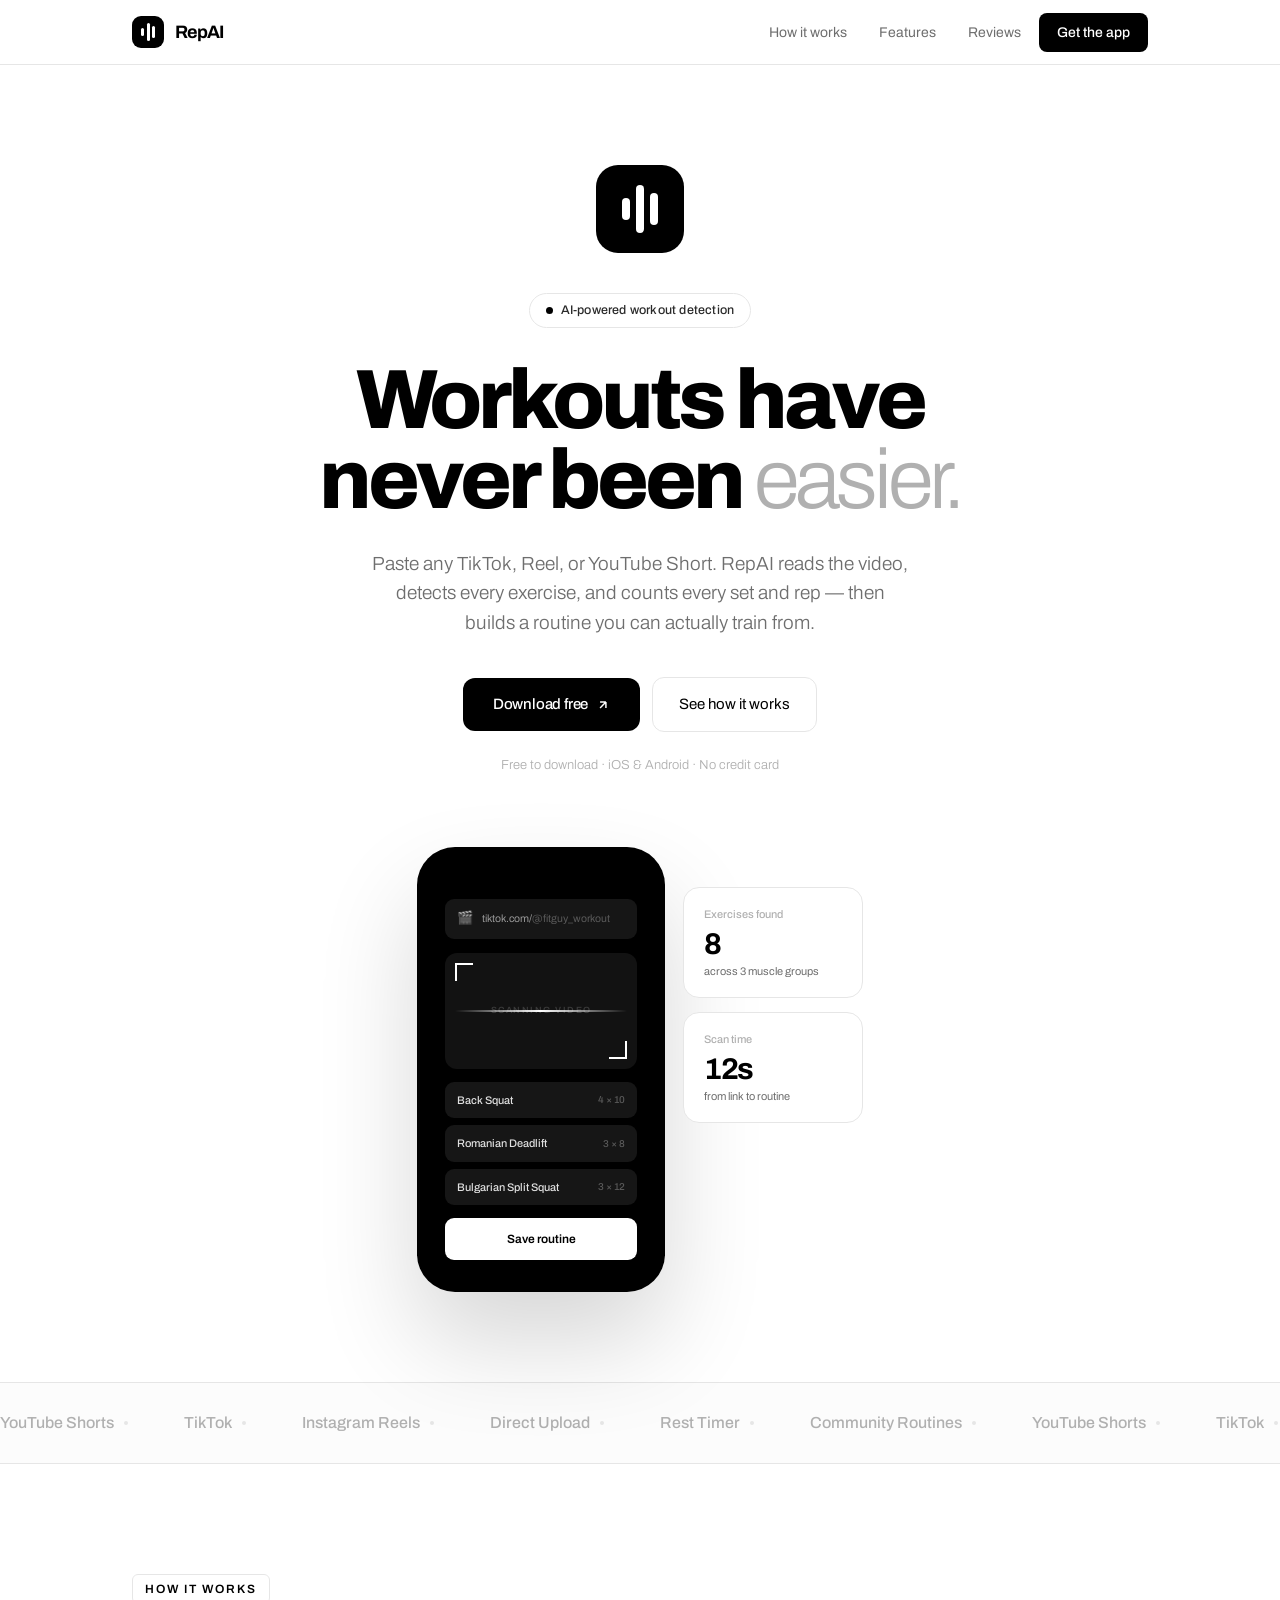
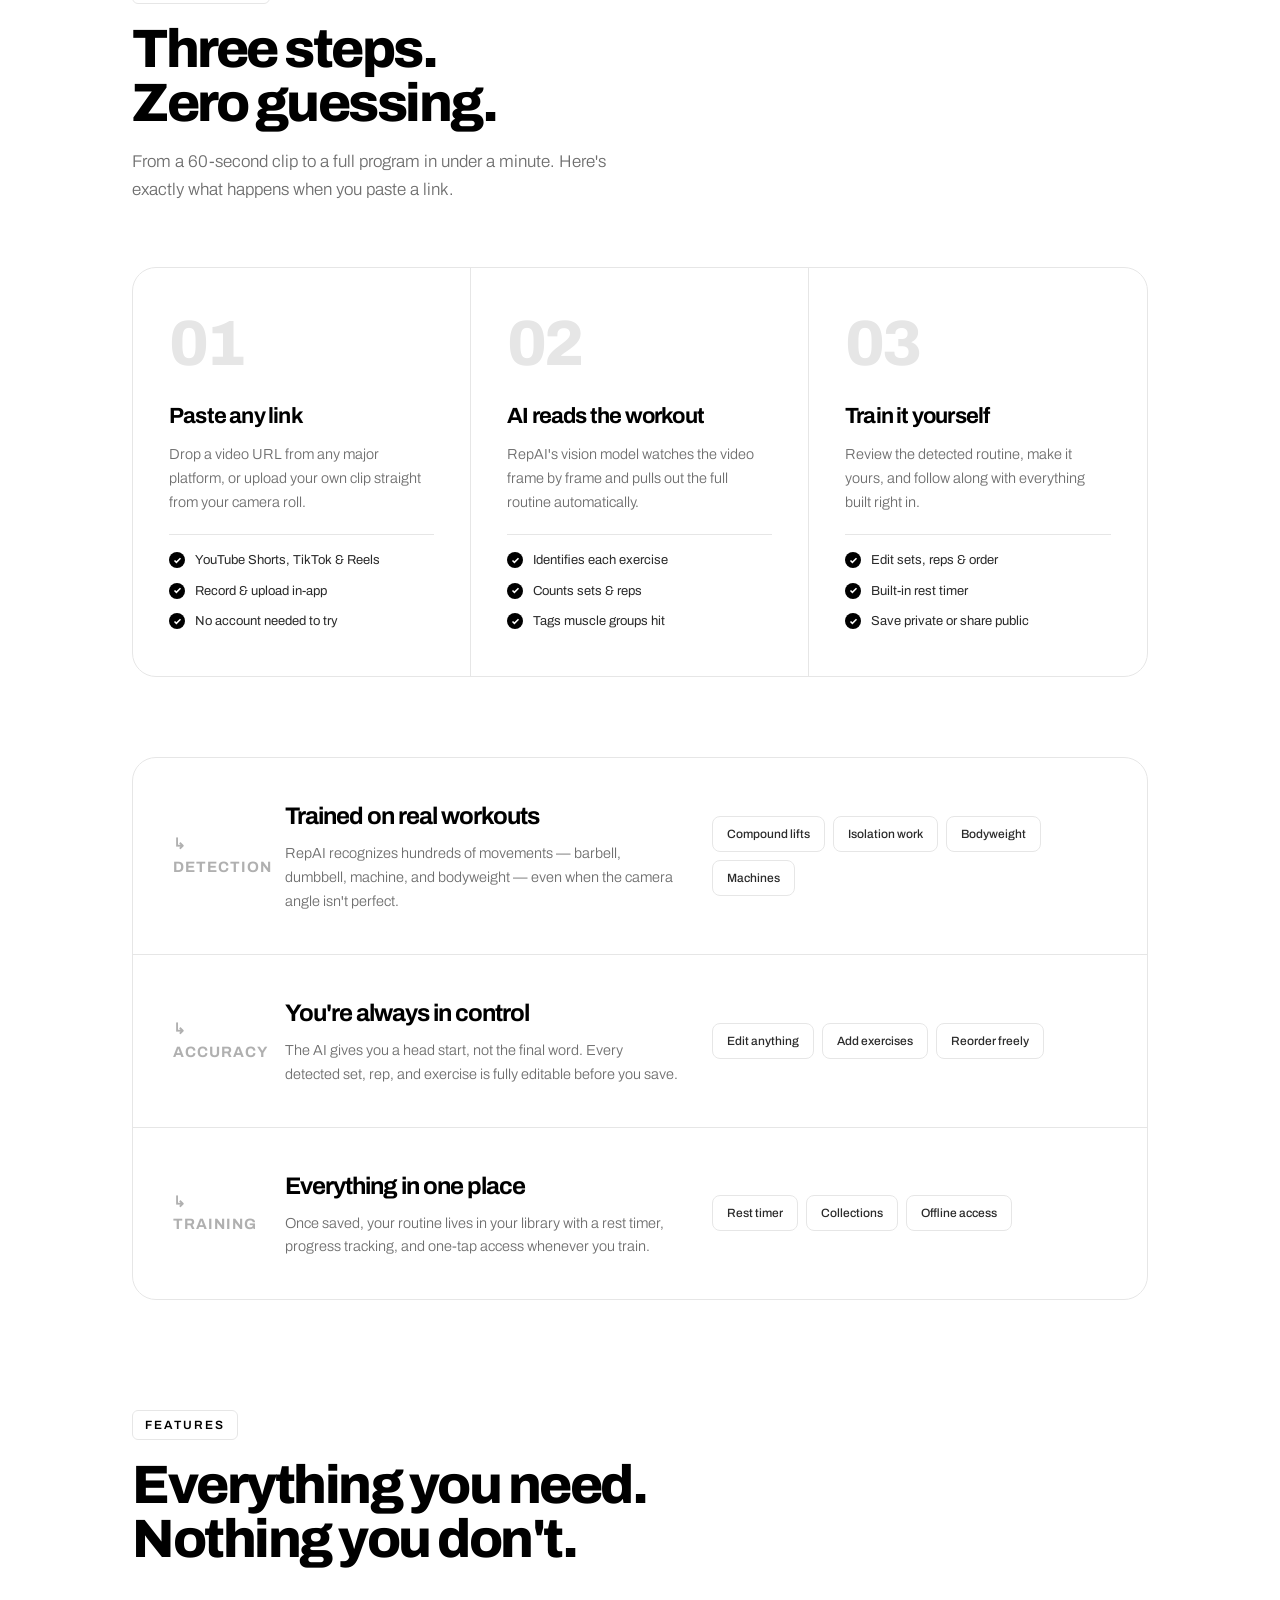
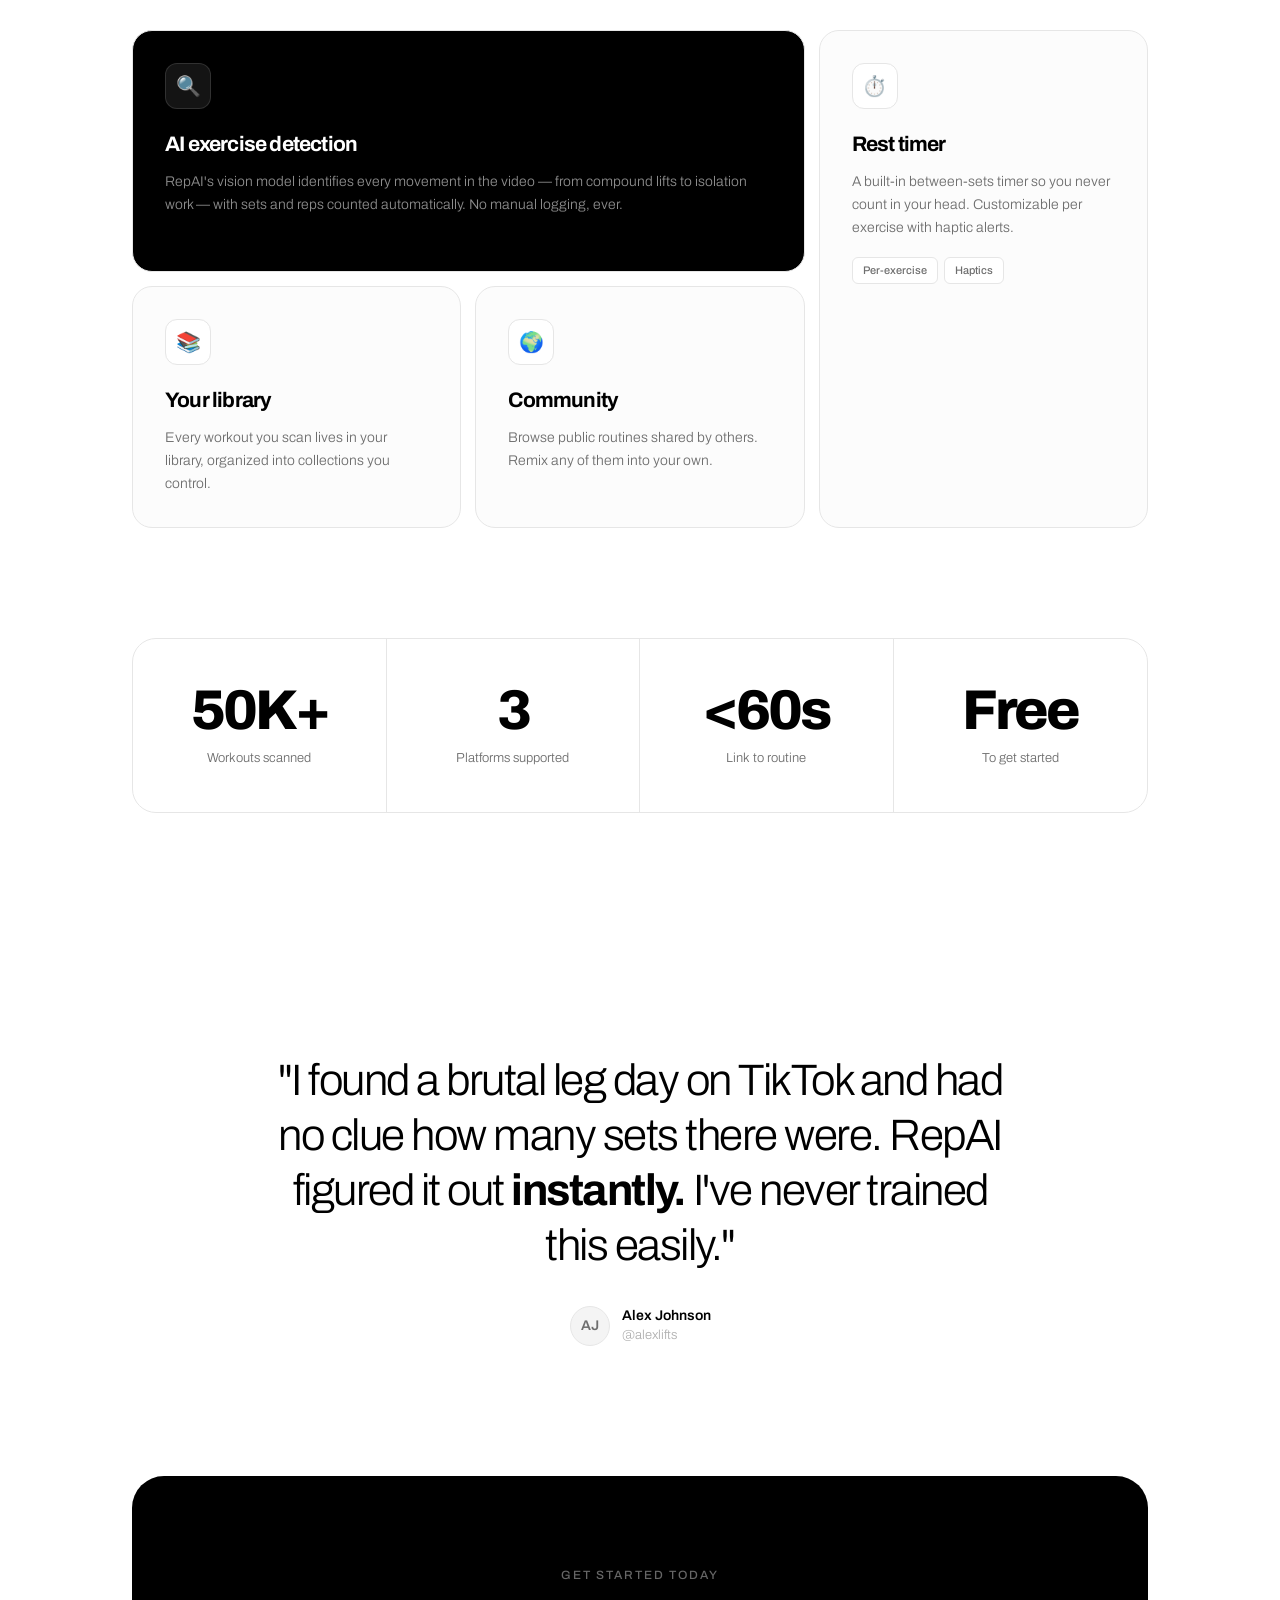
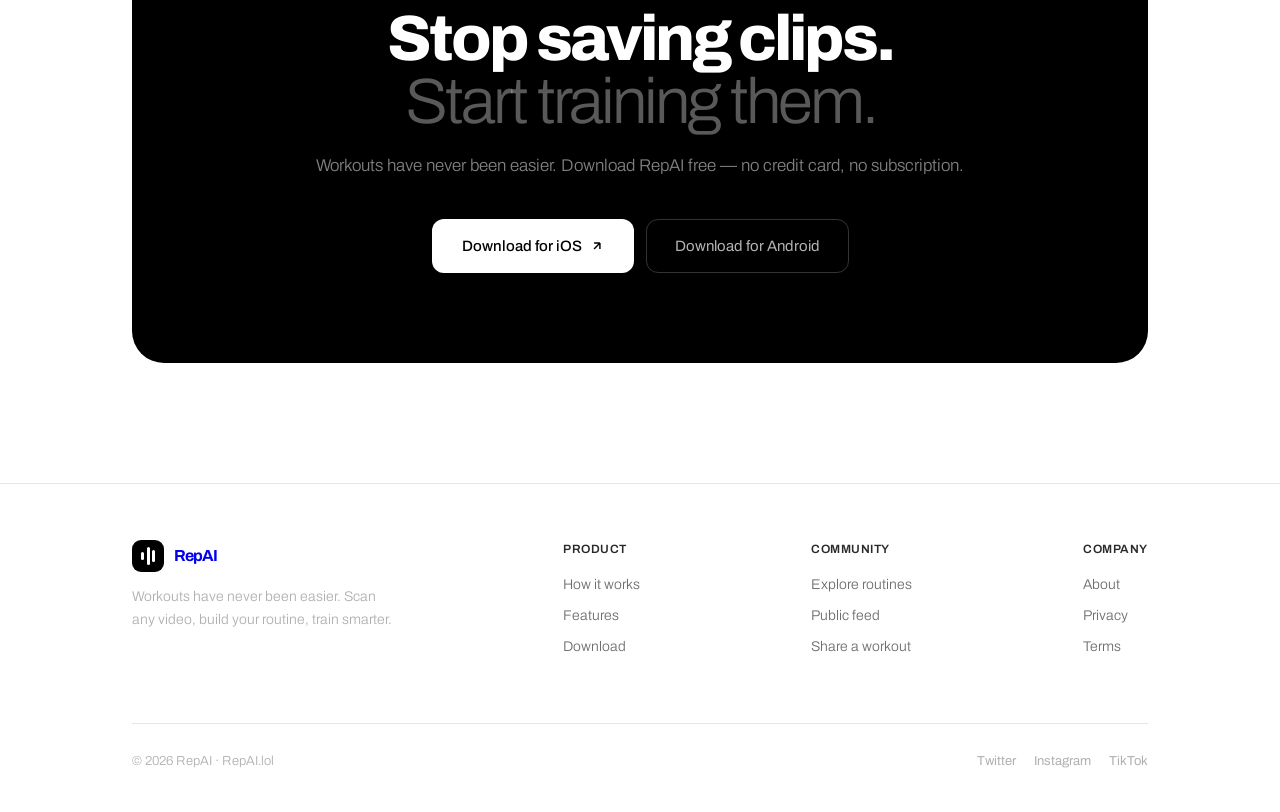
==== index.html @ c8b71e37 "Update index.html" ====
<!DOCTYPE html>
<html lang="en">
<head>
<meta charset="UTF-8" />
<meta name="viewport" content="width=device-width, initial-scale=1.0" />
<title>RepAI — Workouts have never been easier</title>
<meta name="description" content="Paste any TikTok, Reel, or YouTube Short. RepAI's AI detects every exercise, set, and rep — then builds a routine you can train from. Workouts have never been easier." />
<link rel="preconnect" href="https://fonts.googleapis.com" />
<link rel="preconnect" href="https://fonts.gstatic.com" crossorigin />
<link href="https://fonts.googleapis.com/css2?family=Archivo:wght@300;400;500;600;700;800;900&display=swap" rel="stylesheet" />
<style>
  *, *::before, *::after { box-sizing: border-box; margin: 0; padding: 0; }

  :root {
    --black: #000000;
    --white: #ffffff;
    --g1: #fcfcfc; --g2: #f4f4f4; --g3: #e6e6e6;
    --g4: #b0b0b0; --g5: #6e6e6e; --g6: #2a2a2a;
    --ease: cubic-bezier(0.22, 1, 0.36, 1);
    --ease-spring: cubic-bezier(0.34, 1.56, 0.64, 1);
  }

  html { scroll-behavior: smooth; }
  body { font-family: 'Archivo', sans-serif; background: var(--white); color: var(--black); -webkit-font-smoothing: antialiased; line-height: 1.5; overflow-x: hidden; }
  .container { max-width: 1080px; margin: 0 auto; padding: 0 32px; }
  .sr-only { position: absolute; width: 1px; height: 1px; clip: rect(0,0,0,0); overflow: hidden; }

  /* ─── KEYFRAMES ─── */
  @keyframes fadeUp { from { opacity: 0; transform: translateY(28px); } to { opacity: 1; transform: translateY(0); } }
  @keyframes fadeIn { from { opacity: 0; } to { opacity: 1; } }
  @keyframes scaleIn { from { opacity: 0; transform: scale(0.92); } to { opacity: 1; transform: scale(1); } }
  @keyframes float { 0%,100% { transform: translateY(0); } 50% { transform: translateY(-8px); } }
  @keyframes scanLine { 0% { top: 8px; opacity: 1; } 100% { top: calc(100% - 8px); opacity: 0.15; } }
  @keyframes blink { 0%,100% { opacity: 1; } 50% { opacity: 0.25; } }
  @keyframes marquee { from { transform: translateX(0); } to { transform: translateX(-50%); } }
  @keyframes drawLine { from { stroke-dashoffset: 1000; } to { stroke-dashoffset: 0; } }

  /* logo animation */
  @keyframes logoBar1 { 0%,100% { height: 8px; } 50% { height: 18px; } }
  @keyframes logoBar2 { 0%,100% { height: 18px; } 50% { height: 10px; } }
  @keyframes logoBar3 { 0%,100% { height: 12px; } 50% { height: 20px; } }
  @keyframes logoPulse { 0%,100% { transform: scale(1); } 50% { transform: scale(1.06); } }
  @keyframes rotateRing { from { transform: rotate(0deg); } to { transform: rotate(360deg); } }

  .reveal { opacity: 0; }
  .reveal.in { animation: fadeUp 0.8s var(--ease) forwards; }
  .reveal-scale { opacity: 0; }
  .reveal-scale.in { animation: scaleIn 0.7s var(--ease) forwards; }
  .d1 { animation-delay: 0.08s; } .d2 { animation-delay: 0.18s; }
  .d3 { animation-delay: 0.28s; } .d4 { animation-delay: 0.38s; }
  .d5 { animation-delay: 0.48s; } .d6 { animation-delay: 0.58s; }

  /* ─── ANIMATED LOGO ─── */
  .logo-anim { width: 32px; height: 32px; background: var(--black); border-radius: 9px; display: inline-flex; align-items: center; justify-content: center; gap: 2.5px; position: relative; overflow: hidden; }
  .logo-anim:hover { animation: logoPulse 0.6s var(--ease-spring); }
  .logo-anim .lbar { width: 3px; background: var(--white); border-radius: 2px; }
  .logo-anim .lbar1 { height: 8px;  animation: logoBar1 1.4s ease-in-out infinite; }
  .logo-anim .lbar2 { height: 18px; animation: logoBar2 1.4s ease-in-out infinite 0.15s; }
  .logo-anim .lbar3 { height: 12px; animation: logoBar3 1.4s ease-in-out infinite 0.3s; }

  .logo-anim-lg { width: 88px; height: 88px; border-radius: 22px; gap: 6px; }
  .logo-anim-lg .lbar { width: 8px; border-radius: 4px; }
  .logo-anim-lg .lbar1 { height: 22px; } .logo-anim-lg .lbar2 { height: 48px; } .logo-anim-lg .lbar3 { height: 32px; }
  .logo-ring { position: absolute; inset: -3px; border: 2px solid var(--black); border-top-color: transparent; border-radius: 24px; animation: rotateRing 3s linear infinite; opacity: 0; }
  .logo-anim-lg:hover .logo-ring { opacity: 0.15; }

  /* ─── NAV ─── */
  nav { position: sticky; top: 0; z-index: 100; background: rgba(255,255,255,0.82); backdrop-filter: blur(24px); border-bottom: 1px solid var(--g3); transition: padding 0.3s var(--ease); }
  nav.scrolled { border-bottom-color: var(--g4); }
  .nav-inner { max-width: 1080px; margin: 0 auto; padding: 0 32px; height: 64px; display: flex; align-items: center; justify-content: space-between; }
  .logo { display: flex; align-items: center; gap: 11px; text-decoration: none; }
  .logo-text { font-size: 18px; font-weight: 700; color: var(--black); letter-spacing: -1px; }
  .nav-links { display: flex; align-items: center; gap: 4px; }
  .nav-links a { font-size: 14px; color: var(--g5); text-decoration: none; padding: 7px 14px; border-radius: 8px; font-weight: 400; position: relative; transition: color 0.2s var(--ease); }
  .nav-links a:not(.nav-cta)::after { content: ''; position: absolute; left: 14px; right: 14px; bottom: 3px; height: 1px; background: var(--black); transform: scaleX(0); transform-origin: left; transition: transform 0.3s var(--ease); }
  .nav-links a:not(.nav-cta):hover { color: var(--black); }
  .nav-links a:not(.nav-cta):hover::after { transform: scaleX(1); }
  .nav-cta { background: var(--black) !important; color: var(--white) !important; font-weight: 500 !important; padding: 9px 18px !important; transition: transform 0.2s var(--ease-spring), opacity 0.2s !important; }
  .nav-cta:hover { opacity: 0.88 !important; color: var(--white) !important; transform: translateY(-1px); }

  /* ─── HERO ─── */
  .hero { padding: 100px 0 90px; text-align: center; position: relative; }
  .hero-logo { margin-bottom: 40px; }
  .eyebrow { display: inline-flex; align-items: center; gap: 8px; border: 1px solid var(--g3); border-radius: 100px; padding: 7px 16px; margin-bottom: 32px; transition: border-color 0.3s var(--ease), transform 0.3s var(--ease); }
  .eyebrow:hover { border-color: var(--g4); transform: translateY(-1px); }
  .eyebrow-dot { width: 7px; height: 7px; border-radius: 50%; background: var(--black); animation: blink 2.4s ease-in-out infinite; }
  .eyebrow-text { font-size: 12.5px; font-weight: 500; color: var(--g6); letter-spacing: 0.2px; }
  .hero h1 { font-size: 84px; font-weight: 800; line-height: 0.96; letter-spacing: -4px; margin-bottom: 28px; }
  .hero h1 .light { color: var(--g4); font-weight: 300; display: inline-block; }
  .hero-sub { font-size: 19px; line-height: 1.55; color: var(--g5); max-width: 540px; margin: 0 auto 40px; font-weight: 300; }
  .hero-btns { display: flex; gap: 12px; justify-content: center; align-items: center; margin-bottom: 24px; }
  .btn-p { background: var(--black); color: var(--white); padding: 15px 30px; border-radius: 12px; font-size: 15px; font-weight: 500; text-decoration: none; border: none; cursor: pointer; letter-spacing: -0.2px; transition: transform 0.25s var(--ease-spring), box-shadow 0.25s var(--ease); display: inline-flex; align-items: center; gap: 8px; }
  .btn-p svg { transition: transform 0.25s var(--ease); }
  .btn-p:hover { transform: translateY(-2px); box-shadow: 0 12px 30px rgba(0,0,0,0.18); }
  .btn-p:hover svg { transform: translate(2px, -2px); }
  .btn-s { background: var(--white); color: var(--black); padding: 15px 26px; border-radius: 12px; font-size: 15px; font-weight: 400; text-decoration: none; border: 1px solid var(--g3); cursor: pointer; transition: transform 0.25s var(--ease-spring), border-color 0.25s; }
  .btn-s:hover { transform: translateY(-2px); border-color: var(--black); }
  .hero-note { font-size: 13px; color: var(--g4); font-weight: 300; }

  .hero-visual { margin-top: 72px; display: flex; justify-content: center; gap: 18px; align-items: flex-start; }
  .hero-float { animation: float 6s ease-in-out infinite; }
  .phone { width: 248px; background: var(--black); border-radius: 38px; padding: 12px; box-shadow: 0 50px 100px rgba(0,0,0,0.16); }
  .screen { background: var(--black); border-radius: 28px; overflow: hidden; }
  .notch { width: 90px; height: 26px; background: var(--black); border-radius: 0 0 16px 16px; margin: 0 auto; }
  .pcontent { padding: 14px 16px 20px; }
  .urlbar { background: #161616; border-radius: 9px; padding: 10px 12px; margin-bottom: 14px; display: flex; align-items: center; gap: 9px; }
  .urlbar-i { font-size: 13px; }
  .urlbar-t { font-size: 10.5px; color: #5a5a5a; }
  .urlbar-t span { color: #999; }
  .scan { background: #121212; border-radius: 12px; height: 116px; margin-bottom: 13px; position: relative; overflow: hidden; display: flex; align-items: center; justify-content: center; }
  .scan::before, .scan::after { content: ''; position: absolute; width: 18px; height: 18px; border: 2px solid #fff; }
  .scan::before { top: 10px; left: 10px; border-width: 2px 0 0 2px; }
  .scan::after { bottom: 10px; right: 10px; border-width: 0 2px 2px 0; }
  .scan-label { font-size: 9px; color: #3a3a3a; font-weight: 600; letter-spacing: 1.5px; text-transform: uppercase; }
  .scanline { position: absolute; left: 10px; right: 10px; height: 2px; background: linear-gradient(90deg, transparent, #fff, transparent); animation: scanLine 2.2s ease-in-out infinite; }
  .exs { display: flex; flex-direction: column; gap: 7px; }
  .ex { background: #161616; border-radius: 9px; padding: 10px 12px; display: flex; align-items: center; justify-content: space-between; opacity: 0; animation: fadeUp 0.5s var(--ease) forwards; }
  .ex:nth-child(1) { animation-delay: 0.9s; } .ex:nth-child(2) { animation-delay: 1.1s; } .ex:nth-child(3) { animation-delay: 1.3s; }
  .ex-n { font-size: 11px; color: #e0e0e0; font-weight: 500; }
  .ex-s { font-size: 10px; color: #5a5a5a; font-weight: 500; }
  .pfoot { margin-top: 13px; background: var(--white); border-radius: 9px; padding: 12px; text-align: center; font-size: 12px; color: var(--black); font-weight: 600; }
  .side-cards { display: flex; flex-direction: column; gap: 14px; margin-top: 40px; }
  .side-card { background: var(--white); border: 1px solid var(--g3); border-radius: 16px; padding: 18px 20px; width: 180px; text-align: left; transition: transform 0.3s var(--ease), border-color 0.3s; }
  .side-card:hover { transform: translateY(-3px); border-color: var(--black); }
  .side-card-l { font-size: 11px; color: var(--g4); font-weight: 500; margin-bottom: 6px; }
  .side-card-v { font-size: 30px; font-weight: 700; letter-spacing: -1.5px; line-height: 1; margin-bottom: 4px; }
  .side-card-s { font-size: 11px; color: var(--g5); font-weight: 400; }

  /* ─── MARQUEE ─── */
  .marquee-wrap { border-top: 1px solid var(--g3); border-bottom: 1px solid var(--g3); padding: 28px 0; overflow: hidden; background: var(--g1); }
  .marquee { display: flex; gap: 56px; width: max-content; animation: marquee 24s linear infinite; }
  .marquee-item { display: flex; align-items: center; gap: 10px; font-size: 16px; font-weight: 500; color: var(--g4); white-space: nowrap; }
  .marquee-item-dot { width: 4px; height: 4px; border-radius: 50%; background: var(--g3); }

  /* ─── SECTIONS ─── */
  .section { padding: 110px 0; }
  .label { display: inline-block; font-size: 12px; font-weight: 600; color: var(--black); letter-spacing: 2px; text-transform: uppercase; margin-bottom: 18px; padding: 5px 12px; border: 1px solid var(--g3); border-radius: 6px; }
  .h2 { font-size: 54px; font-weight: 800; letter-spacing: -2.5px; line-height: 1.0; margin-bottom: 18px; }
  .sec-sub { font-size: 17px; color: var(--g5); line-height: 1.6; font-weight: 300; max-width: 480px; }

  /* ─── HOW IT WORKS (expanded) ─── */
  .steps { display: grid; grid-template-columns: repeat(3, 1fr); margin-top: 64px; border: 1px solid var(--g3); border-radius: 24px; overflow: hidden; }
  .step { padding: 44px 36px; border-right: 1px solid var(--g3); position: relative; transition: background 0.3s var(--ease); }
  .step:last-child { border-right: none; }
  .step:hover { background: var(--g1); }
  .step-num { font-size: 64px; font-weight: 800; color: var(--g3); letter-spacing: -3px; line-height: 1; margin-bottom: 24px; transition: color 0.3s var(--ease); }
  .step:hover .step-num { color: var(--black); }
  .step-t { font-size: 22px; font-weight: 700; letter-spacing: -0.8px; margin-bottom: 10px; }
  .step-d { font-size: 14.5px; color: var(--g5); line-height: 1.65; font-weight: 300; margin-bottom: 20px; }
  .step-detail { border-top: 1px solid var(--g3); padding-top: 16px; }
  .step-detail-item { display: flex; align-items: flex-start; gap: 10px; margin-bottom: 11px; font-size: 13px; color: var(--g6); font-weight: 400; line-height: 1.5; }
  .step-detail-item:last-child { margin-bottom: 0; }
  .step-check { flex-shrink: 0; width: 16px; height: 16px; border-radius: 50%; background: var(--black); display: flex; align-items: center; justify-content: center; margin-top: 1px; }
  .step-check svg { width: 9px; height: 9px; }

  /* deep dive rows under steps */
  .deepdive { margin-top: 80px; display: flex; flex-direction: column; gap: 0; border: 1px solid var(--g3); border-radius: 24px; overflow: hidden; }
  .dd-row { display: grid; grid-template-columns: 80px 1fr 1fr; gap: 32px; padding: 40px; border-bottom: 1px solid var(--g3); align-items: center; transition: background 0.3s var(--ease); }
  .dd-row:last-child { border-bottom: none; }
  .dd-row:hover { background: var(--g1); }
  .dd-num { font-size: 15px; font-weight: 700; color: var(--g4); letter-spacing: 1px; }
  .dd-content h3 { font-size: 24px; font-weight: 700; letter-spacing: -1px; margin-bottom: 8px; }
  .dd-content p { font-size: 14.5px; color: var(--g5); line-height: 1.65; font-weight: 300; }
  .dd-visual { display: flex; gap: 8px; flex-wrap: wrap; }
  .dd-chip { font-size: 12px; font-weight: 500; color: var(--g6); background: var(--white); border: 1px solid var(--g3); border-radius: 8px; padding: 8px 14px; transition: transform 0.2s var(--ease-spring), border-color 0.2s; }
  .dd-row:hover .dd-chip { border-color: var(--g4); }
  .dd-chip:hover { transform: translateY(-2px); border-color: var(--black) !important; }

  /* ─── BENTO ─── */
  .bento { display: grid; grid-template-columns: repeat(3, 1fr); grid-auto-rows: 1fr; gap: 14px; margin-top: 64px; }
  .cell { background: var(--g1); border: 1px solid var(--g3); border-radius: 20px; padding: 32px; transition: transform 0.35s var(--ease), border-color 0.35s, box-shadow 0.35s; }
  .cell:hover { transform: translateY(-4px); border-color: var(--black); box-shadow: 0 16px 40px rgba(0,0,0,0.06); }
  .cell.big { grid-column: span 2; background: var(--black); color: var(--white); }
  .cell.big:hover { box-shadow: 0 16px 40px rgba(0,0,0,0.25); }
  .cell.tall { grid-row: span 2; }
  .cell-ico { width: 46px; height: 46px; border-radius: 12px; background: var(--white); border: 1px solid var(--g3); display: flex; align-items: center; justify-content: center; font-size: 20px; margin-bottom: 20px; transition: transform 0.35s var(--ease-spring); }
  .cell:hover .cell-ico { transform: scale(1.1) rotate(-5deg); }
  .cell.big .cell-ico { background: rgba(255,255,255,0.08); border-color: rgba(255,255,255,0.12); }
  .cell-t { font-size: 21px; font-weight: 700; letter-spacing: -0.8px; margin-bottom: 9px; }
  .cell-d { font-size: 14px; color: var(--g5); line-height: 1.65; font-weight: 300; }
  .cell.big .cell-d { color: rgba(255,255,255,0.55); }
  .cell-tags { display: flex; gap: 6px; flex-wrap: wrap; margin-top: 18px; }
  .cell-tag { font-size: 11px; font-weight: 500; color: var(--g5); background: var(--white); border: 1px solid var(--g3); border-radius: 6px; padding: 4px 10px; }

  /* ─── STATS ─── */
  .stats { display: grid; grid-template-columns: repeat(4, 1fr); border: 1px solid var(--g3); border-radius: 24px; overflow: hidden; }
  .stat { padding: 44px 32px; border-right: 1px solid var(--g3); text-align: center; transition: background 0.3s var(--ease); }
  .stat:last-child { border-right: none; }
  .stat:hover { background: var(--g1); }
  .stat-n { font-size: 56px; font-weight: 800; letter-spacing: -3px; line-height: 1; margin-bottom: 10px; }
  .stat-l { font-size: 13px; color: var(--g5); font-weight: 300; line-height: 1.5; }

  /* ─── QUOTE ─── */
  .quote-section { padding: 130px 0; text-align: center; }
  .quote { font-size: 44px; font-weight: 300; letter-spacing: -1.5px; line-height: 1.25; max-width: 760px; margin: 0 auto 32px; }
  .quote b { font-weight: 700; }
  .quote-author { display: inline-flex; align-items: center; gap: 12px; }
  .quote-av { width: 40px; height: 40px; border-radius: 50%; background: var(--g2); border: 1px solid var(--g3); display: flex; align-items: center; justify-content: center; font-size: 14px; font-weight: 600; color: var(--g5); }
  .quote-meta { text-align: left; }
  .quote-name { font-size: 14px; font-weight: 600; }
  .quote-handle { font-size: 13px; color: var(--g4); font-weight: 300; }

  /* ─── CTA ─── */
  .cta { padding: 0 0 120px; }
  .cta-box { background: var(--black); border-radius: 32px; padding: 90px 40px; text-align: center; color: var(--white); position: relative; overflow: hidden; }
  .cta-eyebrow { font-size: 12px; font-weight: 500; color: rgba(255,255,255,0.4); letter-spacing: 2px; text-transform: uppercase; margin-bottom: 24px; }
  .cta-h { font-size: 64px; font-weight: 800; letter-spacing: -3px; line-height: 0.98; margin-bottom: 20px; }
  .cta-h .dim { color: rgba(255,255,255,0.35); font-weight: 300; }
  .cta-sub { font-size: 17px; color: rgba(255,255,255,0.5); margin-bottom: 40px; font-weight: 300; }
  .cta-btns { display: flex; gap: 12px; justify-content: center; }
  .btn-w { background: var(--white); color: var(--black); padding: 15px 30px; border-radius: 12px; font-size: 15px; font-weight: 500; text-decoration: none; border: none; cursor: pointer; transition: transform 0.25s var(--ease-spring); display: inline-flex; align-items: center; gap: 8px; }
  .btn-w:hover { transform: translateY(-2px); }
  .btn-w svg { transition: transform 0.25s var(--ease); }
  .btn-w:hover svg { transform: translate(2px,-2px); }
  .btn-g { background: transparent; color: rgba(255,255,255,0.7); padding: 15px 28px; border-radius: 12px; font-size: 15px; text-decoration: none; border: 1px solid rgba(255,255,255,0.2); cursor: pointer; transition: border-color 0.25s, transform 0.25s var(--ease-spring); }
  .btn-g:hover { border-color: rgba(255,255,255,0.5); transform: translateY(-2px); }

  /* ─── FOOTER ─── */
  footer { border-top: 1px solid var(--g3); padding: 56px 0 40px; }
  .footer-inner { display: flex; justify-content: space-between; gap: 40px; flex-wrap: wrap; }
  .footer-brand { max-width: 260px; }
  .footer-logo { display: flex; align-items: center; gap: 10px; margin-bottom: 14px; text-decoration: none; }
  .footer-logo-text { font-size: 16px; font-weight: 700; letter-spacing: -1px; }
  .footer-tag { font-size: 14px; color: var(--g4); line-height: 1.6; font-weight: 300; }
  .footer-col h4 { font-size: 12px; font-weight: 600; letter-spacing: 0.5px; text-transform: uppercase; margin-bottom: 16px; color: var(--g6); }
  .footer-col a { display: block; font-size: 14px; color: var(--g5); text-decoration: none; margin-bottom: 10px; font-weight: 300; transition: color 0.2s, padding-left 0.2s var(--ease); }
  .footer-col a:hover { color: var(--black); padding-left: 4px; }
  .footer-bottom { margin-top: 56px; padding-top: 28px; border-top: 1px solid var(--g3); display: flex; justify-content: space-between; align-items: center; flex-wrap: wrap; gap: 12px; }
  .footer-copy { font-size: 13px; color: var(--g4); font-weight: 300; }
  .footer-social { display: flex; gap: 18px; }
  .footer-social a { font-size: 13px; color: var(--g4); text-decoration: none; transition: color 0.2s; }
  .footer-social a:hover { color: var(--black); }

  @media (max-width: 880px) {
    .hero h1 { font-size: 52px; letter-spacing: -2.5px; }
    .hero-visual { flex-direction: column; align-items: center; }
    .side-cards { flex-direction: row; margin-top: 0; }
    .steps { grid-template-columns: 1fr; }
    .step { border-right: none; border-bottom: 1px solid var(--g3); }
    .step:last-child { border-bottom: none; }
    .dd-row { grid-template-columns: 1fr; gap: 16px; }
    .bento { grid-template-columns: 1fr; }
    .cell.big, .cell.tall { grid-column: span 1; grid-row: span 1; }
    .stats { grid-template-columns: repeat(2, 1fr); }
    .stat:nth-child(2) { border-right: none; }
    .stat:nth-child(1), .stat:nth-child(2) { border-bottom: 1px solid var(--g3); }
    .h2, .cta-h { font-size: 38px; letter-spacing: -2px; }
    .quote { font-size: 28px; }
    .container { padding: 0 20px; }
    .nav-inner { padding: 0 20px; }
    .nav-links a:not(.nav-cta) { display: none; }
  }
  @media (prefers-reduced-motion: reduce) {
    *, *::before, *::after { animation-duration: 0.01ms !important; animation-iteration-count: 1 !important; transition-duration: 0.01ms !important; }
    .reveal, .reveal-scale { opacity: 1 !important; }
  }
</style>
</head>
<body>

<nav id="nav">
  <div class="nav-inner">
    <a href="/" class="logo">
      <span class="logo-anim"><span class="lbar lbar1"></span><span class="lbar lbar2"></span><span class="lbar lbar3"></span></span>
      <span class="logo-text">RepAI</span>
    </a>
    <div class="nav-links">
      <a href="#how">How it works</a>
      <a href="#features">Features</a>
      <a href="#reviews">Reviews</a>
      <a href="#download" class="nav-cta">Get the app</a>
    </div>
  </div>
</nav>

<section class="hero">
  <div class="container">
    <div class="hero-logo reveal-scale in">
      <span class="logo-anim logo-anim-lg">
        <span class="logo-ring"></span>
        <span class="lbar lbar1"></span><span class="lbar lbar2"></span><span class="lbar lbar3"></span>
      </span>
    </div>
    <div class="eyebrow reveal in d1"><div class="eyebrow-dot"></div><span class="eyebrow-text">AI-powered workout detection</span></div>
    <h1 class="reveal in d2">Workouts have<br>never been <span class="light">easier.</span></h1>
    <p class="hero-sub reveal in d3">Paste any TikTok, Reel, or YouTube Short. RepAI reads the video, detects every exercise, and counts every set and rep — then builds a routine you can actually train from.</p>
    <div class="hero-btns reveal in d4">
      <a href="#download" class="btn-p">Download free <svg width="14" height="14" viewBox="0 0 24 24" fill="none" stroke="currentColor" stroke-width="2.5"><path d="M7 17L17 7M17 7H7M17 7v10"/></svg></a>
      <a href="#how" class="btn-s">See how it works</a>
    </div>
    <p class="hero-note reveal in d5">Free to download · iOS &amp; Android · No credit card</p>

    <div class="hero-visual reveal-scale in d4">
      <div class="hero-float">
        <div class="phone">
          <div class="screen">
            <div class="notch"></div>
            <div class="pcontent">
              <div class="urlbar"><span class="urlbar-i">🎬</span><span class="urlbar-t"><span>tiktok.com/</span>@fitguy_workout</span></div>
              <div class="scan"><div class="scanline"></div><span class="scan-label">Scanning video</span></div>
              <div class="exs">
                <div class="ex"><span class="ex-n">Back Squat</span><span class="ex-s">4 × 10</span></div>
                <div class="ex"><span class="ex-n">Romanian Deadlift</span><span class="ex-s">3 × 8</span></div>
                <div class="ex"><span class="ex-n">Bulgarian Split Squat</span><span class="ex-s">3 × 12</span></div>
              </div>
              <div class="pfoot">Save routine</div>
            </div>
          </div>
        </div>
      </div>
      <div class="side-cards">
        <div class="side-card"><div class="side-card-l">Exercises found</div><div class="side-card-v">8</div><div class="side-card-s">across 3 muscle groups</div></div>
        <div class="side-card"><div class="side-card-l">Scan time</div><div class="side-card-v">12s</div><div class="side-card-s">from link to routine</div></div>
      </div>
    </div>
  </div>
</section>

<div class="marquee-wrap">
  <div class="marquee">
    <span class="marquee-item">YouTube Shorts<span class="marquee-item-dot"></span></span>
    <span class="marquee-item">TikTok<span class="marquee-item-dot"></span></span>
    <span class="marquee-item">Instagram Reels<span class="marquee-item-dot"></span></span>
    <span class="marquee-item">Direct Upload<span class="marquee-item-dot"></span></span>
    <span class="marquee-item">Rest Timer<span class="marquee-item-dot"></span></span>
    <span class="marquee-item">Community Routines<span class="marquee-item-dot"></span></span>
    <span class="marquee-item">YouTube Shorts<span class="marquee-item-dot"></span></span>
    <span class="marquee-item">TikTok<span class="marquee-item-dot"></span></span>
    <span class="marquee-item">Instagram Reels<span class="marquee-item-dot"></span></span>
    <span class="marquee-item">Direct Upload<span class="marquee-item-dot"></span></span>
    <span class="marquee-item">Rest Timer<span class="marquee-item-dot"></span></span>
    <span class="marquee-item">Community Routines<span class="marquee-item-dot"></span></span>
  </div>
</div>

<section class="section" id="how">
  <div class="container">
    <div class="reveal">
      <span class="label">How it works</span>
      <h2 class="h2">Three steps.<br>Zero guessing.</h2>
      <p class="sec-sub">From a 60-second clip to a full program in under a minute. Here's exactly what happens when you paste a link.</p>
    </div>

    <div class="steps reveal d1">
      <div class="step">
        <div class="step-num">01</div>
        <div class="step-t">Paste any link</div>
        <p class="step-d">Drop a video URL from any major platform, or upload your own clip straight from your camera roll.</p>
        <div class="step-detail">
          <div class="step-detail-item"><span class="step-check"><svg viewBox="0 0 24 24" fill="none" stroke="white" stroke-width="4"><path d="M20 6L9 17l-5-5"/></svg></span>YouTube Shorts, TikTok &amp; Reels</div>
          <div class="step-detail-item"><span class="step-check"><svg viewBox="0 0 24 24" fill="none" stroke="white" stroke-width="4"><path d="M20 6L9 17l-5-5"/></svg></span>Record &amp; upload in-app</div>
          <div class="step-detail-item"><span class="step-check"><svg viewBox="0 0 24 24" fill="none" stroke="white" stroke-width="4"><path d="M20 6L9 17l-5-5"/></svg></span>No account needed to try</div>
        </div>
      </div>
      <div class="step">
        <div class="step-num">02</div>
        <div class="step-t">AI reads the workout</div>
        <p class="step-d">RepAI's vision model watches the video frame by frame and pulls out the full routine automatically.</p>
        <div class="step-detail">
          <div class="step-detail-item"><span class="step-check"><svg viewBox="0 0 24 24" fill="none" stroke="white" stroke-width="4"><path d="M20 6L9 17l-5-5"/></svg></span>Identifies each exercise</div>
          <div class="step-detail-item"><span class="step-check"><svg viewBox="0 0 24 24" fill="none" stroke="white" stroke-width="4"><path d="M20 6L9 17l-5-5"/></svg></span>Counts sets &amp; reps</div>
          <div class="step-detail-item"><span class="step-check"><svg viewBox="0 0 24 24" fill="none" stroke="white" stroke-width="4"><path d="M20 6L9 17l-5-5"/></svg></span>Tags muscle groups hit</div>
        </div>
      </div>
      <div class="step">
        <div class="step-num">03</div>
        <div class="step-t">Train it yourself</div>
        <p class="step-d">Review the detected routine, make it yours, and follow along with everything built right in.</p>
        <div class="step-detail">
          <div class="step-detail-item"><span class="step-check"><svg viewBox="0 0 24 24" fill="none" stroke="white" stroke-width="4"><path d="M20 6L9 17l-5-5"/></svg></span>Edit sets, reps &amp; order</div>
          <div class="step-detail-item"><span class="step-check"><svg viewBox="0 0 24 24" fill="none" stroke="white" stroke-width="4"><path d="M20 6L9 17l-5-5"/></svg></span>Built-in rest timer</div>
          <div class="step-detail-item"><span class="step-check"><svg viewBox="0 0 24 24" fill="none" stroke="white" stroke-width="4"><path d="M20 6L9 17l-5-5"/></svg></span>Save private or share public</div>
        </div>
      </div>
    </div>

    <div class="deepdive reveal d2">
      <div class="dd-row">
        <div class="dd-num">↳ DETECTION</div>
        <div class="dd-content">
          <h3>Trained on real workouts</h3>
          <p>RepAI recognizes hundreds of movements — barbell, dumbbell, machine, and bodyweight — even when the camera angle isn't perfect.</p>
        </div>
        <div class="dd-visual">
          <span class="dd-chip">Compound lifts</span>
          <span class="dd-chip">Isolation work</span>
          <span class="dd-chip">Bodyweight</span>
          <span class="dd-chip">Machines</span>
        </div>
      </div>
      <div class="dd-row">
        <div class="dd-num">↳ ACCURACY</div>
        <div class="dd-content">
          <h3>You're always in control</h3>
          <p>The AI gives you a head start, not the final word. Every detected set, rep, and exercise is fully editable before you save.</p>
        </div>
        <div class="dd-visual">
          <span class="dd-chip">Edit anything</span>
          <span class="dd-chip">Add exercises</span>
          <span class="dd-chip">Reorder freely</span>
        </div>
      </div>
      <div class="dd-row">
        <div class="dd-num">↳ TRAINING</div>
        <div class="dd-content">
          <h3>Everything in one place</h3>
          <p>Once saved, your routine lives in your library with a rest timer, progress tracking, and one-tap access whenever you train.</p>
        </div>
        <div class="dd-visual">
          <span class="dd-chip">Rest timer</span>
          <span class="dd-chip">Collections</span>
          <span class="dd-chip">Offline access</span>
        </div>
      </div>
    </div>
  </div>
</section>

<section class="section" id="features" style="padding-top:0;">
  <div class="container">
    <div class="reveal">
      <span class="label">Features</span>
      <h2 class="h2">Everything you need.<br>Nothing you don't.</h2>
    </div>
    <div class="bento reveal d1">
      <div class="cell big">
        <div class="cell-ico">🔍</div>
        <div class="cell-t">AI exercise detection</div>
        <p class="cell-d">RepAI's vision model identifies every movement in the video — from compound lifts to isolation work — with sets and reps counted automatically. No manual logging, ever.</p>
      </div>
      <div class="cell tall">
        <div class="cell-ico">⏱️</div>
        <div class="cell-t">Rest timer</div>
        <p class="cell-d">A built-in between-sets timer so you never count in your head. Customizable per exercise with haptic alerts.</p>
        <div class="cell-tags"><span class="cell-tag">Per-exercise</span><span class="cell-tag">Haptics</span></div>
      </div>
      <div class="cell">
        <div class="cell-ico">📚</div>
        <div class="cell-t">Your library</div>
        <p class="cell-d">Every workout you scan lives in your library, organized into collections you control.</p>
      </div>
      <div class="cell">
        <div class="cell-ico">🌍</div>
        <div class="cell-t">Community</div>
        <p class="cell-d">Browse public routines shared by others. Remix any of them into your own.</p>
      </div>
    </div>
  </div>
</section>

<section class="section" style="padding-top:0;">
  <div class="container">
    <div class="stats reveal">
      <div class="stat"><div class="stat-n" data-count="50">0</div><div class="stat-l">Workouts scanned</div></div>
      <div class="stat"><div class="stat-n">3</div><div class="stat-l">Platforms supported</div></div>
      <div class="stat"><div class="stat-n">&lt;60s</div><div class="stat-l">Link to routine</div></div>
      <div class="stat"><div class="stat-n">Free</div><div class="stat-l">To get started</div></div>
    </div>
  </div>
</section>

<section class="quote-section" id="reviews">
  <div class="container">
    <p class="quote reveal">"I found a brutal leg day on TikTok and had no clue how many sets there were. RepAI figured it out <b>instantly.</b> I've never trained this easily."</p>
    <div class="quote-author reveal d1">
      <div class="quote-av">AJ</div>
      <div class="quote-meta"><div class="quote-name">Alex Johnson</div><div class="quote-handle">@alexlifts</div></div>
    </div>
  </div>
</section>

<section class="cta" id="download">
  <div class="container">
    <div class="cta-box reveal-scale">
      <p class="cta-eyebrow">Get started today</p>
      <h2 class="cta-h">Stop saving clips.<br><span class="dim">Start training them.</span></h2>
      <p class="cta-sub">Workouts have never been easier. Download RepAI free — no credit card, no subscription.</p>
      <div class="cta-btns">
        <a href="#" class="btn-w">Download for iOS <svg width="14" height="14" viewBox="0 0 24 24" fill="none" stroke="currentColor" stroke-width="2.5"><path d="M7 17L17 7M17 7H7M17 7v10"/></svg></a>
        <a href="#" class="btn-g">Download for Android</a>
      </div>
    </div>
  </div>
</section>

<footer>
  <div class="container">
    <div class="footer-inner">
      <div class="footer-brand">
        <a href="/" class="footer-logo">
          <span class="logo-anim"><span class="lbar lbar1"></span><span class="lbar lbar2"></span><span class="lbar lbar3"></span></span>
          <span class="footer-logo-text">RepAI</span>
        </a>
        <p class="footer-tag">Workouts have never been easier. Scan any video, build your routine, train smarter.</p>
      </div>
      <div class="footer-col"><h4>Product</h4><a href="#how">How it works</a><a href="#features">Features</a><a href="#download">Download</a></div>
      <div class="footer-col"><h4>Community</h4><a href="#">Explore routines</a><a href="#">Public feed</a><a href="#">Share a workout</a></div>
      <div class="footer-col"><h4>Company</h4><a href="#">About</a><a href="#">Privacy</a><a href="#">Terms</a></div>
    </div>
    <div class="footer-bottom">
      <p class="footer-copy">© 2026 RepAI · RepAI.lol</p>
      <div class="footer-social"><a href="#">Twitter</a><a href="#">Instagram</a><a href="#">TikTok</a></div>
    </div>
  </div>
</footer>

<script>
  // Scroll reveal
  const obs = new IntersectionObserver((entries) => {
    entries.forEach(e => { if (e.isIntersecting) { e.target.classList.add('in'); obs.unobserve(e.target); } });
  }, { threshold: 0.12 });
  document.querySelectorAll('.reveal, .reveal-scale').forEach(el => {
    if (!el.classList.contains('in')) obs.observe(el);
  });

  // Nav shadow on scroll
  const nav = document.getElementById('nav');
  window.addEventListener('scroll', () => {
    nav.classList.toggle('scrolled', window.scrollY > 10);
  });

  // Count-up animation for stat
  const counter = document.querySelector('[data-count]');
  if (counter) {
    const target = parseInt(counter.dataset.count);
    const countObs = new IntersectionObserver((entries) => {
      entries.forEach(e => {
        if (e.isIntersecting) {
          let cur = 0;
          const step = target / 40;
          const tick = () => {
            cur += step;
            if (cur < target) { counter.textContent = Math.round(cur); requestAnimationFrame(tick); }
            else { counter.textContent = target + 'K+'; }
          };
          tick();
          countObs.unobserve(e.target);
        }
      });
    }, { threshold: 0.5 });
    countObs.observe(counter);
  }
</script>
</body>
</html>
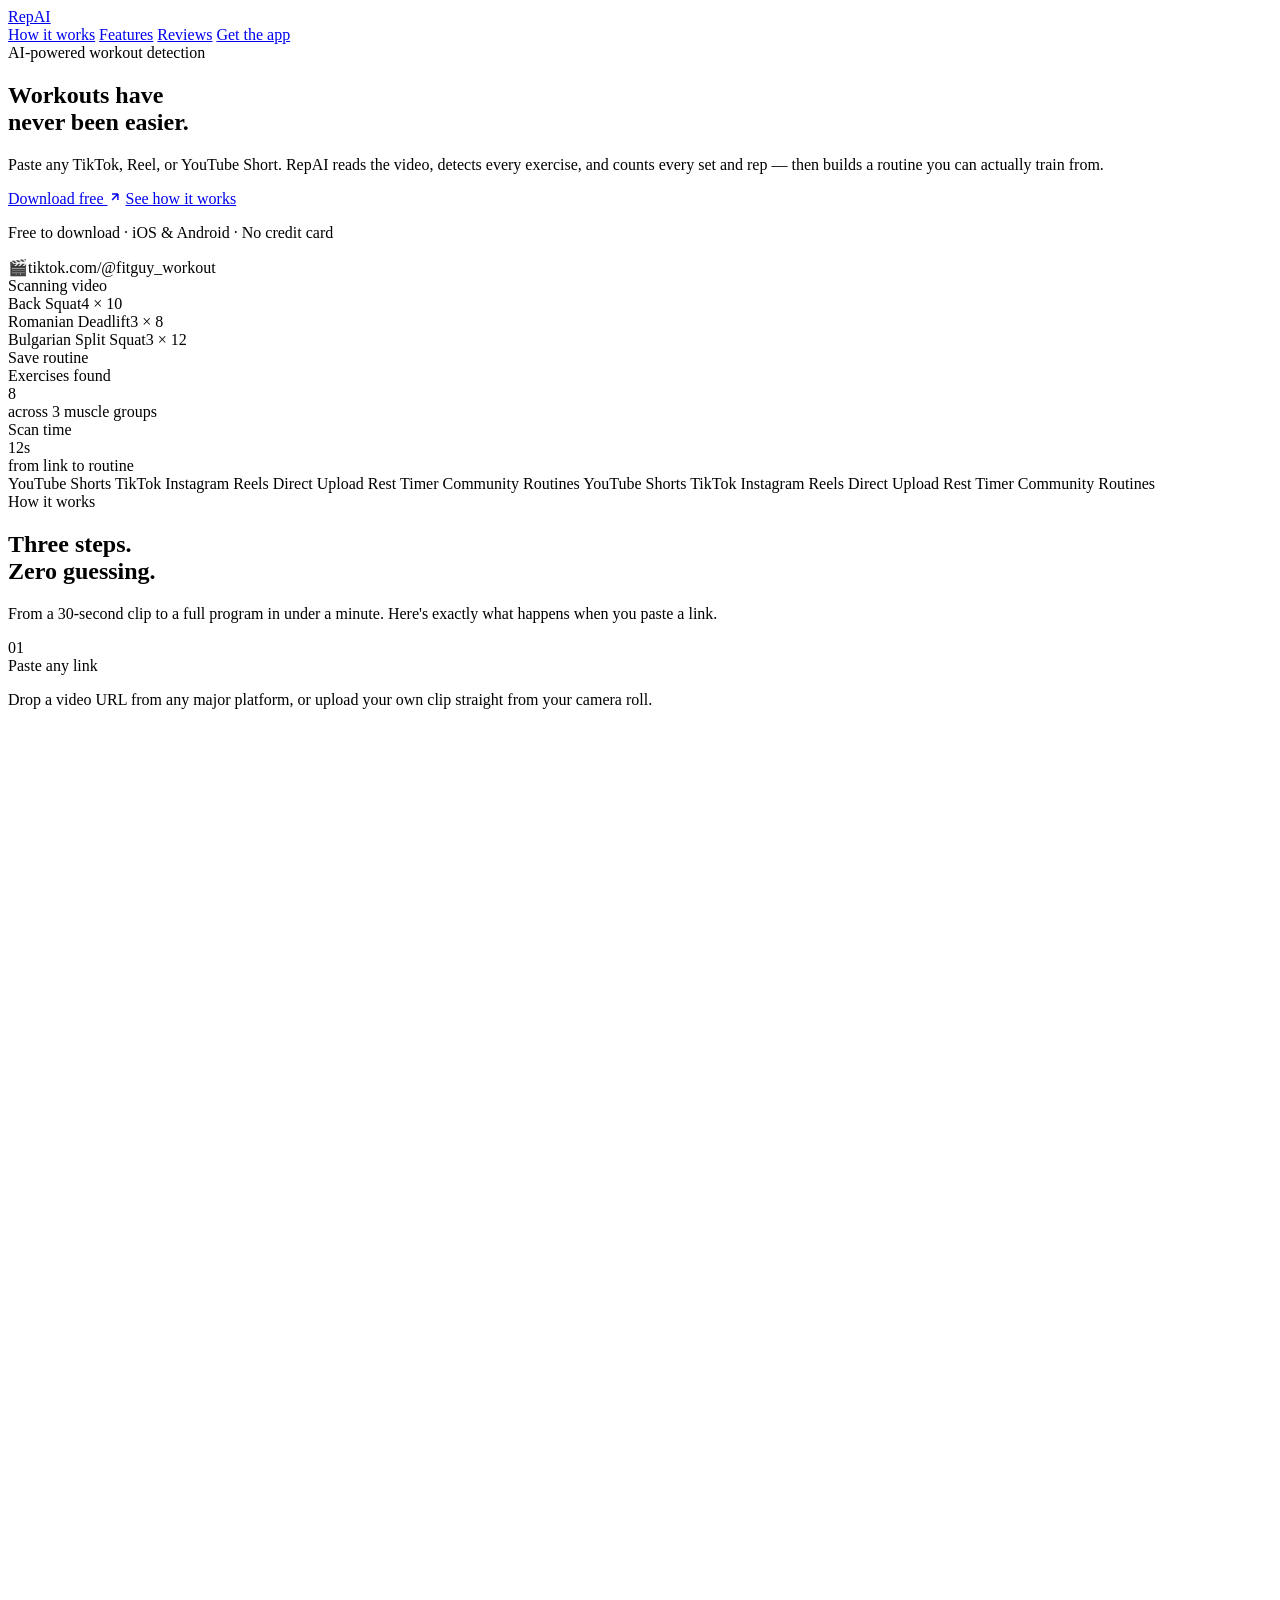
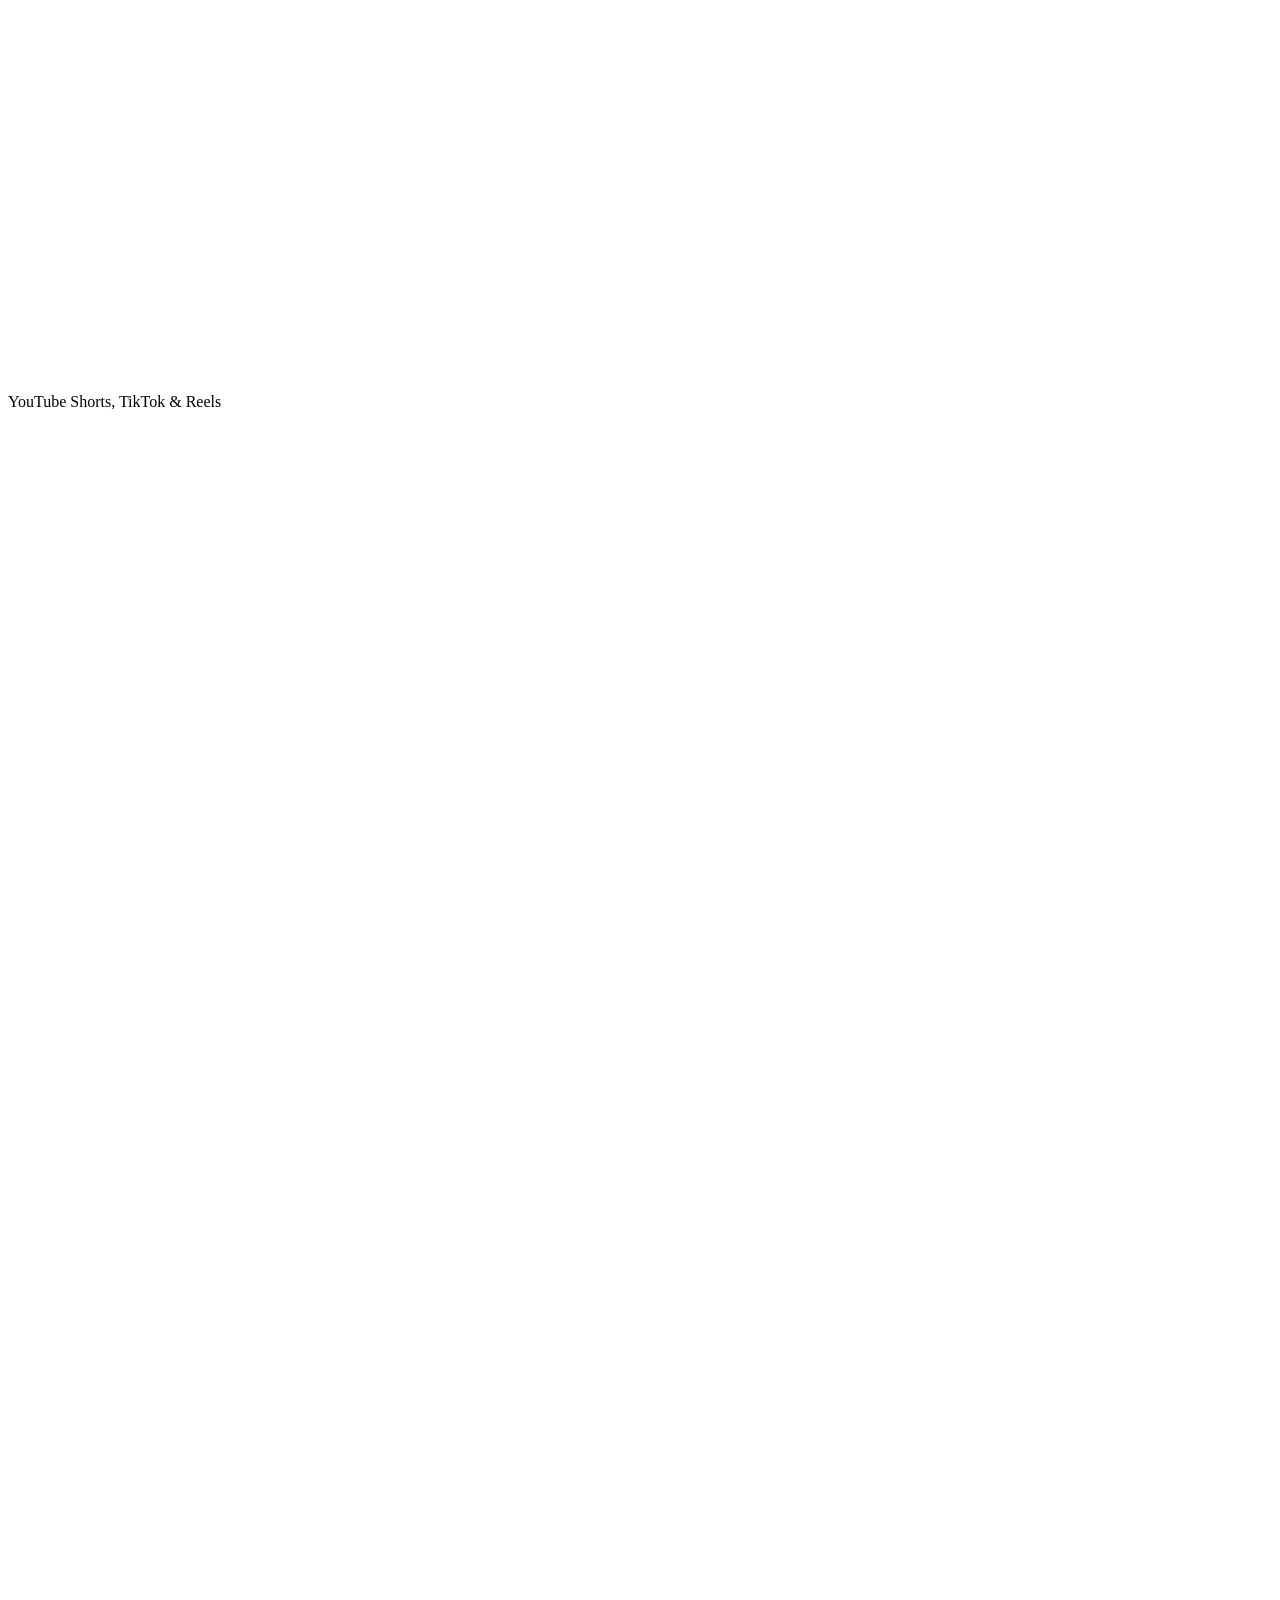
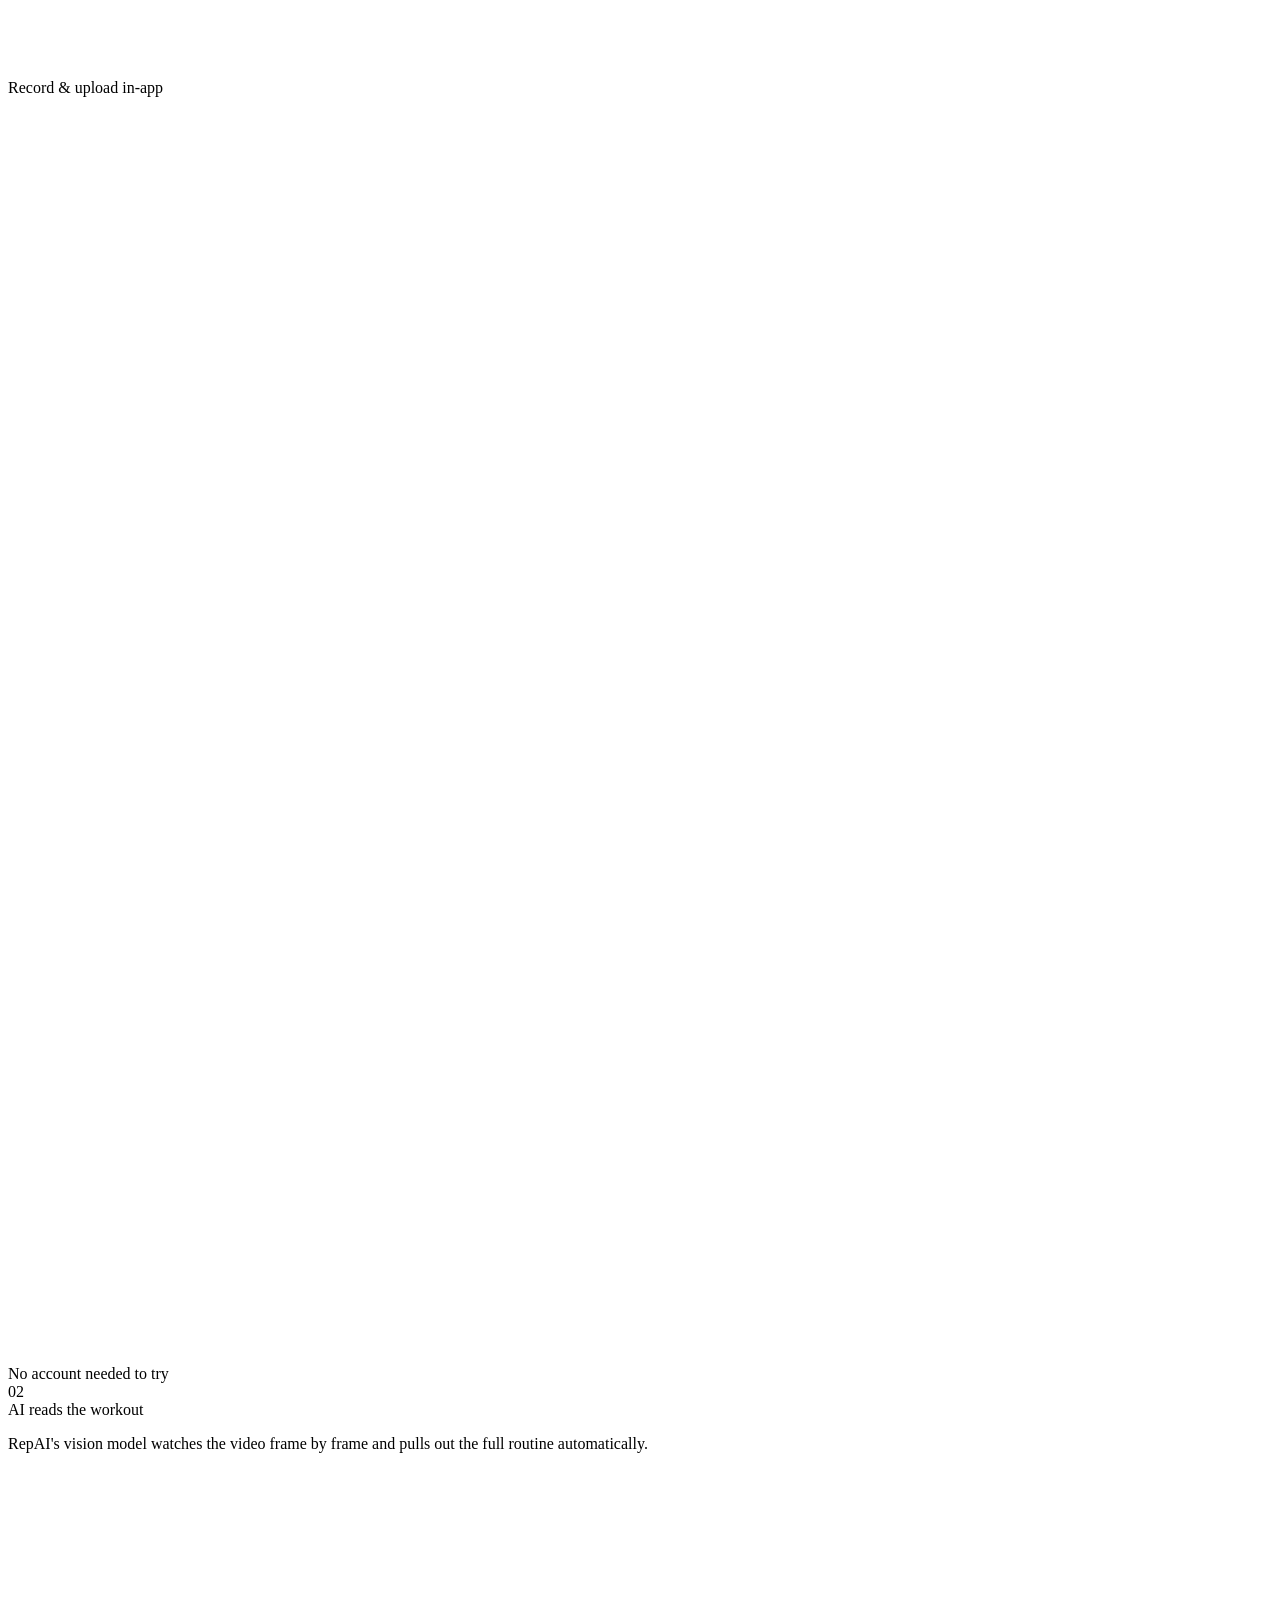
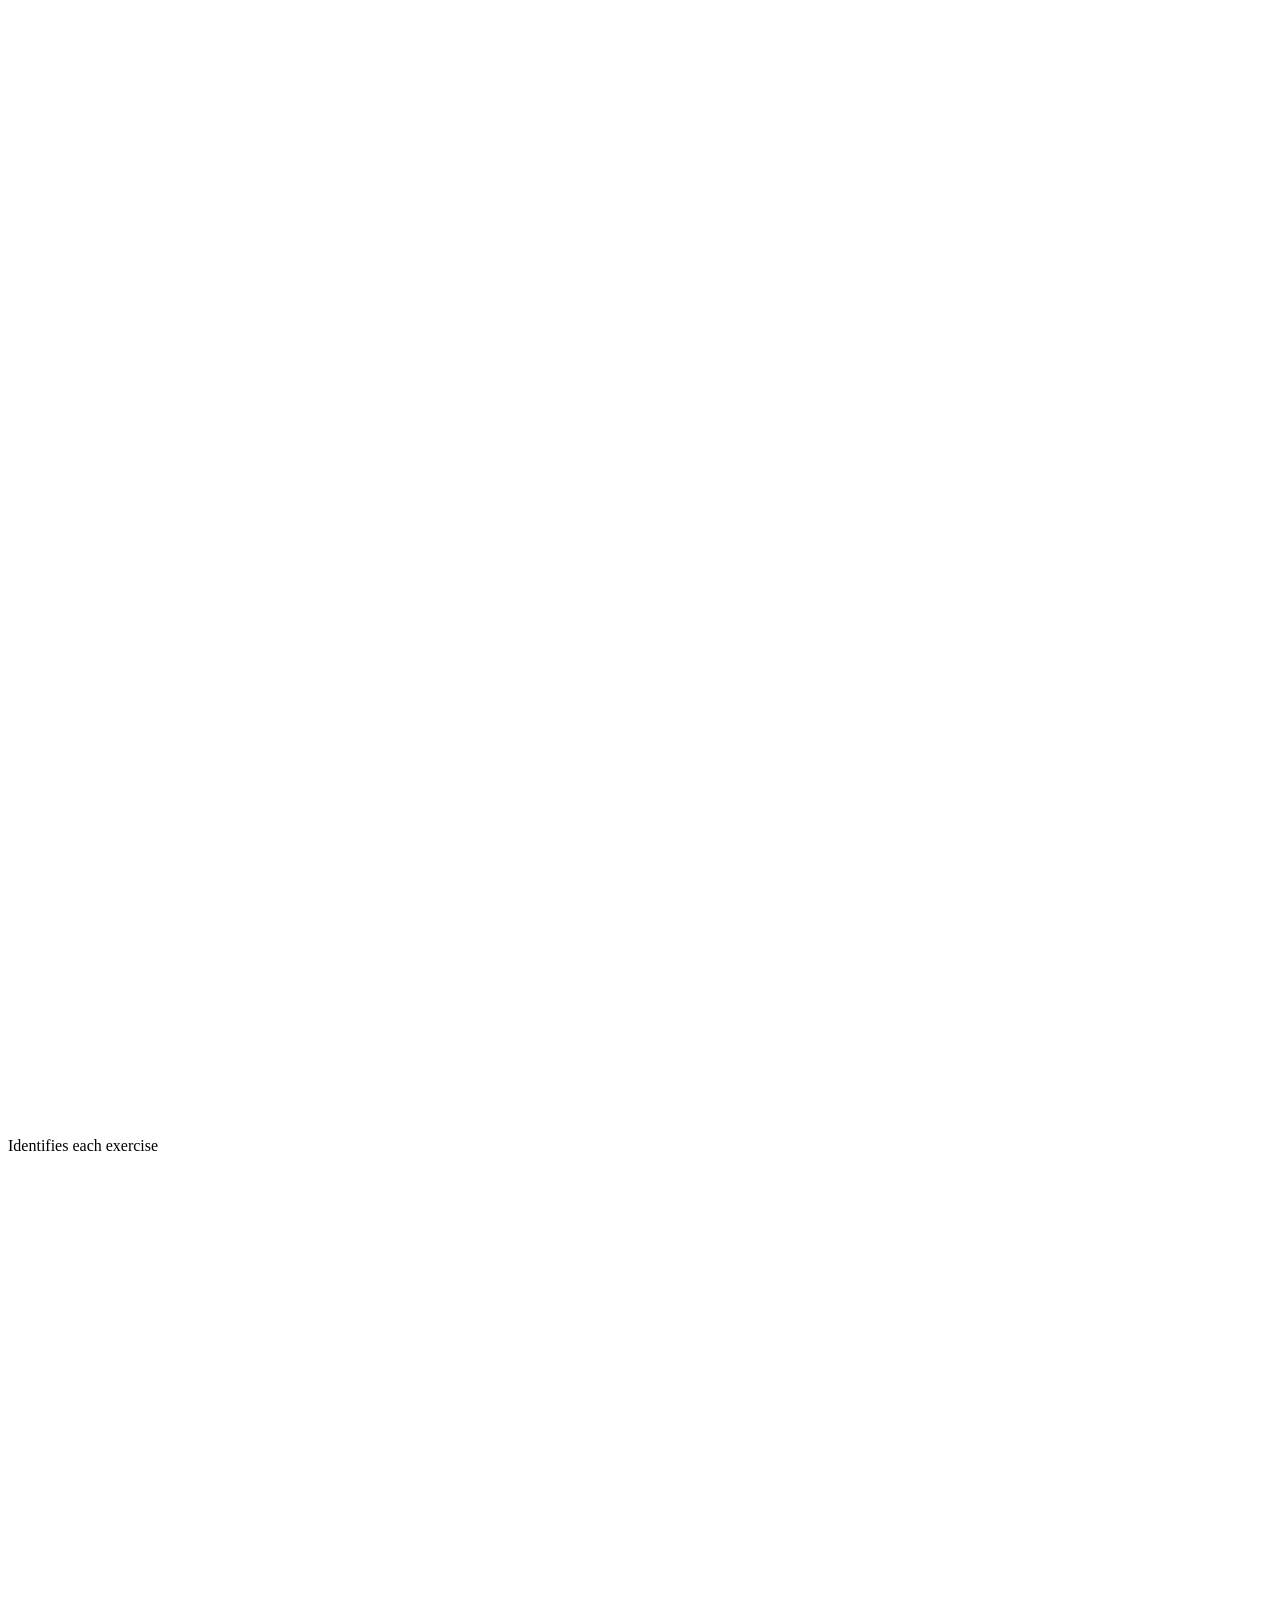
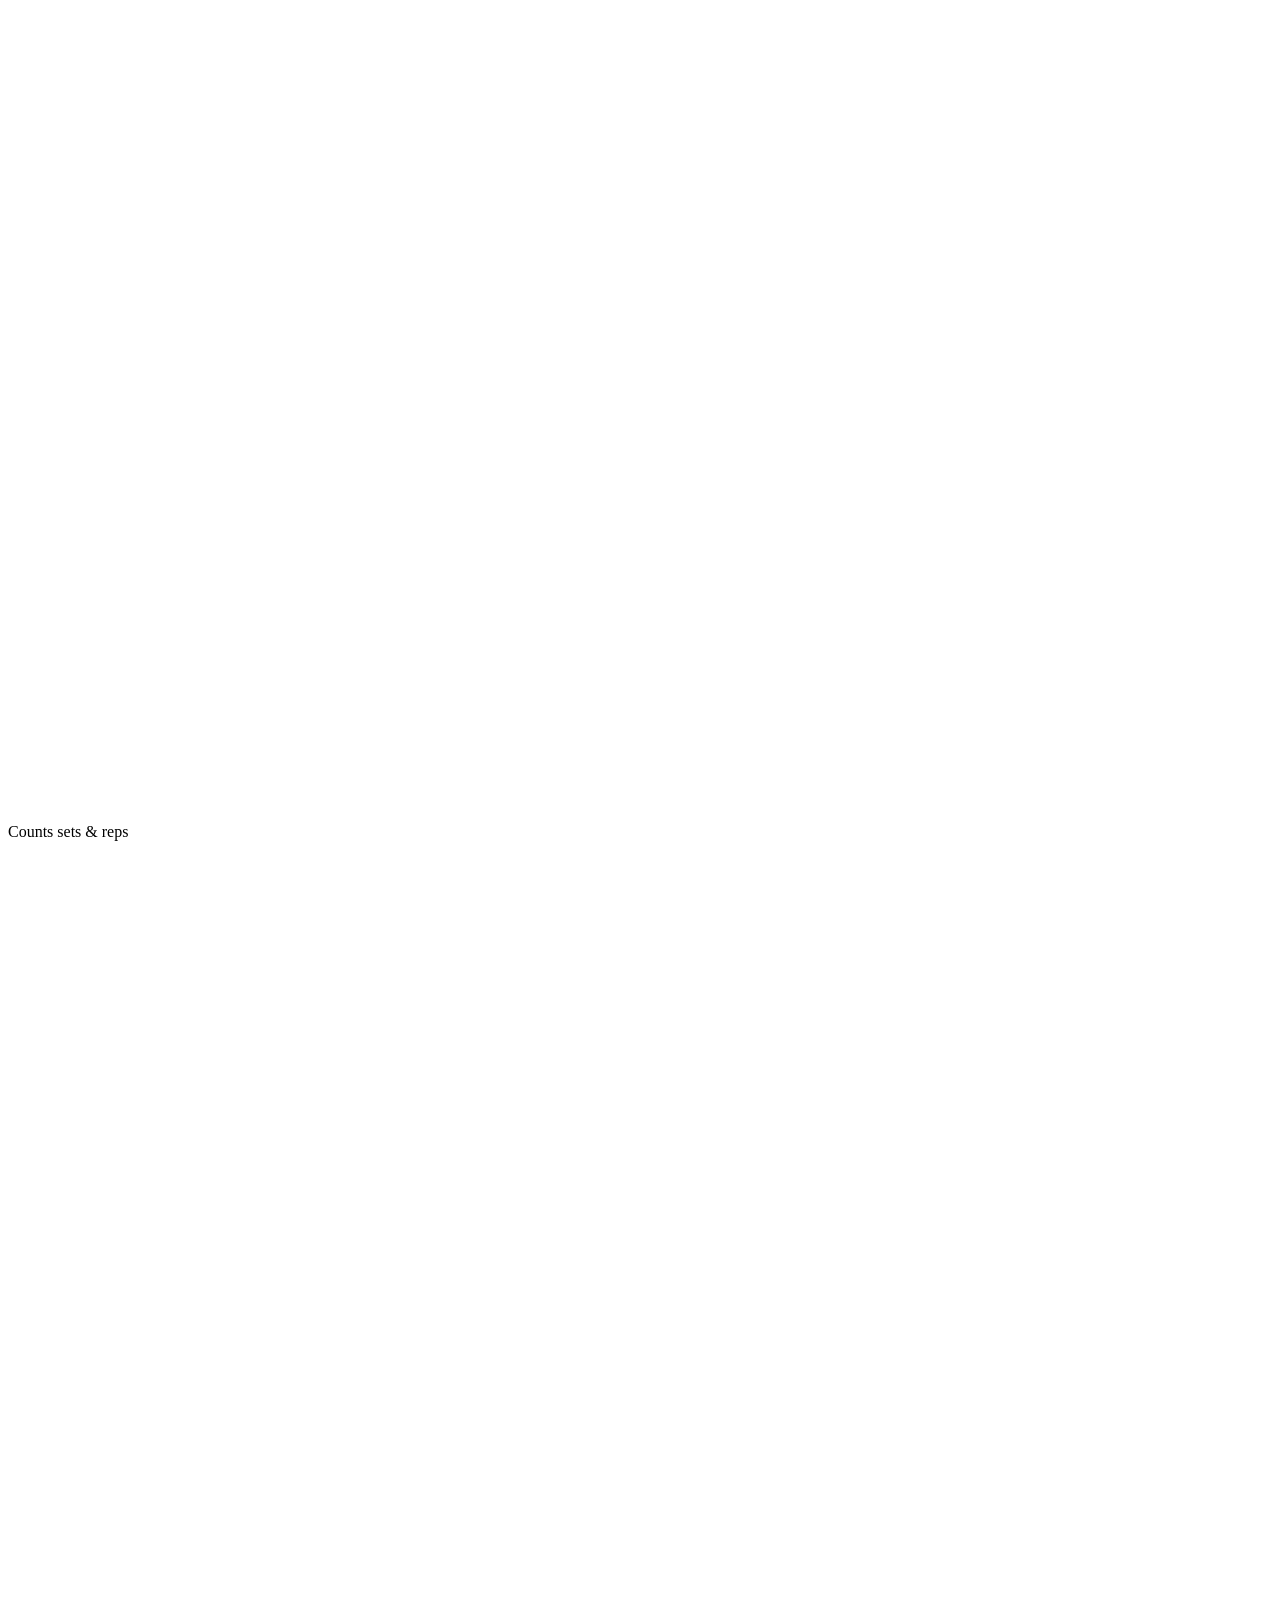
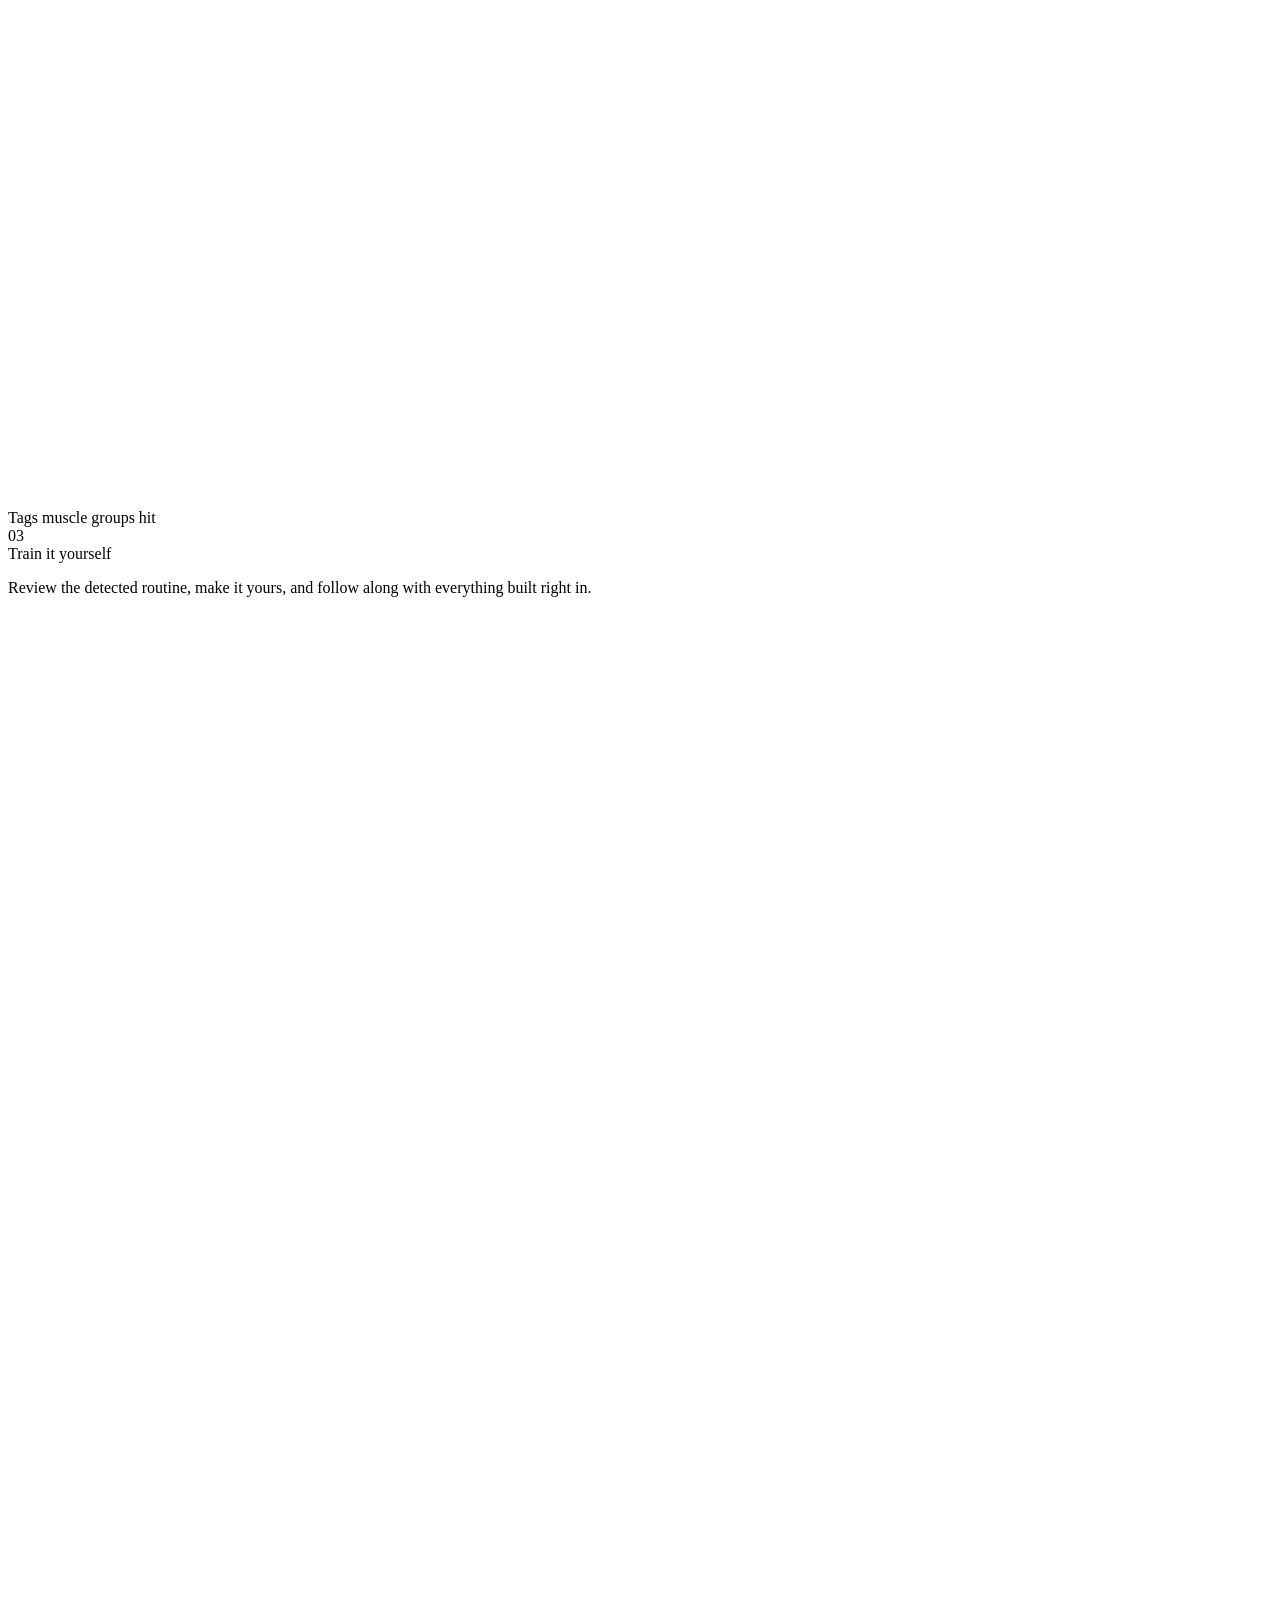
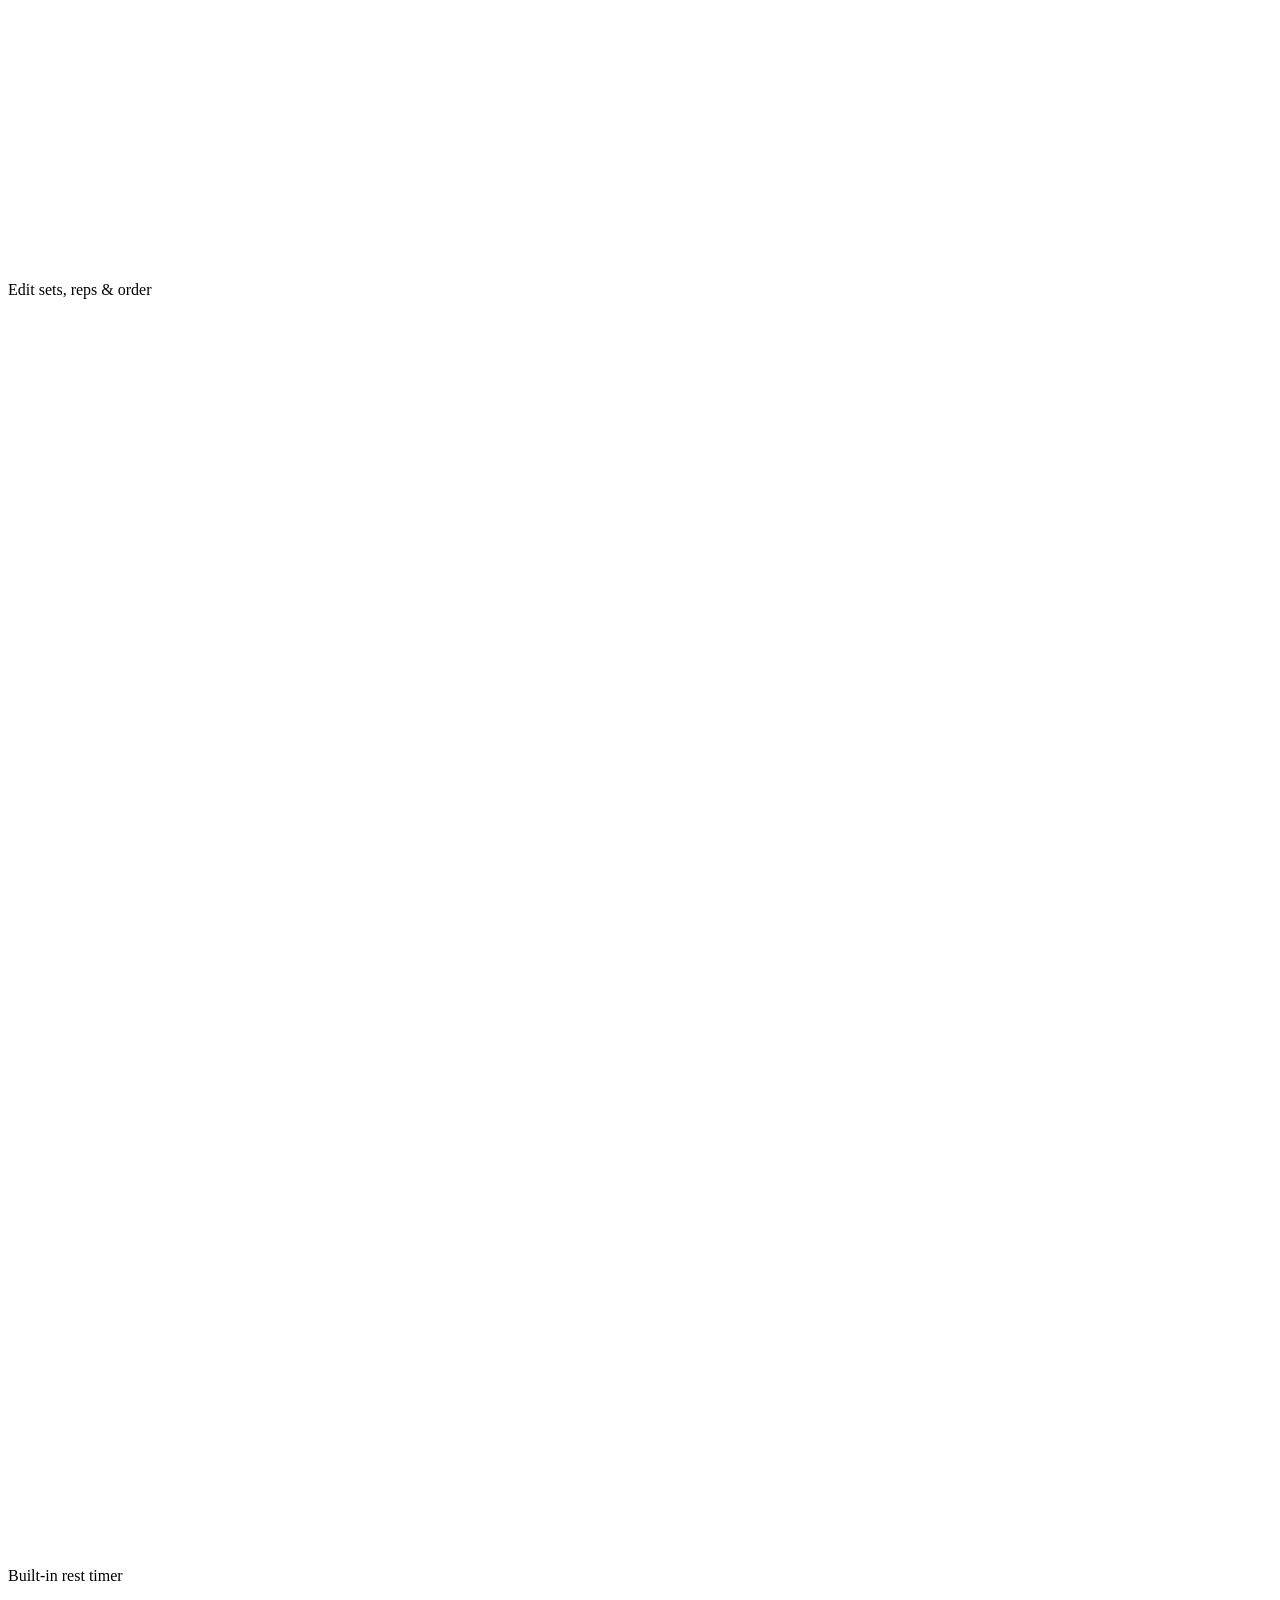
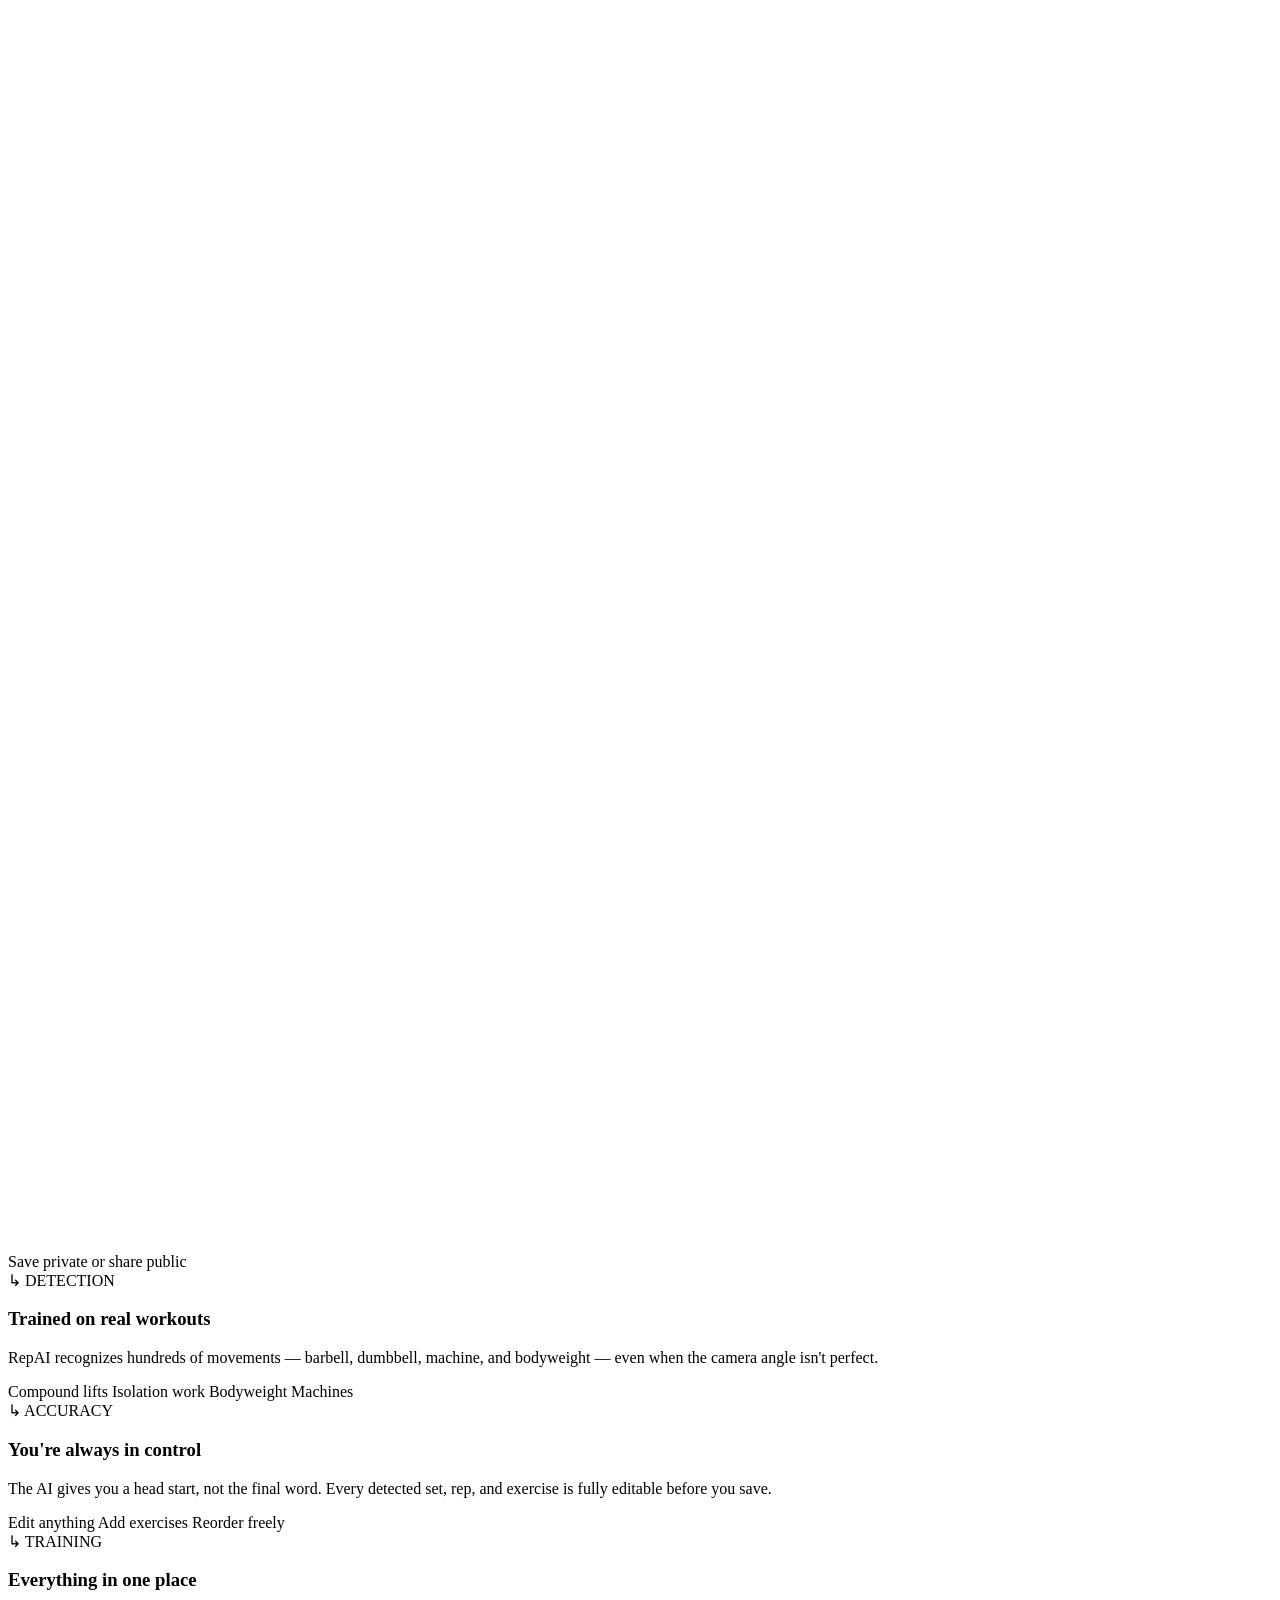
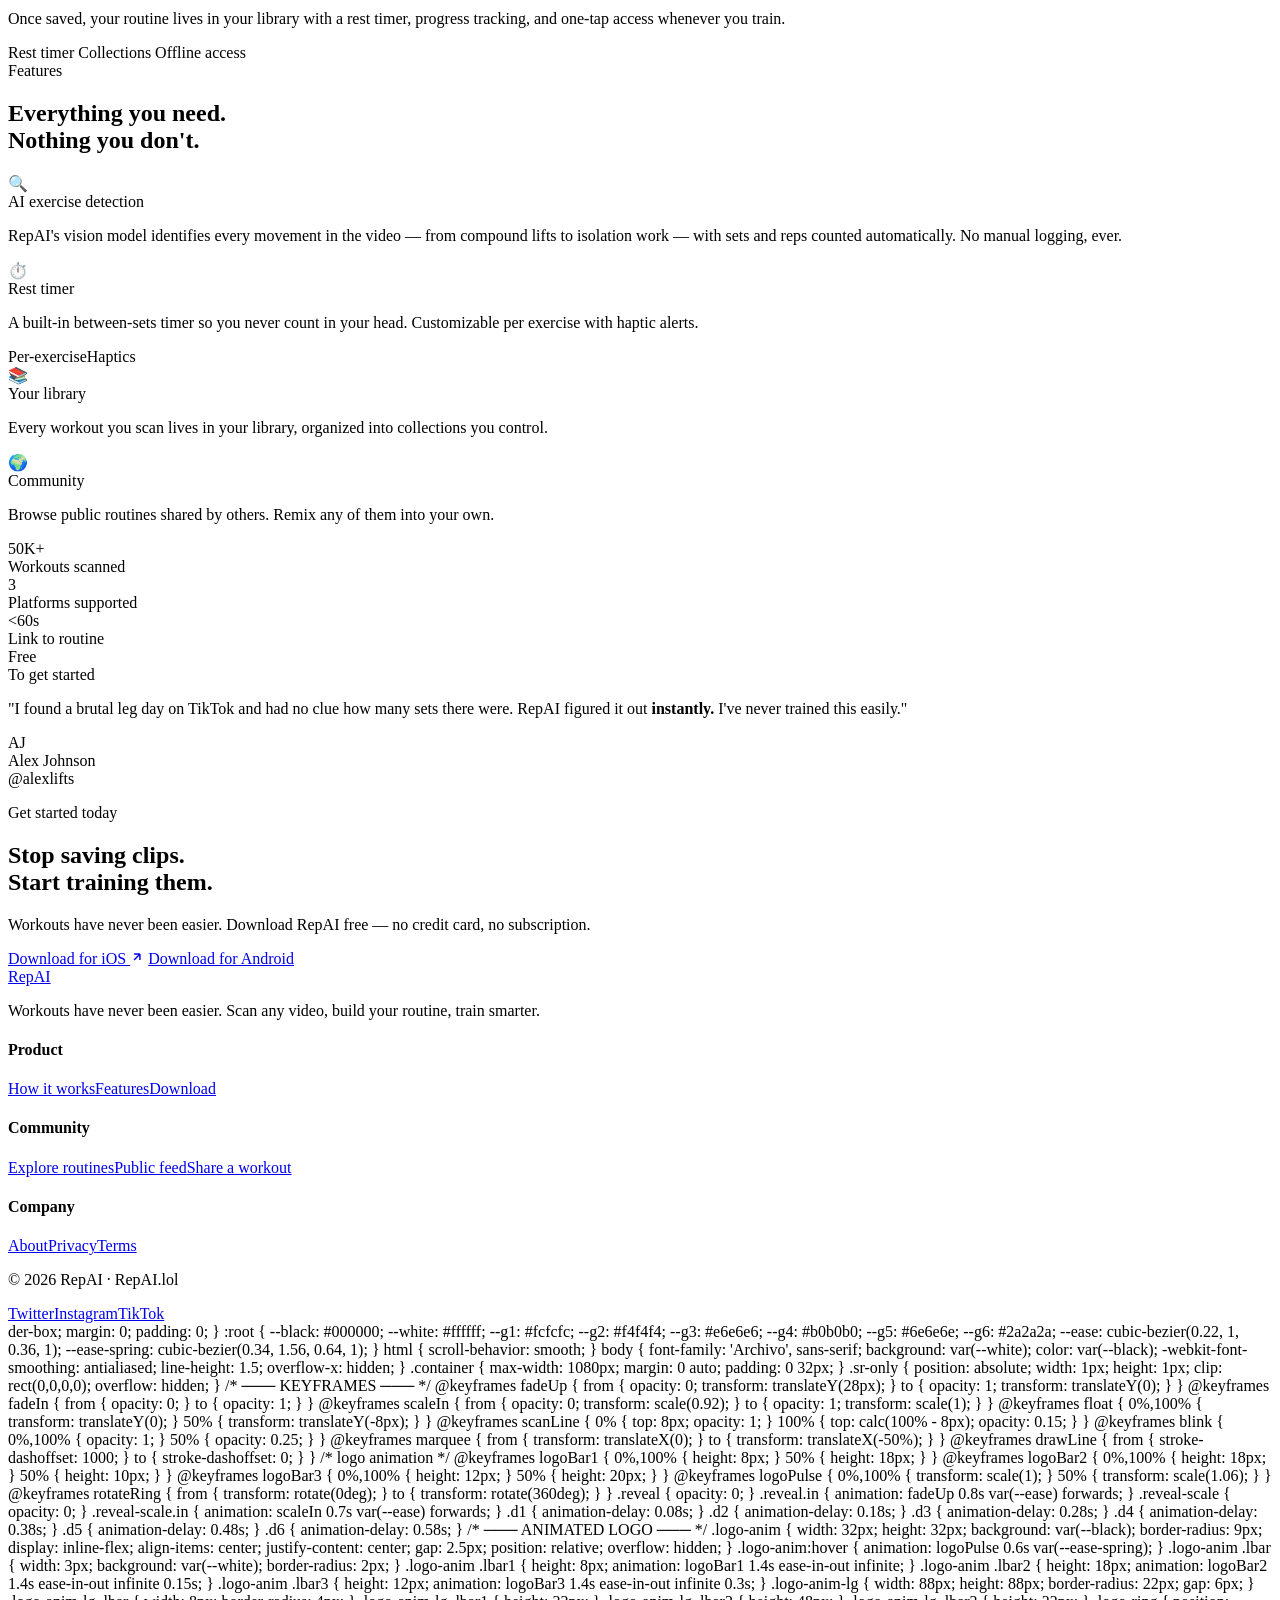
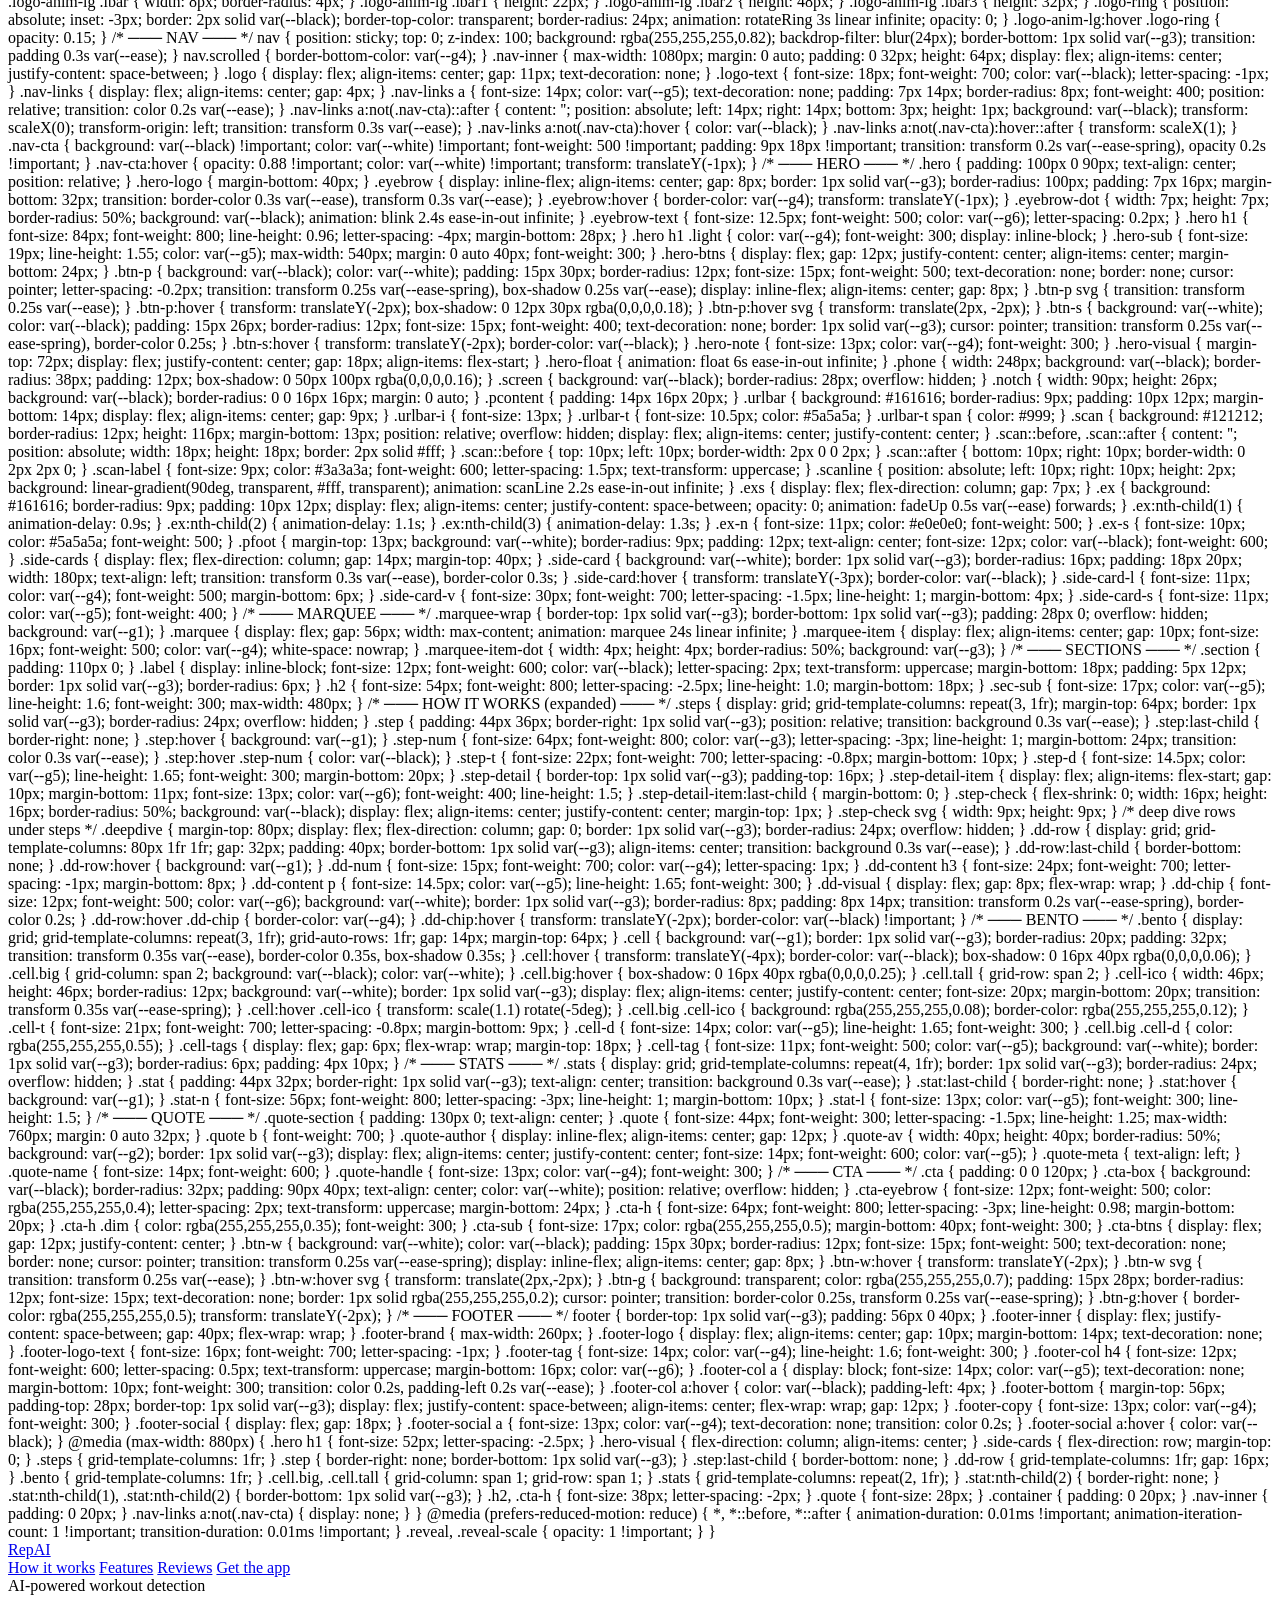
==== commit e3b2a88e: "Update print statement from 'Hello' to 'Goodbye'" ====
--- a/index.html
+++ b/index.html
@@ -1,4 +1,15 @@
 <!DOCTYPE html>
+<html lang="en">
+<head>
+<meta charset="UTF-8" />
+<meta name="viewport" content="width=device-width, initial-scale=1.0" />
+<title>RepAI — Workouts have never been easier</title>
+<meta name="description" content="Paste any TikTok, Reel, or YouTube Short. RepAI's AI detects every exercise, set, and rep — then builds a routine you can train from. Workouts have never been easier." />
+<link rel="preconnect" href="https://fonts.googleapis.com" />
+<link rel="preconnect" href="https://fonts.gstatic.com" crossorigin />
+<link href="https://fonts.googleapis.com/css2?family=Archivo:wght@300;400;500;600;700;800;900&display=swap" rel="stylesheet" />
+<style>
+  *, *::before, *::after { box-sizing: bor<!DOCTYPE html>
 <html lang="en">
 <head>
 <meta charset="UTF-8" />
@@ -338,7 +349,7 @@
     <div class="reveal">
       <span class="label">How it works</span>
       <h2 class="h2">Three steps.<br>Zero guessing.</h2>
-      <p class="sec-sub">From a 60-second clip to a full program in under a minute. Here's exactly what happens when you paste a link.</p>
+      <p class="sec-sub">From a 30-second clip to a full program in under a minute. Here's exactly what happens when you paste a link.</p>
     </div>
 
     <div class="steps reveal d1">
@@ -350,6 +361,539 @@
           <div class="step-detail-item"><span class="step-check"><svg viewBox="0 0 24 24" fill="none" stroke="white" stroke-width="4"><path d="M20 6L9 17l-5-5"/></svg></span>YouTube Shorts, TikTok &amp; Reels</div>
           <div class="step-detail-item"><span class="step-check"><svg viewBox="0 0 24 24" fill="none" stroke="white" stroke-width="4"><path d="M20 6L9 17l-5-5"/></svg></span>Record &amp; upload in-app</div>
           <div class="step-detail-item"><span class="step-check"><svg viewBox="0 0 24 24" fill="none" stroke="white" stroke-width="4"><path d="M20 6L9 17l-5-5"/></svg></span>No account needed to try</div>
+        </div>
+      </div>
+      <div class="step">
+        <div class="step-num">02</div>
+        <div class="step-t">AI reads the workout</div>
+        <p class="step-d">RepAI's vision model watches the video frame by frame and pulls out the full routine automatically.</p>
+        <div class="step-detail">
+          <div class="step-detail-item"><span class="step-check"><svg viewBox="0 0 24 24" fill="none" stroke="white" stroke-width="4"><path d="M20 6L9 17l-5-5"/></svg></span>Identifies each exercise</div>
+          <div class="step-detail-item"><span class="step-check"><svg viewBox="0 0 24 24" fill="none" stroke="white" stroke-width="4"><path d="M20 6L9 17l-5-5"/></svg></span>Counts sets &amp; reps</div>
+          <div class="step-detail-item"><span class="step-check"><svg viewBox="0 0 24 24" fill="none" stroke="white" stroke-width="4"><path d="M20 6L9 17l-5-5"/></svg></span>Tags muscle groups hit</div>
+        </div>
+      </div>
+      <div class="step">
+        <div class="step-num">03</div>
+        <div class="step-t">Train it yourself</div>
+        <p class="step-d">Review the detected routine, make it yours, and follow along with everything built right in.</p>
+        <div class="step-detail">
+          <div class="step-detail-item"><span class="step-check"><svg viewBox="0 0 24 24" fill="none" stroke="white" stroke-width="4"><path d="M20 6L9 17l-5-5"/></svg></span>Edit sets, reps &amp; order</div>
+          <div class="step-detail-item"><span class="step-check"><svg viewBox="0 0 24 24" fill="none" stroke="white" stroke-width="4"><path d="M20 6L9 17l-5-5"/></svg></span>Built-in rest timer</div>
+          <div class="step-detail-item"><span class="step-check"><svg viewBox="0 0 24 24" fill="none" stroke="white" stroke-width="4"><path d="M20 6L9 17l-5-5"/></svg></span>Save private or share public</div>
+        </div>
+      </div>
+    </div>
+
+    <div class="deepdive reveal d2">
+      <div class="dd-row">
+        <div class="dd-num">↳ DETECTION</div>
+        <div class="dd-content">
+          <h3>Trained on real workouts</h3>
+          <p>RepAI recognizes hundreds of movements — barbell, dumbbell, machine, and bodyweight — even when the camera angle isn't perfect.</p>
+        </div>
+        <div class="dd-visual">
+          <span class="dd-chip">Compound lifts</span>
+          <span class="dd-chip">Isolation work</span>
+          <span class="dd-chip">Bodyweight</span>
+          <span class="dd-chip">Machines</span>
+        </div>
+      </div>
+      <div class="dd-row">
+        <div class="dd-num">↳ ACCURACY</div>
+        <div class="dd-content">
+          <h3>You're always in control</h3>
+          <p>The AI gives you a head start, not the final word. Every detected set, rep, and exercise is fully editable before you save.</p>
+        </div>
+        <div class="dd-visual">
+          <span class="dd-chip">Edit anything</span>
+          <span class="dd-chip">Add exercises</span>
+          <span class="dd-chip">Reorder freely</span>
+        </div>
+      </div>
+      <div class="dd-row">
+        <div class="dd-num">↳ TRAINING</div>
+        <div class="dd-content">
+          <h3>Everything in one place</h3>
+          <p>Once saved, your routine lives in your library with a rest timer, progress tracking, and one-tap access whenever you train.</p>
+        </div>
+        <div class="dd-visual">
+          <span class="dd-chip">Rest timer</span>
+          <span class="dd-chip">Collections</span>
+          <span class="dd-chip">Offline access</span>
+        </div>
+      </div>
+    </div>
+  </div>
+</section>
+
+<section class="section" id="features" style="padding-top:0;">
+  <div class="container">
+    <div class="reveal">
+      <span class="label">Features</span>
+      <h2 class="h2">Everything you need.<br>Nothing you don't.</h2>
+    </div>
+    <div class="bento reveal d1">
+      <div class="cell big">
+        <div class="cell-ico">🔍</div>
+        <div class="cell-t">AI exercise detection</div>
+        <p class="cell-d">RepAI's vision model identifies every movement in the video — from compound lifts to isolation work — with sets and reps counted automatically. No manual logging, ever.</p>
+      </div>
+      <div class="cell tall">
+        <div class="cell-ico">⏱️</div>
+        <div class="cell-t">Rest timer</div>
+        <p class="cell-d">A built-in between-sets timer so you never count in your head. Customizable per exercise with haptic alerts.</p>
+        <div class="cell-tags"><span class="cell-tag">Per-exercise</span><span class="cell-tag">Haptics</span></div>
+      </div>
+      <div class="cell">
+        <div class="cell-ico">📚</div>
+        <div class="cell-t">Your library</div>
+        <p class="cell-d">Every workout you scan lives in your library, organized into collections you control.</p>
+      </div>
+      <div class="cell">
+        <div class="cell-ico">🌍</div>
+        <div class="cell-t">Community</div>
+        <p class="cell-d">Browse public routines shared by others. Remix any of them into your own.</p>
+      </div>
+    </div>
+  </div>
+</section>
+
+<section class="section" style="padding-top:0;">
+  <div class="container">
+    <div class="stats reveal">
+      <div class="stat"><div class="stat-n" data-count="50">0</div><div class="stat-l">Workouts scanned</div></div>
+      <div class="stat"><div class="stat-n">3</div><div class="stat-l">Platforms supported</div></div>
+      <div class="stat"><div class="stat-n">&lt;60s</div><div class="stat-l">Link to routine</div></div>
+      <div class="stat"><div class="stat-n">Free</div><div class="stat-l">To get started</div></div>
+    </div>
+  </div>
+</section>
+
+<section class="quote-section" id="reviews">
+  <div class="container">
+    <p class="quote reveal">"I found a brutal leg day on TikTok and had no clue how many sets there were. RepAI figured it out <b>instantly.</b> I've never trained this easily."</p>
+    <div class="quote-author reveal d1">
+      <div class="quote-av">AJ</div>
+      <div class="quote-meta"><div class="quote-name">Alex Johnson</div><div class="quote-handle">@alexlifts</div></div>
+    </div>
+  </div>
+</section>
+
+<section class="cta" id="download">
+  <div class="container">
+    <div class="cta-box reveal-scale">
+      <p class="cta-eyebrow">Get started today</p>
+      <h2 class="cta-h">Stop saving clips.<br><span class="dim">Start training them.</span></h2>
+      <p class="cta-sub">Workouts have never been easier. Download RepAI free — no credit card, no subscription.</p>
+      <div class="cta-btns">
+        <a href="#" class="btn-w">Download for iOS <svg width="14" height="14" viewBox="0 0 24 24" fill="none" stroke="currentColor" stroke-width="2.5"><path d="M7 17L17 7M17 7H7M17 7v10"/></svg></a>
+        <a href="#" class="btn-g">Download for Android</a>
+      </div>
+    </div>
+  </div>
+</section>
+
+<footer>
+  <div class="container">
+    <div class="footer-inner">
+      <div class="footer-brand">
+        <a href="/" class="footer-logo">
+          <span class="logo-anim"><span class="lbar lbar1"></span><span class="lbar lbar2"></span><span class="lbar lbar3"></span></span>
+          <span class="footer-logo-text">RepAI</span>
+        </a>
+        <p class="footer-tag">Workouts have never been easier. Scan any video, build your routine, train smarter.</p>
+      </div>
+      <div class="footer-col"><h4>Product</h4><a href="#how">How it works</a><a href="#features">Features</a><a href="#download">Download</a></div>
+      <div class="footer-col"><h4>Community</h4><a href="#">Explore routines</a><a href="#">Public feed</a><a href="#">Share a workout</a></div>
+      <div class="footer-col"><h4>Company</h4><a href="#">About</a><a href="#">Privacy</a><a href="#">Terms</a></div>
+    </div>
+    <div class="footer-bottom">
+      <p class="footer-copy">© 2026 RepAI · RepAI.lol</p>
+      <div class="footer-social"><a href="#">Twitter</a><a href="#">Instagram</a><a href="#">TikTok</a></div>
+    </div>
+  </div>
+</footer>
+
+<script>
+  // Scroll reveal
+  const obs = new IntersectionObserver((entries) => {
+    entries.forEach(e => { if (e.isIntersecting) { e.target.classList.add('in'); obs.unobserve(e.target); } });
+  }, { threshold: 0.12 });
+  document.querySelectorAll('.reveal, .reveal-scale').forEach(el => {
+    if (!el.classList.contains('in')) obs.observe(el);
+  });
+
+  // Nav shadow on scroll
+  const nav = document.getElementById('nav');
+  window.addEventListener('scroll', () => {
+    nav.classList.toggle('scrolled', window.scrollY > 10);
+  });
+
+  // Count-up animation for stat
+  const counter = document.querySelector('[data-count]');
+  if (counter) {
+    const target = parseInt(counter.dataset.count);
+    const countObs = new IntersectionObserver((entries) => {
+      entries.forEach(e => {
+        if (e.isIntersecting) {
+          let cur = 0;
+          const step = target / 40;
+          const tick = () => {
+            cur += step;
+            if (cur < target) { counter.textContent = Math.round(cur); requestAnimationFrame(tick); }
+            else { counter.textContent = target + 'K+'; }
+          };
+          tick();
+          countObs.unobserve(e.target);
+        }
+      });
+    }, { threshold: 0.5 });
+    countObs.observe(counter);
+  }
+</script>
+</body>
+</html>der-box; margin: 0; padding: 0; }
+
+  :root {
+    --black: #000000;
+    --white: #ffffff;
+    --g1: #fcfcfc; --g2: #f4f4f4; --g3: #e6e6e6;
+    --g4: #b0b0b0; --g5: #6e6e6e; --g6: #2a2a2a;
+    --ease: cubic-bezier(0.22, 1, 0.36, 1);
+    --ease-spring: cubic-bezier(0.34, 1.56, 0.64, 1);
+  }
+
+  html { scroll-behavior: smooth; }
+  body { font-family: 'Archivo', sans-serif; background: var(--white); color: var(--black); -webkit-font-smoothing: antialiased; line-height: 1.5; overflow-x: hidden; }
+  .container { max-width: 1080px; margin: 0 auto; padding: 0 32px; }
+  .sr-only { position: absolute; width: 1px; height: 1px; clip: rect(0,0,0,0); overflow: hidden; }
+
+  /* ─── KEYFRAMES ─── */
+  @keyframes fadeUp { from { opacity: 0; transform: translateY(28px); } to { opacity: 1; transform: translateY(0); } }
+  @keyframes fadeIn { from { opacity: 0; } to { opacity: 1; } }
+  @keyframes scaleIn { from { opacity: 0; transform: scale(0.92); } to { opacity: 1; transform: scale(1); } }
+  @keyframes float { 0%,100% { transform: translateY(0); } 50% { transform: translateY(-8px); } }
+  @keyframes scanLine { 0% { top: 8px; opacity: 1; } 100% { top: calc(100% - 8px); opacity: 0.15; } }
+  @keyframes blink { 0%,100% { opacity: 1; } 50% { opacity: 0.25; } }
+  @keyframes marquee { from { transform: translateX(0); } to { transform: translateX(-50%); } }
+  @keyframes drawLine { from { stroke-dashoffset: 1000; } to { stroke-dashoffset: 0; } }
+
+  /* logo animation */
+  @keyframes logoBar1 { 0%,100% { height: 8px; } 50% { height: 18px; } }
+  @keyframes logoBar2 { 0%,100% { height: 18px; } 50% { height: 10px; } }
+  @keyframes logoBar3 { 0%,100% { height: 12px; } 50% { height: 20px; } }
+  @keyframes logoPulse { 0%,100% { transform: scale(1); } 50% { transform: scale(1.06); } }
+  @keyframes rotateRing { from { transform: rotate(0deg); } to { transform: rotate(360deg); } }
+
+  .reveal { opacity: 0; }
+  .reveal.in { animation: fadeUp 0.8s var(--ease) forwards; }
+  .reveal-scale { opacity: 0; }
+  .reveal-scale.in { animation: scaleIn 0.7s var(--ease) forwards; }
+  .d1 { animation-delay: 0.08s; } .d2 { animation-delay: 0.18s; }
+  .d3 { animation-delay: 0.28s; } .d4 { animation-delay: 0.38s; }
+  .d5 { animation-delay: 0.48s; } .d6 { animation-delay: 0.58s; }
+
+  /* ─── ANIMATED LOGO ─── */
+  .logo-anim { width: 32px; height: 32px; background: var(--black); border-radius: 9px; display: inline-flex; align-items: center; justify-content: center; gap: 2.5px; position: relative; overflow: hidden; }
+  .logo-anim:hover { animation: logoPulse 0.6s var(--ease-spring); }
+  .logo-anim .lbar { width: 3px; background: var(--white); border-radius: 2px; }
+  .logo-anim .lbar1 { height: 8px;  animation: logoBar1 1.4s ease-in-out infinite; }
+  .logo-anim .lbar2 { height: 18px; animation: logoBar2 1.4s ease-in-out infinite 0.15s; }
+  .logo-anim .lbar3 { height: 12px; animation: logoBar3 1.4s ease-in-out infinite 0.3s; }
+
+  .logo-anim-lg { width: 88px; height: 88px; border-radius: 22px; gap: 6px; }
+  .logo-anim-lg .lbar { width: 8px; border-radius: 4px; }
+  .logo-anim-lg .lbar1 { height: 22px; } .logo-anim-lg .lbar2 { height: 48px; } .logo-anim-lg .lbar3 { height: 32px; }
+  .logo-ring { position: absolute; inset: -3px; border: 2px solid var(--black); border-top-color: transparent; border-radius: 24px; animation: rotateRing 3s linear infinite; opacity: 0; }
+  .logo-anim-lg:hover .logo-ring { opacity: 0.15; }
+
+  /* ─── NAV ─── */
+  nav { position: sticky; top: 0; z-index: 100; background: rgba(255,255,255,0.82); backdrop-filter: blur(24px); border-bottom: 1px solid var(--g3); transition: padding 0.3s var(--ease); }
+  nav.scrolled { border-bottom-color: var(--g4); }
+  .nav-inner { max-width: 1080px; margin: 0 auto; padding: 0 32px; height: 64px; display: flex; align-items: center; justify-content: space-between; }
+  .logo { display: flex; align-items: center; gap: 11px; text-decoration: none; }
+  .logo-text { font-size: 18px; font-weight: 700; color: var(--black); letter-spacing: -1px; }
+  .nav-links { display: flex; align-items: center; gap: 4px; }
+  .nav-links a { font-size: 14px; color: var(--g5); text-decoration: none; padding: 7px 14px; border-radius: 8px; font-weight: 400; position: relative; transition: color 0.2s var(--ease); }
+  .nav-links a:not(.nav-cta)::after { content: ''; position: absolute; left: 14px; right: 14px; bottom: 3px; height: 1px; background: var(--black); transform: scaleX(0); transform-origin: left; transition: transform 0.3s var(--ease); }
+  .nav-links a:not(.nav-cta):hover { color: var(--black); }
+  .nav-links a:not(.nav-cta):hover::after { transform: scaleX(1); }
+  .nav-cta { background: var(--black) !important; color: var(--white) !important; font-weight: 500 !important; padding: 9px 18px !important; transition: transform 0.2s var(--ease-spring), opacity 0.2s !important; }
+  .nav-cta:hover { opacity: 0.88 !important; color: var(--white) !important; transform: translateY(-1px); }
+
+  /* ─── HERO ─── */
+  .hero { padding: 100px 0 90px; text-align: center; position: relative; }
+  .hero-logo { margin-bottom: 40px; }
+  .eyebrow { display: inline-flex; align-items: center; gap: 8px; border: 1px solid var(--g3); border-radius: 100px; padding: 7px 16px; margin-bottom: 32px; transition: border-color 0.3s var(--ease), transform 0.3s var(--ease); }
+  .eyebrow:hover { border-color: var(--g4); transform: translateY(-1px); }
+  .eyebrow-dot { width: 7px; height: 7px; border-radius: 50%; background: var(--black); animation: blink 2.4s ease-in-out infinite; }
+  .eyebrow-text { font-size: 12.5px; font-weight: 500; color: var(--g6); letter-spacing: 0.2px; }
+  .hero h1 { font-size: 84px; font-weight: 800; line-height: 0.96; letter-spacing: -4px; margin-bottom: 28px; }
+  .hero h1 .light { color: var(--g4); font-weight: 300; display: inline-block; }
+  .hero-sub { font-size: 19px; line-height: 1.55; color: var(--g5); max-width: 540px; margin: 0 auto 40px; font-weight: 300; }
+  .hero-btns { display: flex; gap: 12px; justify-content: center; align-items: center; margin-bottom: 24px; }
+  .btn-p { background: var(--black); color: var(--white); padding: 15px 30px; border-radius: 12px; font-size: 15px; font-weight: 500; text-decoration: none; border: none; cursor: pointer; letter-spacing: -0.2px; transition: transform 0.25s var(--ease-spring), box-shadow 0.25s var(--ease); display: inline-flex; align-items: center; gap: 8px; }
+  .btn-p svg { transition: transform 0.25s var(--ease); }
+  .btn-p:hover { transform: translateY(-2px); box-shadow: 0 12px 30px rgba(0,0,0,0.18); }
+  .btn-p:hover svg { transform: translate(2px, -2px); }
+  .btn-s { background: var(--white); color: var(--black); padding: 15px 26px; border-radius: 12px; font-size: 15px; font-weight: 400; text-decoration: none; border: 1px solid var(--g3); cursor: pointer; transition: transform 0.25s var(--ease-spring), border-color 0.25s; }
+  .btn-s:hover { transform: translateY(-2px); border-color: var(--black); }
+  .hero-note { font-size: 13px; color: var(--g4); font-weight: 300; }
+
+  .hero-visual { margin-top: 72px; display: flex; justify-content: center; gap: 18px; align-items: flex-start; }
+  .hero-float { animation: float 6s ease-in-out infinite; }
+  .phone { width: 248px; background: var(--black); border-radius: 38px; padding: 12px; box-shadow: 0 50px 100px rgba(0,0,0,0.16); }
+  .screen { background: var(--black); border-radius: 28px; overflow: hidden; }
+  .notch { width: 90px; height: 26px; background: var(--black); border-radius: 0 0 16px 16px; margin: 0 auto; }
+  .pcontent { padding: 14px 16px 20px; }
+  .urlbar { background: #161616; border-radius: 9px; padding: 10px 12px; margin-bottom: 14px; display: flex; align-items: center; gap: 9px; }
+  .urlbar-i { font-size: 13px; }
+  .urlbar-t { font-size: 10.5px; color: #5a5a5a; }
+  .urlbar-t span { color: #999; }
+  .scan { background: #121212; border-radius: 12px; height: 116px; margin-bottom: 13px; position: relative; overflow: hidden; display: flex; align-items: center; justify-content: center; }
+  .scan::before, .scan::after { content: ''; position: absolute; width: 18px; height: 18px; border: 2px solid #fff; }
+  .scan::before { top: 10px; left: 10px; border-width: 2px 0 0 2px; }
+  .scan::after { bottom: 10px; right: 10px; border-width: 0 2px 2px 0; }
+  .scan-label { font-size: 9px; color: #3a3a3a; font-weight: 600; letter-spacing: 1.5px; text-transform: uppercase; }
+  .scanline { position: absolute; left: 10px; right: 10px; height: 2px; background: linear-gradient(90deg, transparent, #fff, transparent); animation: scanLine 2.2s ease-in-out infinite; }
+  .exs { display: flex; flex-direction: column; gap: 7px; }
+  .ex { background: #161616; border-radius: 9px; padding: 10px 12px; display: flex; align-items: center; justify-content: space-between; opacity: 0; animation: fadeUp 0.5s var(--ease) forwards; }
+  .ex:nth-child(1) { animation-delay: 0.9s; } .ex:nth-child(2) { animation-delay: 1.1s; } .ex:nth-child(3) { animation-delay: 1.3s; }
+  .ex-n { font-size: 11px; color: #e0e0e0; font-weight: 500; }
+  .ex-s { font-size: 10px; color: #5a5a5a; font-weight: 500; }
+  .pfoot { margin-top: 13px; background: var(--white); border-radius: 9px; padding: 12px; text-align: center; font-size: 12px; color: var(--black); font-weight: 600; }
+  .side-cards { display: flex; flex-direction: column; gap: 14px; margin-top: 40px; }
+  .side-card { background: var(--white); border: 1px solid var(--g3); border-radius: 16px; padding: 18px 20px; width: 180px; text-align: left; transition: transform 0.3s var(--ease), border-color 0.3s; }
+  .side-card:hover { transform: translateY(-3px); border-color: var(--black); }
+  .side-card-l { font-size: 11px; color: var(--g4); font-weight: 500; margin-bottom: 6px; }
+  .side-card-v { font-size: 30px; font-weight: 700; letter-spacing: -1.5px; line-height: 1; margin-bottom: 4px; }
+  .side-card-s { font-size: 11px; color: var(--g5); font-weight: 400; }
+
+  /* ─── MARQUEE ─── */
+  .marquee-wrap { border-top: 1px solid var(--g3); border-bottom: 1px solid var(--g3); padding: 28px 0; overflow: hidden; background: var(--g1); }
+  .marquee { display: flex; gap: 56px; width: max-content; animation: marquee 24s linear infinite; }
+  .marquee-item { display: flex; align-items: center; gap: 10px; font-size: 16px; font-weight: 500; color: var(--g4); white-space: nowrap; }
+  .marquee-item-dot { width: 4px; height: 4px; border-radius: 50%; background: var(--g3); }
+
+  /* ─── SECTIONS ─── */
+  .section { padding: 110px 0; }
+  .label { display: inline-block; font-size: 12px; font-weight: 600; color: var(--black); letter-spacing: 2px; text-transform: uppercase; margin-bottom: 18px; padding: 5px 12px; border: 1px solid var(--g3); border-radius: 6px; }
+  .h2 { font-size: 54px; font-weight: 800; letter-spacing: -2.5px; line-height: 1.0; margin-bottom: 18px; }
+  .sec-sub { font-size: 17px; color: var(--g5); line-height: 1.6; font-weight: 300; max-width: 480px; }
+
+  /* ─── HOW IT WORKS (expanded) ─── */
+  .steps { display: grid; grid-template-columns: repeat(3, 1fr); margin-top: 64px; border: 1px solid var(--g3); border-radius: 24px; overflow: hidden; }
+  .step { padding: 44px 36px; border-right: 1px solid var(--g3); position: relative; transition: background 0.3s var(--ease); }
+  .step:last-child { border-right: none; }
+  .step:hover { background: var(--g1); }
+  .step-num { font-size: 64px; font-weight: 800; color: var(--g3); letter-spacing: -3px; line-height: 1; margin-bottom: 24px; transition: color 0.3s var(--ease); }
+  .step:hover .step-num { color: var(--black); }
+  .step-t { font-size: 22px; font-weight: 700; letter-spacing: -0.8px; margin-bottom: 10px; }
+  .step-d { font-size: 14.5px; color: var(--g5); line-height: 1.65; font-weight: 300; margin-bottom: 20px; }
+  .step-detail { border-top: 1px solid var(--g3); padding-top: 16px; }
+  .step-detail-item { display: flex; align-items: flex-start; gap: 10px; margin-bottom: 11px; font-size: 13px; color: var(--g6); font-weight: 400; line-height: 1.5; }
+  .step-detail-item:last-child { margin-bottom: 0; }
+  .step-check { flex-shrink: 0; width: 16px; height: 16px; border-radius: 50%; background: var(--black); display: flex; align-items: center; justify-content: center; margin-top: 1px; }
+  .step-check svg { width: 9px; height: 9px; }
+
+  /* deep dive rows under steps */
+  .deepdive { margin-top: 80px; display: flex; flex-direction: column; gap: 0; border: 1px solid var(--g3); border-radius: 24px; overflow: hidden; }
+  .dd-row { display: grid; grid-template-columns: 80px 1fr 1fr; gap: 32px; padding: 40px; border-bottom: 1px solid var(--g3); align-items: center; transition: background 0.3s var(--ease); }
+  .dd-row:last-child { border-bottom: none; }
+  .dd-row:hover { background: var(--g1); }
+  .dd-num { font-size: 15px; font-weight: 700; color: var(--g4); letter-spacing: 1px; }
+  .dd-content h3 { font-size: 24px; font-weight: 700; letter-spacing: -1px; margin-bottom: 8px; }
+  .dd-content p { font-size: 14.5px; color: var(--g5); line-height: 1.65; font-weight: 300; }
+  .dd-visual { display: flex; gap: 8px; flex-wrap: wrap; }
+  .dd-chip { font-size: 12px; font-weight: 500; color: var(--g6); background: var(--white); border: 1px solid var(--g3); border-radius: 8px; padding: 8px 14px; transition: transform 0.2s var(--ease-spring), border-color 0.2s; }
+  .dd-row:hover .dd-chip { border-color: var(--g4); }
+  .dd-chip:hover { transform: translateY(-2px); border-color: var(--black) !important; }
+
+  /* ─── BENTO ─── */
+  .bento { display: grid; grid-template-columns: repeat(3, 1fr); grid-auto-rows: 1fr; gap: 14px; margin-top: 64px; }
+  .cell { background: var(--g1); border: 1px solid var(--g3); border-radius: 20px; padding: 32px; transition: transform 0.35s var(--ease), border-color 0.35s, box-shadow 0.35s; }
+  .cell:hover { transform: translateY(-4px); border-color: var(--black); box-shadow: 0 16px 40px rgba(0,0,0,0.06); }
+  .cell.big { grid-column: span 2; background: var(--black); color: var(--white); }
+  .cell.big:hover { box-shadow: 0 16px 40px rgba(0,0,0,0.25); }
+  .cell.tall { grid-row: span 2; }
+  .cell-ico { width: 46px; height: 46px; border-radius: 12px; background: var(--white); border: 1px solid var(--g3); display: flex; align-items: center; justify-content: center; font-size: 20px; margin-bottom: 20px; transition: transform 0.35s var(--ease-spring); }
+  .cell:hover .cell-ico { transform: scale(1.1) rotate(-5deg); }
+  .cell.big .cell-ico { background: rgba(255,255,255,0.08); border-color: rgba(255,255,255,0.12); }
+  .cell-t { font-size: 21px; font-weight: 700; letter-spacing: -0.8px; margin-bottom: 9px; }
+  .cell-d { font-size: 14px; color: var(--g5); line-height: 1.65; font-weight: 300; }
+  .cell.big .cell-d { color: rgba(255,255,255,0.55); }
+  .cell-tags { display: flex; gap: 6px; flex-wrap: wrap; margin-top: 18px; }
+  .cell-tag { font-size: 11px; font-weight: 500; color: var(--g5); background: var(--white); border: 1px solid var(--g3); border-radius: 6px; padding: 4px 10px; }
+
+  /* ─── STATS ─── */
+  .stats { display: grid; grid-template-columns: repeat(4, 1fr); border: 1px solid var(--g3); border-radius: 24px; overflow: hidden; }
+  .stat { padding: 44px 32px; border-right: 1px solid var(--g3); text-align: center; transition: background 0.3s var(--ease); }
+  .stat:last-child { border-right: none; }
+  .stat:hover { background: var(--g1); }
+  .stat-n { font-size: 56px; font-weight: 800; letter-spacing: -3px; line-height: 1; margin-bottom: 10px; }
+  .stat-l { font-size: 13px; color: var(--g5); font-weight: 300; line-height: 1.5; }
+
+  /* ─── QUOTE ─── */
+  .quote-section { padding: 130px 0; text-align: center; }
+  .quote { font-size: 44px; font-weight: 300; letter-spacing: -1.5px; line-height: 1.25; max-width: 760px; margin: 0 auto 32px; }
+  .quote b { font-weight: 700; }
+  .quote-author { display: inline-flex; align-items: center; gap: 12px; }
+  .quote-av { width: 40px; height: 40px; border-radius: 50%; background: var(--g2); border: 1px solid var(--g3); display: flex; align-items: center; justify-content: center; font-size: 14px; font-weight: 600; color: var(--g5); }
+  .quote-meta { text-align: left; }
+  .quote-name { font-size: 14px; font-weight: 600; }
+  .quote-handle { font-size: 13px; color: var(--g4); font-weight: 300; }
+
+  /* ─── CTA ─── */
+  .cta { padding: 0 0 120px; }
+  .cta-box { background: var(--black); border-radius: 32px; padding: 90px 40px; text-align: center; color: var(--white); position: relative; overflow: hidden; }
+  .cta-eyebrow { font-size: 12px; font-weight: 500; color: rgba(255,255,255,0.4); letter-spacing: 2px; text-transform: uppercase; margin-bottom: 24px; }
+  .cta-h { font-size: 64px; font-weight: 800; letter-spacing: -3px; line-height: 0.98; margin-bottom: 20px; }
+  .cta-h .dim { color: rgba(255,255,255,0.35); font-weight: 300; }
+  .cta-sub { font-size: 17px; color: rgba(255,255,255,0.5); margin-bottom: 40px; font-weight: 300; }
+  .cta-btns { display: flex; gap: 12px; justify-content: center; }
+  .btn-w { background: var(--white); color: var(--black); padding: 15px 30px; border-radius: 12px; font-size: 15px; font-weight: 500; text-decoration: none; border: none; cursor: pointer; transition: transform 0.25s var(--ease-spring); display: inline-flex; align-items: center; gap: 8px; }
+  .btn-w:hover { transform: translateY(-2px); }
+  .btn-w svg { transition: transform 0.25s var(--ease); }
+  .btn-w:hover svg { transform: translate(2px,-2px); }
+  .btn-g { background: transparent; color: rgba(255,255,255,0.7); padding: 15px 28px; border-radius: 12px; font-size: 15px; text-decoration: none; border: 1px solid rgba(255,255,255,0.2); cursor: pointer; transition: border-color 0.25s, transform 0.25s var(--ease-spring); }
+  .btn-g:hover { border-color: rgba(255,255,255,0.5); transform: translateY(-2px); }
+
+  /* ─── FOOTER ─── */
+  footer { border-top: 1px solid var(--g3); padding: 56px 0 40px; }
+  .footer-inner { display: flex; justify-content: space-between; gap: 40px; flex-wrap: wrap; }
+  .footer-brand { max-width: 260px; }
+  .footer-logo { display: flex; align-items: center; gap: 10px; margin-bottom: 14px; text-decoration: none; }
+  .footer-logo-text { font-size: 16px; font-weight: 700; letter-spacing: -1px; }
+  .footer-tag { font-size: 14px; color: var(--g4); line-height: 1.6; font-weight: 300; }
+  .footer-col h4 { font-size: 12px; font-weight: 600; letter-spacing: 0.5px; text-transform: uppercase; margin-bottom: 16px; color: var(--g6); }
+  .footer-col a { display: block; font-size: 14px; color: var(--g5); text-decoration: none; margin-bottom: 10px; font-weight: 300; transition: color 0.2s, padding-left 0.2s var(--ease); }
+  .footer-col a:hover { color: var(--black); padding-left: 4px; }
+  .footer-bottom { margin-top: 56px; padding-top: 28px; border-top: 1px solid var(--g3); display: flex; justify-content: space-between; align-items: center; flex-wrap: wrap; gap: 12px; }
+  .footer-copy { font-size: 13px; color: var(--g4); font-weight: 300; }
+  .footer-social { display: flex; gap: 18px; }
+  .footer-social a { font-size: 13px; color: var(--g4); text-decoration: none; transition: color 0.2s; }
+  .footer-social a:hover { color: var(--black); }
+
+  @media (max-width: 880px) {
+    .hero h1 { font-size: 52px; letter-spacing: -2.5px; }
+    .hero-visual { flex-direction: column; align-items: center; }
+    .side-cards { flex-direction: row; margin-top: 0; }
+    .steps { grid-template-columns: 1fr; }
+    .step { border-right: none; border-bottom: 1px solid var(--g3); }
+    .step:last-child { border-bottom: none; }
+    .dd-row { grid-template-columns: 1fr; gap: 16px; }
+    .bento { grid-template-columns: 1fr; }
+    .cell.big, .cell.tall { grid-column: span 1; grid-row: span 1; }
+    .stats { grid-template-columns: repeat(2, 1fr); }
+    .stat:nth-child(2) { border-right: none; }
+    .stat:nth-child(1), .stat:nth-child(2) { border-bottom: 1px solid var(--g3); }
+    .h2, .cta-h { font-size: 38px; letter-spacing: -2px; }
+    .quote { font-size: 28px; }
+    .container { padding: 0 20px; }
+    .nav-inner { padding: 0 20px; }
+    .nav-links a:not(.nav-cta) { display: none; }
+  }
+  @media (prefers-reduced-motion: reduce) {
+    *, *::before, *::after { animation-duration: 0.01ms !important; animation-iteration-count: 1 !important; transition-duration: 0.01ms !important; }
+    .reveal, .reveal-scale { opacity: 1 !important; }
+  }
+</style>
+</head>
+<body>
+
+<nav id="nav">
+  <div class="nav-inner">
+    <a href="/" class="logo">
+      <span class="logo-anim"><span class="lbar lbar1"></span><span class="lbar lbar2"></span><span class="lbar lbar3"></span></span>
+      <span class="logo-text">RepAI</span>
+    </a>
+    <div class="nav-links">
+      <a href="#how">How it works</a>
+      <a href="#features">Features</a>
+      <a href="#reviews">Reviews</a>
+      <a href="#download" class="nav-cta">Get the app</a>
+    </div>
+  </div>
+</nav>
+
+<section class="hero">
+  <div class="container">
+    <div class="hero-logo reveal-scale in">
+      <span class="logo-anim logo-anim-lg">
+        <span class="logo-ring"></span>
+        <span class="lbar lbar1"></span><span class="lbar lbar2"></span><span class="lbar lbar3"></span>
+      </span>
+    </div>
+    <div class="eyebrow reveal in d1"><div class="eyebrow-dot"></div><span class="eyebrow-text">AI-powered workout detection</span></div>
+    <h1 class="reveal in d2">Workouts have<br>never been <span class="light">easier.</span></h1>
+    <p class="hero-sub reveal in d3">Paste any TikTok, Reel, or YouTube Short. RepAI reads the video, detects every exercise, and counts every set and rep — then builds a routine you can actually train from.</p>
+    <div class="hero-btns reveal in d4">
+      <a href="#download" class="btn-p">Download free <svg width="14" height="14" viewBox="0 0 24 24" fill="none" stroke="currentColor" stroke-width="2.5"><path d="M7 17L17 7M17 7H7M17 7v10"/></svg></a>
+      <a href="#how" class="btn-s">See how it works</a>
+    </div>
+    <p class="hero-note reveal in d5">Free to download · iOS &amp; Android · No credit card</p>
+
+    <div class="hero-visual reveal-scale in d4">
+      <div class="hero-float">
+        <div class="phone">
+          <div class="screen">
+            <div class="notch"></div>
+            <div class="pcontent">
+              <div class="urlbar"><span class="urlbar-i">🎬</span><span class="urlbar-t"><span>tiktok.com/</span>@fitguy_workout</span></div>
+              <div class="scan"><div class="scanline"></div><span class="scan-label">Scanning video</span></div>
+              <div class="exs">
+                <div class="ex"><span class="ex-n">Back Squat</span><span class="ex-s">4 × 10</span></div>
+                <div class="ex"><span class="ex-n">Romanian Deadlift</span><span class="ex-s">3 × 8</span></div>
+                <div class="ex"><span class="ex-n">Bulgarian Split Squat</span><span class="ex-s">3 × 12</span></div>
+              </div>
+              <div class="pfoot">Save routine</div>
+            </div>
+          </div>
+        </div>
+      </div>
+      <div class="side-cards">
+        <div class="side-card"><div class="side-card-l">Exercises found</div><div class="side-card-v">8</div><div class="side-card-s">across 3 muscle groups</div></div>
+        <div class="side-card"><div class="side-card-l">Scan time</div><div class="side-card-v">12s</div><div class="side-card-s">from link to routine</div></div>
+      </div>
+    </div>
+  </div>
+</section>
+
+<div class="marquee-wrap">
+  <div class="marquee">
+    <span class="marquee-item">YouTube Shorts<span class="marquee-item-dot"></span></span>
+    <span class="marquee-item">TikTok<span class="marquee-item-dot"></span></span>
+    <span class="marquee-item">Instagram Reels<span class="marquee-item-dot"></span></span>
+    <span class="marquee-item">Direct Upload<span class="marquee-item-dot"></span></span>
+    <span class="marquee-item">Rest Timer<span class="marquee-item-dot"></span></span>
+    <span class="marquee-item">Community Routines<span class="marquee-item-dot"></span></span>
+    <span class="marquee-item">YouTube Shorts<span class="marquee-item-dot"></span></span>
+    <span class="marquee-item">TikTok<span class="marquee-item-dot"></span></span>
+    <span class="marquee-item">Instagram Reels<span class="marquee-item-dot"></span></span>
+    <span class="marquee-item">Direct Upload<span class="marquee-item-dot"></span></span>
+    <span class="marquee-item">Rest Timer<span class="marquee-item-dot"></span></span>
+    <span class="marquee-item">Community Routines<span class="marquee-item-dot"></span></span>
+  </div>
+</div>
+
+<section class="section" id="how">
+  <div class="container">
+    <div class="reveal">
+      <span class="label">How it works</span>
+      <h2 class="h2">Three steps.<br>Zero guessing.</h2>
+      <p class="sec-sub">From a 60-second clip to a full program in under a minute. Here's exactly what happens when you paste a link.</p>
+    </div>
+
+    <div class="steps reveal d1">
+      <div class="step">
+        <div class="step-num">01</div>
+        <div class="step-t">Paste any link</div>
+        <p class="step-d">Drop a video URL from any major platform, or upload your own clip straight from your camera roll.</p>
+        <div class="step-detail">
+          <div class="step-detail-item"><span class="step-check"><svg viewBox="0 0 24 24" fill="none" stroke="white" stroke-width="4"><path d="M20 6L9 17l-5-5"/></svg></span>YouTube Shorts, TikTok &amp; Reels</div>
+          <div class="step-detail-item"><span class="step-check"><svg viewBox="0 0 24 24" fill="none" stroke="white" stroke-width="4"><path d="M20 6L9 17l-5-5"/></svg></span>Record &amp; upload in-app</div>
+          <div class="step-detail-item"><span class="step-check"><svg viewBox="0 0 24 24" fill="none" stroke="white" stroke-width="4"><path d="M20 6L9 17l-5-5"/></svg></span>No subscription needed to try</div>
         </div>
       </div>
       <div class="step">
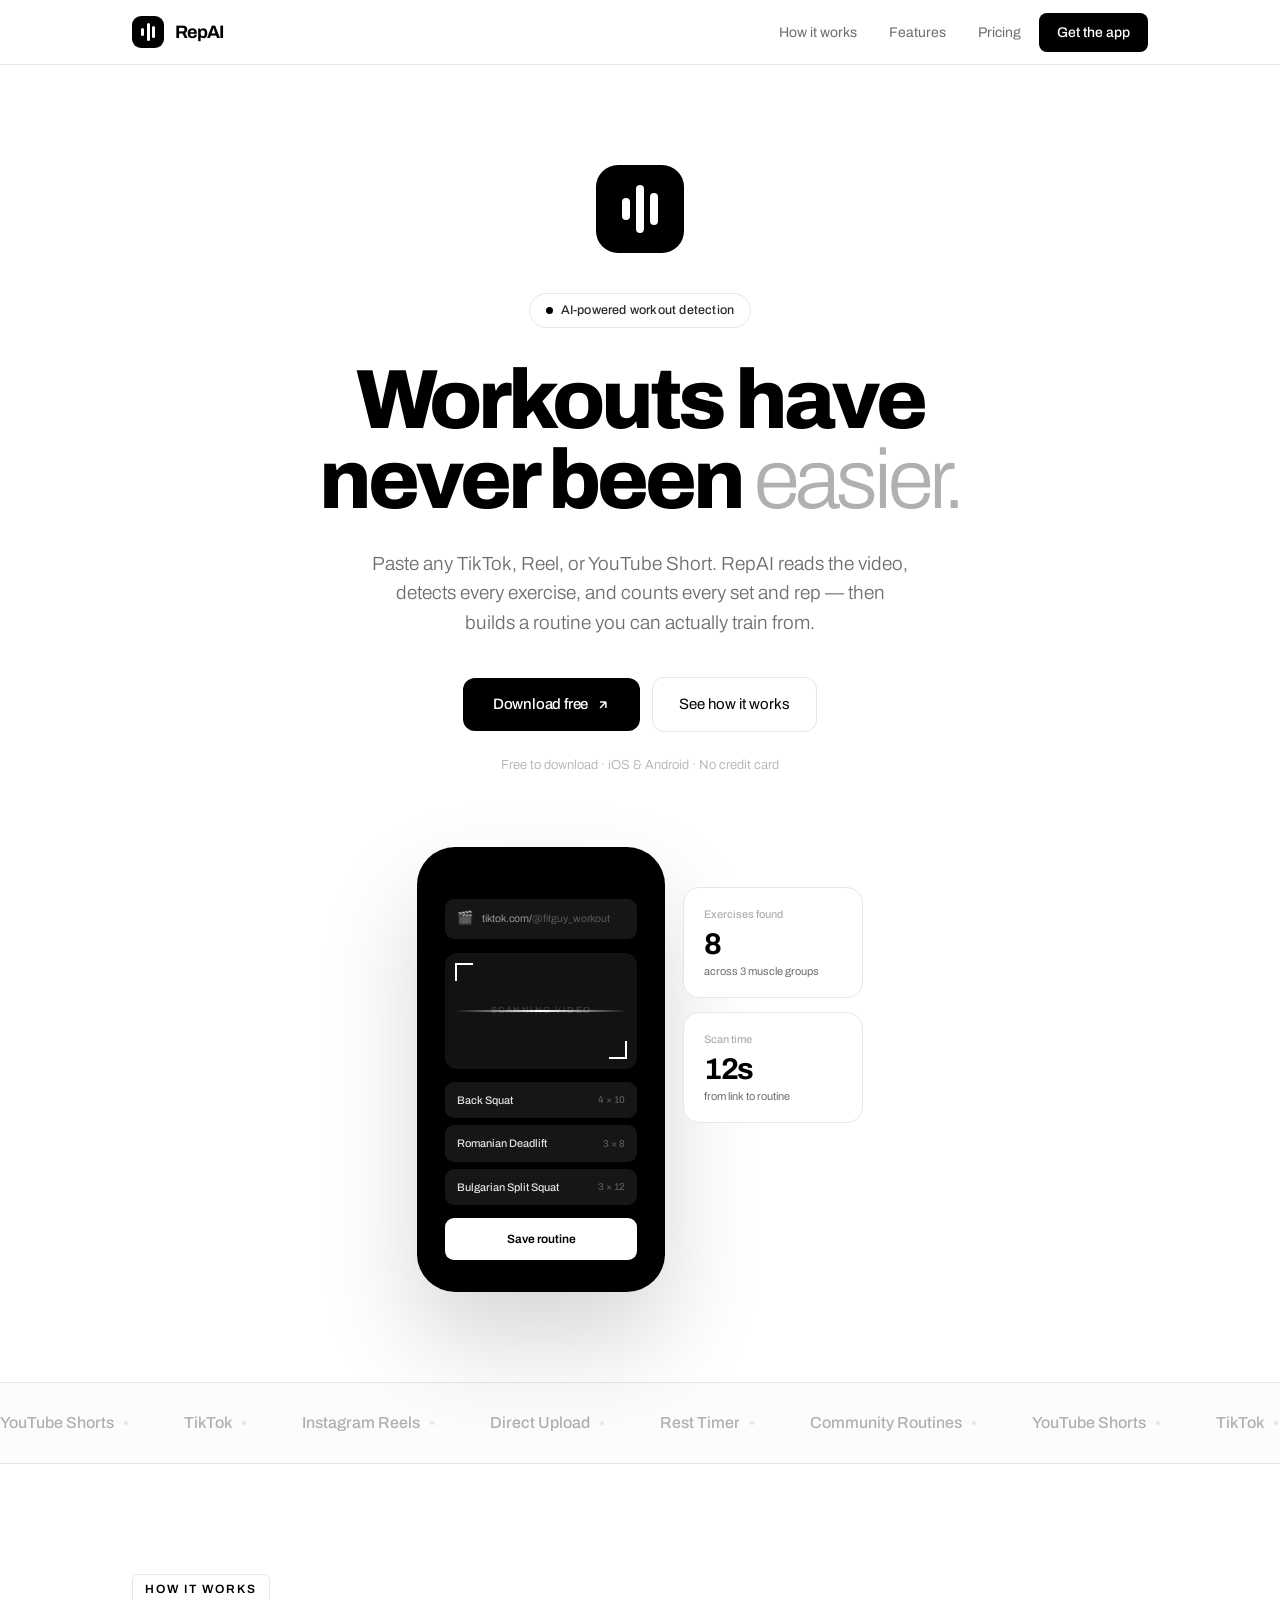
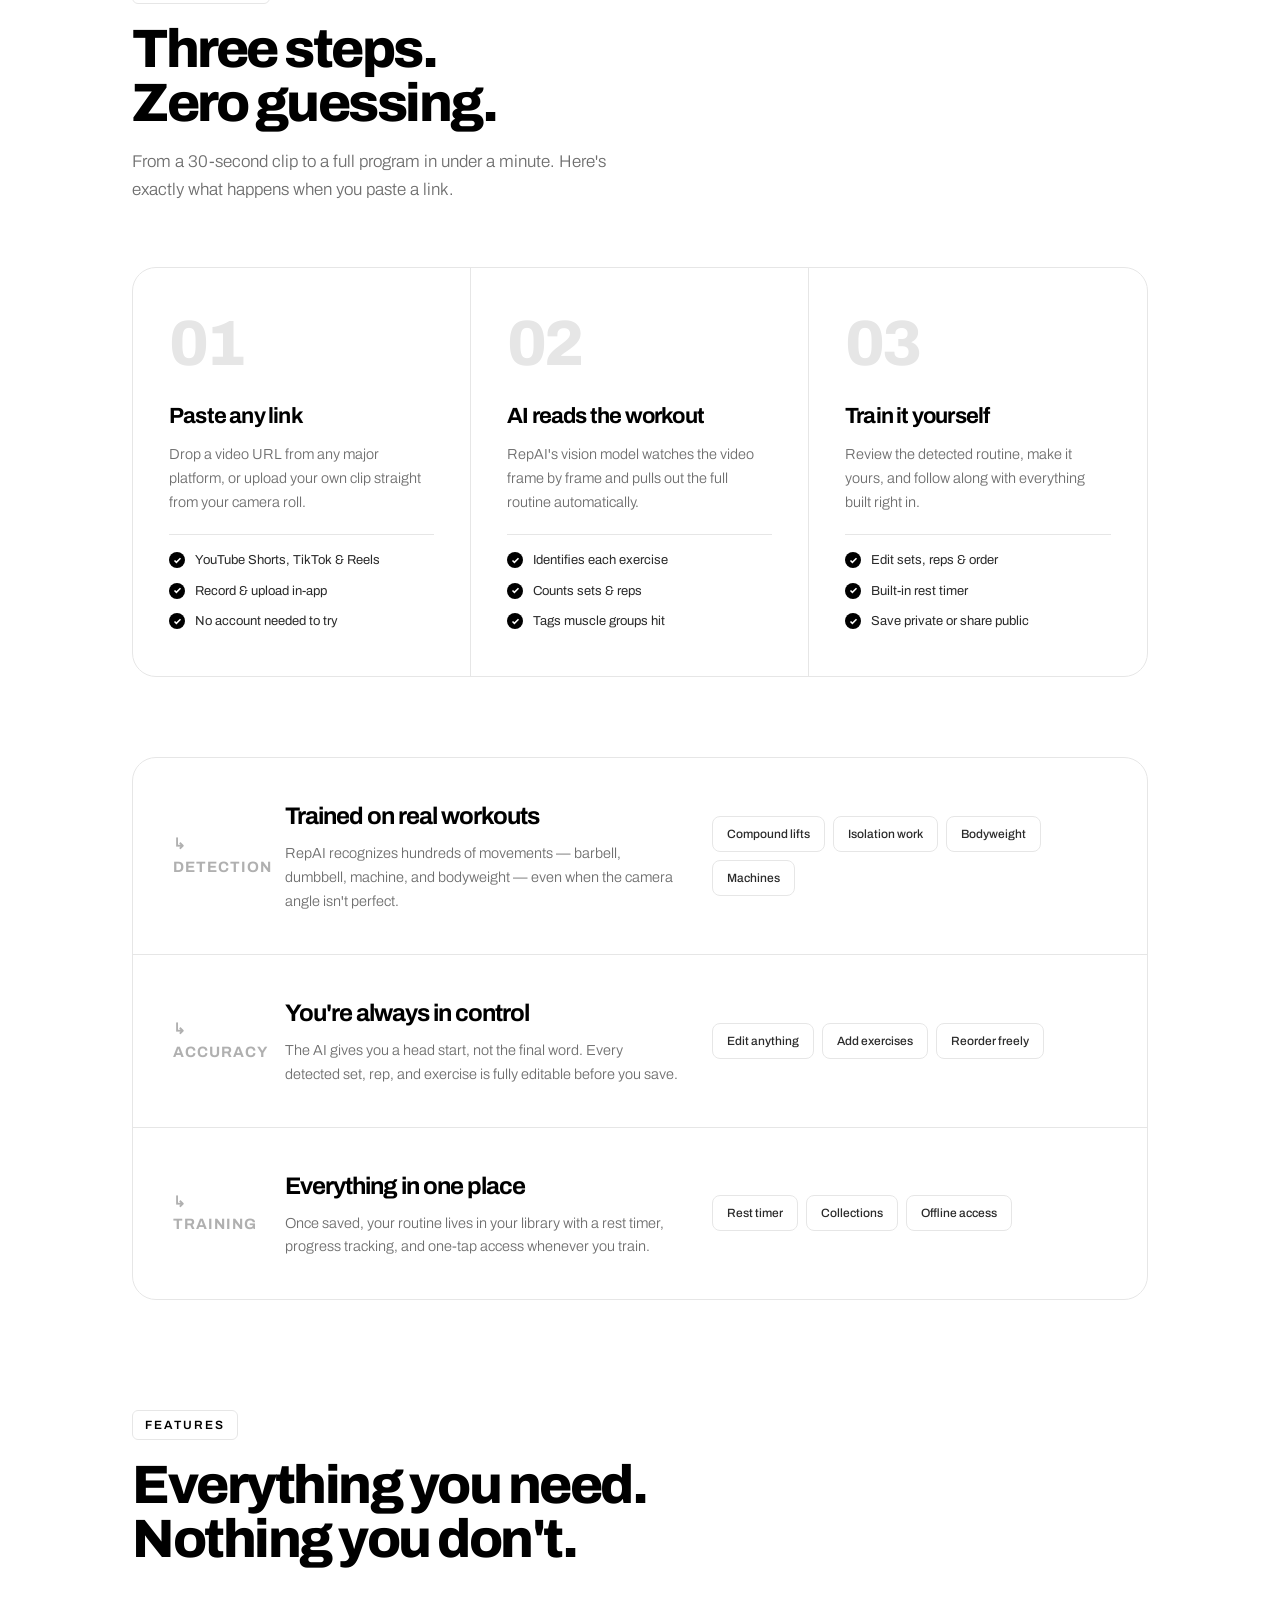
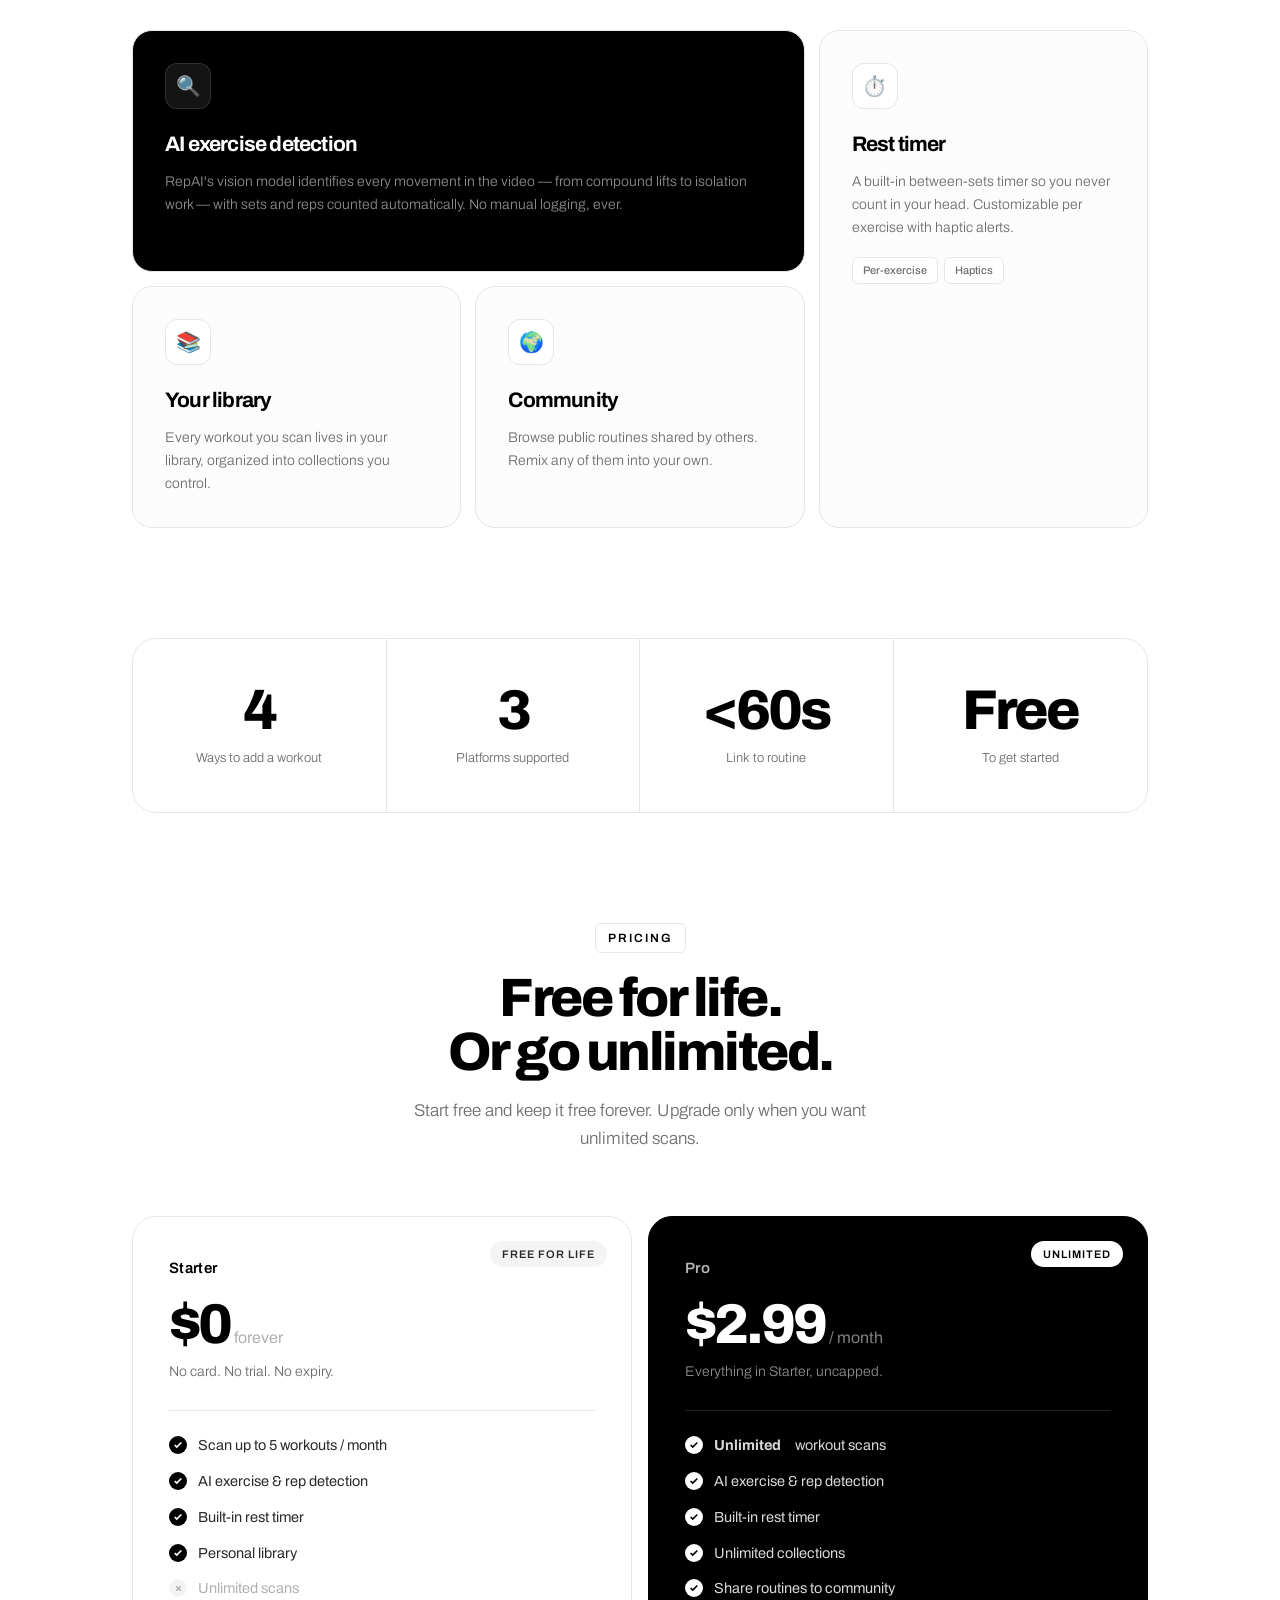
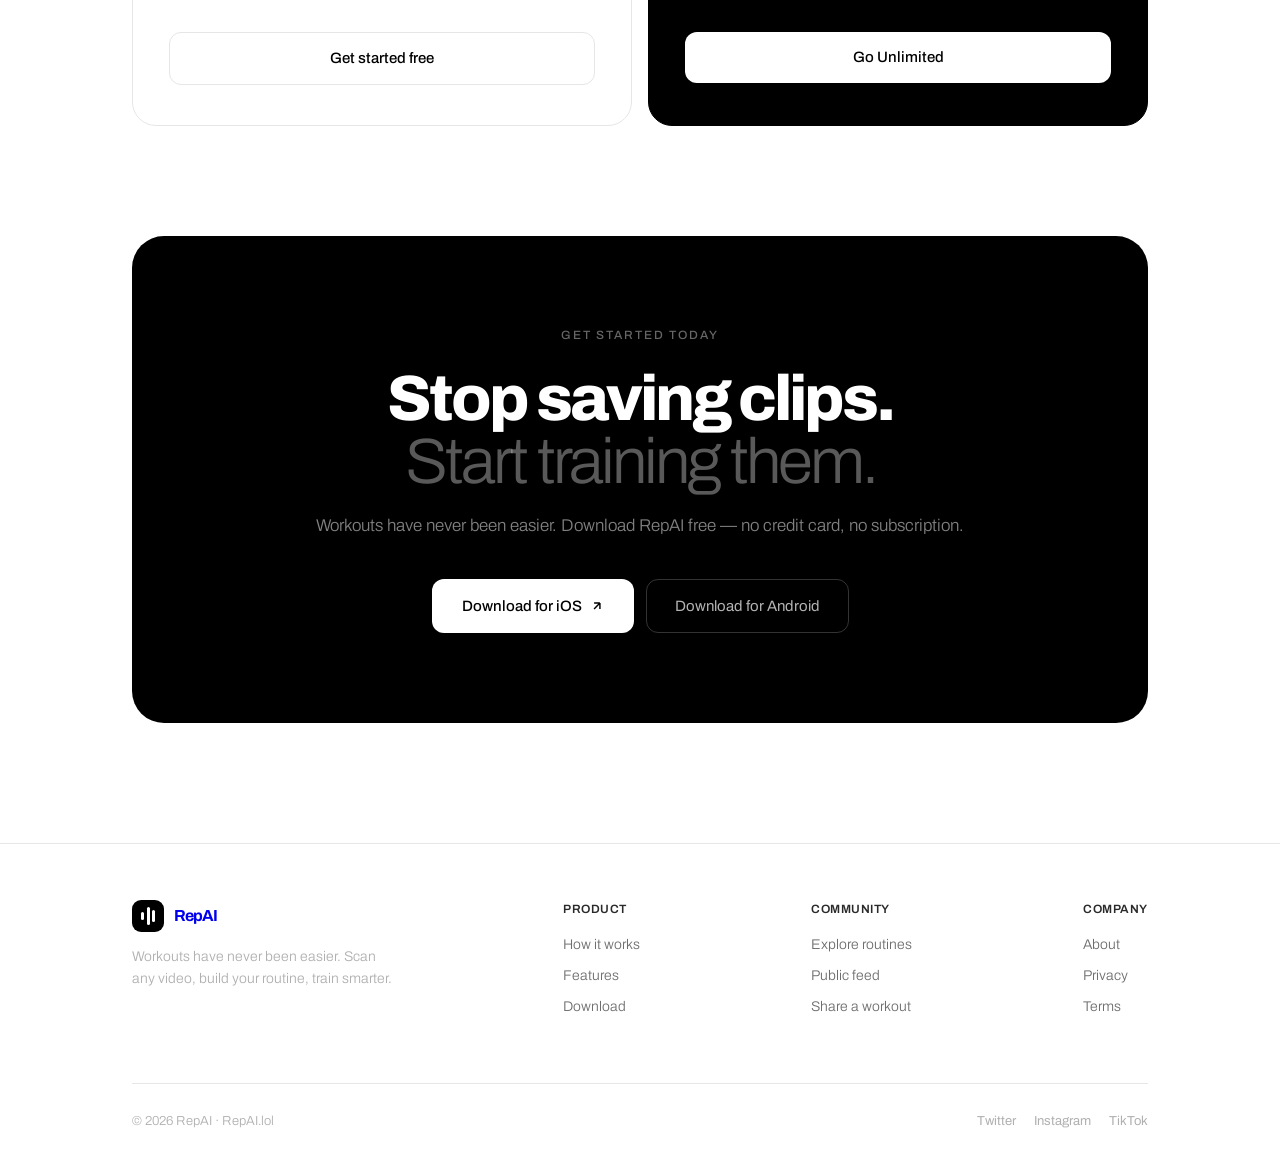
==== commit 6523bb2f: "Update index.html" ====
--- a/index.html
+++ b/index.html
@@ -1,15 +1,4 @@
 <!DOCTYPE html>
-<html lang="en">
-<head>
-<meta charset="UTF-8" />
-<meta name="viewport" content="width=device-width, initial-scale=1.0" />
-<title>RepAI — Workouts have never been easier</title>
-<meta name="description" content="Paste any TikTok, Reel, or YouTube Short. RepAI's AI detects every exercise, set, and rep — then builds a routine you can train from. Workouts have never been easier." />
-<link rel="preconnect" href="https://fonts.googleapis.com" />
-<link rel="preconnect" href="https://fonts.gstatic.com" crossorigin />
-<link href="https://fonts.googleapis.com/css2?family=Archivo:wght@300;400;500;600;700;800;900&display=swap" rel="stylesheet" />
-<style>
-  *, *::before, *::after { box-sizing: bor<!DOCTYPE html>
 <html lang="en">
 <head>
 <meta charset="UTF-8" />
@@ -201,15 +190,42 @@
   .stat-n { font-size: 56px; font-weight: 800; letter-spacing: -3px; line-height: 1; margin-bottom: 10px; }
   .stat-l { font-size: 13px; color: var(--g5); font-weight: 300; line-height: 1.5; }
 
-  /* ─── QUOTE ─── */
-  .quote-section { padding: 130px 0; text-align: center; }
-  .quote { font-size: 44px; font-weight: 300; letter-spacing: -1.5px; line-height: 1.25; max-width: 760px; margin: 0 auto 32px; }
-  .quote b { font-weight: 700; }
-  .quote-author { display: inline-flex; align-items: center; gap: 12px; }
-  .quote-av { width: 40px; height: 40px; border-radius: 50%; background: var(--g2); border: 1px solid var(--g3); display: flex; align-items: center; justify-content: center; font-size: 14px; font-weight: 600; color: var(--g5); }
-  .quote-meta { text-align: left; }
-  .quote-name { font-size: 14px; font-weight: 600; }
-  .quote-handle { font-size: 13px; color: var(--g4); font-weight: 300; }
+  /* ─── PRICING ─── */
+  .pricing-grid { display: grid; grid-template-columns: 1fr 1fr; gap: 16px; margin-top: 64px; }
+  .price-card { border: 1px solid var(--g3); border-radius: 24px; padding: 40px 36px; position: relative; transition: transform 0.35s var(--ease), border-color 0.35s, box-shadow 0.35s; }
+  .price-card:hover { transform: translateY(-4px); box-shadow: 0 16px 40px rgba(0,0,0,0.06); }
+  .price-card.free { background: var(--white); }
+  .price-card.free:hover { border-color: var(--black); }
+  .price-card.pro { background: var(--black); color: var(--white); border-color: var(--black); }
+  .price-card.pro:hover { box-shadow: 0 16px 50px rgba(0,0,0,0.28); }
+  .price-tag-badge { position: absolute; top: 24px; right: 24px; font-size: 11px; font-weight: 600; letter-spacing: 1px; text-transform: uppercase; padding: 5px 12px; border-radius: 100px; }
+  .price-card.free .price-tag-badge { background: var(--g2); color: var(--g6); }
+  .price-card.pro .price-tag-badge { background: var(--white); color: var(--black); }
+  .price-name { font-size: 15px; font-weight: 600; letter-spacing: 0.3px; margin-bottom: 18px; }
+  .price-card.pro .price-name { color: rgba(255,255,255,0.7); }
+  .price-amount { display: flex; align-items: baseline; gap: 4px; margin-bottom: 8px; }
+  .price-big { font-size: 56px; font-weight: 800; letter-spacing: -3px; line-height: 1; }
+  .price-period { font-size: 16px; font-weight: 400; color: var(--g4); }
+  .price-card.pro .price-period { color: rgba(255,255,255,0.5); }
+  .price-sub { font-size: 14px; color: var(--g5); font-weight: 300; margin-bottom: 28px; min-height: 21px; }
+  .price-card.pro .price-sub { color: rgba(255,255,255,0.55); }
+  .price-divider { height: 1px; background: var(--g3); margin-bottom: 24px; }
+  .price-card.pro .price-divider { background: rgba(255,255,255,0.12); }
+  .price-features { list-style: none; margin-bottom: 32px; }
+  .price-feature { display: flex; align-items: flex-start; gap: 11px; font-size: 14.5px; font-weight: 400; line-height: 1.5; margin-bottom: 14px; color: var(--g6); }
+  .price-card.pro .price-feature { color: rgba(255,255,255,0.85); }
+  .price-feature:last-child { margin-bottom: 0; }
+  .price-check { flex-shrink: 0; width: 18px; height: 18px; border-radius: 50%; background: var(--black); display: flex; align-items: center; justify-content: center; margin-top: 1px; }
+  .price-card.pro .price-check { background: var(--white); }
+  .price-check svg { width: 10px; height: 10px; }
+  .price-feature.muted { color: var(--g4); }
+  .price-x { flex-shrink: 0; width: 18px; height: 18px; border-radius: 50%; background: var(--g2); display: flex; align-items: center; justify-content: center; margin-top: 1px; }
+  .price-x svg { width: 9px; height: 9px; }
+  .price-btn { display: block; width: 100%; text-align: center; padding: 14px; border-radius: 12px; font-size: 15px; font-weight: 500; text-decoration: none; cursor: pointer; transition: transform 0.25s var(--ease-spring), opacity 0.25s, border-color 0.25s; }
+  .price-btn-free { background: var(--white); color: var(--black); border: 1px solid var(--g3); }
+  .price-btn-free:hover { transform: translateY(-2px); border-color: var(--black); }
+  .price-btn-pro { background: var(--white); color: var(--black); border: none; }
+  .price-btn-pro:hover { transform: translateY(-2px); opacity: 0.9; }
 
   /* ─── CTA ─── */
   .cta { padding: 0 0 120px; }
@@ -252,6 +268,7 @@
     .dd-row { grid-template-columns: 1fr; gap: 16px; }
     .bento { grid-template-columns: 1fr; }
     .cell.big, .cell.tall { grid-column: span 1; grid-row: span 1; }
+    .pricing-grid { grid-template-columns: 1fr; }
     .stats { grid-template-columns: repeat(2, 1fr); }
     .stat:nth-child(2) { border-right: none; }
     .stat:nth-child(1), .stat:nth-child(2) { border-bottom: 1px solid var(--g3); }
@@ -278,7 +295,7 @@
     <div class="nav-links">
       <a href="#how">How it works</a>
       <a href="#features">Features</a>
-      <a href="#reviews">Reviews</a>
+      <a href="#pricing">Pricing</a>
       <a href="#download" class="nav-cta">Get the app</a>
     </div>
   </div>
@@ -462,7 +479,7 @@
 <section class="section" style="padding-top:0;">
   <div class="container">
     <div class="stats reveal">
-      <div class="stat"><div class="stat-n" data-count="50">0</div><div class="stat-l">Workouts scanned</div></div>
+      <div class="stat"><div class="stat-n">4</div><div class="stat-l">Ways to add a workout</div></div>
       <div class="stat"><div class="stat-n">3</div><div class="stat-l">Platforms supported</div></div>
       <div class="stat"><div class="stat-n">&lt;60s</div><div class="stat-l">Link to routine</div></div>
       <div class="stat"><div class="stat-n">Free</div><div class="stat-l">To get started</div></div>
@@ -470,12 +487,53 @@
   </div>
 </section>
 
-<section class="quote-section" id="reviews">
-  <div class="container">
-    <p class="quote reveal">"I found a brutal leg day on TikTok and had no clue how many sets there were. RepAI figured it out <b>instantly.</b> I've never trained this easily."</p>
-    <div class="quote-author reveal d1">
-      <div class="quote-av">AJ</div>
-      <div class="quote-meta"><div class="quote-name">Alex Johnson</div><div class="quote-handle">@alexlifts</div></div>
+<section class="section" id="pricing" style="padding-top:0;">
+  <div class="container">
+    <div class="reveal" style="text-align:center;">
+      <span class="label">Pricing</span>
+      <h2 class="h2">Free for life.<br>Or go unlimited.</h2>
+      <p class="sec-sub" style="margin:0 auto;">Start free and keep it free forever. Upgrade only when you want unlimited scans.</p>
+    </div>
+    <div class="pricing-grid reveal d1">
+
+      <div class="price-card free">
+        <span class="price-tag-badge">Free for life</span>
+        <div class="price-name">Starter</div>
+        <div class="price-amount">
+          <span class="price-big">$0</span>
+          <span class="price-period">forever</span>
+        </div>
+        <p class="price-sub">No card. No trial. No expiry.</p>
+        <div class="price-divider"></div>
+        <ul class="price-features">
+          <li class="price-feature"><span class="price-check"><svg viewBox="0 0 24 24" fill="none" stroke="white" stroke-width="4"><path d="M20 6L9 17l-5-5"/></svg></span>Scan up to 5 workouts / month</li>
+          <li class="price-feature"><span class="price-check"><svg viewBox="0 0 24 24" fill="none" stroke="white" stroke-width="4"><path d="M20 6L9 17l-5-5"/></svg></span>AI exercise &amp; rep detection</li>
+          <li class="price-feature"><span class="price-check"><svg viewBox="0 0 24 24" fill="none" stroke="white" stroke-width="4"><path d="M20 6L9 17l-5-5"/></svg></span>Built-in rest timer</li>
+          <li class="price-feature"><span class="price-check"><svg viewBox="0 0 24 24" fill="none" stroke="white" stroke-width="4"><path d="M20 6L9 17l-5-5"/></svg></span>Personal library</li>
+          <li class="price-feature muted"><span class="price-x"><svg viewBox="0 0 24 24" fill="none" stroke="#b0b0b0" stroke-width="4"><path d="M18 6L6 18M6 6l12 12"/></svg></span>Unlimited scans</li>
+        </ul>
+        <a href="#download" class="price-btn price-btn-free">Get started free</a>
+      </div>
+
+      <div class="price-card pro">
+        <span class="price-tag-badge">Unlimited</span>
+        <div class="price-name">Pro</div>
+        <div class="price-amount">
+          <span class="price-big">$2.99</span>
+          <span class="price-period">/ month</span>
+        </div>
+        <p class="price-sub">Everything in Starter, uncapped.</p>
+        <div class="price-divider"></div>
+        <ul class="price-features">
+          <li class="price-feature"><span class="price-check"><svg viewBox="0 0 24 24" fill="none" stroke="black" stroke-width="4"><path d="M20 6L9 17l-5-5"/></svg></span><strong>Unlimited</strong>&nbsp;workout scans</li>
+          <li class="price-feature"><span class="price-check"><svg viewBox="0 0 24 24" fill="none" stroke="black" stroke-width="4"><path d="M20 6L9 17l-5-5"/></svg></span>AI exercise &amp; rep detection</li>
+          <li class="price-feature"><span class="price-check"><svg viewBox="0 0 24 24" fill="none" stroke="black" stroke-width="4"><path d="M20 6L9 17l-5-5"/></svg></span>Built-in rest timer</li>
+          <li class="price-feature"><span class="price-check"><svg viewBox="0 0 24 24" fill="none" stroke="black" stroke-width="4"><path d="M20 6L9 17l-5-5"/></svg></span>Unlimited collections</li>
+          <li class="price-feature"><span class="price-check"><svg viewBox="0 0 24 24" fill="none" stroke="black" stroke-width="4"><path d="M20 6L9 17l-5-5"/></svg></span>Share routines to community</li>
+        </ul>
+        <a href="#download" class="price-btn price-btn-pro">Go Unlimited</a>
+      </div>
+
     </div>
   </div>
 </section>
@@ -529,561 +587,6 @@
   window.addEventListener('scroll', () => {
     nav.classList.toggle('scrolled', window.scrollY > 10);
   });
-
-  // Count-up animation for stat
-  const counter = document.querySelector('[data-count]');
-  if (counter) {
-    const target = parseInt(counter.dataset.count);
-    const countObs = new IntersectionObserver((entries) => {
-      entries.forEach(e => {
-        if (e.isIntersecting) {
-          let cur = 0;
-          const step = target / 40;
-          const tick = () => {
-            cur += step;
-            if (cur < target) { counter.textContent = Math.round(cur); requestAnimationFrame(tick); }
-            else { counter.textContent = target + 'K+'; }
-          };
-          tick();
-          countObs.unobserve(e.target);
-        }
-      });
-    }, { threshold: 0.5 });
-    countObs.observe(counter);
-  }
-</script>
-</body>
-</html>der-box; margin: 0; padding: 0; }
-
-  :root {
-    --black: #000000;
-    --white: #ffffff;
-    --g1: #fcfcfc; --g2: #f4f4f4; --g3: #e6e6e6;
-    --g4: #b0b0b0; --g5: #6e6e6e; --g6: #2a2a2a;
-    --ease: cubic-bezier(0.22, 1, 0.36, 1);
-    --ease-spring: cubic-bezier(0.34, 1.56, 0.64, 1);
-  }
-
-  html { scroll-behavior: smooth; }
-  body { font-family: 'Archivo', sans-serif; background: var(--white); color: var(--black); -webkit-font-smoothing: antialiased; line-height: 1.5; overflow-x: hidden; }
-  .container { max-width: 1080px; margin: 0 auto; padding: 0 32px; }
-  .sr-only { position: absolute; width: 1px; height: 1px; clip: rect(0,0,0,0); overflow: hidden; }
-
-  /* ─── KEYFRAMES ─── */
-  @keyframes fadeUp { from { opacity: 0; transform: translateY(28px); } to { opacity: 1; transform: translateY(0); } }
-  @keyframes fadeIn { from { opacity: 0; } to { opacity: 1; } }
-  @keyframes scaleIn { from { opacity: 0; transform: scale(0.92); } to { opacity: 1; transform: scale(1); } }
-  @keyframes float { 0%,100% { transform: translateY(0); } 50% { transform: translateY(-8px); } }
-  @keyframes scanLine { 0% { top: 8px; opacity: 1; } 100% { top: calc(100% - 8px); opacity: 0.15; } }
-  @keyframes blink { 0%,100% { opacity: 1; } 50% { opacity: 0.25; } }
-  @keyframes marquee { from { transform: translateX(0); } to { transform: translateX(-50%); } }
-  @keyframes drawLine { from { stroke-dashoffset: 1000; } to { stroke-dashoffset: 0; } }
-
-  /* logo animation */
-  @keyframes logoBar1 { 0%,100% { height: 8px; } 50% { height: 18px; } }
-  @keyframes logoBar2 { 0%,100% { height: 18px; } 50% { height: 10px; } }
-  @keyframes logoBar3 { 0%,100% { height: 12px; } 50% { height: 20px; } }
-  @keyframes logoPulse { 0%,100% { transform: scale(1); } 50% { transform: scale(1.06); } }
-  @keyframes rotateRing { from { transform: rotate(0deg); } to { transform: rotate(360deg); } }
-
-  .reveal { opacity: 0; }
-  .reveal.in { animation: fadeUp 0.8s var(--ease) forwards; }
-  .reveal-scale { opacity: 0; }
-  .reveal-scale.in { animation: scaleIn 0.7s var(--ease) forwards; }
-  .d1 { animation-delay: 0.08s; } .d2 { animation-delay: 0.18s; }
-  .d3 { animation-delay: 0.28s; } .d4 { animation-delay: 0.38s; }
-  .d5 { animation-delay: 0.48s; } .d6 { animation-delay: 0.58s; }
-
-  /* ─── ANIMATED LOGO ─── */
-  .logo-anim { width: 32px; height: 32px; background: var(--black); border-radius: 9px; display: inline-flex; align-items: center; justify-content: center; gap: 2.5px; position: relative; overflow: hidden; }
-  .logo-anim:hover { animation: logoPulse 0.6s var(--ease-spring); }
-  .logo-anim .lbar { width: 3px; background: var(--white); border-radius: 2px; }
-  .logo-anim .lbar1 { height: 8px;  animation: logoBar1 1.4s ease-in-out infinite; }
-  .logo-anim .lbar2 { height: 18px; animation: logoBar2 1.4s ease-in-out infinite 0.15s; }
-  .logo-anim .lbar3 { height: 12px; animation: logoBar3 1.4s ease-in-out infinite 0.3s; }
-
-  .logo-anim-lg { width: 88px; height: 88px; border-radius: 22px; gap: 6px; }
-  .logo-anim-lg .lbar { width: 8px; border-radius: 4px; }
-  .logo-anim-lg .lbar1 { height: 22px; } .logo-anim-lg .lbar2 { height: 48px; } .logo-anim-lg .lbar3 { height: 32px; }
-  .logo-ring { position: absolute; inset: -3px; border: 2px solid var(--black); border-top-color: transparent; border-radius: 24px; animation: rotateRing 3s linear infinite; opacity: 0; }
-  .logo-anim-lg:hover .logo-ring { opacity: 0.15; }
-
-  /* ─── NAV ─── */
-  nav { position: sticky; top: 0; z-index: 100; background: rgba(255,255,255,0.82); backdrop-filter: blur(24px); border-bottom: 1px solid var(--g3); transition: padding 0.3s var(--ease); }
-  nav.scrolled { border-bottom-color: var(--g4); }
-  .nav-inner { max-width: 1080px; margin: 0 auto; padding: 0 32px; height: 64px; display: flex; align-items: center; justify-content: space-between; }
-  .logo { display: flex; align-items: center; gap: 11px; text-decoration: none; }
-  .logo-text { font-size: 18px; font-weight: 700; color: var(--black); letter-spacing: -1px; }
-  .nav-links { display: flex; align-items: center; gap: 4px; }
-  .nav-links a { font-size: 14px; color: var(--g5); text-decoration: none; padding: 7px 14px; border-radius: 8px; font-weight: 400; position: relative; transition: color 0.2s var(--ease); }
-  .nav-links a:not(.nav-cta)::after { content: ''; position: absolute; left: 14px; right: 14px; bottom: 3px; height: 1px; background: var(--black); transform: scaleX(0); transform-origin: left; transition: transform 0.3s var(--ease); }
-  .nav-links a:not(.nav-cta):hover { color: var(--black); }
-  .nav-links a:not(.nav-cta):hover::after { transform: scaleX(1); }
-  .nav-cta { background: var(--black) !important; color: var(--white) !important; font-weight: 500 !important; padding: 9px 18px !important; transition: transform 0.2s var(--ease-spring), opacity 0.2s !important; }
-  .nav-cta:hover { opacity: 0.88 !important; color: var(--white) !important; transform: translateY(-1px); }
-
-  /* ─── HERO ─── */
-  .hero { padding: 100px 0 90px; text-align: center; position: relative; }
-  .hero-logo { margin-bottom: 40px; }
-  .eyebrow { display: inline-flex; align-items: center; gap: 8px; border: 1px solid var(--g3); border-radius: 100px; padding: 7px 16px; margin-bottom: 32px; transition: border-color 0.3s var(--ease), transform 0.3s var(--ease); }
-  .eyebrow:hover { border-color: var(--g4); transform: translateY(-1px); }
-  .eyebrow-dot { width: 7px; height: 7px; border-radius: 50%; background: var(--black); animation: blink 2.4s ease-in-out infinite; }
-  .eyebrow-text { font-size: 12.5px; font-weight: 500; color: var(--g6); letter-spacing: 0.2px; }
-  .hero h1 { font-size: 84px; font-weight: 800; line-height: 0.96; letter-spacing: -4px; margin-bottom: 28px; }
-  .hero h1 .light { color: var(--g4); font-weight: 300; display: inline-block; }
-  .hero-sub { font-size: 19px; line-height: 1.55; color: var(--g5); max-width: 540px; margin: 0 auto 40px; font-weight: 300; }
-  .hero-btns { display: flex; gap: 12px; justify-content: center; align-items: center; margin-bottom: 24px; }
-  .btn-p { background: var(--black); color: var(--white); padding: 15px 30px; border-radius: 12px; font-size: 15px; font-weight: 500; text-decoration: none; border: none; cursor: pointer; letter-spacing: -0.2px; transition: transform 0.25s var(--ease-spring), box-shadow 0.25s var(--ease); display: inline-flex; align-items: center; gap: 8px; }
-  .btn-p svg { transition: transform 0.25s var(--ease); }
-  .btn-p:hover { transform: translateY(-2px); box-shadow: 0 12px 30px rgba(0,0,0,0.18); }
-  .btn-p:hover svg { transform: translate(2px, -2px); }
-  .btn-s { background: var(--white); color: var(--black); padding: 15px 26px; border-radius: 12px; font-size: 15px; font-weight: 400; text-decoration: none; border: 1px solid var(--g3); cursor: pointer; transition: transform 0.25s var(--ease-spring), border-color 0.25s; }
-  .btn-s:hover { transform: translateY(-2px); border-color: var(--black); }
-  .hero-note { font-size: 13px; color: var(--g4); font-weight: 300; }
-
-  .hero-visual { margin-top: 72px; display: flex; justify-content: center; gap: 18px; align-items: flex-start; }
-  .hero-float { animation: float 6s ease-in-out infinite; }
-  .phone { width: 248px; background: var(--black); border-radius: 38px; padding: 12px; box-shadow: 0 50px 100px rgba(0,0,0,0.16); }
-  .screen { background: var(--black); border-radius: 28px; overflow: hidden; }
-  .notch { width: 90px; height: 26px; background: var(--black); border-radius: 0 0 16px 16px; margin: 0 auto; }
-  .pcontent { padding: 14px 16px 20px; }
-  .urlbar { background: #161616; border-radius: 9px; padding: 10px 12px; margin-bottom: 14px; display: flex; align-items: center; gap: 9px; }
-  .urlbar-i { font-size: 13px; }
-  .urlbar-t { font-size: 10.5px; color: #5a5a5a; }
-  .urlbar-t span { color: #999; }
-  .scan { background: #121212; border-radius: 12px; height: 116px; margin-bottom: 13px; position: relative; overflow: hidden; display: flex; align-items: center; justify-content: center; }
-  .scan::before, .scan::after { content: ''; position: absolute; width: 18px; height: 18px; border: 2px solid #fff; }
-  .scan::before { top: 10px; left: 10px; border-width: 2px 0 0 2px; }
-  .scan::after { bottom: 10px; right: 10px; border-width: 0 2px 2px 0; }
-  .scan-label { font-size: 9px; color: #3a3a3a; font-weight: 600; letter-spacing: 1.5px; text-transform: uppercase; }
-  .scanline { position: absolute; left: 10px; right: 10px; height: 2px; background: linear-gradient(90deg, transparent, #fff, transparent); animation: scanLine 2.2s ease-in-out infinite; }
-  .exs { display: flex; flex-direction: column; gap: 7px; }
-  .ex { background: #161616; border-radius: 9px; padding: 10px 12px; display: flex; align-items: center; justify-content: space-between; opacity: 0; animation: fadeUp 0.5s var(--ease) forwards; }
-  .ex:nth-child(1) { animation-delay: 0.9s; } .ex:nth-child(2) { animation-delay: 1.1s; } .ex:nth-child(3) { animation-delay: 1.3s; }
-  .ex-n { font-size: 11px; color: #e0e0e0; font-weight: 500; }
-  .ex-s { font-size: 10px; color: #5a5a5a; font-weight: 500; }
-  .pfoot { margin-top: 13px; background: var(--white); border-radius: 9px; padding: 12px; text-align: center; font-size: 12px; color: var(--black); font-weight: 600; }
-  .side-cards { display: flex; flex-direction: column; gap: 14px; margin-top: 40px; }
-  .side-card { background: var(--white); border: 1px solid var(--g3); border-radius: 16px; padding: 18px 20px; width: 180px; text-align: left; transition: transform 0.3s var(--ease), border-color 0.3s; }
-  .side-card:hover { transform: translateY(-3px); border-color: var(--black); }
-  .side-card-l { font-size: 11px; color: var(--g4); font-weight: 500; margin-bottom: 6px; }
-  .side-card-v { font-size: 30px; font-weight: 700; letter-spacing: -1.5px; line-height: 1; margin-bottom: 4px; }
-  .side-card-s { font-size: 11px; color: var(--g5); font-weight: 400; }
-
-  /* ─── MARQUEE ─── */
-  .marquee-wrap { border-top: 1px solid var(--g3); border-bottom: 1px solid var(--g3); padding: 28px 0; overflow: hidden; background: var(--g1); }
-  .marquee { display: flex; gap: 56px; width: max-content; animation: marquee 24s linear infinite; }
-  .marquee-item { display: flex; align-items: center; gap: 10px; font-size: 16px; font-weight: 500; color: var(--g4); white-space: nowrap; }
-  .marquee-item-dot { width: 4px; height: 4px; border-radius: 50%; background: var(--g3); }
-
-  /* ─── SECTIONS ─── */
-  .section { padding: 110px 0; }
-  .label { display: inline-block; font-size: 12px; font-weight: 600; color: var(--black); letter-spacing: 2px; text-transform: uppercase; margin-bottom: 18px; padding: 5px 12px; border: 1px solid var(--g3); border-radius: 6px; }
-  .h2 { font-size: 54px; font-weight: 800; letter-spacing: -2.5px; line-height: 1.0; margin-bottom: 18px; }
-  .sec-sub { font-size: 17px; color: var(--g5); line-height: 1.6; font-weight: 300; max-width: 480px; }
-
-  /* ─── HOW IT WORKS (expanded) ─── */
-  .steps { display: grid; grid-template-columns: repeat(3, 1fr); margin-top: 64px; border: 1px solid var(--g3); border-radius: 24px; overflow: hidden; }
-  .step { padding: 44px 36px; border-right: 1px solid var(--g3); position: relative; transition: background 0.3s var(--ease); }
-  .step:last-child { border-right: none; }
-  .step:hover { background: var(--g1); }
-  .step-num { font-size: 64px; font-weight: 800; color: var(--g3); letter-spacing: -3px; line-height: 1; margin-bottom: 24px; transition: color 0.3s var(--ease); }
-  .step:hover .step-num { color: var(--black); }
-  .step-t { font-size: 22px; font-weight: 700; letter-spacing: -0.8px; margin-bottom: 10px; }
-  .step-d { font-size: 14.5px; color: var(--g5); line-height: 1.65; font-weight: 300; margin-bottom: 20px; }
-  .step-detail { border-top: 1px solid var(--g3); padding-top: 16px; }
-  .step-detail-item { display: flex; align-items: flex-start; gap: 10px; margin-bottom: 11px; font-size: 13px; color: var(--g6); font-weight: 400; line-height: 1.5; }
-  .step-detail-item:last-child { margin-bottom: 0; }
-  .step-check { flex-shrink: 0; width: 16px; height: 16px; border-radius: 50%; background: var(--black); display: flex; align-items: center; justify-content: center; margin-top: 1px; }
-  .step-check svg { width: 9px; height: 9px; }
-
-  /* deep dive rows under steps */
-  .deepdive { margin-top: 80px; display: flex; flex-direction: column; gap: 0; border: 1px solid var(--g3); border-radius: 24px; overflow: hidden; }
-  .dd-row { display: grid; grid-template-columns: 80px 1fr 1fr; gap: 32px; padding: 40px; border-bottom: 1px solid var(--g3); align-items: center; transition: background 0.3s var(--ease); }
-  .dd-row:last-child { border-bottom: none; }
-  .dd-row:hover { background: var(--g1); }
-  .dd-num { font-size: 15px; font-weight: 700; color: var(--g4); letter-spacing: 1px; }
-  .dd-content h3 { font-size: 24px; font-weight: 700; letter-spacing: -1px; margin-bottom: 8px; }
-  .dd-content p { font-size: 14.5px; color: var(--g5); line-height: 1.65; font-weight: 300; }
-  .dd-visual { display: flex; gap: 8px; flex-wrap: wrap; }
-  .dd-chip { font-size: 12px; font-weight: 500; color: var(--g6); background: var(--white); border: 1px solid var(--g3); border-radius: 8px; padding: 8px 14px; transition: transform 0.2s var(--ease-spring), border-color 0.2s; }
-  .dd-row:hover .dd-chip { border-color: var(--g4); }
-  .dd-chip:hover { transform: translateY(-2px); border-color: var(--black) !important; }
-
-  /* ─── BENTO ─── */
-  .bento { display: grid; grid-template-columns: repeat(3, 1fr); grid-auto-rows: 1fr; gap: 14px; margin-top: 64px; }
-  .cell { background: var(--g1); border: 1px solid var(--g3); border-radius: 20px; padding: 32px; transition: transform 0.35s var(--ease), border-color 0.35s, box-shadow 0.35s; }
-  .cell:hover { transform: translateY(-4px); border-color: var(--black); box-shadow: 0 16px 40px rgba(0,0,0,0.06); }
-  .cell.big { grid-column: span 2; background: var(--black); color: var(--white); }
-  .cell.big:hover { box-shadow: 0 16px 40px rgba(0,0,0,0.25); }
-  .cell.tall { grid-row: span 2; }
-  .cell-ico { width: 46px; height: 46px; border-radius: 12px; background: var(--white); border: 1px solid var(--g3); display: flex; align-items: center; justify-content: center; font-size: 20px; margin-bottom: 20px; transition: transform 0.35s var(--ease-spring); }
-  .cell:hover .cell-ico { transform: scale(1.1) rotate(-5deg); }
-  .cell.big .cell-ico { background: rgba(255,255,255,0.08); border-color: rgba(255,255,255,0.12); }
-  .cell-t { font-size: 21px; font-weight: 700; letter-spacing: -0.8px; margin-bottom: 9px; }
-  .cell-d { font-size: 14px; color: var(--g5); line-height: 1.65; font-weight: 300; }
-  .cell.big .cell-d { color: rgba(255,255,255,0.55); }
-  .cell-tags { display: flex; gap: 6px; flex-wrap: wrap; margin-top: 18px; }
-  .cell-tag { font-size: 11px; font-weight: 500; color: var(--g5); background: var(--white); border: 1px solid var(--g3); border-radius: 6px; padding: 4px 10px; }
-
-  /* ─── STATS ─── */
-  .stats { display: grid; grid-template-columns: repeat(4, 1fr); border: 1px solid var(--g3); border-radius: 24px; overflow: hidden; }
-  .stat { padding: 44px 32px; border-right: 1px solid var(--g3); text-align: center; transition: background 0.3s var(--ease); }
-  .stat:last-child { border-right: none; }
-  .stat:hover { background: var(--g1); }
-  .stat-n { font-size: 56px; font-weight: 800; letter-spacing: -3px; line-height: 1; margin-bottom: 10px; }
-  .stat-l { font-size: 13px; color: var(--g5); font-weight: 300; line-height: 1.5; }
-
-  /* ─── QUOTE ─── */
-  .quote-section { padding: 130px 0; text-align: center; }
-  .quote { font-size: 44px; font-weight: 300; letter-spacing: -1.5px; line-height: 1.25; max-width: 760px; margin: 0 auto 32px; }
-  .quote b { font-weight: 700; }
-  .quote-author { display: inline-flex; align-items: center; gap: 12px; }
-  .quote-av { width: 40px; height: 40px; border-radius: 50%; background: var(--g2); border: 1px solid var(--g3); display: flex; align-items: center; justify-content: center; font-size: 14px; font-weight: 600; color: var(--g5); }
-  .quote-meta { text-align: left; }
-  .quote-name { font-size: 14px; font-weight: 600; }
-  .quote-handle { font-size: 13px; color: var(--g4); font-weight: 300; }
-
-  /* ─── CTA ─── */
-  .cta { padding: 0 0 120px; }
-  .cta-box { background: var(--black); border-radius: 32px; padding: 90px 40px; text-align: center; color: var(--white); position: relative; overflow: hidden; }
-  .cta-eyebrow { font-size: 12px; font-weight: 500; color: rgba(255,255,255,0.4); letter-spacing: 2px; text-transform: uppercase; margin-bottom: 24px; }
-  .cta-h { font-size: 64px; font-weight: 800; letter-spacing: -3px; line-height: 0.98; margin-bottom: 20px; }
-  .cta-h .dim { color: rgba(255,255,255,0.35); font-weight: 300; }
-  .cta-sub { font-size: 17px; color: rgba(255,255,255,0.5); margin-bottom: 40px; font-weight: 300; }
-  .cta-btns { display: flex; gap: 12px; justify-content: center; }
-  .btn-w { background: var(--white); color: var(--black); padding: 15px 30px; border-radius: 12px; font-size: 15px; font-weight: 500; text-decoration: none; border: none; cursor: pointer; transition: transform 0.25s var(--ease-spring); display: inline-flex; align-items: center; gap: 8px; }
-  .btn-w:hover { transform: translateY(-2px); }
-  .btn-w svg { transition: transform 0.25s var(--ease); }
-  .btn-w:hover svg { transform: translate(2px,-2px); }
-  .btn-g { background: transparent; color: rgba(255,255,255,0.7); padding: 15px 28px; border-radius: 12px; font-size: 15px; text-decoration: none; border: 1px solid rgba(255,255,255,0.2); cursor: pointer; transition: border-color 0.25s, transform 0.25s var(--ease-spring); }
-  .btn-g:hover { border-color: rgba(255,255,255,0.5); transform: translateY(-2px); }
-
-  /* ─── FOOTER ─── */
-  footer { border-top: 1px solid var(--g3); padding: 56px 0 40px; }
-  .footer-inner { display: flex; justify-content: space-between; gap: 40px; flex-wrap: wrap; }
-  .footer-brand { max-width: 260px; }
-  .footer-logo { display: flex; align-items: center; gap: 10px; margin-bottom: 14px; text-decoration: none; }
-  .footer-logo-text { font-size: 16px; font-weight: 700; letter-spacing: -1px; }
-  .footer-tag { font-size: 14px; color: var(--g4); line-height: 1.6; font-weight: 300; }
-  .footer-col h4 { font-size: 12px; font-weight: 600; letter-spacing: 0.5px; text-transform: uppercase; margin-bottom: 16px; color: var(--g6); }
-  .footer-col a { display: block; font-size: 14px; color: var(--g5); text-decoration: none; margin-bottom: 10px; font-weight: 300; transition: color 0.2s, padding-left 0.2s var(--ease); }
-  .footer-col a:hover { color: var(--black); padding-left: 4px; }
-  .footer-bottom { margin-top: 56px; padding-top: 28px; border-top: 1px solid var(--g3); display: flex; justify-content: space-between; align-items: center; flex-wrap: wrap; gap: 12px; }
-  .footer-copy { font-size: 13px; color: var(--g4); font-weight: 300; }
-  .footer-social { display: flex; gap: 18px; }
-  .footer-social a { font-size: 13px; color: var(--g4); text-decoration: none; transition: color 0.2s; }
-  .footer-social a:hover { color: var(--black); }
-
-  @media (max-width: 880px) {
-    .hero h1 { font-size: 52px; letter-spacing: -2.5px; }
-    .hero-visual { flex-direction: column; align-items: center; }
-    .side-cards { flex-direction: row; margin-top: 0; }
-    .steps { grid-template-columns: 1fr; }
-    .step { border-right: none; border-bottom: 1px solid var(--g3); }
-    .step:last-child { border-bottom: none; }
-    .dd-row { grid-template-columns: 1fr; gap: 16px; }
-    .bento { grid-template-columns: 1fr; }
-    .cell.big, .cell.tall { grid-column: span 1; grid-row: span 1; }
-    .stats { grid-template-columns: repeat(2, 1fr); }
-    .stat:nth-child(2) { border-right: none; }
-    .stat:nth-child(1), .stat:nth-child(2) { border-bottom: 1px solid var(--g3); }
-    .h2, .cta-h { font-size: 38px; letter-spacing: -2px; }
-    .quote { font-size: 28px; }
-    .container { padding: 0 20px; }
-    .nav-inner { padding: 0 20px; }
-    .nav-links a:not(.nav-cta) { display: none; }
-  }
-  @media (prefers-reduced-motion: reduce) {
-    *, *::before, *::after { animation-duration: 0.01ms !important; animation-iteration-count: 1 !important; transition-duration: 0.01ms !important; }
-    .reveal, .reveal-scale { opacity: 1 !important; }
-  }
-</style>
-</head>
-<body>
-
-<nav id="nav">
-  <div class="nav-inner">
-    <a href="/" class="logo">
-      <span class="logo-anim"><span class="lbar lbar1"></span><span class="lbar lbar2"></span><span class="lbar lbar3"></span></span>
-      <span class="logo-text">RepAI</span>
-    </a>
-    <div class="nav-links">
-      <a href="#how">How it works</a>
-      <a href="#features">Features</a>
-      <a href="#reviews">Reviews</a>
-      <a href="#download" class="nav-cta">Get the app</a>
-    </div>
-  </div>
-</nav>
-
-<section class="hero">
-  <div class="container">
-    <div class="hero-logo reveal-scale in">
-      <span class="logo-anim logo-anim-lg">
-        <span class="logo-ring"></span>
-        <span class="lbar lbar1"></span><span class="lbar lbar2"></span><span class="lbar lbar3"></span>
-      </span>
-    </div>
-    <div class="eyebrow reveal in d1"><div class="eyebrow-dot"></div><span class="eyebrow-text">AI-powered workout detection</span></div>
-    <h1 class="reveal in d2">Workouts have<br>never been <span class="light">easier.</span></h1>
-    <p class="hero-sub reveal in d3">Paste any TikTok, Reel, or YouTube Short. RepAI reads the video, detects every exercise, and counts every set and rep — then builds a routine you can actually train from.</p>
-    <div class="hero-btns reveal in d4">
-      <a href="#download" class="btn-p">Download free <svg width="14" height="14" viewBox="0 0 24 24" fill="none" stroke="currentColor" stroke-width="2.5"><path d="M7 17L17 7M17 7H7M17 7v10"/></svg></a>
-      <a href="#how" class="btn-s">See how it works</a>
-    </div>
-    <p class="hero-note reveal in d5">Free to download · iOS &amp; Android · No credit card</p>
-
-    <div class="hero-visual reveal-scale in d4">
-      <div class="hero-float">
-        <div class="phone">
-          <div class="screen">
-            <div class="notch"></div>
-            <div class="pcontent">
-              <div class="urlbar"><span class="urlbar-i">🎬</span><span class="urlbar-t"><span>tiktok.com/</span>@fitguy_workout</span></div>
-              <div class="scan"><div class="scanline"></div><span class="scan-label">Scanning video</span></div>
-              <div class="exs">
-                <div class="ex"><span class="ex-n">Back Squat</span><span class="ex-s">4 × 10</span></div>
-                <div class="ex"><span class="ex-n">Romanian Deadlift</span><span class="ex-s">3 × 8</span></div>
-                <div class="ex"><span class="ex-n">Bulgarian Split Squat</span><span class="ex-s">3 × 12</span></div>
-              </div>
-              <div class="pfoot">Save routine</div>
-            </div>
-          </div>
-        </div>
-      </div>
-      <div class="side-cards">
-        <div class="side-card"><div class="side-card-l">Exercises found</div><div class="side-card-v">8</div><div class="side-card-s">across 3 muscle groups</div></div>
-        <div class="side-card"><div class="side-card-l">Scan time</div><div class="side-card-v">12s</div><div class="side-card-s">from link to routine</div></div>
-      </div>
-    </div>
-  </div>
-</section>
-
-<div class="marquee-wrap">
-  <div class="marquee">
-    <span class="marquee-item">YouTube Shorts<span class="marquee-item-dot"></span></span>
-    <span class="marquee-item">TikTok<span class="marquee-item-dot"></span></span>
-    <span class="marquee-item">Instagram Reels<span class="marquee-item-dot"></span></span>
-    <span class="marquee-item">Direct Upload<span class="marquee-item-dot"></span></span>
-    <span class="marquee-item">Rest Timer<span class="marquee-item-dot"></span></span>
-    <span class="marquee-item">Community Routines<span class="marquee-item-dot"></span></span>
-    <span class="marquee-item">YouTube Shorts<span class="marquee-item-dot"></span></span>
-    <span class="marquee-item">TikTok<span class="marquee-item-dot"></span></span>
-    <span class="marquee-item">Instagram Reels<span class="marquee-item-dot"></span></span>
-    <span class="marquee-item">Direct Upload<span class="marquee-item-dot"></span></span>
-    <span class="marquee-item">Rest Timer<span class="marquee-item-dot"></span></span>
-    <span class="marquee-item">Community Routines<span class="marquee-item-dot"></span></span>
-  </div>
-</div>
-
-<section class="section" id="how">
-  <div class="container">
-    <div class="reveal">
-      <span class="label">How it works</span>
-      <h2 class="h2">Three steps.<br>Zero guessing.</h2>
-      <p class="sec-sub">From a 60-second clip to a full program in under a minute. Here's exactly what happens when you paste a link.</p>
-    </div>
-
-    <div class="steps reveal d1">
-      <div class="step">
-        <div class="step-num">01</div>
-        <div class="step-t">Paste any link</div>
-        <p class="step-d">Drop a video URL from any major platform, or upload your own clip straight from your camera roll.</p>
-        <div class="step-detail">
-          <div class="step-detail-item"><span class="step-check"><svg viewBox="0 0 24 24" fill="none" stroke="white" stroke-width="4"><path d="M20 6L9 17l-5-5"/></svg></span>YouTube Shorts, TikTok &amp; Reels</div>
-          <div class="step-detail-item"><span class="step-check"><svg viewBox="0 0 24 24" fill="none" stroke="white" stroke-width="4"><path d="M20 6L9 17l-5-5"/></svg></span>Record &amp; upload in-app</div>
-          <div class="step-detail-item"><span class="step-check"><svg viewBox="0 0 24 24" fill="none" stroke="white" stroke-width="4"><path d="M20 6L9 17l-5-5"/></svg></span>No subscription needed to try</div>
-        </div>
-      </div>
-      <div class="step">
-        <div class="step-num">02</div>
-        <div class="step-t">AI reads the workout</div>
-        <p class="step-d">RepAI's vision model watches the video frame by frame and pulls out the full routine automatically.</p>
-        <div class="step-detail">
-          <div class="step-detail-item"><span class="step-check"><svg viewBox="0 0 24 24" fill="none" stroke="white" stroke-width="4"><path d="M20 6L9 17l-5-5"/></svg></span>Identifies each exercise</div>
-          <div class="step-detail-item"><span class="step-check"><svg viewBox="0 0 24 24" fill="none" stroke="white" stroke-width="4"><path d="M20 6L9 17l-5-5"/></svg></span>Counts sets &amp; reps</div>
-          <div class="step-detail-item"><span class="step-check"><svg viewBox="0 0 24 24" fill="none" stroke="white" stroke-width="4"><path d="M20 6L9 17l-5-5"/></svg></span>Tags muscle groups hit</div>
-        </div>
-      </div>
-      <div class="step">
-        <div class="step-num">03</div>
-        <div class="step-t">Train it yourself</div>
-        <p class="step-d">Review the detected routine, make it yours, and follow along with everything built right in.</p>
-        <div class="step-detail">
-          <div class="step-detail-item"><span class="step-check"><svg viewBox="0 0 24 24" fill="none" stroke="white" stroke-width="4"><path d="M20 6L9 17l-5-5"/></svg></span>Edit sets, reps &amp; order</div>
-          <div class="step-detail-item"><span class="step-check"><svg viewBox="0 0 24 24" fill="none" stroke="white" stroke-width="4"><path d="M20 6L9 17l-5-5"/></svg></span>Built-in rest timer</div>
-          <div class="step-detail-item"><span class="step-check"><svg viewBox="0 0 24 24" fill="none" stroke="white" stroke-width="4"><path d="M20 6L9 17l-5-5"/></svg></span>Save private or share public</div>
-        </div>
-      </div>
-    </div>
-
-    <div class="deepdive reveal d2">
-      <div class="dd-row">
-        <div class="dd-num">↳ DETECTION</div>
-        <div class="dd-content">
-          <h3>Trained on real workouts</h3>
-          <p>RepAI recognizes hundreds of movements — barbell, dumbbell, machine, and bodyweight — even when the camera angle isn't perfect.</p>
-        </div>
-        <div class="dd-visual">
-          <span class="dd-chip">Compound lifts</span>
-          <span class="dd-chip">Isolation work</span>
-          <span class="dd-chip">Bodyweight</span>
-          <span class="dd-chip">Machines</span>
-        </div>
-      </div>
-      <div class="dd-row">
-        <div class="dd-num">↳ ACCURACY</div>
-        <div class="dd-content">
-          <h3>You're always in control</h3>
-          <p>The AI gives you a head start, not the final word. Every detected set, rep, and exercise is fully editable before you save.</p>
-        </div>
-        <div class="dd-visual">
-          <span class="dd-chip">Edit anything</span>
-          <span class="dd-chip">Add exercises</span>
-          <span class="dd-chip">Reorder freely</span>
-        </div>
-      </div>
-      <div class="dd-row">
-        <div class="dd-num">↳ TRAINING</div>
-        <div class="dd-content">
-          <h3>Everything in one place</h3>
-          <p>Once saved, your routine lives in your library with a rest timer, progress tracking, and one-tap access whenever you train.</p>
-        </div>
-        <div class="dd-visual">
-          <span class="dd-chip">Rest timer</span>
-          <span class="dd-chip">Collections</span>
-          <span class="dd-chip">Offline access</span>
-        </div>
-      </div>
-    </div>
-  </div>
-</section>
-
-<section class="section" id="features" style="padding-top:0;">
-  <div class="container">
-    <div class="reveal">
-      <span class="label">Features</span>
-      <h2 class="h2">Everything you need.<br>Nothing you don't.</h2>
-    </div>
-    <div class="bento reveal d1">
-      <div class="cell big">
-        <div class="cell-ico">🔍</div>
-        <div class="cell-t">AI exercise detection</div>
-        <p class="cell-d">RepAI's vision model identifies every movement in the video — from compound lifts to isolation work — with sets and reps counted automatically. No manual logging, ever.</p>
-      </div>
-      <div class="cell tall">
-        <div class="cell-ico">⏱️</div>
-        <div class="cell-t">Rest timer</div>
-        <p class="cell-d">A built-in between-sets timer so you never count in your head. Customizable per exercise with haptic alerts.</p>
-        <div class="cell-tags"><span class="cell-tag">Per-exercise</span><span class="cell-tag">Haptics</span></div>
-      </div>
-      <div class="cell">
-        <div class="cell-ico">📚</div>
-        <div class="cell-t">Your library</div>
-        <p class="cell-d">Every workout you scan lives in your library, organized into collections you control.</p>
-      </div>
-      <div class="cell">
-        <div class="cell-ico">🌍</div>
-        <div class="cell-t">Community</div>
-        <p class="cell-d">Browse public routines shared by others. Remix any of them into your own.</p>
-      </div>
-    </div>
-  </div>
-</section>
-
-<section class="section" style="padding-top:0;">
-  <div class="container">
-    <div class="stats reveal">
-      <div class="stat"><div class="stat-n" data-count="50">0</div><div class="stat-l">Workouts scanned</div></div>
-      <div class="stat"><div class="stat-n">3</div><div class="stat-l">Platforms supported</div></div>
-      <div class="stat"><div class="stat-n">&lt;60s</div><div class="stat-l">Link to routine</div></div>
-      <div class="stat"><div class="stat-n">Free</div><div class="stat-l">To get started</div></div>
-    </div>
-  </div>
-</section>
-
-<section class="quote-section" id="reviews">
-  <div class="container">
-    <p class="quote reveal">"I found a brutal leg day on TikTok and had no clue how many sets there were. RepAI figured it out <b>instantly.</b> I've never trained this easily."</p>
-    <div class="quote-author reveal d1">
-      <div class="quote-av">AJ</div>
-      <div class="quote-meta"><div class="quote-name">Alex Johnson</div><div class="quote-handle">@alexlifts</div></div>
-    </div>
-  </div>
-</section>
-
-<section class="cta" id="download">
-  <div class="container">
-    <div class="cta-box reveal-scale">
-      <p class="cta-eyebrow">Get started today</p>
-      <h2 class="cta-h">Stop saving clips.<br><span class="dim">Start training them.</span></h2>
-      <p class="cta-sub">Workouts have never been easier. Download RepAI free — no credit card, no subscription.</p>
-      <div class="cta-btns">
-        <a href="#" class="btn-w">Download for iOS <svg width="14" height="14" viewBox="0 0 24 24" fill="none" stroke="currentColor" stroke-width="2.5"><path d="M7 17L17 7M17 7H7M17 7v10"/></svg></a>
-        <a href="#" class="btn-g">Download for Android</a>
-      </div>
-    </div>
-  </div>
-</section>
-
-<footer>
-  <div class="container">
-    <div class="footer-inner">
-      <div class="footer-brand">
-        <a href="/" class="footer-logo">
-          <span class="logo-anim"><span class="lbar lbar1"></span><span class="lbar lbar2"></span><span class="lbar lbar3"></span></span>
-          <span class="footer-logo-text">RepAI</span>
-        </a>
-        <p class="footer-tag">Workouts have never been easier. Scan any video, build your routine, train smarter.</p>
-      </div>
-      <div class="footer-col"><h4>Product</h4><a href="#how">How it works</a><a href="#features">Features</a><a href="#download">Download</a></div>
-      <div class="footer-col"><h4>Community</h4><a href="#">Explore routines</a><a href="#">Public feed</a><a href="#">Share a workout</a></div>
-      <div class="footer-col"><h4>Company</h4><a href="#">About</a><a href="#">Privacy</a><a href="#">Terms</a></div>
-    </div>
-    <div class="footer-bottom">
-      <p class="footer-copy">© 2026 RepAI · RepAI.lol</p>
-      <div class="footer-social"><a href="#">Twitter</a><a href="#">Instagram</a><a href="#">TikTok</a></div>
-    </div>
-  </div>
-</footer>
-
-<script>
-  // Scroll reveal
-  const obs = new IntersectionObserver((entries) => {
-    entries.forEach(e => { if (e.isIntersecting) { e.target.classList.add('in'); obs.unobserve(e.target); } });
-  }, { threshold: 0.12 });
-  document.querySelectorAll('.reveal, .reveal-scale').forEach(el => {
-    if (!el.classList.contains('in')) obs.observe(el);
-  });
-
-  // Nav shadow on scroll
-  const nav = document.getElementById('nav');
-  window.addEventListener('scroll', () => {
-    nav.classList.toggle('scrolled', window.scrollY > 10);
-  });
-
-  // Count-up animation for stat
-  const counter = document.querySelector('[data-count]');
-  if (counter) {
-    const target = parseInt(counter.dataset.count);
-    const countObs = new IntersectionObserver((entries) => {
-      entries.forEach(e => {
-        if (e.isIntersecting) {
-          let cur = 0;
-          const step = target / 40;
-          const tick = () => {
-            cur += step;
-            if (cur < target) { counter.textContent = Math.round(cur); requestAnimationFrame(tick); }
-            else { counter.textContent = target + 'K+'; }
-          };
-          tick();
-          countObs.unobserve(e.target);
-        }
-      });
-    }, { threshold: 0.5 });
-    countObs.observe(counter);
-  }
 </script>
 </body>
 </html>
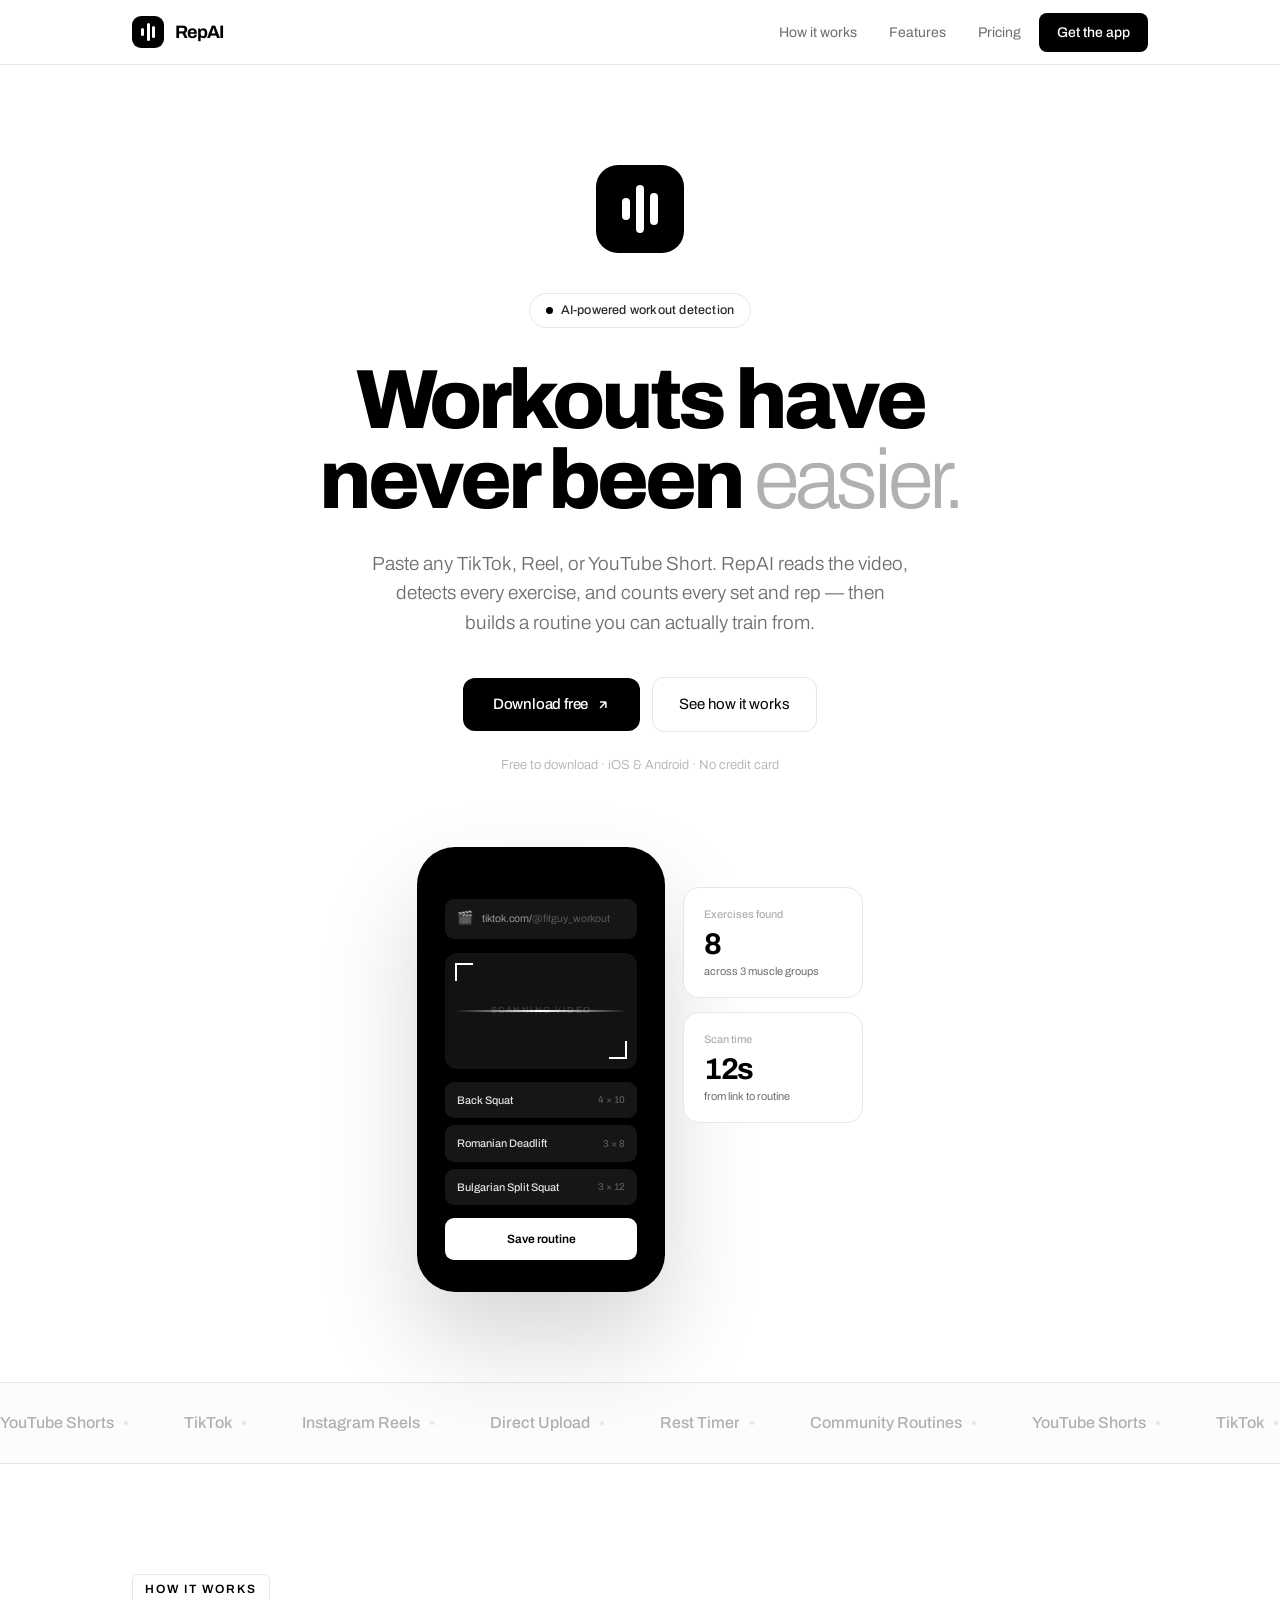
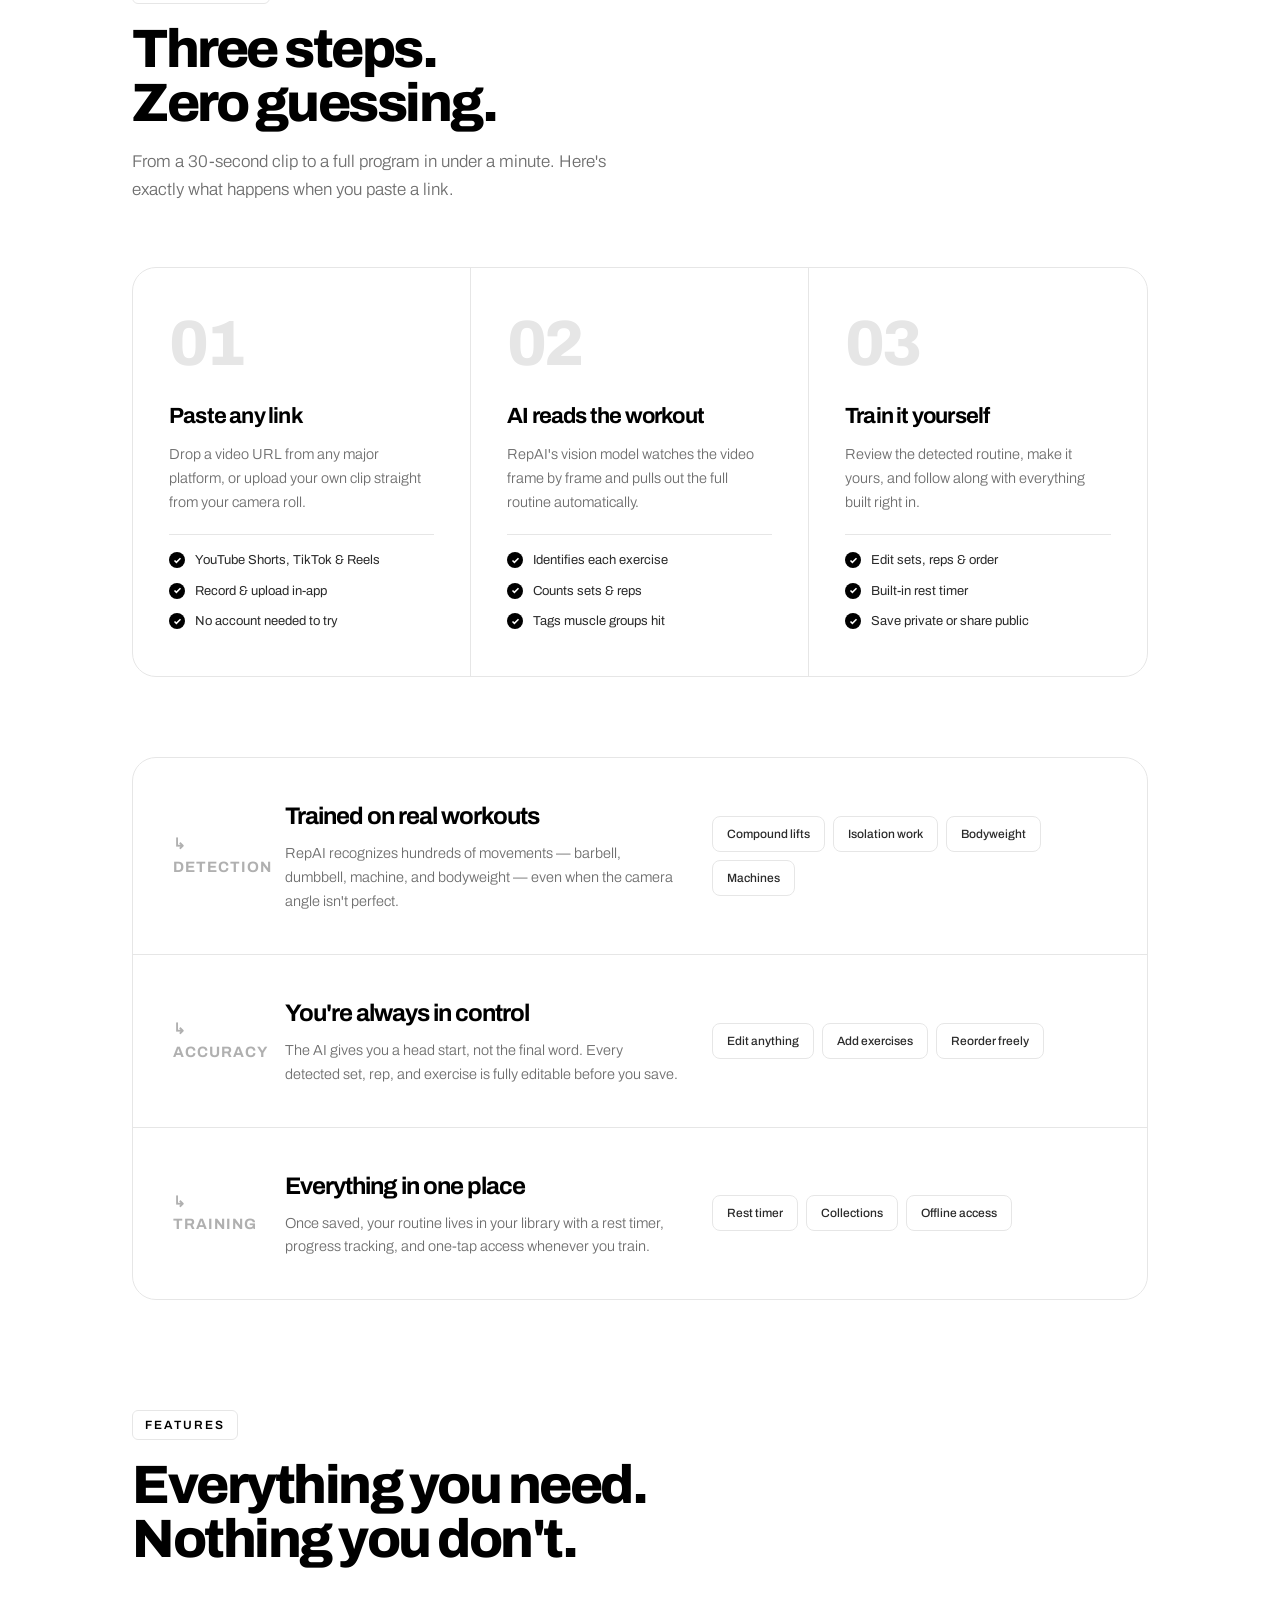
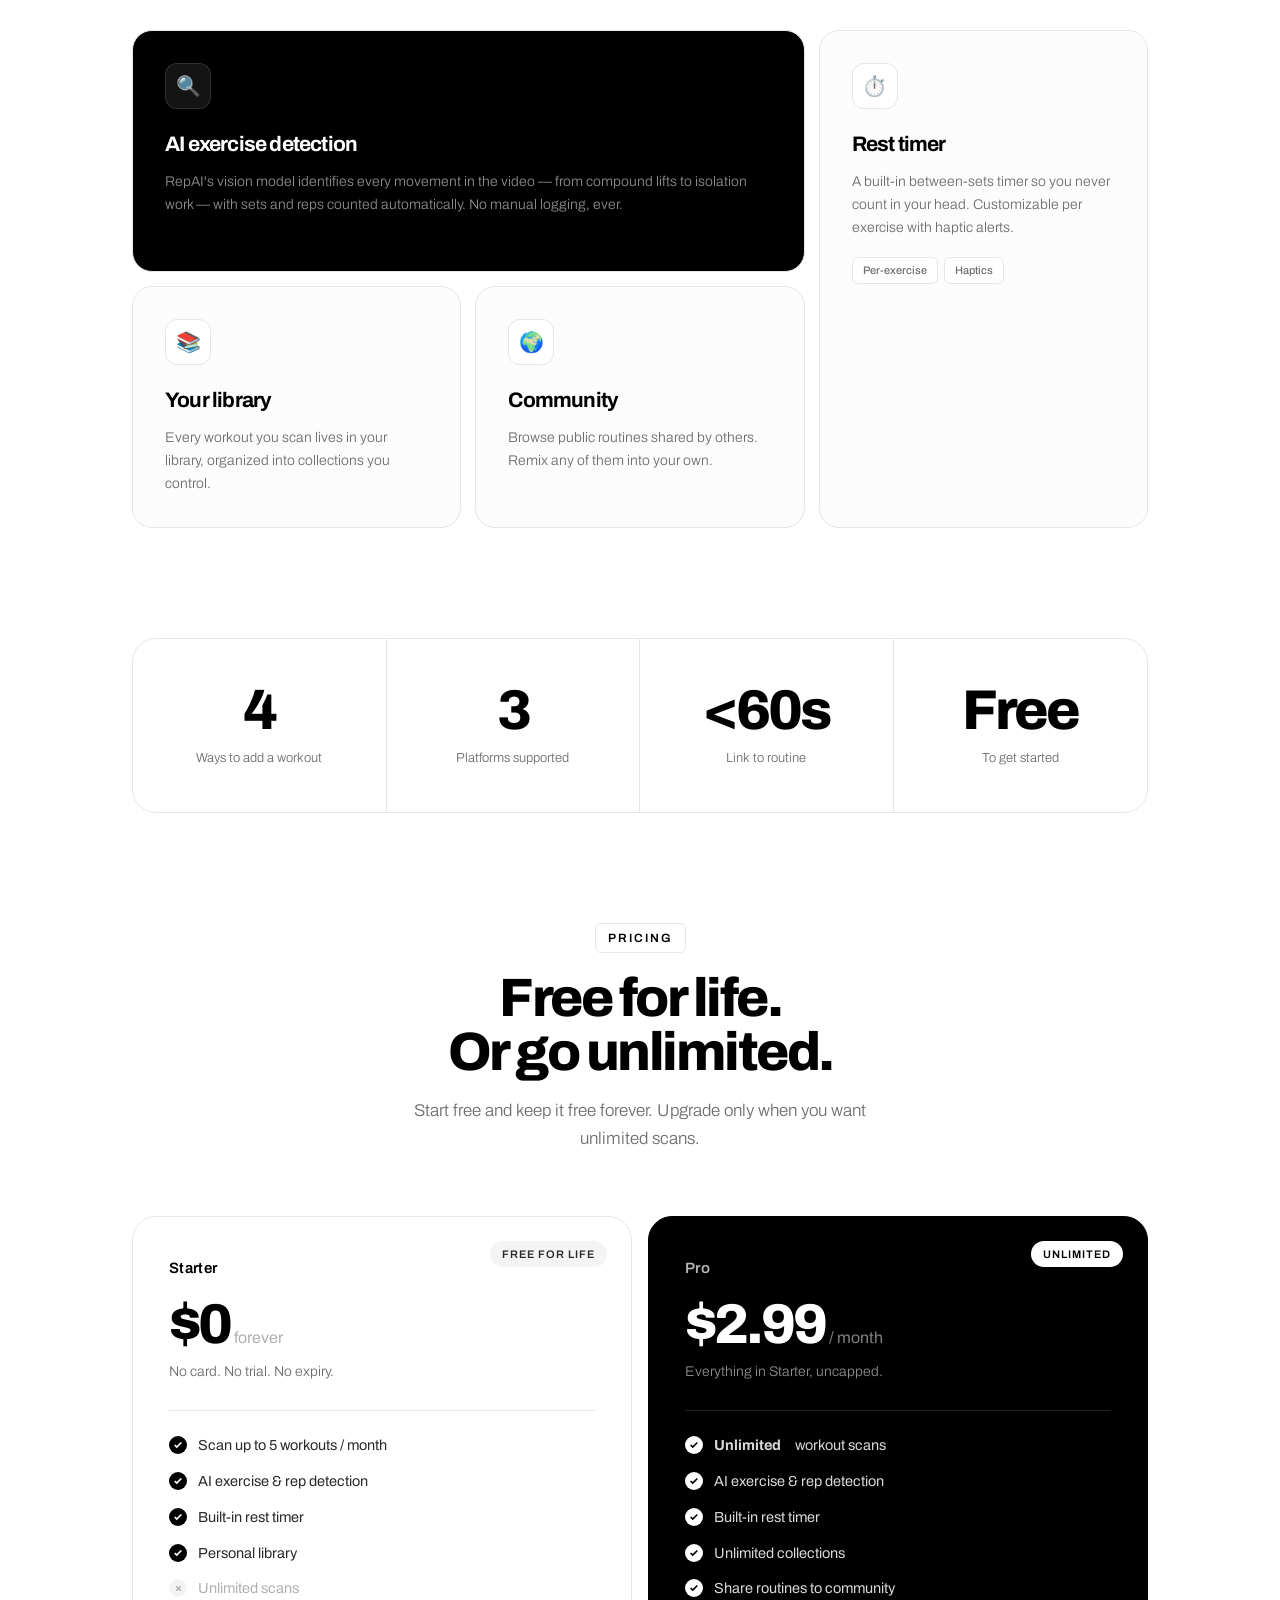
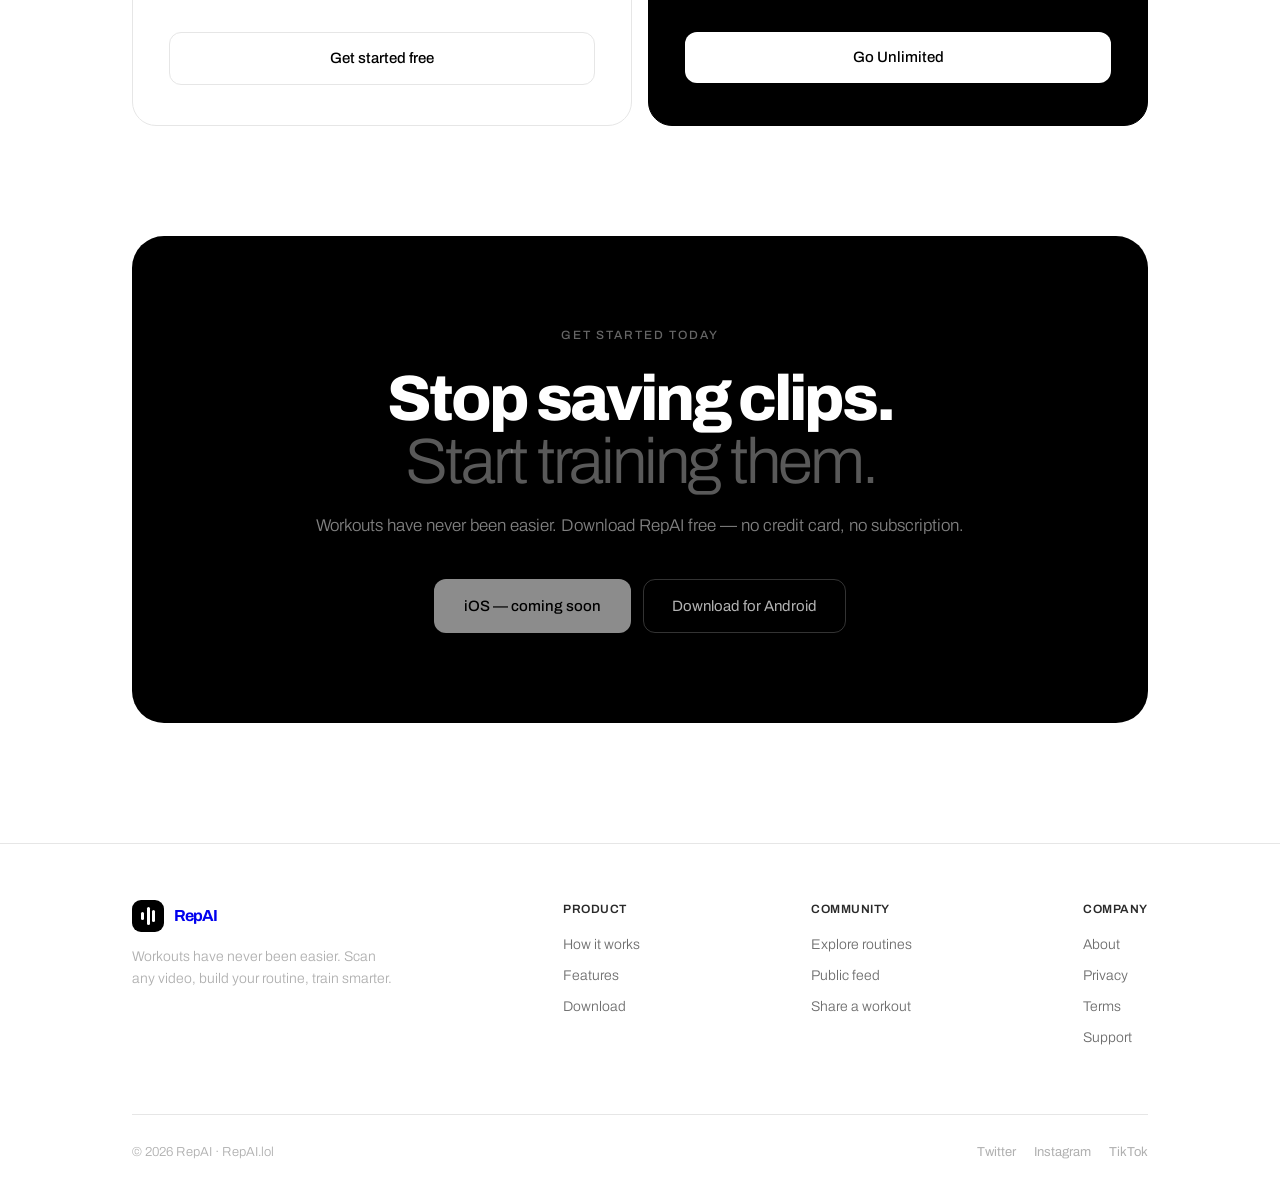
==== commit 4bf944b4: "Add legal pages; wire up dead download/footer links - legal/privacy, legal/terms, legal/support (req" ====
--- a/index.html
+++ b/index.html
@@ -239,6 +239,8 @@
   .btn-w:hover { transform: translateY(-2px); }
   .btn-w svg { transition: transform 0.25s var(--ease); }
   .btn-w:hover svg { transform: translate(2px,-2px); }
+  .btn-w[aria-disabled="true"] { opacity: 0.55; cursor: default; }
+  .btn-w[aria-disabled="true"]:hover { transform: none; }
   .btn-g { background: transparent; color: rgba(255,255,255,0.7); padding: 15px 28px; border-radius: 12px; font-size: 15px; text-decoration: none; border: 1px solid rgba(255,255,255,0.2); cursor: pointer; transition: border-color 0.25s, transform 0.25s var(--ease-spring); }
   .btn-g:hover { border-color: rgba(255,255,255,0.5); transform: translateY(-2px); }
 
@@ -545,8 +547,8 @@
       <h2 class="cta-h">Stop saving clips.<br><span class="dim">Start training them.</span></h2>
       <p class="cta-sub">Workouts have never been easier. Download RepAI free — no credit card, no subscription.</p>
       <div class="cta-btns">
-        <a href="#" class="btn-w">Download for iOS <svg width="14" height="14" viewBox="0 0 24 24" fill="none" stroke="currentColor" stroke-width="2.5"><path d="M7 17L17 7M17 7H7M17 7v10"/></svg></a>
-        <a href="#" class="btn-g">Download for Android</a>
+        <a href="#download" class="btn-w" aria-disabled="true" title="Coming soon to the App Store">iOS — coming soon</a>
+        <a href="https://play.google.com/store/apps/details?id=com.repai.app" class="btn-g" rel="noopener">Download for Android</a>
       </div>
     </div>
   </div>
@@ -563,8 +565,8 @@
         <p class="footer-tag">Workouts have never been easier. Scan any video, build your routine, train smarter.</p>
       </div>
       <div class="footer-col"><h4>Product</h4><a href="#how">How it works</a><a href="#features">Features</a><a href="#download">Download</a></div>
-      <div class="footer-col"><h4>Community</h4><a href="#">Explore routines</a><a href="#">Public feed</a><a href="#">Share a workout</a></div>
-      <div class="footer-col"><h4>Company</h4><a href="#">About</a><a href="#">Privacy</a><a href="#">Terms</a></div>
+      <div class="footer-col"><h4>Community</h4><a href="#features">Explore routines</a><a href="#features">Public feed</a><a href="#download">Share a workout</a></div>
+      <div class="footer-col"><h4>Company</h4><a href="#how">About</a><a href="/legal/privacy">Privacy</a><a href="/legal/terms">Terms</a><a href="/legal/support">Support</a></div>
     </div>
     <div class="footer-bottom">
       <p class="footer-copy">© 2026 RepAI · RepAI.lol</p>
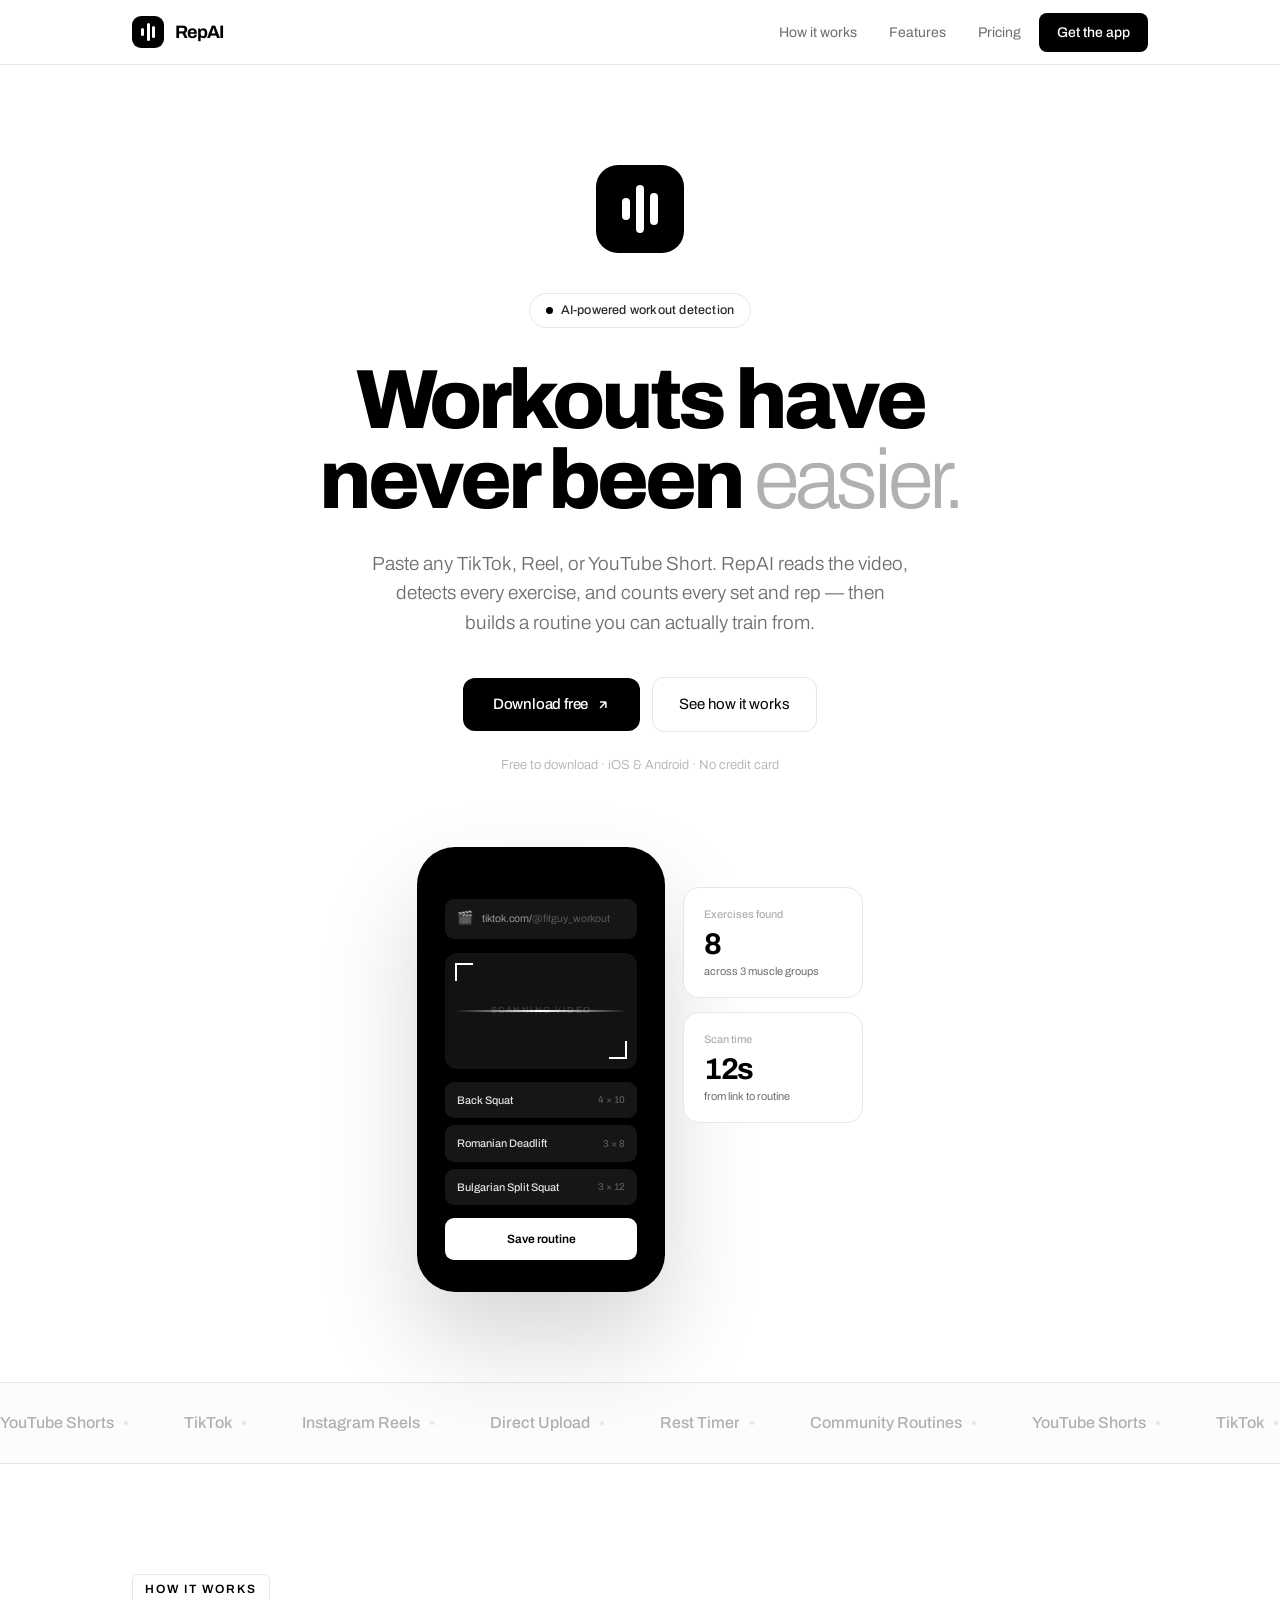
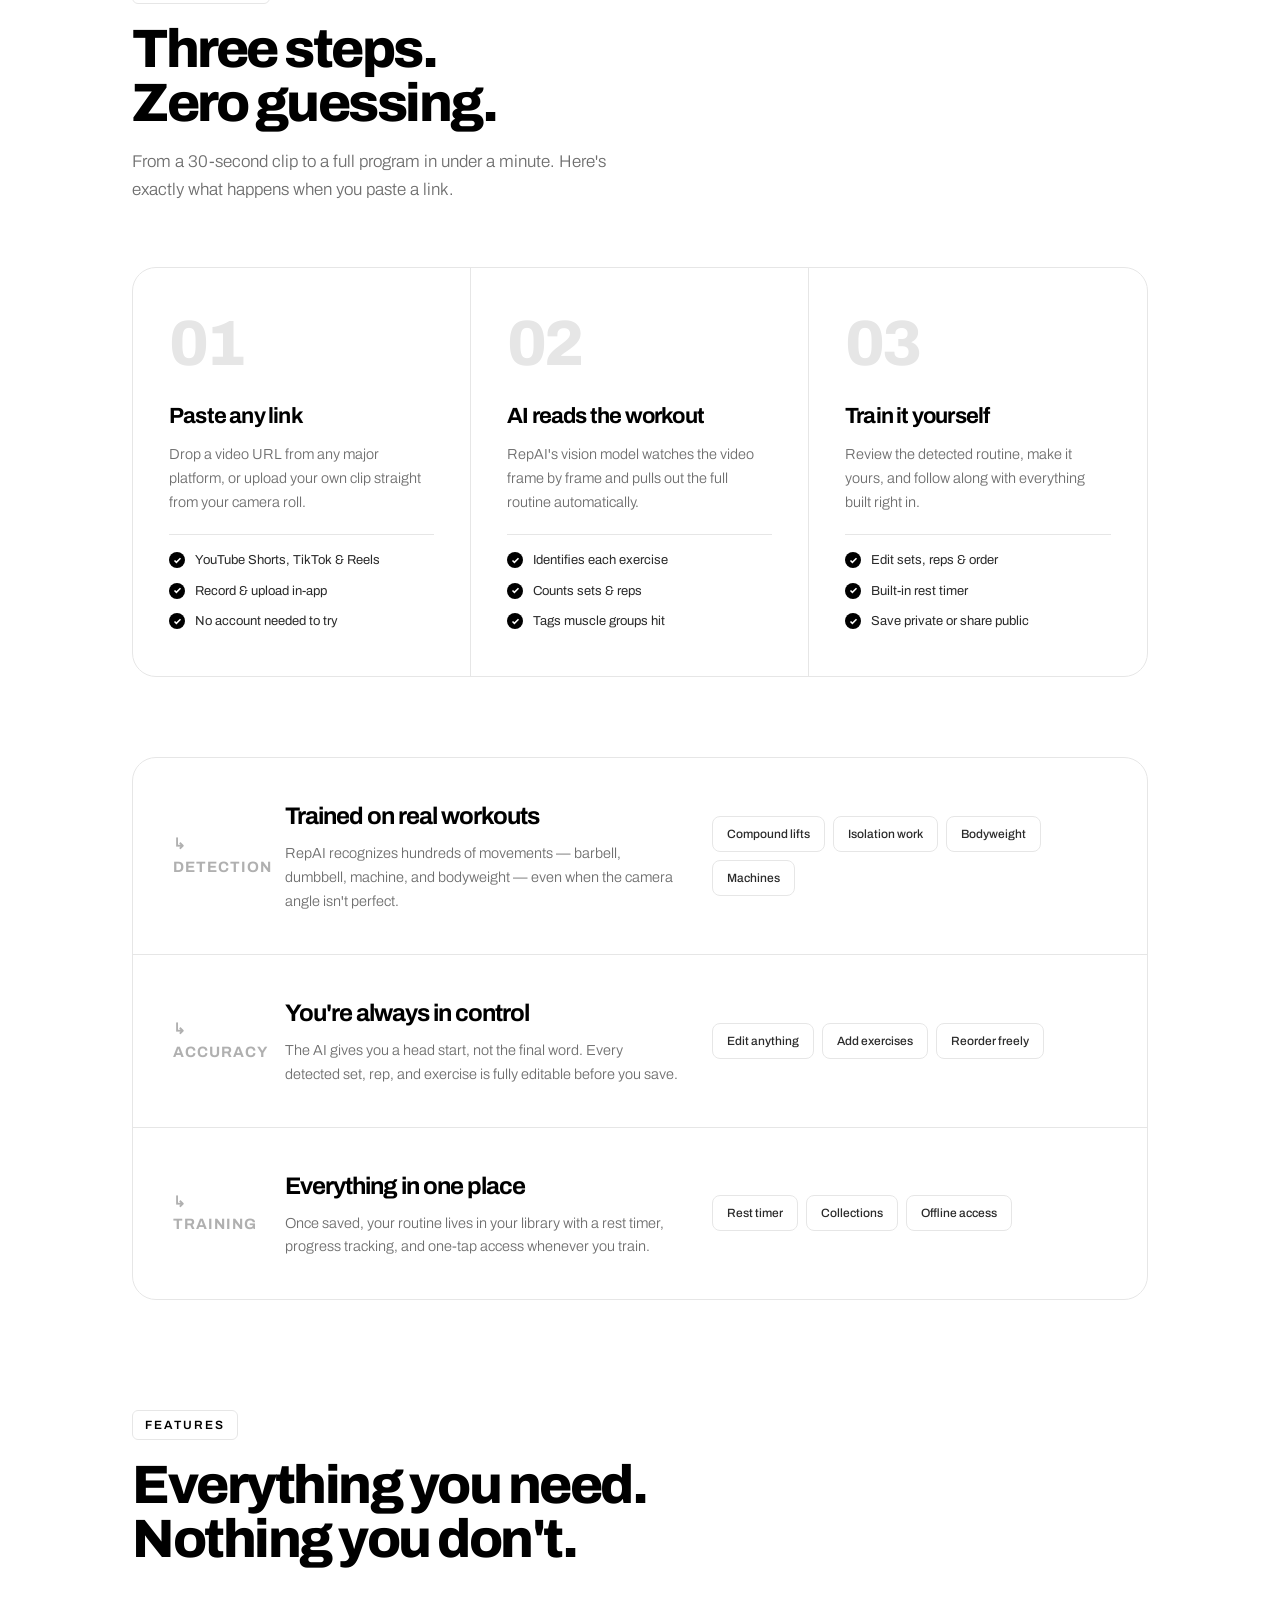
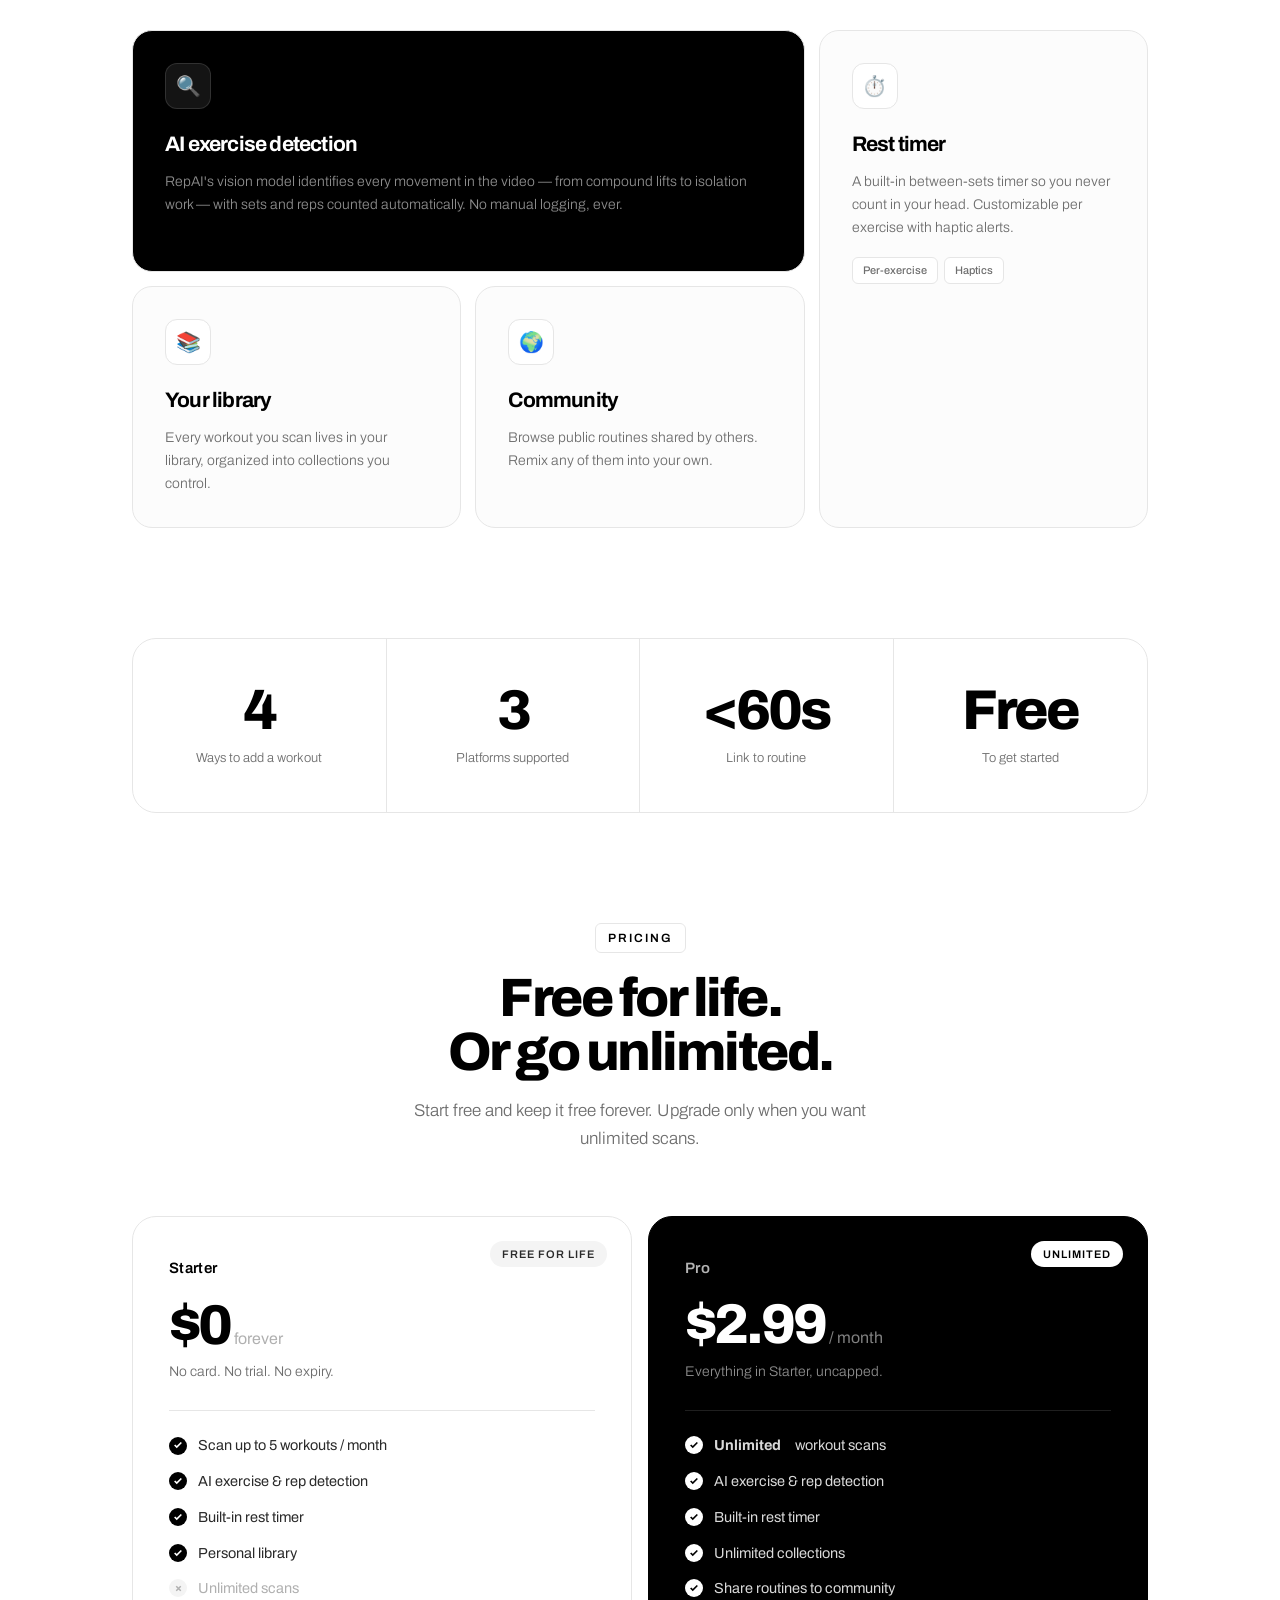
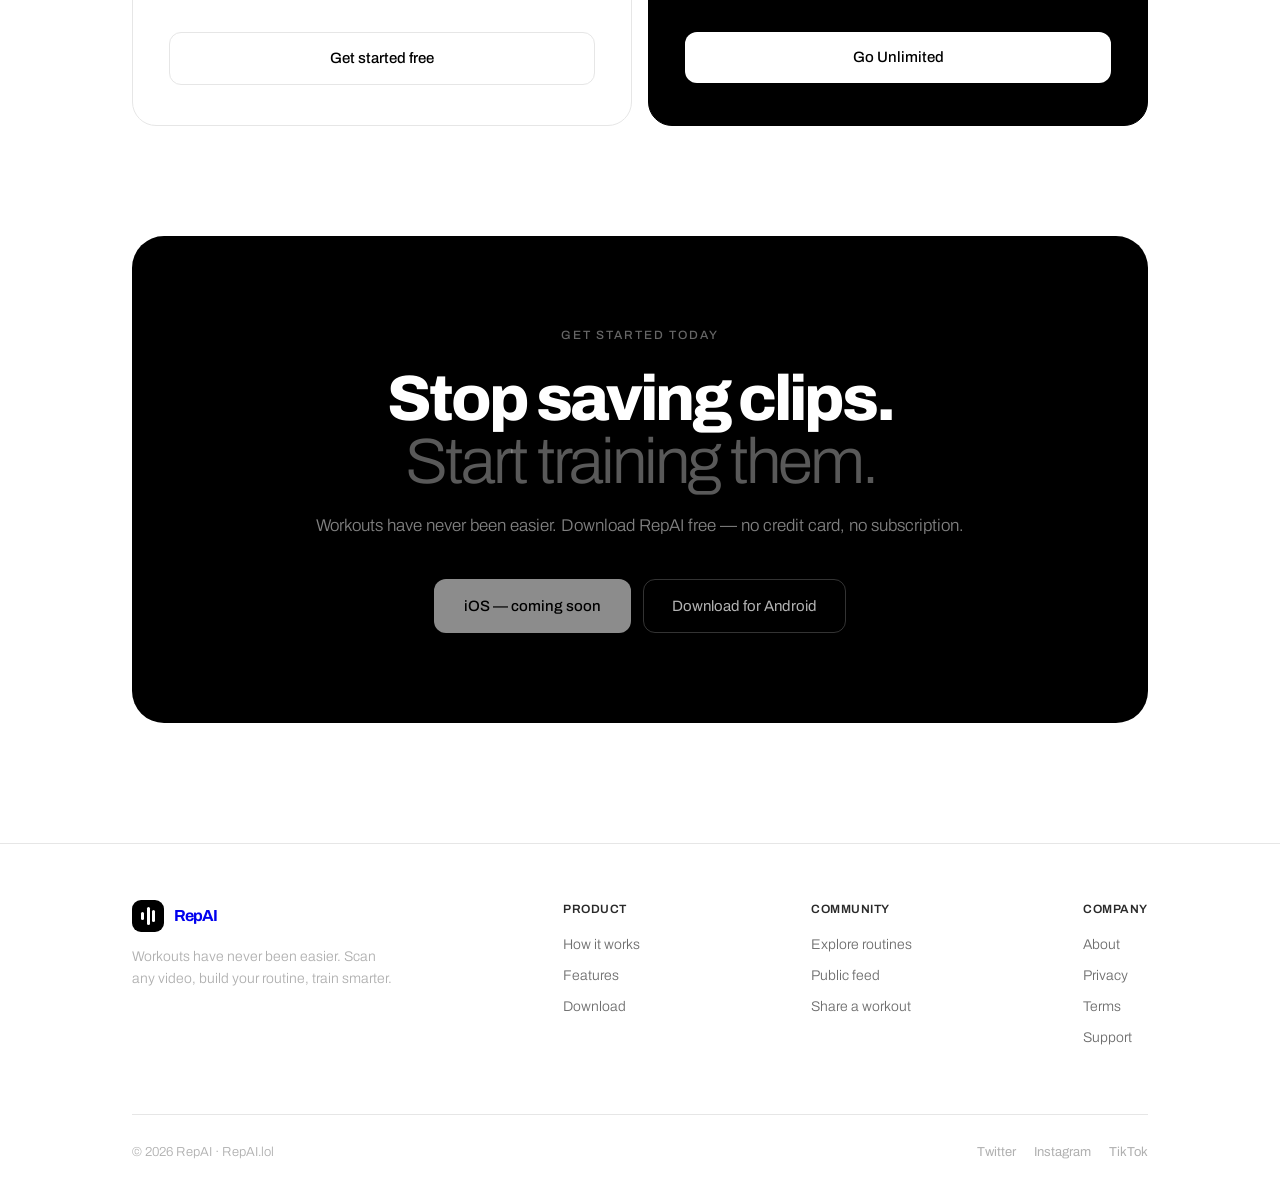
==== commit cfce6386: "Footer social links → @repaiapp Co-Authored-By: Claude Opus 5 <noreply@anthropic.com>" ====
--- a/index.html
+++ b/index.html
@@ -570,7 +570,7 @@
     </div>
     <div class="footer-bottom">
       <p class="footer-copy">© 2026 RepAI · RepAI.lol</p>
-      <div class="footer-social"><a href="#">Twitter</a><a href="#">Instagram</a><a href="#">TikTok</a></div>
+      <div class="footer-social"><a href="https://x.com/repaiapp" rel="noopener">Twitter</a><a href="https://instagram.com/repaiapp" rel="noopener">Instagram</a><a href="https://tiktok.com/@repaiapp" rel="noopener">TikTok</a></div>
     </div>
   </div>
 </footer>
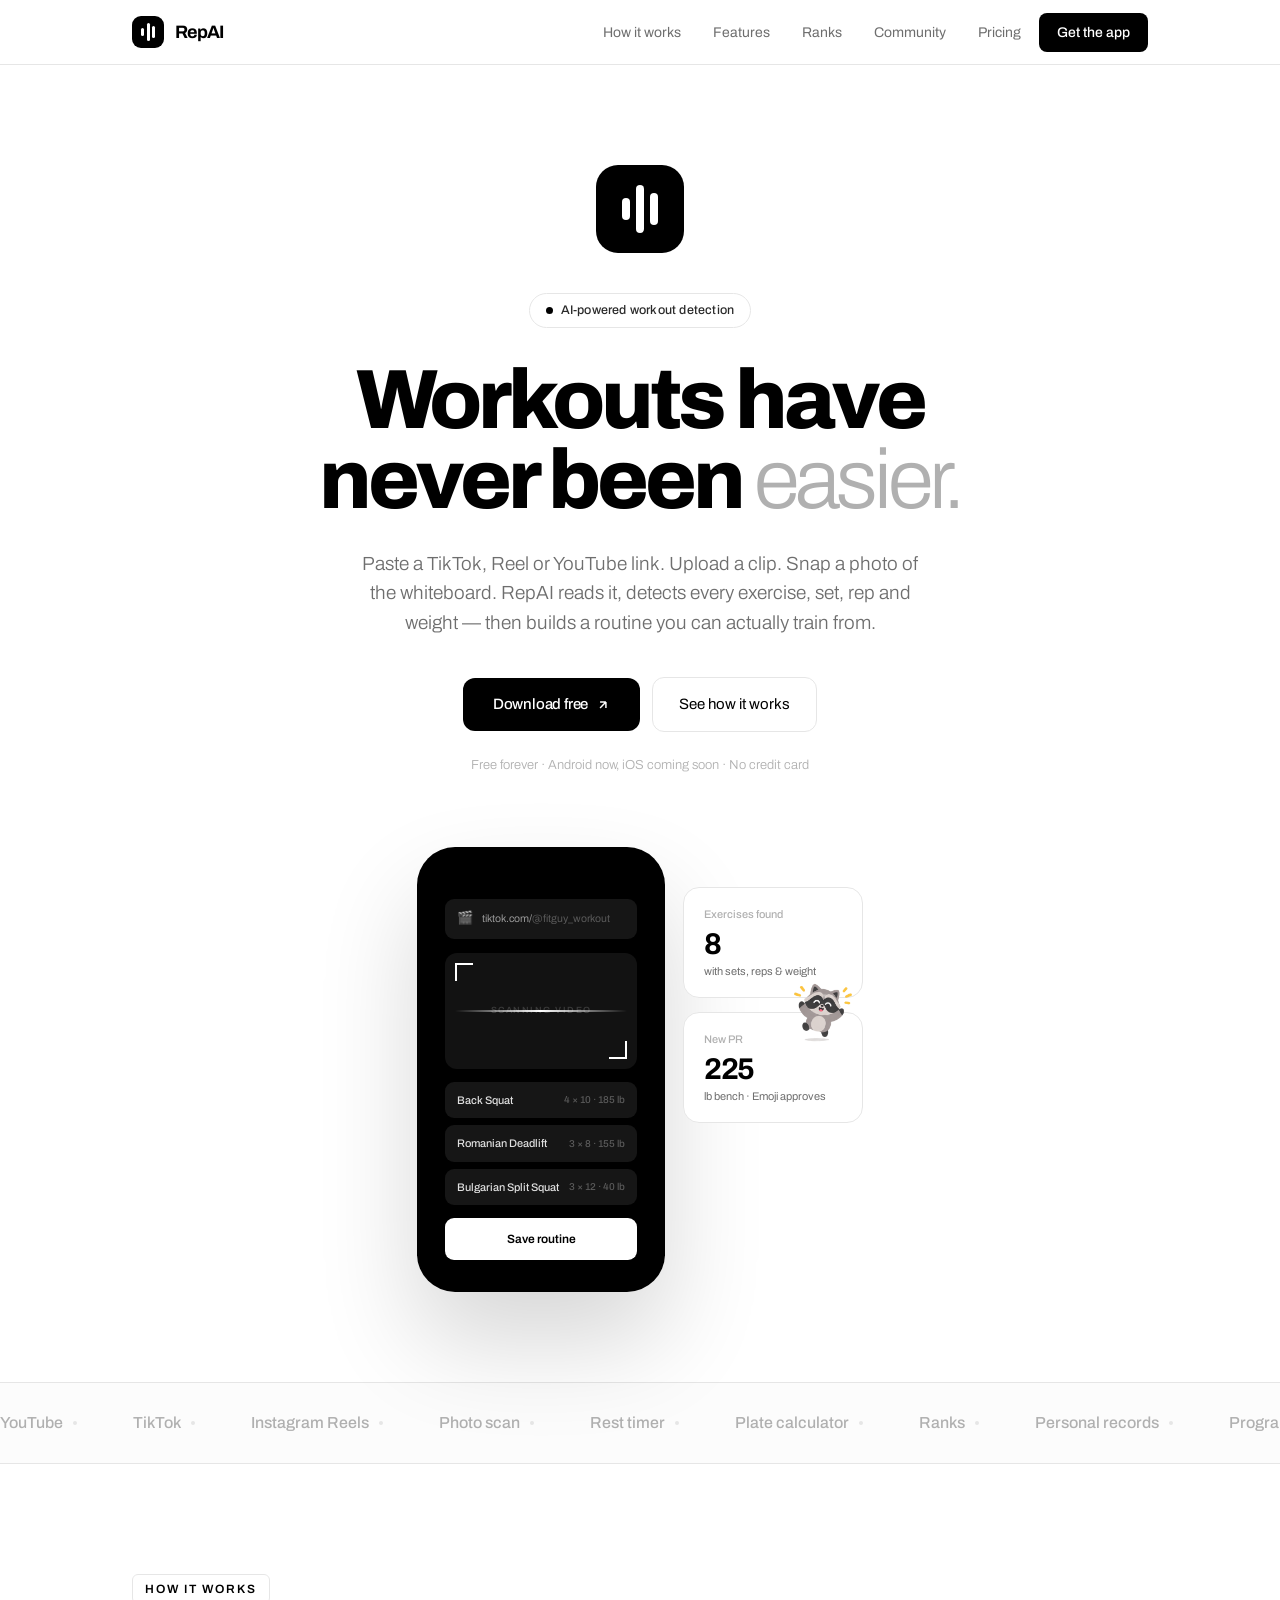
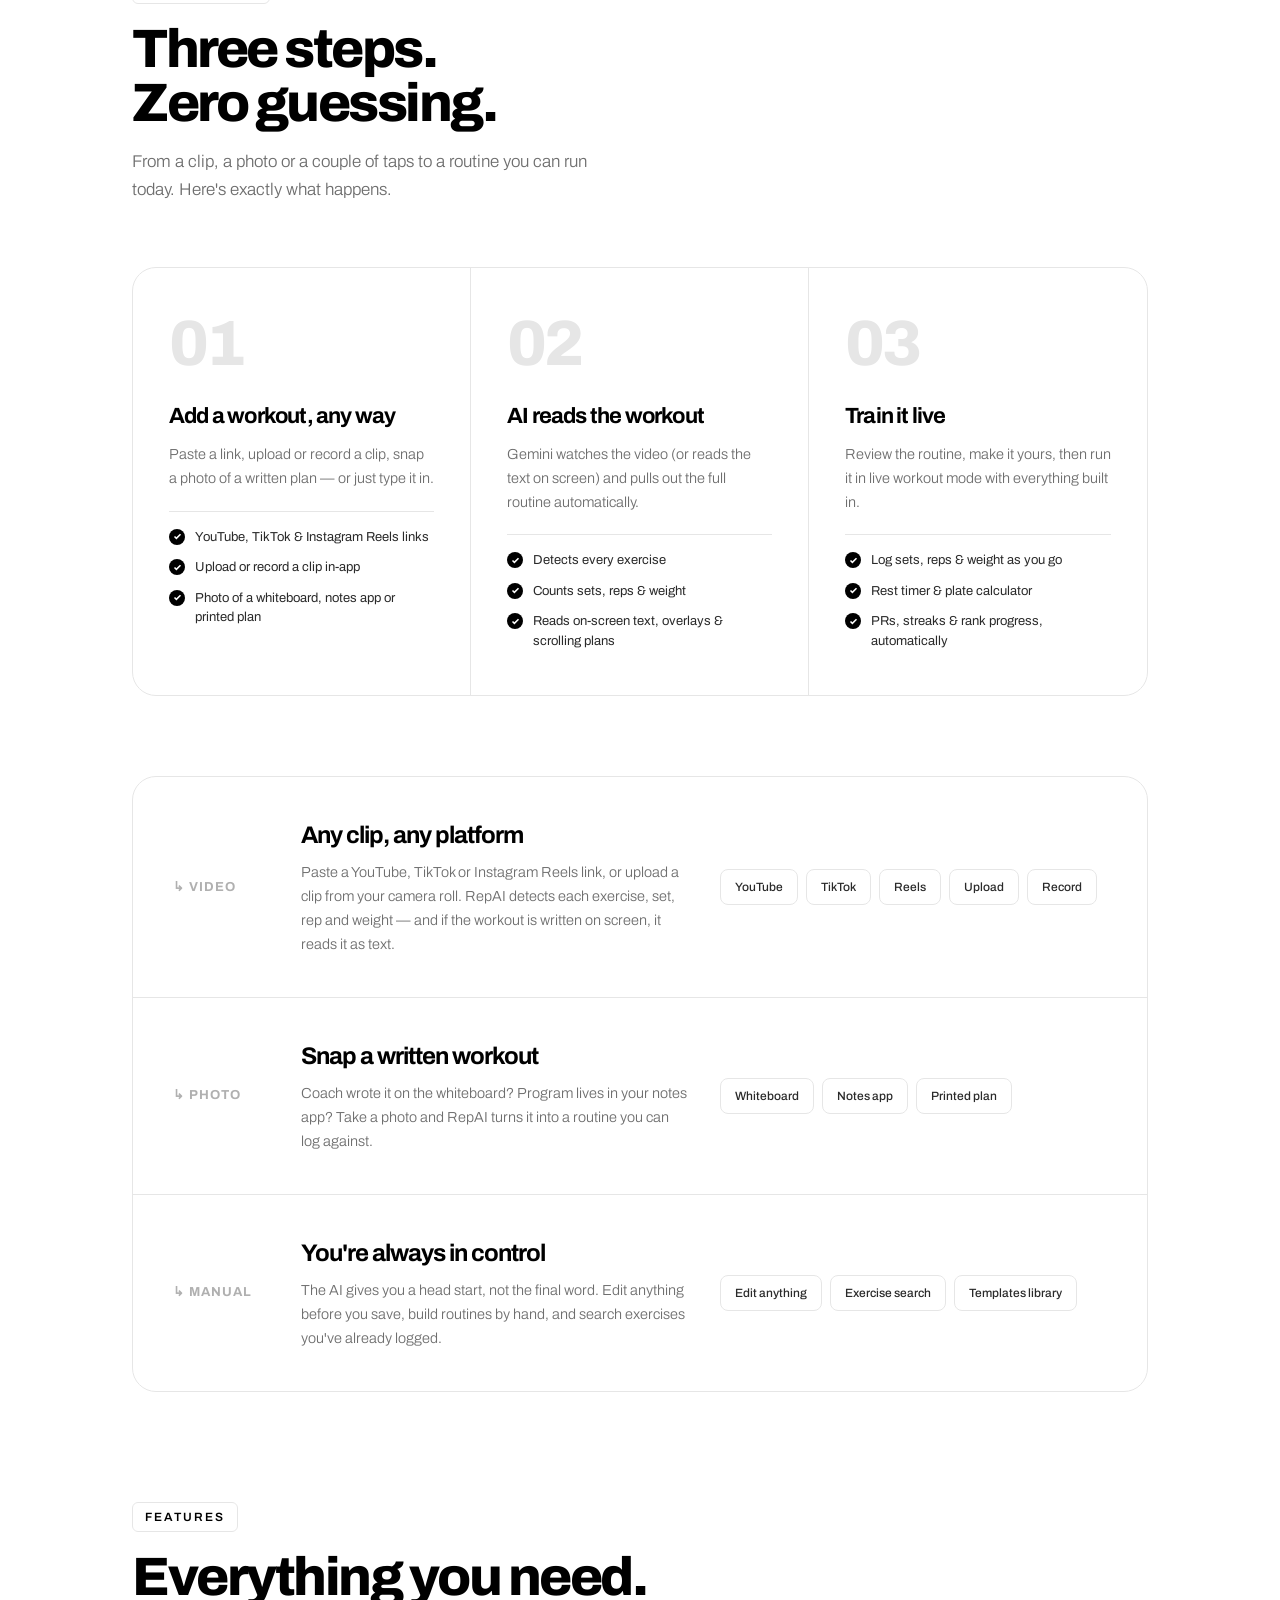
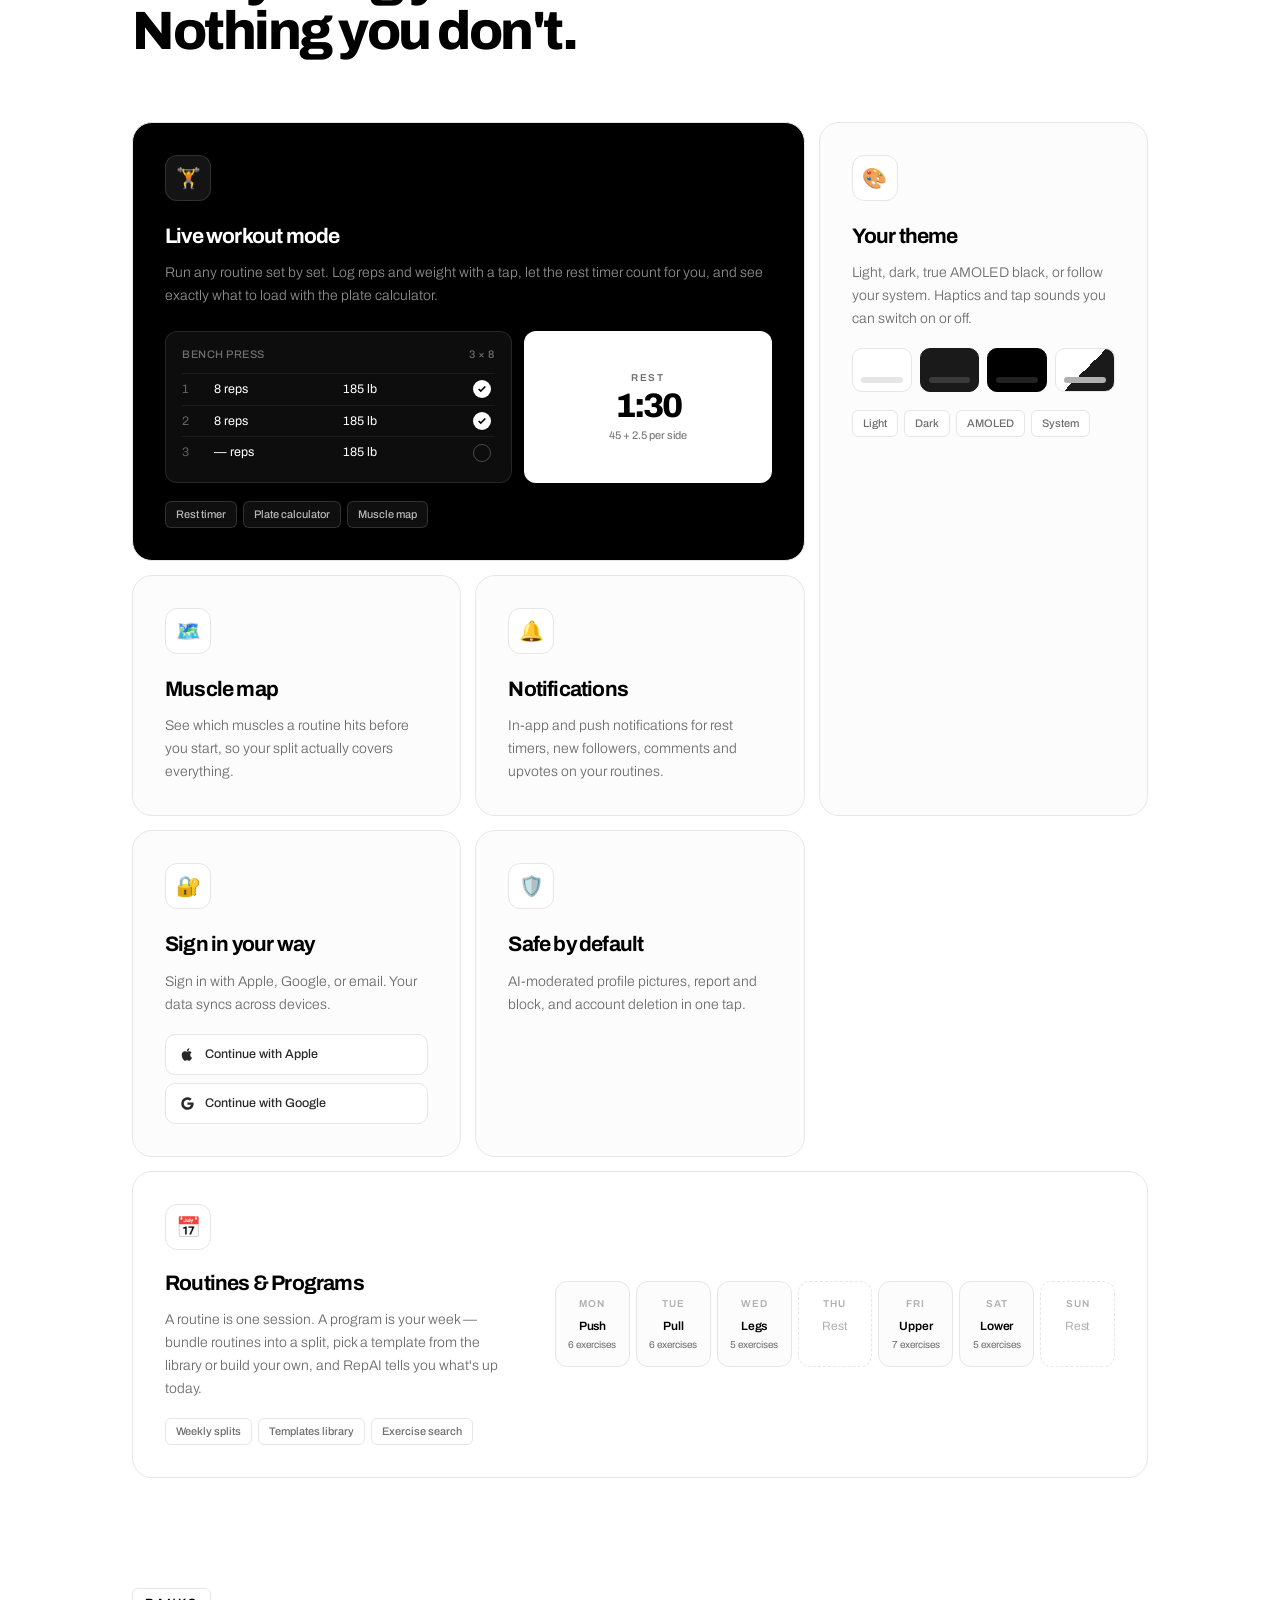
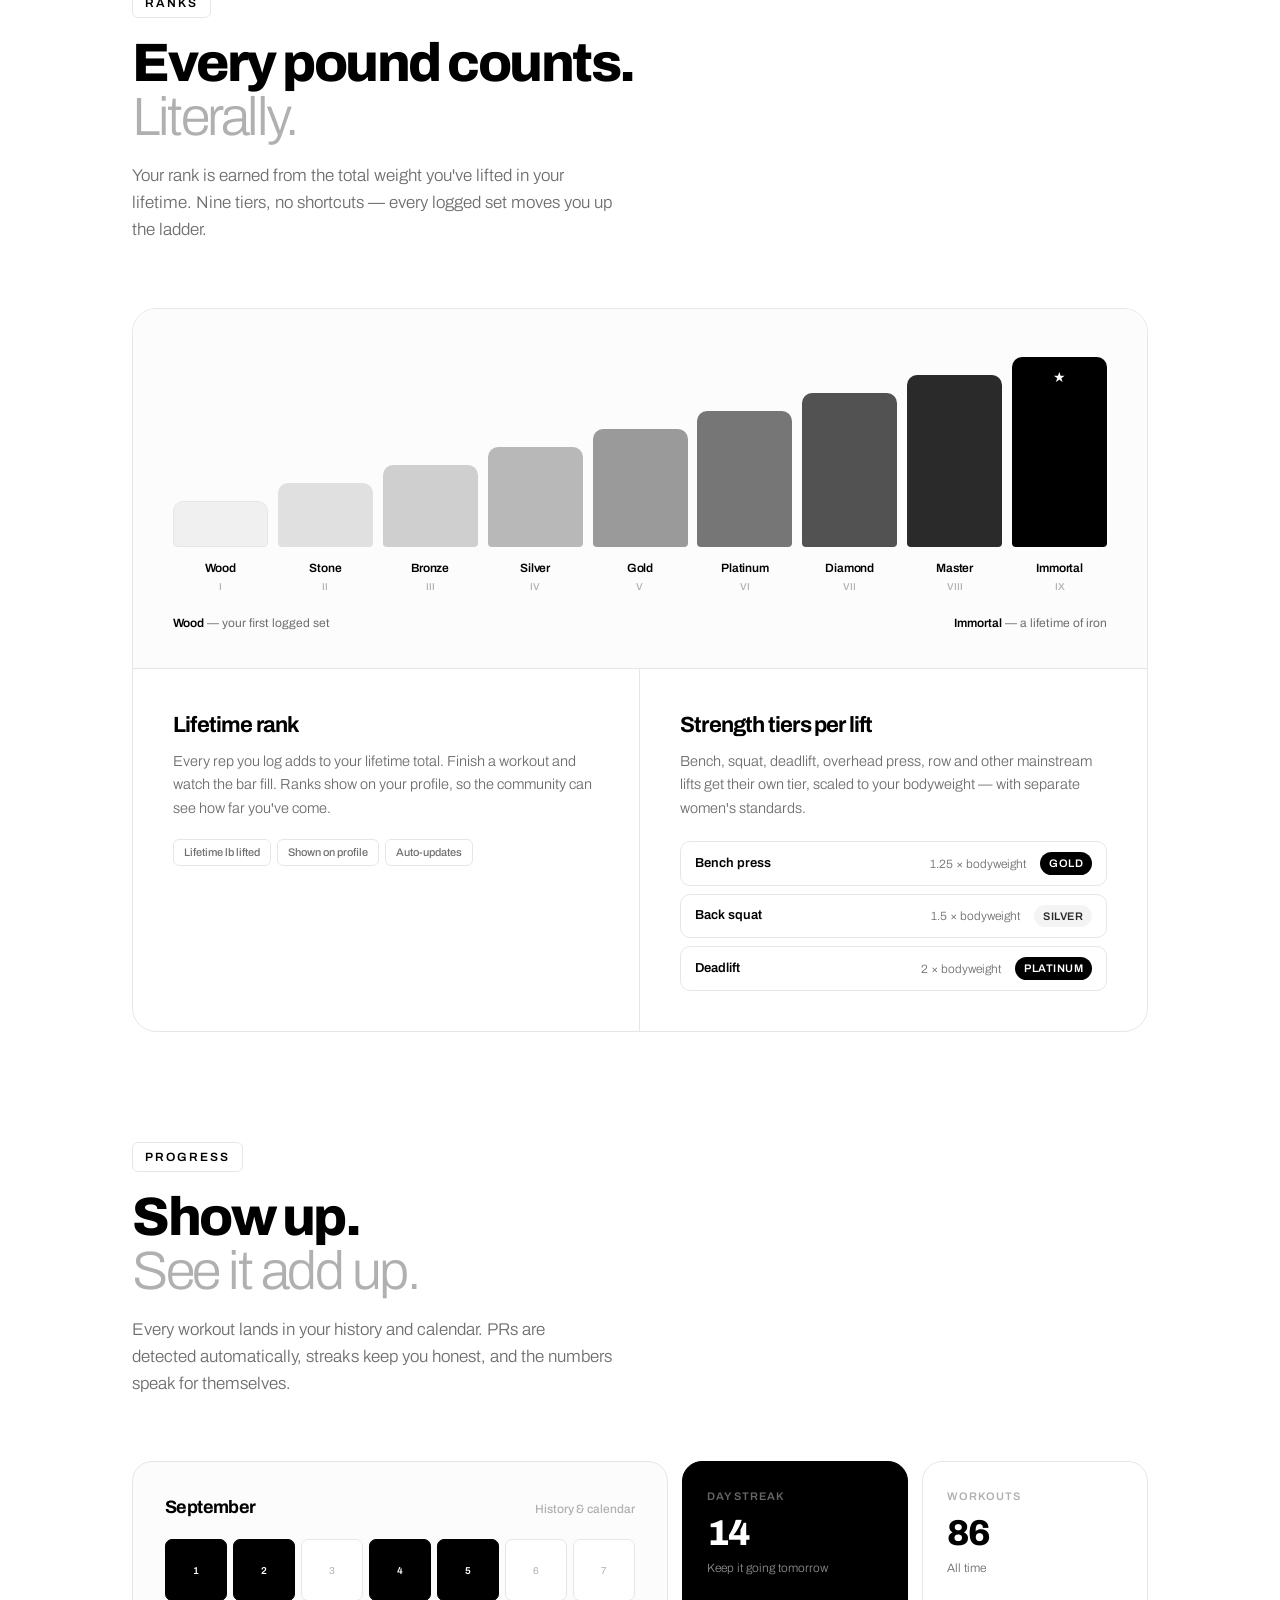
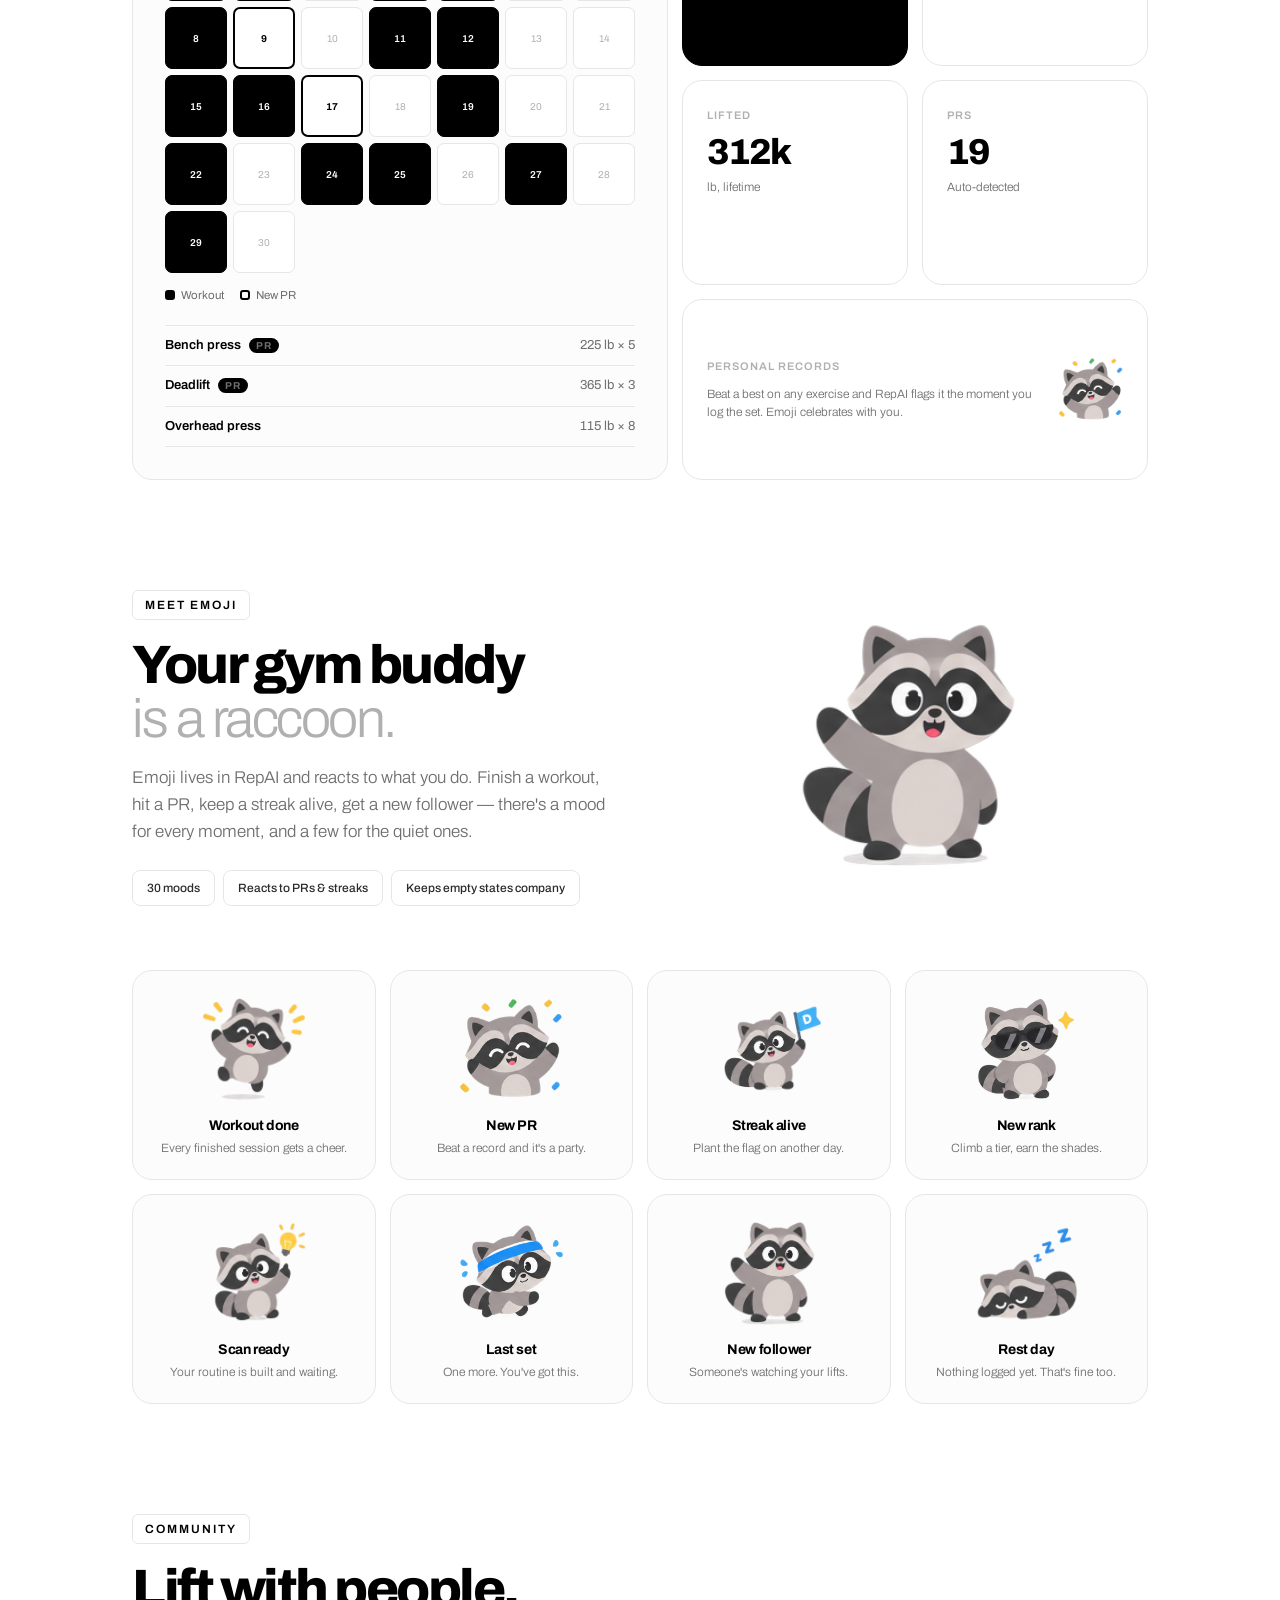
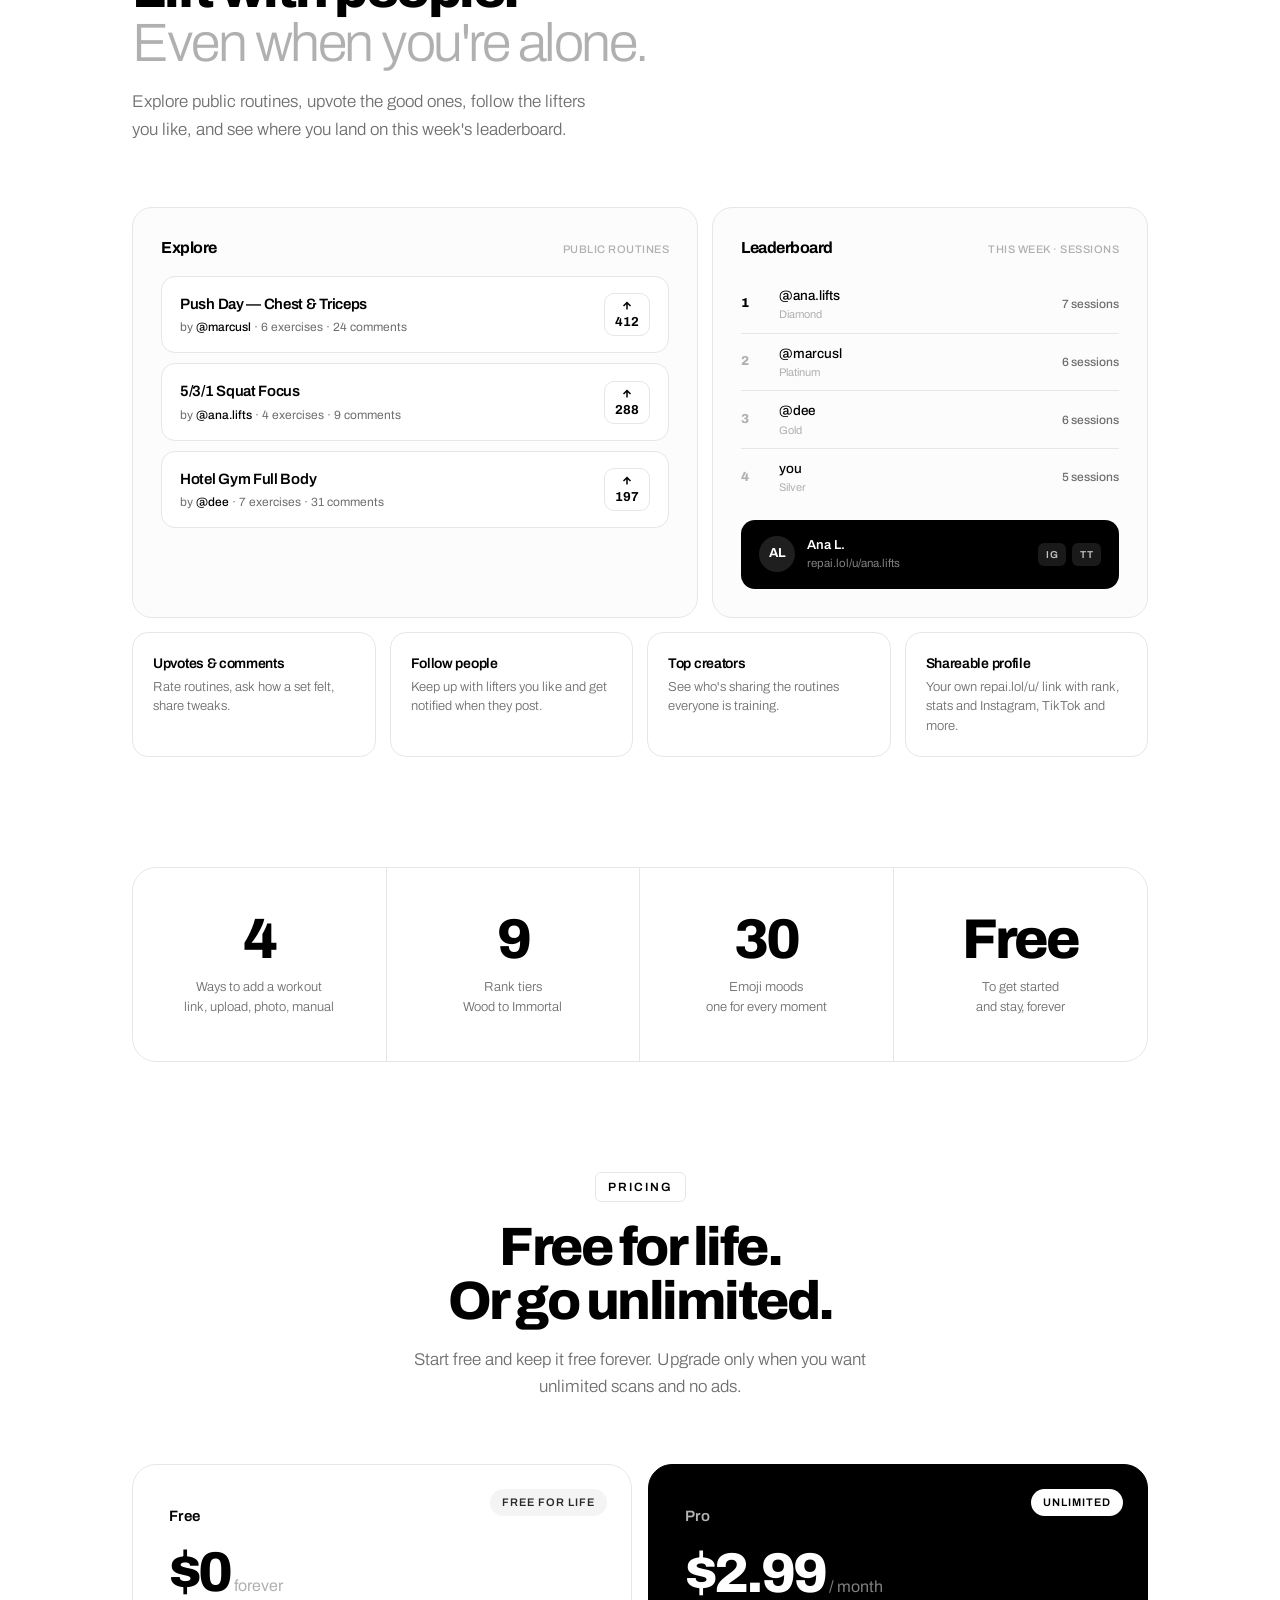
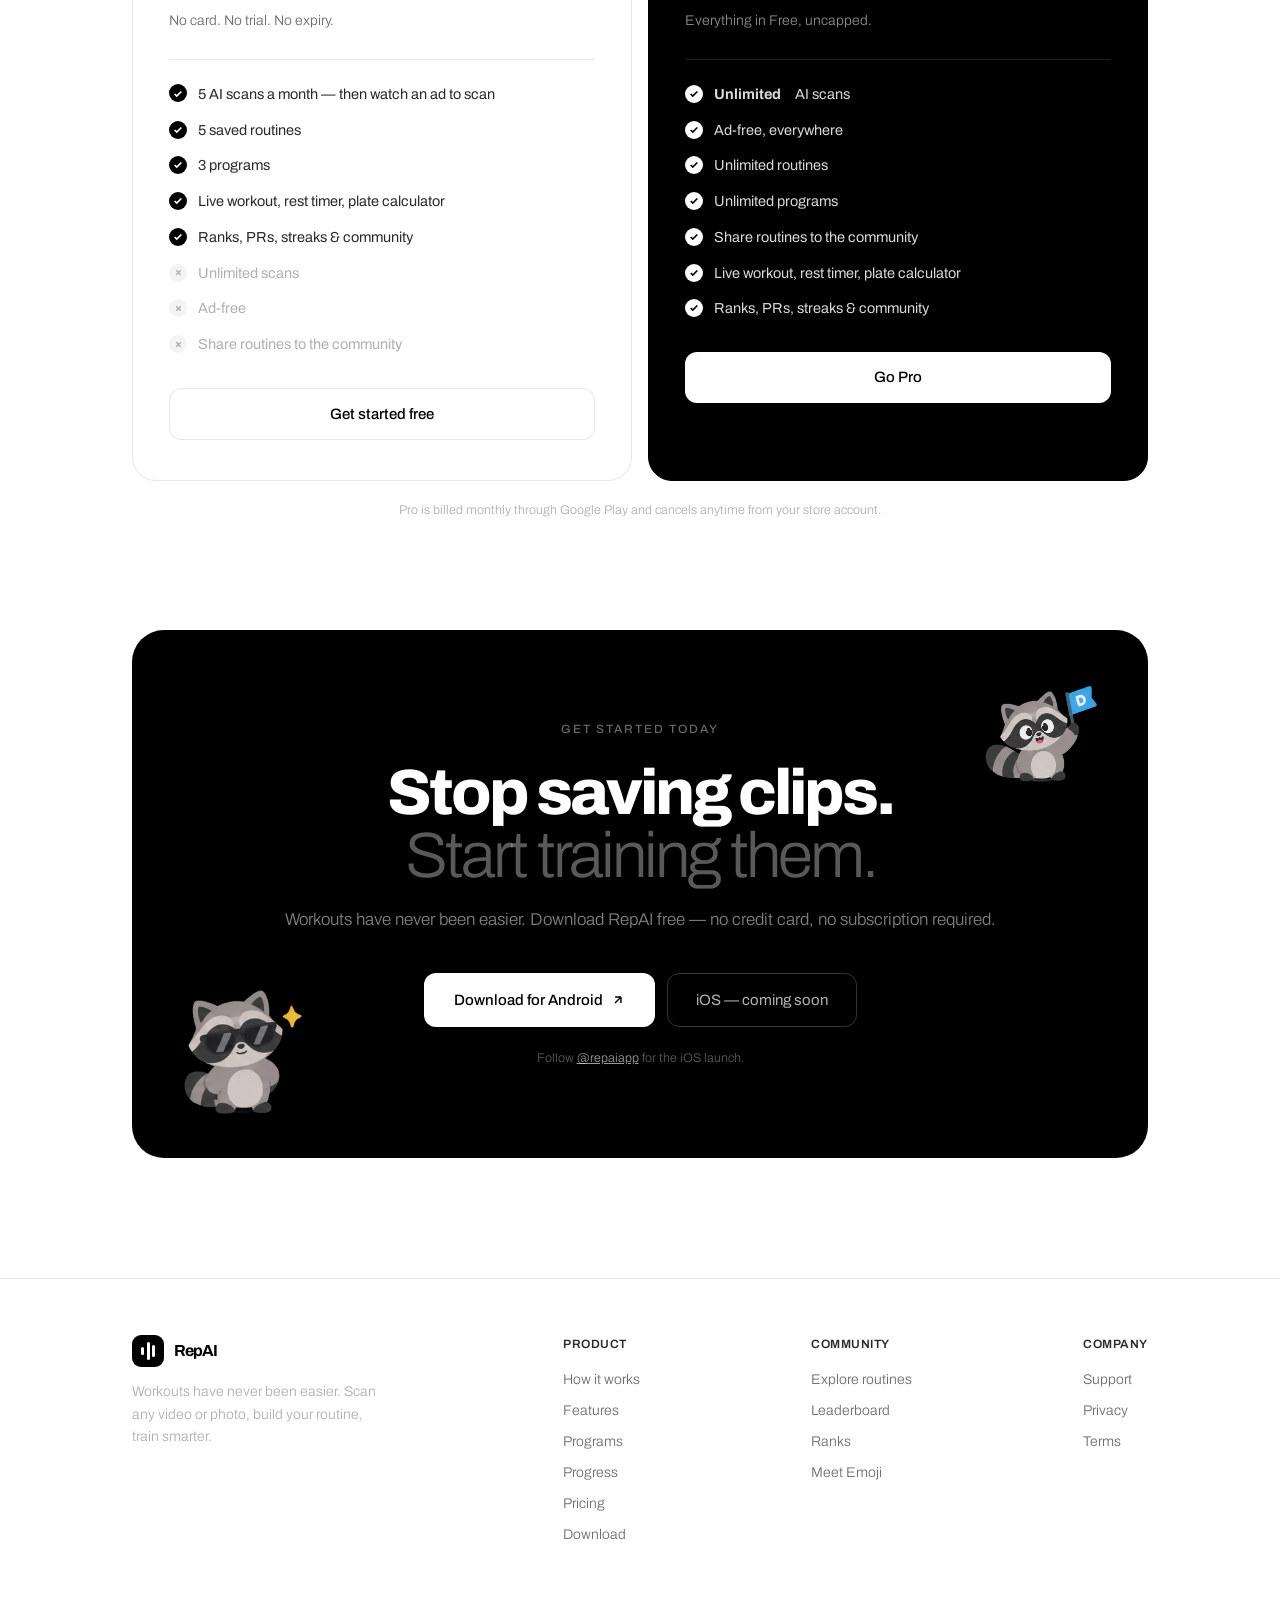
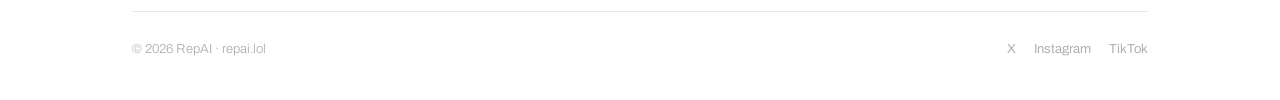
==== commit 2797a795: "Refresh landing page for the full feature set; add 404 page Sections: how it works, features (live w" ====
--- a/index.html
+++ b/index.html
@@ -4,79 +4,31 @@
 <meta charset="UTF-8" />
 <meta name="viewport" content="width=device-width, initial-scale=1.0" />
 <title>RepAI — Workouts have never been easier</title>
-<meta name="description" content="Paste any TikTok, Reel, or YouTube Short. RepAI's AI detects every exercise, set, and rep — then builds a routine you can train from. Workouts have never been easier." />
+<meta name="description" content="Paste a TikTok, Reel or YouTube link, upload a clip, or snap a photo of a written plan. RepAI's AI detects every exercise, set, rep and weight, then builds a routine you can train from — with rest timer, ranks, PRs, streaks and a community of lifters." />
+<link rel="canonical" href="https://repai.lol/" />
+
+<meta property="og:type" content="website" />
+<meta property="og:site_name" content="RepAI" />
+<meta property="og:title" content="RepAI — Workouts have never been easier" />
+<meta property="og:description" content="Scan any workout video or photo. AI detects every exercise, set, rep and weight, then builds a routine you can train from. Free on Android, iOS coming soon." />
+<meta property="og:url" content="https://repai.lol/" />
+<meta property="og:image" content="https://repai.lol/assets/emoji/cheer.png" />
+<meta property="og:image:alt" content="Emoji, the RepAI raccoon mascot, cheering" />
+<meta name="twitter:card" content="summary" />
+<meta name="twitter:site" content="@repaiapp" />
+<meta name="twitter:title" content="RepAI — Workouts have never been easier" />
+<meta name="twitter:description" content="Scan any workout video or photo. AI detects every exercise, set, rep and weight, then builds a routine you can train from." />
+<meta name="twitter:image" content="https://repai.lol/assets/emoji/cheer.png" />
+<meta name="theme-color" content="#000000" />
+
 <link rel="preconnect" href="https://fonts.googleapis.com" />
 <link rel="preconnect" href="https://fonts.gstatic.com" crossorigin />
 <link href="https://fonts.googleapis.com/css2?family=Archivo:wght@300;400;500;600;700;800;900&display=swap" rel="stylesheet" />
+<link rel="stylesheet" href="/styles.css" />
 <style>
-  *, *::before, *::after { box-sizing: border-box; margin: 0; padding: 0; }
-
-  :root {
-    --black: #000000;
-    --white: #ffffff;
-    --g1: #fcfcfc; --g2: #f4f4f4; --g3: #e6e6e6;
-    --g4: #b0b0b0; --g5: #6e6e6e; --g6: #2a2a2a;
-    --ease: cubic-bezier(0.22, 1, 0.36, 1);
-    --ease-spring: cubic-bezier(0.34, 1.56, 0.64, 1);
-  }
-
-  html { scroll-behavior: smooth; }
-  body { font-family: 'Archivo', sans-serif; background: var(--white); color: var(--black); -webkit-font-smoothing: antialiased; line-height: 1.5; overflow-x: hidden; }
-  .container { max-width: 1080px; margin: 0 auto; padding: 0 32px; }
-  .sr-only { position: absolute; width: 1px; height: 1px; clip: rect(0,0,0,0); overflow: hidden; }
-
-  /* ─── KEYFRAMES ─── */
-  @keyframes fadeUp { from { opacity: 0; transform: translateY(28px); } to { opacity: 1; transform: translateY(0); } }
-  @keyframes fadeIn { from { opacity: 0; } to { opacity: 1; } }
-  @keyframes scaleIn { from { opacity: 0; transform: scale(0.92); } to { opacity: 1; transform: scale(1); } }
-  @keyframes float { 0%,100% { transform: translateY(0); } 50% { transform: translateY(-8px); } }
   @keyframes scanLine { 0% { top: 8px; opacity: 1; } 100% { top: calc(100% - 8px); opacity: 0.15; } }
-  @keyframes blink { 0%,100% { opacity: 1; } 50% { opacity: 0.25; } }
   @keyframes marquee { from { transform: translateX(0); } to { transform: translateX(-50%); } }
-  @keyframes drawLine { from { stroke-dashoffset: 1000; } to { stroke-dashoffset: 0; } }
-
-  /* logo animation */
-  @keyframes logoBar1 { 0%,100% { height: 8px; } 50% { height: 18px; } }
-  @keyframes logoBar2 { 0%,100% { height: 18px; } 50% { height: 10px; } }
-  @keyframes logoBar3 { 0%,100% { height: 12px; } 50% { height: 20px; } }
-  @keyframes logoPulse { 0%,100% { transform: scale(1); } 50% { transform: scale(1.06); } }
-  @keyframes rotateRing { from { transform: rotate(0deg); } to { transform: rotate(360deg); } }
-
-  .reveal { opacity: 0; }
-  .reveal.in { animation: fadeUp 0.8s var(--ease) forwards; }
-  .reveal-scale { opacity: 0; }
-  .reveal-scale.in { animation: scaleIn 0.7s var(--ease) forwards; }
-  .d1 { animation-delay: 0.08s; } .d2 { animation-delay: 0.18s; }
-  .d3 { animation-delay: 0.28s; } .d4 { animation-delay: 0.38s; }
-  .d5 { animation-delay: 0.48s; } .d6 { animation-delay: 0.58s; }
-
-  /* ─── ANIMATED LOGO ─── */
-  .logo-anim { width: 32px; height: 32px; background: var(--black); border-radius: 9px; display: inline-flex; align-items: center; justify-content: center; gap: 2.5px; position: relative; overflow: hidden; }
-  .logo-anim:hover { animation: logoPulse 0.6s var(--ease-spring); }
-  .logo-anim .lbar { width: 3px; background: var(--white); border-radius: 2px; }
-  .logo-anim .lbar1 { height: 8px;  animation: logoBar1 1.4s ease-in-out infinite; }
-  .logo-anim .lbar2 { height: 18px; animation: logoBar2 1.4s ease-in-out infinite 0.15s; }
-  .logo-anim .lbar3 { height: 12px; animation: logoBar3 1.4s ease-in-out infinite 0.3s; }
-
-  .logo-anim-lg { width: 88px; height: 88px; border-radius: 22px; gap: 6px; }
-  .logo-anim-lg .lbar { width: 8px; border-radius: 4px; }
-  .logo-anim-lg .lbar1 { height: 22px; } .logo-anim-lg .lbar2 { height: 48px; } .logo-anim-lg .lbar3 { height: 32px; }
-  .logo-ring { position: absolute; inset: -3px; border: 2px solid var(--black); border-top-color: transparent; border-radius: 24px; animation: rotateRing 3s linear infinite; opacity: 0; }
-  .logo-anim-lg:hover .logo-ring { opacity: 0.15; }
-
-  /* ─── NAV ─── */
-  nav { position: sticky; top: 0; z-index: 100; background: rgba(255,255,255,0.82); backdrop-filter: blur(24px); border-bottom: 1px solid var(--g3); transition: padding 0.3s var(--ease); }
-  nav.scrolled { border-bottom-color: var(--g4); }
-  .nav-inner { max-width: 1080px; margin: 0 auto; padding: 0 32px; height: 64px; display: flex; align-items: center; justify-content: space-between; }
-  .logo { display: flex; align-items: center; gap: 11px; text-decoration: none; }
-  .logo-text { font-size: 18px; font-weight: 700; color: var(--black); letter-spacing: -1px; }
-  .nav-links { display: flex; align-items: center; gap: 4px; }
-  .nav-links a { font-size: 14px; color: var(--g5); text-decoration: none; padding: 7px 14px; border-radius: 8px; font-weight: 400; position: relative; transition: color 0.2s var(--ease); }
-  .nav-links a:not(.nav-cta)::after { content: ''; position: absolute; left: 14px; right: 14px; bottom: 3px; height: 1px; background: var(--black); transform: scaleX(0); transform-origin: left; transition: transform 0.3s var(--ease); }
-  .nav-links a:not(.nav-cta):hover { color: var(--black); }
-  .nav-links a:not(.nav-cta):hover::after { transform: scaleX(1); }
-  .nav-cta { background: var(--black) !important; color: var(--white) !important; font-weight: 500 !important; padding: 9px 18px !important; transition: transform 0.2s var(--ease-spring), opacity 0.2s !important; }
-  .nav-cta:hover { opacity: 0.88 !important; color: var(--white) !important; transform: translateY(-1px); }
+  @keyframes rungGrow { from { transform: scaleY(0.3); opacity: 0; } to { transform: scaleY(1); opacity: 1; } }
 
   /* ─── HERO ─── */
   .hero { padding: 100px 0 90px; text-align: center; position: relative; }
@@ -87,14 +39,8 @@
   .eyebrow-text { font-size: 12.5px; font-weight: 500; color: var(--g6); letter-spacing: 0.2px; }
   .hero h1 { font-size: 84px; font-weight: 800; line-height: 0.96; letter-spacing: -4px; margin-bottom: 28px; }
   .hero h1 .light { color: var(--g4); font-weight: 300; display: inline-block; }
-  .hero-sub { font-size: 19px; line-height: 1.55; color: var(--g5); max-width: 540px; margin: 0 auto 40px; font-weight: 300; }
-  .hero-btns { display: flex; gap: 12px; justify-content: center; align-items: center; margin-bottom: 24px; }
-  .btn-p { background: var(--black); color: var(--white); padding: 15px 30px; border-radius: 12px; font-size: 15px; font-weight: 500; text-decoration: none; border: none; cursor: pointer; letter-spacing: -0.2px; transition: transform 0.25s var(--ease-spring), box-shadow 0.25s var(--ease); display: inline-flex; align-items: center; gap: 8px; }
-  .btn-p svg { transition: transform 0.25s var(--ease); }
-  .btn-p:hover { transform: translateY(-2px); box-shadow: 0 12px 30px rgba(0,0,0,0.18); }
-  .btn-p:hover svg { transform: translate(2px, -2px); }
-  .btn-s { background: var(--white); color: var(--black); padding: 15px 26px; border-radius: 12px; font-size: 15px; font-weight: 400; text-decoration: none; border: 1px solid var(--g3); cursor: pointer; transition: transform 0.25s var(--ease-spring), border-color 0.25s; }
-  .btn-s:hover { transform: translateY(-2px); border-color: var(--black); }
+  .hero-sub { font-size: 19px; line-height: 1.55; color: var(--g5); max-width: 560px; margin: 0 auto 40px; font-weight: 300; }
+  .hero-btns { display: flex; gap: 12px; justify-content: center; align-items: center; margin-bottom: 24px; flex-wrap: wrap; }
   .hero-note { font-size: 13px; color: var(--g4); font-weight: 300; }
 
   .hero-visual { margin-top: 72px; display: flex; justify-content: center; gap: 18px; align-items: flex-start; }
@@ -125,20 +71,16 @@
   .side-card-l { font-size: 11px; color: var(--g4); font-weight: 500; margin-bottom: 6px; }
   .side-card-v { font-size: 30px; font-weight: 700; letter-spacing: -1.5px; line-height: 1; margin-bottom: 4px; }
   .side-card-s { font-size: 11px; color: var(--g5); font-weight: 400; }
+  .side-card-emoji { position: relative; }
+  .side-card-emoji img { position: absolute; right: 10px; top: -30px; width: 58px; height: auto; animation: bob 5s ease-in-out infinite; }
 
   /* ─── MARQUEE ─── */
   .marquee-wrap { border-top: 1px solid var(--g3); border-bottom: 1px solid var(--g3); padding: 28px 0; overflow: hidden; background: var(--g1); }
-  .marquee { display: flex; gap: 56px; width: max-content; animation: marquee 24s linear infinite; }
+  .marquee { display: flex; gap: 56px; width: max-content; animation: marquee 30s linear infinite; }
   .marquee-item { display: flex; align-items: center; gap: 10px; font-size: 16px; font-weight: 500; color: var(--g4); white-space: nowrap; }
   .marquee-item-dot { width: 4px; height: 4px; border-radius: 50%; background: var(--g3); }
 
-  /* ─── SECTIONS ─── */
-  .section { padding: 110px 0; }
-  .label { display: inline-block; font-size: 12px; font-weight: 600; color: var(--black); letter-spacing: 2px; text-transform: uppercase; margin-bottom: 18px; padding: 5px 12px; border: 1px solid var(--g3); border-radius: 6px; }
-  .h2 { font-size: 54px; font-weight: 800; letter-spacing: -2.5px; line-height: 1.0; margin-bottom: 18px; }
-  .sec-sub { font-size: 17px; color: var(--g5); line-height: 1.6; font-weight: 300; max-width: 480px; }
-
-  /* ─── HOW IT WORKS (expanded) ─── */
+  /* ─── HOW IT WORKS ─── */
   .steps { display: grid; grid-template-columns: repeat(3, 1fr); margin-top: 64px; border: 1px solid var(--g3); border-radius: 24px; overflow: hidden; }
   .step { padding: 44px 36px; border-right: 1px solid var(--g3); position: relative; transition: background 0.3s var(--ease); }
   .step:last-child { border-right: none; }
@@ -153,12 +95,11 @@
   .step-check { flex-shrink: 0; width: 16px; height: 16px; border-radius: 50%; background: var(--black); display: flex; align-items: center; justify-content: center; margin-top: 1px; }
   .step-check svg { width: 9px; height: 9px; }
 
-  /* deep dive rows under steps */
   .deepdive { margin-top: 80px; display: flex; flex-direction: column; gap: 0; border: 1px solid var(--g3); border-radius: 24px; overflow: hidden; }
-  .dd-row { display: grid; grid-template-columns: 80px 1fr 1fr; gap: 32px; padding: 40px; border-bottom: 1px solid var(--g3); align-items: center; transition: background 0.3s var(--ease); }
+  .dd-row { display: grid; grid-template-columns: 96px 1fr 1fr; gap: 32px; padding: 40px; border-bottom: 1px solid var(--g3); align-items: center; transition: background 0.3s var(--ease); }
   .dd-row:last-child { border-bottom: none; }
   .dd-row:hover { background: var(--g1); }
-  .dd-num { font-size: 15px; font-weight: 700; color: var(--g4); letter-spacing: 1px; }
+  .dd-num { font-size: 13px; font-weight: 700; color: var(--g4); letter-spacing: 1px; }
   .dd-content h3 { font-size: 24px; font-weight: 700; letter-spacing: -1px; margin-bottom: 8px; }
   .dd-content p { font-size: 14.5px; color: var(--g5); line-height: 1.65; font-weight: 300; }
   .dd-visual { display: flex; gap: 8px; flex-wrap: wrap; }
@@ -167,7 +108,7 @@
   .dd-chip:hover { transform: translateY(-2px); border-color: var(--black) !important; }
 
   /* ─── BENTO ─── */
-  .bento { display: grid; grid-template-columns: repeat(3, 1fr); grid-auto-rows: 1fr; gap: 14px; margin-top: 64px; }
+  .bento { display: grid; grid-template-columns: repeat(3, 1fr); gap: 14px; margin-top: 64px; }
   .cell { background: var(--g1); border: 1px solid var(--g3); border-radius: 20px; padding: 32px; transition: transform 0.35s var(--ease), border-color 0.35s, box-shadow 0.35s; }
   .cell:hover { transform: translateY(-4px); border-color: var(--black); box-shadow: 0 16px 40px rgba(0,0,0,0.06); }
   .cell.big { grid-column: span 2; background: var(--black); color: var(--white); }
@@ -181,6 +122,156 @@
   .cell.big .cell-d { color: rgba(255,255,255,0.55); }
   .cell-tags { display: flex; gap: 6px; flex-wrap: wrap; margin-top: 18px; }
   .cell-tag { font-size: 11px; font-weight: 500; color: var(--g5); background: var(--white); border: 1px solid var(--g3); border-radius: 6px; padding: 4px 10px; }
+  .cell.big .cell-tag { background: rgba(255,255,255,0.06); border-color: rgba(255,255,255,0.14); color: rgba(255,255,255,0.7); }
+
+  /* live workout mock inside the big cell */
+  .live-mock { margin-top: 24px; display: grid; grid-template-columns: 1.4fr 1fr; gap: 12px; }
+  .live-set { background: rgba(255,255,255,0.05); border: 1px solid rgba(255,255,255,0.1); border-radius: 12px; padding: 14px 16px; }
+  .live-set-h { display: flex; justify-content: space-between; font-size: 11px; color: rgba(255,255,255,0.4); font-weight: 500; margin-bottom: 10px; letter-spacing: 0.5px; text-transform: uppercase; }
+  .live-row { display: grid; grid-template-columns: 24px 1fr 1fr 22px; gap: 8px; align-items: center; font-size: 12.5px; padding: 6px 0; border-top: 1px solid rgba(255,255,255,0.06); }
+  .live-row span:first-child { color: rgba(255,255,255,0.35); }
+  .live-row .done { width: 18px; height: 18px; border-radius: 50%; background: var(--white); display: inline-flex; align-items: center; justify-content: center; }
+  .live-row .done svg { width: 10px; height: 10px; }
+  .live-row .todo { width: 18px; height: 18px; border-radius: 50%; border: 1px solid rgba(255,255,255,0.25); }
+  .live-timer { background: var(--white); color: var(--black); border-radius: 12px; padding: 14px 16px; display: flex; flex-direction: column; justify-content: center; align-items: center; text-align: center; }
+  .live-timer-l { font-size: 10px; letter-spacing: 1.5px; text-transform: uppercase; font-weight: 600; color: var(--g5); margin-bottom: 4px; }
+  .live-timer-v { font-size: 34px; font-weight: 800; letter-spacing: -2px; line-height: 1; }
+  .live-timer-s { font-size: 11px; color: var(--g5); margin-top: 4px; }
+
+  /* themes swatches */
+  .themes { display: flex; gap: 8px; margin-top: 18px; }
+  .theme { flex: 1; height: 44px; border-radius: 10px; border: 1px solid var(--g3); position: relative; overflow: hidden; }
+  .theme::after { content: ''; position: absolute; left: 8px; right: 8px; bottom: 8px; height: 6px; border-radius: 3px; }
+  .theme.light { background: var(--white); } .theme.light::after { background: var(--g3); }
+  .theme.dark { background: #1a1a1a; border-color: #1a1a1a; } .theme.dark::after { background: #3a3a3a; }
+  .theme.amoled { background: #000; border-color: #000; } .theme.amoled::after { background: #222; }
+  .theme.system { background: linear-gradient(135deg, var(--white) 50%, #1a1a1a 50%); } .theme.system::after { background: var(--g4); }
+
+  /* sign-in buttons */
+  .signin { display: flex; flex-direction: column; gap: 8px; margin-top: 18px; }
+  .signin span { display: flex; align-items: center; gap: 10px; font-size: 12.5px; font-weight: 500; padding: 10px 14px; border-radius: 10px; border: 1px solid var(--g3); background: var(--white); color: var(--g6); }
+  .signin span svg { width: 15px; height: 15px; flex-shrink: 0; }
+
+  /* programs week strip */
+  .programs { margin-top: 14px; border: 1px solid var(--g3); border-radius: 20px; padding: 32px; display: grid; grid-template-columns: 1fr 1.6fr; gap: 40px; align-items: center; background: var(--white); transition: border-color 0.35s; }
+  .programs:hover { border-color: var(--black); }
+  .week { display: grid; grid-template-columns: repeat(7, 1fr); gap: 6px; }
+  .day { border: 1px solid var(--g3); border-radius: 12px; padding: 14px 6px; text-align: center; background: var(--g1); transition: transform 0.25s var(--ease-spring), border-color 0.25s; }
+  .day:hover { transform: translateY(-3px); border-color: var(--black); }
+  .day.rest { background: var(--white); border-style: dashed; }
+  .day-n { font-size: 10px; font-weight: 600; letter-spacing: 1px; color: var(--g4); text-transform: uppercase; margin-bottom: 8px; }
+  .day-r { font-size: 12px; font-weight: 600; letter-spacing: -0.2px; line-height: 1.2; }
+  .day.rest .day-r { color: var(--g4); font-weight: 400; }
+  .day-x { font-size: 10px; color: var(--g5); margin-top: 4px; }
+
+  /* ─── RANKS ─── */
+  .ranks-wrap { margin-top: 64px; border: 1px solid var(--g3); border-radius: 24px; overflow: hidden; }
+  .ladder-box { padding: 48px 40px 36px; background: var(--g1); border-bottom: 1px solid var(--g3); }
+  .ladder { display: grid; grid-template-columns: repeat(9, 1fr); gap: 10px; align-items: end; }
+  .rung { text-align: center; }
+  .rung-bar { height: calc(28px + var(--i) * 18px); border-radius: 10px 10px 4px 4px; margin-bottom: 12px; transform-origin: bottom; transition: transform 0.3s var(--ease-spring); position: relative; }
+  .ranks-wrap.in .rung-bar { animation: rungGrow 0.7s var(--ease) both; animation-delay: calc(var(--i) * 70ms); }
+  .rung:hover .rung-bar { transform: scaleY(1.06); }
+  .rung:nth-child(1) .rung-bar { background: #f0f0f0; border: 1px solid var(--g3); }
+  .rung:nth-child(2) .rung-bar { background: #e0e0e0; }
+  .rung:nth-child(3) .rung-bar { background: #cfcfcf; }
+  .rung:nth-child(4) .rung-bar { background: #b8b8b8; }
+  .rung:nth-child(5) .rung-bar { background: #9a9a9a; }
+  .rung:nth-child(6) .rung-bar { background: #767676; }
+  .rung:nth-child(7) .rung-bar { background: #525252; }
+  .rung:nth-child(8) .rung-bar { background: #2a2a2a; }
+  .rung:nth-child(9) .rung-bar { background: #000; }
+  .rung:nth-child(9) .rung-bar::after { content: '★'; position: absolute; top: 10px; left: 0; right: 0; text-align: center; color: var(--white); font-size: 14px; }
+  .rung-name { font-size: 12px; font-weight: 600; letter-spacing: -0.2px; }
+  .rung-idx { font-size: 10px; color: var(--g4); font-weight: 500; margin-top: 2px; }
+  .ladder-cap { display: flex; justify-content: space-between; margin-top: 20px; font-size: 12px; color: var(--g5); font-weight: 400; }
+  .ladder-cap b { color: var(--black); font-weight: 600; }
+  .ranks-grid { display: grid; grid-template-columns: 1fr 1fr; }
+  .ranks-col { padding: 40px; }
+  .ranks-col:first-child { border-right: 1px solid var(--g3); }
+  .ranks-col h3 { font-size: 22px; font-weight: 700; letter-spacing: -0.8px; margin-bottom: 8px; }
+  .ranks-col p { font-size: 14.5px; color: var(--g5); line-height: 1.65; font-weight: 300; }
+  .lifts { margin-top: 20px; display: flex; flex-direction: column; gap: 8px; }
+  .lift { display: grid; grid-template-columns: 1fr auto auto; gap: 14px; align-items: center; font-size: 13px; padding: 10px 14px; border: 1px solid var(--g3); border-radius: 10px; background: var(--white); }
+  .lift-n { font-weight: 600; }
+  .lift-r { color: var(--g5); font-weight: 300; font-size: 12px; }
+  .lift-t { font-size: 11px; font-weight: 600; letter-spacing: 0.5px; text-transform: uppercase; padding: 3px 9px; border-radius: 100px; background: var(--black); color: var(--white); }
+  .lift-t.soft { background: var(--g2); color: var(--g6); }
+
+  /* ─── PROGRESS ─── */
+  .progress-grid { display: grid; grid-template-columns: 1.15fr 1fr; gap: 14px; margin-top: 64px; }
+  .pcard { border: 1px solid var(--g3); border-radius: 20px; padding: 32px; background: var(--g1); transition: transform 0.35s var(--ease), border-color 0.35s; }
+  .pcard:hover { transform: translateY(-4px); border-color: var(--black); }
+  .pcard-h { display: flex; justify-content: space-between; align-items: baseline; margin-bottom: 18px; }
+  .pcard-t { font-size: 18px; font-weight: 700; letter-spacing: -0.6px; }
+  .pcard-s { font-size: 12px; color: var(--g4); font-weight: 500; }
+  .cal { display: grid; grid-template-columns: repeat(7, 1fr); gap: 6px; }
+  .cal-d { aspect-ratio: 1; border-radius: 7px; background: var(--white); border: 1px solid var(--g3); font-size: 10px; display: flex; align-items: center; justify-content: center; color: var(--g4); }
+  .cal-d.on { background: var(--black); border-color: var(--black); color: var(--white); font-weight: 600; }
+  .cal-d.pr { background: var(--white); border: 2px solid var(--black); color: var(--black); font-weight: 700; }
+  .cal-legend { display: flex; gap: 16px; margin-top: 14px; font-size: 11.5px; color: var(--g5); }
+  .cal-legend i { display: inline-block; width: 10px; height: 10px; border-radius: 3px; vertical-align: -1px; margin-right: 6px; }
+  .pstats { display: grid; grid-template-columns: 1fr 1fr; gap: 14px; }
+  .pstat { border: 1px solid var(--g3); border-radius: 20px; padding: 26px 24px; background: var(--white); transition: transform 0.35s var(--ease), border-color 0.35s; }
+  .pstat:hover { transform: translateY(-4px); border-color: var(--black); }
+  .pstat.dark { background: var(--black); color: var(--white); border-color: var(--black); }
+  .pstat-l { font-size: 11px; font-weight: 600; letter-spacing: 1px; text-transform: uppercase; color: var(--g4); margin-bottom: 10px; }
+  .pstat-v { font-size: 36px; font-weight: 800; letter-spacing: -2px; line-height: 1; }
+  .pstat-s { font-size: 12px; color: var(--g5); margin-top: 8px; font-weight: 300; }
+  .pstat.dark .pstat-l { color: rgba(255,255,255,0.4); }
+  .pstat.dark .pstat-s { color: rgba(255,255,255,0.55); }
+  .pstat.wide { grid-column: span 2; display: flex; align-items: center; justify-content: space-between; gap: 16px; }
+  .pstat.wide img { width: 64px; height: auto; flex-shrink: 0; animation: bob 5s ease-in-out infinite; }
+  .pr-list { margin-top: 20px; border-top: 1px solid var(--g3); }
+  .pr-row { display: flex; justify-content: space-between; align-items: center; padding: 10px 0; border-bottom: 1px solid var(--g3); font-size: 13px; }
+  .pr-row b { font-weight: 600; }
+  .pr-row .new { font-size: 10px; font-weight: 700; letter-spacing: 1px; background: var(--black); color: var(--white); padding: 2px 7px; border-radius: 100px; margin-left: 8px; }
+  .pr-row span:last-child { color: var(--g5); }
+
+  /* ─── EMOJI (mascot) ─── */
+  .emoji-hero { display: grid; grid-template-columns: 1fr 1fr; gap: 48px; align-items: center; }
+  .emoji-board { margin-top: 64px; display: grid; grid-template-columns: repeat(4, 1fr); gap: 14px; }
+  .mood { border: 1px solid var(--g3); border-radius: 20px; padding: 26px 20px 22px; text-align: center; background: var(--g1); transition: transform 0.35s var(--ease), border-color 0.35s, box-shadow 0.35s; }
+  .mood:hover { transform: translateY(-4px); border-color: var(--black); box-shadow: 0 16px 40px rgba(0,0,0,0.06); }
+  .mood img { width: 104px; height: 104px; object-fit: contain; display: block; margin: 0 auto 14px; animation: bob 5s ease-in-out infinite; animation-delay: var(--delay, 0s); }
+  .mood:nth-child(2n) img { animation-duration: 6s; }
+  .mood:nth-child(3n) img { animation-duration: 4.4s; }
+  .mood-t { font-size: 14px; font-weight: 700; letter-spacing: -0.4px; margin-bottom: 4px; }
+  .mood-s { font-size: 12px; color: var(--g5); font-weight: 300; line-height: 1.45; }
+  .emoji-facts { display: flex; gap: 8px; flex-wrap: wrap; margin-top: 24px; }
+
+  /* ─── COMMUNITY ─── */
+  .comm-grid { display: grid; grid-template-columns: 1.3fr 1fr; gap: 14px; margin-top: 64px; }
+  .comm-card { border: 1px solid var(--g3); border-radius: 20px; padding: 28px; background: var(--g1); transition: transform 0.35s var(--ease), border-color 0.35s; }
+  .comm-card:hover { transform: translateY(-4px); border-color: var(--black); }
+  .comm-card h3 { font-size: 16px; font-weight: 700; letter-spacing: -0.5px; margin-bottom: 16px; display: flex; justify-content: space-between; align-items: baseline; }
+  .comm-card h3 small { font-size: 11px; color: var(--g4); font-weight: 500; letter-spacing: 0.5px; text-transform: uppercase; }
+  .routine { background: var(--white); border: 1px solid var(--g3); border-radius: 14px; padding: 16px 18px; margin-bottom: 10px; display: grid; grid-template-columns: 1fr auto; gap: 14px; align-items: center; transition: border-color 0.25s, transform 0.25s var(--ease-spring); }
+  .routine:hover { border-color: var(--black); transform: translateX(3px); }
+  .routine:last-child { margin-bottom: 0; }
+  .routine-t { font-size: 15px; font-weight: 600; letter-spacing: -0.3px; }
+  .routine-m { font-size: 12px; color: var(--g5); margin-top: 3px; }
+  .routine-m b { color: var(--black); font-weight: 500; }
+  .vote { display: flex; flex-direction: column; align-items: center; justify-content: center; min-width: 46px; border: 1px solid var(--g3); border-radius: 10px; padding: 6px 8px; font-size: 13px; font-weight: 700; line-height: 1; }
+  .vote svg { width: 12px; height: 12px; margin-bottom: 4px; }
+  .lb { list-style: none; }
+  .lb li { display: grid; grid-template-columns: 26px 1fr auto; gap: 12px; align-items: center; padding: 10px 0; border-bottom: 1px solid var(--g3); font-size: 13.5px; }
+  .lb li:last-child { border-bottom: none; }
+  .lb-pos { font-weight: 800; color: var(--g4); font-size: 13px; }
+  .lb li:first-child .lb-pos { color: var(--black); }
+  .lb-u { font-weight: 500; }
+  .lb-u small { display: block; font-size: 11px; color: var(--g4); font-weight: 400; }
+  .lb-v { font-size: 12px; color: var(--g5); font-weight: 500; }
+  .profile { margin-top: 14px; background: var(--black); color: var(--white); border-radius: 14px; padding: 16px 18px; display: flex; align-items: center; gap: 12px; }
+  .profile-av { width: 36px; height: 36px; border-radius: 50%; background: rgba(255,255,255,0.12); display: flex; align-items: center; justify-content: center; font-size: 13px; font-weight: 700; flex-shrink: 0; }
+  .profile-n { font-size: 13px; font-weight: 600; }
+  .profile-u { font-size: 11.5px; color: rgba(255,255,255,0.5); }
+  .profile-links { margin-left: auto; display: flex; gap: 6px; }
+  .profile-links span { font-size: 10px; font-weight: 600; letter-spacing: 0.5px; padding: 4px 8px; border-radius: 6px; background: rgba(255,255,255,0.1); color: rgba(255,255,255,0.75); }
+  .comm-feats { margin-top: 14px; display: grid; grid-template-columns: repeat(4, 1fr); gap: 14px; }
+  .comm-feat { border: 1px solid var(--g3); border-radius: 16px; padding: 20px; background: var(--white); font-size: 13px; line-height: 1.5; color: var(--g5); font-weight: 300; transition: border-color 0.25s; }
+  .comm-feat:hover { border-color: var(--black); }
+  .comm-feat b { display: block; color: var(--black); font-weight: 600; font-size: 14px; margin-bottom: 4px; letter-spacing: -0.3px; }
 
   /* ─── STATS ─── */
   .stats { display: grid; grid-template-columns: repeat(4, 1fr); border: 1px solid var(--g3); border-radius: 24px; overflow: hidden; }
@@ -226,39 +317,26 @@
   .price-btn-free:hover { transform: translateY(-2px); border-color: var(--black); }
   .price-btn-pro { background: var(--white); color: var(--black); border: none; }
   .price-btn-pro:hover { transform: translateY(-2px); opacity: 0.9; }
+  .price-note { text-align: center; font-size: 12.5px; color: var(--g4); margin-top: 20px; font-weight: 300; }
 
   /* ─── CTA ─── */
   .cta { padding: 0 0 120px; }
   .cta-box { background: var(--black); border-radius: 32px; padding: 90px 40px; text-align: center; color: var(--white); position: relative; overflow: hidden; }
+  .cta-box .cta-emoji { position: absolute; width: 120px; height: auto; opacity: 0.95; pointer-events: none; animation: bob 6s ease-in-out infinite; }
+  .cta-box .cta-emoji.l { left: 5%; bottom: 8%; }
+  .cta-box .cta-emoji.r { right: 5%; top: 10%; animation-delay: -3s; }
   .cta-eyebrow { font-size: 12px; font-weight: 500; color: rgba(255,255,255,0.4); letter-spacing: 2px; text-transform: uppercase; margin-bottom: 24px; }
   .cta-h { font-size: 64px; font-weight: 800; letter-spacing: -3px; line-height: 0.98; margin-bottom: 20px; }
   .cta-h .dim { color: rgba(255,255,255,0.35); font-weight: 300; }
   .cta-sub { font-size: 17px; color: rgba(255,255,255,0.5); margin-bottom: 40px; font-weight: 300; }
-  .cta-btns { display: flex; gap: 12px; justify-content: center; }
+  .cta-btns { display: flex; gap: 12px; justify-content: center; flex-wrap: wrap; }
   .btn-w { background: var(--white); color: var(--black); padding: 15px 30px; border-radius: 12px; font-size: 15px; font-weight: 500; text-decoration: none; border: none; cursor: pointer; transition: transform 0.25s var(--ease-spring); display: inline-flex; align-items: center; gap: 8px; }
   .btn-w:hover { transform: translateY(-2px); }
-  .btn-w svg { transition: transform 0.25s var(--ease); }
-  .btn-w:hover svg { transform: translate(2px,-2px); }
   .btn-w[aria-disabled="true"] { opacity: 0.55; cursor: default; }
   .btn-w[aria-disabled="true"]:hover { transform: none; }
-  .btn-g { background: transparent; color: rgba(255,255,255,0.7); padding: 15px 28px; border-radius: 12px; font-size: 15px; text-decoration: none; border: 1px solid rgba(255,255,255,0.2); cursor: pointer; transition: border-color 0.25s, transform 0.25s var(--ease-spring); }
+  .btn-g { background: transparent; color: rgba(255,255,255,0.7); padding: 15px 28px; border-radius: 12px; font-size: 15px; text-decoration: none; border: 1px solid rgba(255,255,255,0.2); cursor: pointer; display: inline-flex; align-items: center; gap: 8px; transition: border-color 0.25s, transform 0.25s var(--ease-spring); }
   .btn-g:hover { border-color: rgba(255,255,255,0.5); transform: translateY(-2px); }
-
-  /* ─── FOOTER ─── */
-  footer { border-top: 1px solid var(--g3); padding: 56px 0 40px; }
-  .footer-inner { display: flex; justify-content: space-between; gap: 40px; flex-wrap: wrap; }
-  .footer-brand { max-width: 260px; }
-  .footer-logo { display: flex; align-items: center; gap: 10px; margin-bottom: 14px; text-decoration: none; }
-  .footer-logo-text { font-size: 16px; font-weight: 700; letter-spacing: -1px; }
-  .footer-tag { font-size: 14px; color: var(--g4); line-height: 1.6; font-weight: 300; }
-  .footer-col h4 { font-size: 12px; font-weight: 600; letter-spacing: 0.5px; text-transform: uppercase; margin-bottom: 16px; color: var(--g6); }
-  .footer-col a { display: block; font-size: 14px; color: var(--g5); text-decoration: none; margin-bottom: 10px; font-weight: 300; transition: color 0.2s, padding-left 0.2s var(--ease); }
-  .footer-col a:hover { color: var(--black); padding-left: 4px; }
-  .footer-bottom { margin-top: 56px; padding-top: 28px; border-top: 1px solid var(--g3); display: flex; justify-content: space-between; align-items: center; flex-wrap: wrap; gap: 12px; }
-  .footer-copy { font-size: 13px; color: var(--g4); font-weight: 300; }
-  .footer-social { display: flex; gap: 18px; }
-  .footer-social a { font-size: 13px; color: var(--g4); text-decoration: none; transition: color 0.2s; }
-  .footer-social a:hover { color: var(--black); }
+  .cta-note { margin-top: 22px; font-size: 12.5px; color: rgba(255,255,255,0.35); font-weight: 300; }
 
   @media (max-width: 880px) {
     .hero h1 { font-size: 52px; letter-spacing: -2.5px; }
@@ -267,22 +345,46 @@
     .steps { grid-template-columns: 1fr; }
     .step { border-right: none; border-bottom: 1px solid var(--g3); }
     .step:last-child { border-bottom: none; }
-    .dd-row { grid-template-columns: 1fr; gap: 16px; }
+    .dd-row { grid-template-columns: 1fr; gap: 16px; padding: 28px 24px; }
     .bento { grid-template-columns: 1fr; }
     .cell.big, .cell.tall { grid-column: span 1; grid-row: span 1; }
+    .live-mock { grid-template-columns: 1fr; }
+    .programs { grid-template-columns: 1fr; padding: 24px; gap: 24px; }
+    .week { grid-template-columns: repeat(4, 1fr); }
+    .ladder-box { padding: 32px 20px 24px; }
+    .ladder { gap: 5px; }
+    .rung-bar { height: calc(18px + var(--i) * 12px); }
+    .rung-name { font-size: 9px; }
+    .rung-idx { display: none; }
+    .rung:nth-child(9) .rung-bar::after { font-size: 10px; top: 6px; }
+    .ranks-grid { grid-template-columns: 1fr; }
+    .ranks-col:first-child { border-right: none; border-bottom: 1px solid var(--g3); }
+    .ranks-col { padding: 28px 24px; }
+    .progress-grid, .comm-grid, .emoji-hero { grid-template-columns: 1fr; }
+    .emoji-board { grid-template-columns: repeat(2, 1fr); }
+    .comm-feats { grid-template-columns: 1fr 1fr; }
     .pricing-grid { grid-template-columns: 1fr; }
     .stats { grid-template-columns: repeat(2, 1fr); }
     .stat:nth-child(2) { border-right: none; }
     .stat:nth-child(1), .stat:nth-child(2) { border-bottom: 1px solid var(--g3); }
-    .h2, .cta-h { font-size: 38px; letter-spacing: -2px; }
-    .quote { font-size: 28px; }
-    .container { padding: 0 20px; }
-    .nav-inner { padding: 0 20px; }
-    .nav-links a:not(.nav-cta) { display: none; }
+    .cta-h { font-size: 38px; letter-spacing: -2px; }
+    .cta-box { padding: 64px 24px; }
+    .cta-box .cta-emoji { width: 72px; opacity: 0.5; }
+  }
+  @media (max-width: 480px) {
+    .side-cards { flex-direction: column; }
+    .emoji-board { gap: 10px; }
+    .mood { padding: 20px 12px 16px; }
+    .mood img { width: 80px; height: 80px; }
+    .comm-feats { grid-template-columns: 1fr; }
+    .pstat.wide { flex-direction: column; text-align: center; }
+    .pstats { grid-template-columns: 1fr; }
+    .pstat.wide { grid-column: span 1; }
   }
   @media (prefers-reduced-motion: reduce) {
-    *, *::before, *::after { animation-duration: 0.01ms !important; animation-iteration-count: 1 !important; transition-duration: 0.01ms !important; }
-    .reveal, .reveal-scale { opacity: 1 !important; }
+    .mood img, .cta-emoji, .side-card-emoji img, .pstat.wide img, .hero-float { animation: none !important; }
+    .ranks-wrap.in .rung-bar { animation: none !important; }
+    .marquee { animation: none !important; }
   }
 </style>
 </head>
@@ -297,6 +399,8 @@
     <div class="nav-links">
       <a href="#how">How it works</a>
       <a href="#features">Features</a>
+      <a href="#ranks">Ranks</a>
+      <a href="#community">Community</a>
       <a href="#pricing">Pricing</a>
       <a href="#download" class="nav-cta">Get the app</a>
     </div>
@@ -313,12 +417,12 @@
     </div>
     <div class="eyebrow reveal in d1"><div class="eyebrow-dot"></div><span class="eyebrow-text">AI-powered workout detection</span></div>
     <h1 class="reveal in d2">Workouts have<br>never been <span class="light">easier.</span></h1>
-    <p class="hero-sub reveal in d3">Paste any TikTok, Reel, or YouTube Short. RepAI reads the video, detects every exercise, and counts every set and rep — then builds a routine you can actually train from.</p>
+    <p class="hero-sub reveal in d3">Paste a TikTok, Reel or YouTube link. Upload a clip. Snap a photo of the whiteboard. RepAI reads it, detects every exercise, set, rep and weight — then builds a routine you can actually train from.</p>
     <div class="hero-btns reveal in d4">
       <a href="#download" class="btn-p">Download free <svg width="14" height="14" viewBox="0 0 24 24" fill="none" stroke="currentColor" stroke-width="2.5"><path d="M7 17L17 7M17 7H7M17 7v10"/></svg></a>
       <a href="#how" class="btn-s">See how it works</a>
     </div>
-    <p class="hero-note reveal in d5">Free to download · iOS &amp; Android · No credit card</p>
+    <p class="hero-note reveal in d5">Free forever · Android now, iOS coming soon · No credit card</p>
 
     <div class="hero-visual reveal-scale in d4">
       <div class="hero-float">
@@ -329,9 +433,9 @@
               <div class="urlbar"><span class="urlbar-i">🎬</span><span class="urlbar-t"><span>tiktok.com/</span>@fitguy_workout</span></div>
               <div class="scan"><div class="scanline"></div><span class="scan-label">Scanning video</span></div>
               <div class="exs">
-                <div class="ex"><span class="ex-n">Back Squat</span><span class="ex-s">4 × 10</span></div>
-                <div class="ex"><span class="ex-n">Romanian Deadlift</span><span class="ex-s">3 × 8</span></div>
-                <div class="ex"><span class="ex-n">Bulgarian Split Squat</span><span class="ex-s">3 × 12</span></div>
+                <div class="ex"><span class="ex-n">Back Squat</span><span class="ex-s">4 × 10 · 185 lb</span></div>
+                <div class="ex"><span class="ex-n">Romanian Deadlift</span><span class="ex-s">3 × 8 · 155 lb</span></div>
+                <div class="ex"><span class="ex-n">Bulgarian Split Squat</span><span class="ex-s">3 × 12 · 40 lb</span></div>
               </div>
               <div class="pfoot">Save routine</div>
             </div>
@@ -339,113 +443,124 @@
         </div>
       </div>
       <div class="side-cards">
-        <div class="side-card"><div class="side-card-l">Exercises found</div><div class="side-card-v">8</div><div class="side-card-s">across 3 muscle groups</div></div>
-        <div class="side-card"><div class="side-card-l">Scan time</div><div class="side-card-v">12s</div><div class="side-card-s">from link to routine</div></div>
+        <div class="side-card"><div class="side-card-l">Exercises found</div><div class="side-card-v">8</div><div class="side-card-s">with sets, reps &amp; weight</div></div>
+        <div class="side-card side-card-emoji"><img src="assets/emoji/cheer.png" alt="Emoji the raccoon cheering" width="58" height="59" loading="lazy" /><div class="side-card-l">New PR</div><div class="side-card-v">225</div><div class="side-card-s">lb bench · Emoji approves</div></div>
       </div>
     </div>
   </div>
 </section>
 
-<div class="marquee-wrap">
+<div class="marquee-wrap" aria-hidden="true">
   <div class="marquee">
-    <span class="marquee-item">YouTube Shorts<span class="marquee-item-dot"></span></span>
+    <span class="marquee-item">YouTube<span class="marquee-item-dot"></span></span>
     <span class="marquee-item">TikTok<span class="marquee-item-dot"></span></span>
     <span class="marquee-item">Instagram Reels<span class="marquee-item-dot"></span></span>
-    <span class="marquee-item">Direct Upload<span class="marquee-item-dot"></span></span>
-    <span class="marquee-item">Rest Timer<span class="marquee-item-dot"></span></span>
-    <span class="marquee-item">Community Routines<span class="marquee-item-dot"></span></span>
-    <span class="marquee-item">YouTube Shorts<span class="marquee-item-dot"></span></span>
+    <span class="marquee-item">Photo scan<span class="marquee-item-dot"></span></span>
+    <span class="marquee-item">Rest timer<span class="marquee-item-dot"></span></span>
+    <span class="marquee-item">Plate calculator<span class="marquee-item-dot"></span></span>
+    <span class="marquee-item">Ranks<span class="marquee-item-dot"></span></span>
+    <span class="marquee-item">Personal records<span class="marquee-item-dot"></span></span>
+    <span class="marquee-item">Programs<span class="marquee-item-dot"></span></span>
+    <span class="marquee-item">Community<span class="marquee-item-dot"></span></span>
+    <span class="marquee-item">YouTube<span class="marquee-item-dot"></span></span>
     <span class="marquee-item">TikTok<span class="marquee-item-dot"></span></span>
     <span class="marquee-item">Instagram Reels<span class="marquee-item-dot"></span></span>
-    <span class="marquee-item">Direct Upload<span class="marquee-item-dot"></span></span>
-    <span class="marquee-item">Rest Timer<span class="marquee-item-dot"></span></span>
-    <span class="marquee-item">Community Routines<span class="marquee-item-dot"></span></span>
+    <span class="marquee-item">Photo scan<span class="marquee-item-dot"></span></span>
+    <span class="marquee-item">Rest timer<span class="marquee-item-dot"></span></span>
+    <span class="marquee-item">Plate calculator<span class="marquee-item-dot"></span></span>
+    <span class="marquee-item">Ranks<span class="marquee-item-dot"></span></span>
+    <span class="marquee-item">Personal records<span class="marquee-item-dot"></span></span>
+    <span class="marquee-item">Programs<span class="marquee-item-dot"></span></span>
+    <span class="marquee-item">Community<span class="marquee-item-dot"></span></span>
   </div>
 </div>
 
+<!-- ─── HOW IT WORKS ─── -->
 <section class="section" id="how">
   <div class="container">
     <div class="reveal">
       <span class="label">How it works</span>
       <h2 class="h2">Three steps.<br>Zero guessing.</h2>
-      <p class="sec-sub">From a 30-second clip to a full program in under a minute. Here's exactly what happens when you paste a link.</p>
+      <p class="sec-sub">From a clip, a photo or a couple of taps to a routine you can run today. Here's exactly what happens.</p>
     </div>
 
     <div class="steps reveal d1">
       <div class="step">
         <div class="step-num">01</div>
-        <div class="step-t">Paste any link</div>
-        <p class="step-d">Drop a video URL from any major platform, or upload your own clip straight from your camera roll.</p>
+        <div class="step-t">Add a workout, any way</div>
+        <p class="step-d">Paste a link, upload or record a clip, snap a photo of a written plan — or just type it in.</p>
         <div class="step-detail">
-          <div class="step-detail-item"><span class="step-check"><svg viewBox="0 0 24 24" fill="none" stroke="white" stroke-width="4"><path d="M20 6L9 17l-5-5"/></svg></span>YouTube Shorts, TikTok &amp; Reels</div>
-          <div class="step-detail-item"><span class="step-check"><svg viewBox="0 0 24 24" fill="none" stroke="white" stroke-width="4"><path d="M20 6L9 17l-5-5"/></svg></span>Record &amp; upload in-app</div>
-          <div class="step-detail-item"><span class="step-check"><svg viewBox="0 0 24 24" fill="none" stroke="white" stroke-width="4"><path d="M20 6L9 17l-5-5"/></svg></span>No account needed to try</div>
+          <div class="step-detail-item"><span class="step-check"><svg viewBox="0 0 24 24" fill="none" stroke="white" stroke-width="4"><path d="M20 6L9 17l-5-5"/></svg></span>YouTube, TikTok &amp; Instagram Reels links</div>
+          <div class="step-detail-item"><span class="step-check"><svg viewBox="0 0 24 24" fill="none" stroke="white" stroke-width="4"><path d="M20 6L9 17l-5-5"/></svg></span>Upload or record a clip in-app</div>
+          <div class="step-detail-item"><span class="step-check"><svg viewBox="0 0 24 24" fill="none" stroke="white" stroke-width="4"><path d="M20 6L9 17l-5-5"/></svg></span>Photo of a whiteboard, notes app or printed plan</div>
         </div>
       </div>
       <div class="step">
         <div class="step-num">02</div>
         <div class="step-t">AI reads the workout</div>
-        <p class="step-d">RepAI's vision model watches the video frame by frame and pulls out the full routine automatically.</p>
+        <p class="step-d">Gemini watches the video (or reads the text on screen) and pulls out the full routine automatically.</p>
         <div class="step-detail">
-          <div class="step-detail-item"><span class="step-check"><svg viewBox="0 0 24 24" fill="none" stroke="white" stroke-width="4"><path d="M20 6L9 17l-5-5"/></svg></span>Identifies each exercise</div>
-          <div class="step-detail-item"><span class="step-check"><svg viewBox="0 0 24 24" fill="none" stroke="white" stroke-width="4"><path d="M20 6L9 17l-5-5"/></svg></span>Counts sets &amp; reps</div>
-          <div class="step-detail-item"><span class="step-check"><svg viewBox="0 0 24 24" fill="none" stroke="white" stroke-width="4"><path d="M20 6L9 17l-5-5"/></svg></span>Tags muscle groups hit</div>
+          <div class="step-detail-item"><span class="step-check"><svg viewBox="0 0 24 24" fill="none" stroke="white" stroke-width="4"><path d="M20 6L9 17l-5-5"/></svg></span>Detects every exercise</div>
+          <div class="step-detail-item"><span class="step-check"><svg viewBox="0 0 24 24" fill="none" stroke="white" stroke-width="4"><path d="M20 6L9 17l-5-5"/></svg></span>Counts sets, reps &amp; weight</div>
+          <div class="step-detail-item"><span class="step-check"><svg viewBox="0 0 24 24" fill="none" stroke="white" stroke-width="4"><path d="M20 6L9 17l-5-5"/></svg></span>Reads on-screen text, overlays &amp; scrolling plans</div>
         </div>
       </div>
       <div class="step">
         <div class="step-num">03</div>
-        <div class="step-t">Train it yourself</div>
-        <p class="step-d">Review the detected routine, make it yours, and follow along with everything built right in.</p>
+        <div class="step-t">Train it live</div>
+        <p class="step-d">Review the routine, make it yours, then run it in live workout mode with everything built in.</p>
         <div class="step-detail">
-          <div class="step-detail-item"><span class="step-check"><svg viewBox="0 0 24 24" fill="none" stroke="white" stroke-width="4"><path d="M20 6L9 17l-5-5"/></svg></span>Edit sets, reps &amp; order</div>
-          <div class="step-detail-item"><span class="step-check"><svg viewBox="0 0 24 24" fill="none" stroke="white" stroke-width="4"><path d="M20 6L9 17l-5-5"/></svg></span>Built-in rest timer</div>
-          <div class="step-detail-item"><span class="step-check"><svg viewBox="0 0 24 24" fill="none" stroke="white" stroke-width="4"><path d="M20 6L9 17l-5-5"/></svg></span>Save private or share public</div>
+          <div class="step-detail-item"><span class="step-check"><svg viewBox="0 0 24 24" fill="none" stroke="white" stroke-width="4"><path d="M20 6L9 17l-5-5"/></svg></span>Log sets, reps &amp; weight as you go</div>
+          <div class="step-detail-item"><span class="step-check"><svg viewBox="0 0 24 24" fill="none" stroke="white" stroke-width="4"><path d="M20 6L9 17l-5-5"/></svg></span>Rest timer &amp; plate calculator</div>
+          <div class="step-detail-item"><span class="step-check"><svg viewBox="0 0 24 24" fill="none" stroke="white" stroke-width="4"><path d="M20 6L9 17l-5-5"/></svg></span>PRs, streaks &amp; rank progress, automatically</div>
         </div>
       </div>
     </div>
 
     <div class="deepdive reveal d2">
       <div class="dd-row">
-        <div class="dd-num">↳ DETECTION</div>
+        <div class="dd-num">↳ VIDEO</div>
         <div class="dd-content">
-          <h3>Trained on real workouts</h3>
-          <p>RepAI recognizes hundreds of movements — barbell, dumbbell, machine, and bodyweight — even when the camera angle isn't perfect.</p>
+          <h3>Any clip, any platform</h3>
+          <p>Paste a YouTube, TikTok or Instagram Reels link, or upload a clip from your camera roll. RepAI detects each exercise, set, rep and weight — and if the workout is written on screen, it reads it as text.</p>
         </div>
         <div class="dd-visual">
-          <span class="dd-chip">Compound lifts</span>
-          <span class="dd-chip">Isolation work</span>
-          <span class="dd-chip">Bodyweight</span>
-          <span class="dd-chip">Machines</span>
+          <span class="dd-chip">YouTube</span>
+          <span class="dd-chip">TikTok</span>
+          <span class="dd-chip">Reels</span>
+          <span class="dd-chip">Upload</span>
+          <span class="dd-chip">Record</span>
         </div>
       </div>
       <div class="dd-row">
-        <div class="dd-num">↳ ACCURACY</div>
+        <div class="dd-num">↳ PHOTO</div>
+        <div class="dd-content">
+          <h3>Snap a written workout</h3>
+          <p>Coach wrote it on the whiteboard? Program lives in your notes app? Take a photo and RepAI turns it into a routine you can log against.</p>
+        </div>
+        <div class="dd-visual">
+          <span class="dd-chip">Whiteboard</span>
+          <span class="dd-chip">Notes app</span>
+          <span class="dd-chip">Printed plan</span>
+        </div>
+      </div>
+      <div class="dd-row">
+        <div class="dd-num">↳ MANUAL</div>
         <div class="dd-content">
           <h3>You're always in control</h3>
-          <p>The AI gives you a head start, not the final word. Every detected set, rep, and exercise is fully editable before you save.</p>
+          <p>The AI gives you a head start, not the final word. Edit anything before you save, build routines by hand, and search exercises you've already logged.</p>
         </div>
         <div class="dd-visual">
           <span class="dd-chip">Edit anything</span>
-          <span class="dd-chip">Add exercises</span>
-          <span class="dd-chip">Reorder freely</span>
-        </div>
-      </div>
-      <div class="dd-row">
-        <div class="dd-num">↳ TRAINING</div>
-        <div class="dd-content">
-          <h3>Everything in one place</h3>
-          <p>Once saved, your routine lives in your library with a rest timer, progress tracking, and one-tap access whenever you train.</p>
-        </div>
-        <div class="dd-visual">
-          <span class="dd-chip">Rest timer</span>
-          <span class="dd-chip">Collections</span>
-          <span class="dd-chip">Offline access</span>
+          <span class="dd-chip">Exercise search</span>
+          <span class="dd-chip">Templates library</span>
         </div>
       </div>
     </div>
   </div>
 </section>
 
+<!-- ─── FEATURES ─── -->
 <section class="section" id="features" style="padding-top:0;">
   <div class="container">
     <div class="reveal">
@@ -454,53 +569,250 @@
     </div>
     <div class="bento reveal d1">
       <div class="cell big">
-        <div class="cell-ico">🔍</div>
-        <div class="cell-t">AI exercise detection</div>
-        <p class="cell-d">RepAI's vision model identifies every movement in the video — from compound lifts to isolation work — with sets and reps counted automatically. No manual logging, ever.</p>
+        <div class="cell-ico">🏋️</div>
+        <div class="cell-t">Live workout mode</div>
+        <p class="cell-d">Run any routine set by set. Log reps and weight with a tap, let the rest timer count for you, and see exactly what to load with the plate calculator.</p>
+        <div class="live-mock" aria-hidden="true">
+          <div class="live-set">
+            <div class="live-set-h"><span>Bench press</span><span>3 × 8</span></div>
+            <div class="live-row"><span>1</span><span>8 reps</span><span>185 lb</span><span class="done"><svg viewBox="0 0 24 24" fill="none" stroke="black" stroke-width="4"><path d="M20 6L9 17l-5-5"/></svg></span></div>
+            <div class="live-row"><span>2</span><span>8 reps</span><span>185 lb</span><span class="done"><svg viewBox="0 0 24 24" fill="none" stroke="black" stroke-width="4"><path d="M20 6L9 17l-5-5"/></svg></span></div>
+            <div class="live-row"><span>3</span><span>— reps</span><span>185 lb</span><span class="todo"></span></div>
+          </div>
+          <div class="live-timer">
+            <div class="live-timer-l">Rest</div>
+            <div class="live-timer-v">1:30</div>
+            <div class="live-timer-s">45 + 2.5 per side</div>
+          </div>
+        </div>
+        <div class="cell-tags"><span class="cell-tag">Rest timer</span><span class="cell-tag">Plate calculator</span><span class="cell-tag">Muscle map</span></div>
       </div>
       <div class="cell tall">
-        <div class="cell-ico">⏱️</div>
-        <div class="cell-t">Rest timer</div>
-        <p class="cell-d">A built-in between-sets timer so you never count in your head. Customizable per exercise with haptic alerts.</p>
-        <div class="cell-tags"><span class="cell-tag">Per-exercise</span><span class="cell-tag">Haptics</span></div>
+        <div class="cell-ico">🎨</div>
+        <div class="cell-t">Your theme</div>
+        <p class="cell-d">Light, dark, true AMOLED black, or follow your system. Haptics and tap sounds you can switch on or off.</p>
+        <div class="themes" aria-hidden="true"><span class="theme light"></span><span class="theme dark"></span><span class="theme amoled"></span><span class="theme system"></span></div>
+        <div class="cell-tags"><span class="cell-tag">Light</span><span class="cell-tag">Dark</span><span class="cell-tag">AMOLED</span><span class="cell-tag">System</span></div>
       </div>
       <div class="cell">
-        <div class="cell-ico">📚</div>
-        <div class="cell-t">Your library</div>
-        <p class="cell-d">Every workout you scan lives in your library, organized into collections you control.</p>
+        <div class="cell-ico">🗺️</div>
+        <div class="cell-t">Muscle map</div>
+        <p class="cell-d">See which muscles a routine hits before you start, so your split actually covers everything.</p>
       </div>
       <div class="cell">
-        <div class="cell-ico">🌍</div>
-        <div class="cell-t">Community</div>
-        <p class="cell-d">Browse public routines shared by others. Remix any of them into your own.</p>
+        <div class="cell-ico">🔔</div>
+        <div class="cell-t">Notifications</div>
+        <p class="cell-d">In-app and push notifications for rest timers, new followers, comments and upvotes on your routines.</p>
+      </div>
+      <div class="cell">
+        <div class="cell-ico">🔐</div>
+        <div class="cell-t">Sign in your way</div>
+        <p class="cell-d">Sign in with Apple, Google, or email. Your data syncs across devices.</p>
+        <div class="signin" aria-hidden="true">
+          <span><svg viewBox="0 0 24 24" fill="currentColor"><path d="M16.4 12.6c0-2.5 2-3.7 2.1-3.8-1.2-1.7-3-1.9-3.6-2-1.5-.2-3 .9-3.8.9-.8 0-2-.9-3.3-.9-1.7 0-3.3 1-4.2 2.5-1.8 3.1-.5 7.7 1.3 10.2.9 1.2 1.9 2.6 3.2 2.6 1.3-.1 1.8-.8 3.3-.8 1.6 0 2 .8 3.3.8 1.4 0 2.3-1.3 3.1-2.5 1-1.4 1.4-2.8 1.4-2.9-.1 0-2.8-1.1-2.8-4.1zM14 5.2c.7-.8 1.2-2 1-3.2-1 0-2.3.7-3 1.6-.7.8-1.2 1.9-1.1 3.1 1.2.1 2.4-.6 3.1-1.5z"/></svg>Continue with Apple</span>
+          <span><svg viewBox="0 0 24 24" fill="currentColor"><path d="M21.8 12.2c0-.7-.1-1.4-.2-2H12v3.9h5.5c-.2 1.2-1 2.3-2 3v2.5h3.3c1.9-1.8 3-4.4 3-7.4z"/><path d="M12 22c2.7 0 5-.9 6.7-2.4l-3.3-2.5c-.9.6-2.1 1-3.4 1-2.6 0-4.8-1.8-5.6-4.1H3v2.6C4.7 19.9 8.1 22 12 22z"/><path d="M6.4 14c-.2-.6-.3-1.3-.3-2s.1-1.4.3-2V7.4H3C2.4 8.8 2 10.4 2 12s.4 3.2 1 4.6L6.4 14z"/><path d="M12 5.9c1.5 0 2.8.5 3.8 1.5l2.9-2.9C17 2.9 14.7 2 12 2 8.1 2 4.7 4.1 3 7.4L6.4 10c.8-2.3 3-4.1 5.6-4.1z"/></svg>Continue with Google</span>
+        </div>
+      </div>
+      <div class="cell">
+        <div class="cell-ico">🛡️</div>
+        <div class="cell-t">Safe by default</div>
+        <p class="cell-d">AI-moderated profile pictures, report and block, and account deletion in one tap.</p>
+      </div>
+    </div>
+
+    <div class="programs reveal d2" id="programs">
+      <div>
+        <div class="cell-ico" style="margin-bottom:18px;">📅</div>
+        <div class="cell-t">Routines &amp; Programs</div>
+        <p class="cell-d">A routine is one session. A program is your week — bundle routines into a split, pick a template from the library or build your own, and RepAI tells you what's up today.</p>
+        <div class="cell-tags"><span class="cell-tag">Weekly splits</span><span class="cell-tag">Templates library</span><span class="cell-tag">Exercise search</span></div>
+      </div>
+      <div class="week" aria-hidden="true">
+        <div class="day"><div class="day-n">Mon</div><div class="day-r">Push</div><div class="day-x">6 exercises</div></div>
+        <div class="day"><div class="day-n">Tue</div><div class="day-r">Pull</div><div class="day-x">6 exercises</div></div>
+        <div class="day"><div class="day-n">Wed</div><div class="day-r">Legs</div><div class="day-x">5 exercises</div></div>
+        <div class="day rest"><div class="day-n">Thu</div><div class="day-r">Rest</div></div>
+        <div class="day"><div class="day-n">Fri</div><div class="day-r">Upper</div><div class="day-x">7 exercises</div></div>
+        <div class="day"><div class="day-n">Sat</div><div class="day-r">Lower</div><div class="day-x">5 exercises</div></div>
+        <div class="day rest"><div class="day-n">Sun</div><div class="day-r">Rest</div></div>
       </div>
     </div>
   </div>
 </section>
 
+<!-- ─── RANKS ─── -->
+<section class="section" id="ranks" style="padding-top:0;">
+  <div class="container">
+    <div class="reveal">
+      <span class="label">Ranks</span>
+      <h2 class="h2">Every pound counts.<br><span class="light">Literally.</span></h2>
+      <p class="sec-sub">Your rank is earned from the total weight you've lifted in your lifetime. Nine tiers, no shortcuts — every logged set moves you up the ladder.</p>
+    </div>
+
+    <div class="ranks-wrap reveal d1" id="ladder">
+      <div class="ladder-box">
+        <div class="ladder" role="list" aria-label="Rank ladder from Wood to Immortal">
+          <div class="rung" role="listitem" style="--i:1"><div class="rung-bar"></div><div class="rung-name">Wood</div><div class="rung-idx">I</div></div>
+          <div class="rung" role="listitem" style="--i:2"><div class="rung-bar"></div><div class="rung-name">Stone</div><div class="rung-idx">II</div></div>
+          <div class="rung" role="listitem" style="--i:3"><div class="rung-bar"></div><div class="rung-name">Bronze</div><div class="rung-idx">III</div></div>
+          <div class="rung" role="listitem" style="--i:4"><div class="rung-bar"></div><div class="rung-name">Silver</div><div class="rung-idx">IV</div></div>
+          <div class="rung" role="listitem" style="--i:5"><div class="rung-bar"></div><div class="rung-name">Gold</div><div class="rung-idx">V</div></div>
+          <div class="rung" role="listitem" style="--i:6"><div class="rung-bar"></div><div class="rung-name">Platinum</div><div class="rung-idx">VI</div></div>
+          <div class="rung" role="listitem" style="--i:7"><div class="rung-bar"></div><div class="rung-name">Diamond</div><div class="rung-idx">VII</div></div>
+          <div class="rung" role="listitem" style="--i:8"><div class="rung-bar"></div><div class="rung-name">Master</div><div class="rung-idx">VIII</div></div>
+          <div class="rung" role="listitem" style="--i:9"><div class="rung-bar"></div><div class="rung-name">Immortal</div><div class="rung-idx">IX</div></div>
+        </div>
+        <div class="ladder-cap"><span><b>Wood</b> — your first logged set</span><span><b>Immortal</b> — a lifetime of iron</span></div>
+      </div>
+      <div class="ranks-grid">
+        <div class="ranks-col">
+          <h3>Lifetime rank</h3>
+          <p>Every rep you log adds to your lifetime total. Finish a workout and watch the bar fill. Ranks show on your profile, so the community can see how far you've come.</p>
+          <div class="cell-tags"><span class="cell-tag">Lifetime lb lifted</span><span class="cell-tag">Shown on profile</span><span class="cell-tag">Auto-updates</span></div>
+        </div>
+        <div class="ranks-col">
+          <h3>Strength tiers per lift</h3>
+          <p>Bench, squat, deadlift, overhead press, row and other mainstream lifts get their own tier, scaled to your bodyweight — with separate women's standards.</p>
+          <div class="lifts" aria-hidden="true">
+            <div class="lift"><span class="lift-n">Bench press</span><span class="lift-r">1.25 × bodyweight</span><span class="lift-t">Gold</span></div>
+            <div class="lift"><span class="lift-n">Back squat</span><span class="lift-r">1.5 × bodyweight</span><span class="lift-t soft">Silver</span></div>
+            <div class="lift"><span class="lift-n">Deadlift</span><span class="lift-r">2 × bodyweight</span><span class="lift-t">Platinum</span></div>
+          </div>
+        </div>
+      </div>
+    </div>
+  </div>
+</section>
+
+<!-- ─── PROGRESS ─── -->
+<section class="section" id="progress" style="padding-top:0;">
+  <div class="container">
+    <div class="reveal">
+      <span class="label">Progress</span>
+      <h2 class="h2">Show up.<br><span class="light">See it add up.</span></h2>
+      <p class="sec-sub">Every workout lands in your history and calendar. PRs are detected automatically, streaks keep you honest, and the numbers speak for themselves.</p>
+    </div>
+    <div class="progress-grid reveal d1">
+      <div class="pcard">
+        <div class="pcard-h"><span class="pcard-t">September</span><span class="pcard-s">History &amp; calendar</span></div>
+        <div class="cal" aria-hidden="true">
+          <div class="cal-d on">1</div><div class="cal-d on">2</div><div class="cal-d">3</div><div class="cal-d on">4</div><div class="cal-d on">5</div><div class="cal-d">6</div><div class="cal-d">7</div>
+          <div class="cal-d on">8</div><div class="cal-d pr">9</div><div class="cal-d">10</div><div class="cal-d on">11</div><div class="cal-d on">12</div><div class="cal-d">13</div><div class="cal-d">14</div>
+          <div class="cal-d on">15</div><div class="cal-d on">16</div><div class="cal-d pr">17</div><div class="cal-d">18</div><div class="cal-d on">19</div><div class="cal-d">20</div><div class="cal-d">21</div>
+          <div class="cal-d on">22</div><div class="cal-d">23</div><div class="cal-d on">24</div><div class="cal-d on">25</div><div class="cal-d">26</div><div class="cal-d on">27</div><div class="cal-d">28</div>
+          <div class="cal-d on">29</div><div class="cal-d">30</div>
+        </div>
+        <div class="cal-legend"><span><i style="background:var(--black)"></i>Workout</span><span><i style="border:2px solid var(--black)"></i>New PR</span></div>
+        <div class="pr-list">
+          <div class="pr-row"><span><b>Bench press</b><span class="new">PR</span></span><span>225 lb × 5</span></div>
+          <div class="pr-row"><span><b>Deadlift</b><span class="new">PR</span></span><span>365 lb × 3</span></div>
+          <div class="pr-row"><span><b>Overhead press</b></span><span>115 lb × 8</span></div>
+        </div>
+      </div>
+      <div class="pstats">
+        <div class="pstat dark"><div class="pstat-l">Day streak</div><div class="pstat-v">14</div><div class="pstat-s">Keep it going tomorrow</div></div>
+        <div class="pstat"><div class="pstat-l">Workouts</div><div class="pstat-v">86</div><div class="pstat-s">All time</div></div>
+        <div class="pstat"><div class="pstat-l">Lifted</div><div class="pstat-v">312k</div><div class="pstat-s">lb, lifetime</div></div>
+        <div class="pstat"><div class="pstat-l">PRs</div><div class="pstat-v">19</div><div class="pstat-s">Auto-detected</div></div>
+        <div class="pstat wide">
+          <div><div class="pstat-l">Personal records</div><div class="pstat-s" style="margin-top:0;">Beat a best on any exercise and RepAI flags it the moment you log the set. Emoji celebrates with you.</div></div>
+          <img src="assets/emoji/party.png" alt="Emoji the raccoon throwing a party" width="64" height="64" loading="lazy" />
+        </div>
+      </div>
+    </div>
+  </div>
+</section>
+
+<!-- ─── EMOJI THE MASCOT ─── -->
+<section class="section" id="emoji" style="padding-top:0;">
+  <div class="container">
+    <div class="emoji-hero reveal">
+      <div>
+        <span class="label">Meet Emoji</span>
+        <h2 class="h2">Your gym buddy<br><span class="light">is a raccoon.</span></h2>
+        <p class="sec-sub">Emoji lives in RepAI and reacts to what you do. Finish a workout, hit a PR, keep a streak alive, get a new follower — there's a mood for every moment, and a few for the quiet ones.</p>
+        <div class="emoji-facts"><span class="dd-chip">30 moods</span><span class="dd-chip">Reacts to PRs &amp; streaks</span><span class="dd-chip">Keeps empty states company</span></div>
+      </div>
+      <div style="text-align:center;">
+        <img src="assets/emoji/wave.png" alt="Emoji the raccoon waving hello" width="220" height="245" style="width:220px;height:auto;animation:bob 5s ease-in-out infinite;" loading="lazy" />
+      </div>
+    </div>
+    <div class="emoji-board reveal d1">
+      <div class="mood" style="--delay:0s"><img src="assets/emoji/cheer.png" alt="Emoji cheering" width="104" height="104" loading="lazy" /><div class="mood-t">Workout done</div><div class="mood-s">Every finished session gets a cheer.</div></div>
+      <div class="mood" style="--delay:-1.2s"><img src="assets/emoji/party.png" alt="Emoji celebrating" width="104" height="104" loading="lazy" /><div class="mood-t">New PR</div><div class="mood-s">Beat a record and it's a party.</div></div>
+      <div class="mood" style="--delay:-2.4s"><img src="assets/emoji/flag.png" alt="Emoji holding a flag" width="104" height="104" loading="lazy" /><div class="mood-t">Streak alive</div><div class="mood-s">Plant the flag on another day.</div></div>
+      <div class="mood" style="--delay:-0.6s"><img src="assets/emoji/cool.png" alt="Emoji wearing sunglasses" width="104" height="104" loading="lazy" /><div class="mood-t">New rank</div><div class="mood-s">Climb a tier, earn the shades.</div></div>
+      <div class="mood" style="--delay:-1.8s"><img src="assets/emoji/idea.png" alt="Emoji with an idea" width="104" height="104" loading="lazy" /><div class="mood-t">Scan ready</div><div class="mood-s">Your routine is built and waiting.</div></div>
+      <div class="mood" style="--delay:-3s"><img src="assets/emoji/sweat.png" alt="Emoji sweating" width="104" height="104" loading="lazy" /><div class="mood-t">Last set</div><div class="mood-s">One more. You've got this.</div></div>
+      <div class="mood" style="--delay:-0.9s"><img src="assets/emoji/wave.png" alt="Emoji waving" width="104" height="104" loading="lazy" /><div class="mood-t">New follower</div><div class="mood-s">Someone's watching your lifts.</div></div>
+      <div class="mood" style="--delay:-2.1s"><img src="assets/emoji/sleep.png" alt="Emoji sleeping" width="104" height="104" loading="lazy" /><div class="mood-t">Rest day</div><div class="mood-s">Nothing logged yet. That's fine too.</div></div>
+    </div>
+  </div>
+</section>
+
+<!-- ─── COMMUNITY ─── -->
+<section class="section" id="community" style="padding-top:0;">
+  <div class="container">
+    <div class="reveal">
+      <span class="label">Community</span>
+      <h2 class="h2">Lift with people.<br><span class="light">Even when you're alone.</span></h2>
+      <p class="sec-sub">Explore public routines, upvote the good ones, follow the lifters you like, and see where you land on this week's leaderboard.</p>
+    </div>
+    <div class="comm-grid reveal d1">
+      <div class="comm-card">
+        <h3>Explore <small>Public routines</small></h3>
+        <div class="routine"><div><div class="routine-t">Push Day — Chest &amp; Triceps</div><div class="routine-m">by <b>@marcusl</b> · 6 exercises · 24 comments</div></div><div class="vote"><svg viewBox="0 0 24 24" fill="none" stroke="currentColor" stroke-width="3"><path d="M12 19V5M5 12l7-7 7 7"/></svg>412</div></div>
+        <div class="routine"><div><div class="routine-t">5/3/1 Squat Focus</div><div class="routine-m">by <b>@ana.lifts</b> · 4 exercises · 9 comments</div></div><div class="vote"><svg viewBox="0 0 24 24" fill="none" stroke="currentColor" stroke-width="3"><path d="M12 19V5M5 12l7-7 7 7"/></svg>288</div></div>
+        <div class="routine"><div><div class="routine-t">Hotel Gym Full Body</div><div class="routine-m">by <b>@dee</b> · 7 exercises · 31 comments</div></div><div class="vote"><svg viewBox="0 0 24 24" fill="none" stroke="currentColor" stroke-width="3"><path d="M12 19V5M5 12l7-7 7 7"/></svg>197</div></div>
+      </div>
+      <div class="comm-card">
+        <h3>Leaderboard <small>This week · sessions</small></h3>
+        <ul class="lb">
+          <li><span class="lb-pos">1</span><span class="lb-u">@ana.lifts<small>Diamond</small></span><span class="lb-v">7 sessions</span></li>
+          <li><span class="lb-pos">2</span><span class="lb-u">@marcusl<small>Platinum</small></span><span class="lb-v">6 sessions</span></li>
+          <li><span class="lb-pos">3</span><span class="lb-u">@dee<small>Gold</small></span><span class="lb-v">6 sessions</span></li>
+          <li><span class="lb-pos">4</span><span class="lb-u">you<small>Silver</small></span><span class="lb-v">5 sessions</span></li>
+        </ul>
+        <div class="profile" aria-hidden="true">
+          <div class="profile-av">AL</div>
+          <div><div class="profile-n">Ana L.</div><div class="profile-u">repai.lol/u/ana.lifts</div></div>
+          <div class="profile-links"><span>IG</span><span>TT</span></div>
+        </div>
+      </div>
+    </div>
+    <div class="comm-feats reveal d2">
+      <div class="comm-feat"><b>Upvotes &amp; comments</b>Rate routines, ask how a set felt, share tweaks.</div>
+      <div class="comm-feat"><b>Follow people</b>Keep up with lifters you like and get notified when they post.</div>
+      <div class="comm-feat"><b>Top creators</b>See who's sharing the routines everyone is training.</div>
+      <div class="comm-feat"><b>Shareable profile</b>Your own repai.lol/u/ link with rank, stats and Instagram, TikTok and more.</div>
+    </div>
+  </div>
+</section>
+
 <section class="section" style="padding-top:0;">
   <div class="container">
     <div class="stats reveal">
-      <div class="stat"><div class="stat-n">4</div><div class="stat-l">Ways to add a workout</div></div>
-      <div class="stat"><div class="stat-n">3</div><div class="stat-l">Platforms supported</div></div>
-      <div class="stat"><div class="stat-n">&lt;60s</div><div class="stat-l">Link to routine</div></div>
-      <div class="stat"><div class="stat-n">Free</div><div class="stat-l">To get started</div></div>
+      <div class="stat"><div class="stat-n">4</div><div class="stat-l">Ways to add a workout<br>link, upload, photo, manual</div></div>
+      <div class="stat"><div class="stat-n">9</div><div class="stat-l">Rank tiers<br>Wood to Immortal</div></div>
+      <div class="stat"><div class="stat-n">30</div><div class="stat-l">Emoji moods<br>one for every moment</div></div>
+      <div class="stat"><div class="stat-n">Free</div><div class="stat-l">To get started<br>and stay, forever</div></div>
     </div>
   </div>
 </section>
 
+<!-- ─── PRICING ─── -->
 <section class="section" id="pricing" style="padding-top:0;">
   <div class="container">
     <div class="reveal" style="text-align:center;">
       <span class="label">Pricing</span>
       <h2 class="h2">Free for life.<br>Or go unlimited.</h2>
-      <p class="sec-sub" style="margin:0 auto;">Start free and keep it free forever. Upgrade only when you want unlimited scans.</p>
+      <p class="sec-sub" style="margin:0 auto;">Start free and keep it free forever. Upgrade only when you want unlimited scans and no ads.</p>
     </div>
     <div class="pricing-grid reveal d1">
 
       <div class="price-card free">
         <span class="price-tag-badge">Free for life</span>
-        <div class="price-name">Starter</div>
+        <div class="price-name">Free</div>
         <div class="price-amount">
           <span class="price-big">$0</span>
           <span class="price-period">forever</span>
@@ -508,11 +820,14 @@
         <p class="price-sub">No card. No trial. No expiry.</p>
         <div class="price-divider"></div>
         <ul class="price-features">
-          <li class="price-feature"><span class="price-check"><svg viewBox="0 0 24 24" fill="none" stroke="white" stroke-width="4"><path d="M20 6L9 17l-5-5"/></svg></span>Scan up to 5 workouts / month</li>
-          <li class="price-feature"><span class="price-check"><svg viewBox="0 0 24 24" fill="none" stroke="white" stroke-width="4"><path d="M20 6L9 17l-5-5"/></svg></span>AI exercise &amp; rep detection</li>
-          <li class="price-feature"><span class="price-check"><svg viewBox="0 0 24 24" fill="none" stroke="white" stroke-width="4"><path d="M20 6L9 17l-5-5"/></svg></span>Built-in rest timer</li>
-          <li class="price-feature"><span class="price-check"><svg viewBox="0 0 24 24" fill="none" stroke="white" stroke-width="4"><path d="M20 6L9 17l-5-5"/></svg></span>Personal library</li>
+          <li class="price-feature"><span class="price-check"><svg viewBox="0 0 24 24" fill="none" stroke="white" stroke-width="4"><path d="M20 6L9 17l-5-5"/></svg></span>5 AI scans a month — then watch an ad to scan</li>
+          <li class="price-feature"><span class="price-check"><svg viewBox="0 0 24 24" fill="none" stroke="white" stroke-width="4"><path d="M20 6L9 17l-5-5"/></svg></span>5 saved routines</li>
+          <li class="price-feature"><span class="price-check"><svg viewBox="0 0 24 24" fill="none" stroke="white" stroke-width="4"><path d="M20 6L9 17l-5-5"/></svg></span>3 programs</li>
+          <li class="price-feature"><span class="price-check"><svg viewBox="0 0 24 24" fill="none" stroke="white" stroke-width="4"><path d="M20 6L9 17l-5-5"/></svg></span>Live workout, rest timer, plate calculator</li>
+          <li class="price-feature"><span class="price-check"><svg viewBox="0 0 24 24" fill="none" stroke="white" stroke-width="4"><path d="M20 6L9 17l-5-5"/></svg></span>Ranks, PRs, streaks &amp; community</li>
           <li class="price-feature muted"><span class="price-x"><svg viewBox="0 0 24 24" fill="none" stroke="#b0b0b0" stroke-width="4"><path d="M18 6L6 18M6 6l12 12"/></svg></span>Unlimited scans</li>
+          <li class="price-feature muted"><span class="price-x"><svg viewBox="0 0 24 24" fill="none" stroke="#b0b0b0" stroke-width="4"><path d="M18 6L6 18M6 6l12 12"/></svg></span>Ad-free</li>
+          <li class="price-feature muted"><span class="price-x"><svg viewBox="0 0 24 24" fill="none" stroke="#b0b0b0" stroke-width="4"><path d="M18 6L6 18M6 6l12 12"/></svg></span>Share routines to the community</li>
         </ul>
         <a href="#download" class="price-btn price-btn-free">Get started free</a>
       </div>
@@ -524,32 +839,39 @@
           <span class="price-big">$2.99</span>
           <span class="price-period">/ month</span>
         </div>
-        <p class="price-sub">Everything in Starter, uncapped.</p>
+        <p class="price-sub">Everything in Free, uncapped.</p>
         <div class="price-divider"></div>
         <ul class="price-features">
-          <li class="price-feature"><span class="price-check"><svg viewBox="0 0 24 24" fill="none" stroke="black" stroke-width="4"><path d="M20 6L9 17l-5-5"/></svg></span><strong>Unlimited</strong>&nbsp;workout scans</li>
-          <li class="price-feature"><span class="price-check"><svg viewBox="0 0 24 24" fill="none" stroke="black" stroke-width="4"><path d="M20 6L9 17l-5-5"/></svg></span>AI exercise &amp; rep detection</li>
-          <li class="price-feature"><span class="price-check"><svg viewBox="0 0 24 24" fill="none" stroke="black" stroke-width="4"><path d="M20 6L9 17l-5-5"/></svg></span>Built-in rest timer</li>
-          <li class="price-feature"><span class="price-check"><svg viewBox="0 0 24 24" fill="none" stroke="black" stroke-width="4"><path d="M20 6L9 17l-5-5"/></svg></span>Unlimited collections</li>
-          <li class="price-feature"><span class="price-check"><svg viewBox="0 0 24 24" fill="none" stroke="black" stroke-width="4"><path d="M20 6L9 17l-5-5"/></svg></span>Share routines to community</li>
+          <li class="price-feature"><span class="price-check"><svg viewBox="0 0 24 24" fill="none" stroke="black" stroke-width="4"><path d="M20 6L9 17l-5-5"/></svg></span><strong>Unlimited</strong>&nbsp;AI scans</li>
+          <li class="price-feature"><span class="price-check"><svg viewBox="0 0 24 24" fill="none" stroke="black" stroke-width="4"><path d="M20 6L9 17l-5-5"/></svg></span>Ad-free, everywhere</li>
+          <li class="price-feature"><span class="price-check"><svg viewBox="0 0 24 24" fill="none" stroke="black" stroke-width="4"><path d="M20 6L9 17l-5-5"/></svg></span>Unlimited routines</li>
+          <li class="price-feature"><span class="price-check"><svg viewBox="0 0 24 24" fill="none" stroke="black" stroke-width="4"><path d="M20 6L9 17l-5-5"/></svg></span>Unlimited programs</li>
+          <li class="price-feature"><span class="price-check"><svg viewBox="0 0 24 24" fill="none" stroke="black" stroke-width="4"><path d="M20 6L9 17l-5-5"/></svg></span>Share routines to the community</li>
+          <li class="price-feature"><span class="price-check"><svg viewBox="0 0 24 24" fill="none" stroke="black" stroke-width="4"><path d="M20 6L9 17l-5-5"/></svg></span>Live workout, rest timer, plate calculator</li>
+          <li class="price-feature"><span class="price-check"><svg viewBox="0 0 24 24" fill="none" stroke="black" stroke-width="4"><path d="M20 6L9 17l-5-5"/></svg></span>Ranks, PRs, streaks &amp; community</li>
         </ul>
-        <a href="#download" class="price-btn price-btn-pro">Go Unlimited</a>
-      </div>
-
-    </div>
+        <a href="#download" class="price-btn price-btn-pro">Go Pro</a>
+      </div>
+
+    </div>
+    <p class="price-note">Pro is billed monthly through Google Play and cancels anytime from your store account.</p>
   </div>
 </section>
 
+<!-- ─── DOWNLOAD ─── -->
 <section class="cta" id="download">
   <div class="container">
     <div class="cta-box reveal-scale">
+      <img class="cta-emoji l" src="assets/emoji/cool.png" alt="" aria-hidden="true" width="120" height="128" loading="lazy" />
+      <img class="cta-emoji r" src="assets/emoji/flag.png" alt="" aria-hidden="true" width="120" height="102" loading="lazy" />
       <p class="cta-eyebrow">Get started today</p>
       <h2 class="cta-h">Stop saving clips.<br><span class="dim">Start training them.</span></h2>
-      <p class="cta-sub">Workouts have never been easier. Download RepAI free — no credit card, no subscription.</p>
+      <p class="cta-sub">Workouts have never been easier. Download RepAI free — no credit card, no subscription required.</p>
       <div class="cta-btns">
-        <a href="#download" class="btn-w" aria-disabled="true" title="Coming soon to the App Store">iOS — coming soon</a>
-        <a href="https://play.google.com/store/apps/details?id=com.repai.app" class="btn-g" rel="noopener">Download for Android</a>
-      </div>
+        <a href="https://play.google.com/store/apps/details?id=com.repai.app" class="btn-w" rel="noopener">Download for Android <svg width="14" height="14" viewBox="0 0 24 24" fill="none" stroke="currentColor" stroke-width="2.5"><path d="M7 17L17 7M17 7H7M17 7v10"/></svg></a>
+        <a href="#download" class="btn-g" aria-disabled="true" title="Coming soon to the App Store">iOS — coming soon</a>
+      </div>
+      <p class="cta-note">Follow <a href="https://x.com/repaiapp" rel="noopener" style="color:rgba(255,255,255,0.6);">@repaiapp</a> for the iOS launch.</p>
     </div>
   </div>
 </section>
@@ -562,15 +884,15 @@
           <span class="logo-anim"><span class="lbar lbar1"></span><span class="lbar lbar2"></span><span class="lbar lbar3"></span></span>
           <span class="footer-logo-text">RepAI</span>
         </a>
-        <p class="footer-tag">Workouts have never been easier. Scan any video, build your routine, train smarter.</p>
-      </div>
-      <div class="footer-col"><h4>Product</h4><a href="#how">How it works</a><a href="#features">Features</a><a href="#download">Download</a></div>
-      <div class="footer-col"><h4>Community</h4><a href="#features">Explore routines</a><a href="#features">Public feed</a><a href="#download">Share a workout</a></div>
-      <div class="footer-col"><h4>Company</h4><a href="#how">About</a><a href="/legal/privacy">Privacy</a><a href="/legal/terms">Terms</a><a href="/legal/support">Support</a></div>
+        <p class="footer-tag">Workouts have never been easier. Scan any video or photo, build your routine, train smarter.</p>
+      </div>
+      <div class="footer-col"><h4>Product</h4><a href="#how">How it works</a><a href="#features">Features</a><a href="#programs">Programs</a><a href="#progress">Progress</a><a href="#pricing">Pricing</a><a href="#download">Download</a></div>
+      <div class="footer-col"><h4>Community</h4><a href="#community">Explore routines</a><a href="#community">Leaderboard</a><a href="#ranks">Ranks</a><a href="#emoji">Meet Emoji</a></div>
+      <div class="footer-col"><h4>Company</h4><a href="/legal/support">Support</a><a href="/legal/privacy">Privacy</a><a href="/legal/terms">Terms</a></div>
     </div>
     <div class="footer-bottom">
-      <p class="footer-copy">© 2026 RepAI · RepAI.lol</p>
-      <div class="footer-social"><a href="https://x.com/repaiapp" rel="noopener">Twitter</a><a href="https://instagram.com/repaiapp" rel="noopener">Instagram</a><a href="https://tiktok.com/@repaiapp" rel="noopener">TikTok</a></div>
+      <p class="footer-copy">© 2026 RepAI · repai.lol</p>
+      <div class="footer-social"><a href="https://x.com/repaiapp" rel="noopener">X</a><a href="https://instagram.com/repaiapp" rel="noopener">Instagram</a><a href="https://tiktok.com/@repaiapp" rel="noopener">TikTok</a></div>
     </div>
   </div>
 </footer>
--- a/styles.css
+++ b/styles.css
@@ -0,0 +1,112 @@
+/* RepAI — shared base styles (nav, footer, buttons, logo, tokens).
+   Page-specific styles live inline in each page. */
+
+*, *::before, *::after { box-sizing: border-box; margin: 0; padding: 0; }
+
+:root {
+  --black: #000000;
+  --white: #ffffff;
+  --g1: #fcfcfc; --g2: #f4f4f4; --g3: #e6e6e6;
+  --g4: #b0b0b0; --g5: #6e6e6e; --g6: #2a2a2a;
+  --ease: cubic-bezier(0.22, 1, 0.36, 1);
+  --ease-spring: cubic-bezier(0.34, 1.56, 0.64, 1);
+  color-scheme: light;
+}
+
+html { scroll-behavior: smooth; }
+body { font-family: 'Archivo', sans-serif; background: var(--white); color: var(--black); -webkit-font-smoothing: antialiased; line-height: 1.5; overflow-x: hidden; }
+.container { max-width: 1080px; margin: 0 auto; padding: 0 32px; }
+.sr-only { position: absolute; width: 1px; height: 1px; clip: rect(0,0,0,0); overflow: hidden; }
+
+/* ─── KEYFRAMES ─── */
+@keyframes fadeUp { from { opacity: 0; transform: translateY(28px); } to { opacity: 1; transform: translateY(0); } }
+@keyframes fadeIn { from { opacity: 0; } to { opacity: 1; } }
+@keyframes scaleIn { from { opacity: 0; transform: scale(0.92); } to { opacity: 1; transform: scale(1); } }
+@keyframes float { 0%,100% { transform: translateY(0); } 50% { transform: translateY(-8px); } }
+@keyframes bob { 0%,100% { transform: translateY(0) rotate(-2deg); } 50% { transform: translateY(-10px) rotate(2deg); } }
+@keyframes blink { 0%,100% { opacity: 1; } 50% { opacity: 0.25; } }
+@keyframes logoBar1 { 0%,100% { height: 8px; } 50% { height: 18px; } }
+@keyframes logoBar2 { 0%,100% { height: 18px; } 50% { height: 10px; } }
+@keyframes logoBar3 { 0%,100% { height: 12px; } 50% { height: 20px; } }
+@keyframes logoPulse { 0%,100% { transform: scale(1); } 50% { transform: scale(1.06); } }
+@keyframes rotateRing { from { transform: rotate(0deg); } to { transform: rotate(360deg); } }
+
+.reveal { opacity: 0; }
+.reveal.in { animation: fadeUp 0.8s var(--ease) forwards; }
+.reveal-scale { opacity: 0; }
+.reveal-scale.in { animation: scaleIn 0.7s var(--ease) forwards; }
+.d1 { animation-delay: 0.08s; } .d2 { animation-delay: 0.18s; }
+.d3 { animation-delay: 0.28s; } .d4 { animation-delay: 0.38s; }
+.d5 { animation-delay: 0.48s; } .d6 { animation-delay: 0.58s; }
+
+/* ─── ANIMATED LOGO ─── */
+.logo-anim { width: 32px; height: 32px; background: var(--black); border-radius: 9px; display: inline-flex; align-items: center; justify-content: center; gap: 2.5px; position: relative; overflow: hidden; }
+.logo-anim:hover { animation: logoPulse 0.6s var(--ease-spring); }
+.logo-anim .lbar { width: 3px; background: var(--white); border-radius: 2px; }
+.logo-anim .lbar1 { height: 8px;  animation: logoBar1 1.4s ease-in-out infinite; }
+.logo-anim .lbar2 { height: 18px; animation: logoBar2 1.4s ease-in-out infinite 0.15s; }
+.logo-anim .lbar3 { height: 12px; animation: logoBar3 1.4s ease-in-out infinite 0.3s; }
+.logo-anim-lg { width: 88px; height: 88px; border-radius: 22px; gap: 6px; }
+.logo-anim-lg .lbar { width: 8px; border-radius: 4px; }
+.logo-anim-lg .lbar1 { height: 22px; } .logo-anim-lg .lbar2 { height: 48px; } .logo-anim-lg .lbar3 { height: 32px; }
+.logo-ring { position: absolute; inset: -3px; border: 2px solid var(--black); border-top-color: transparent; border-radius: 24px; animation: rotateRing 3s linear infinite; opacity: 0; }
+.logo-anim-lg:hover .logo-ring { opacity: 0.15; }
+
+/* ─── NAV ─── */
+nav { position: sticky; top: 0; z-index: 100; background: rgba(255,255,255,0.82); backdrop-filter: blur(24px); -webkit-backdrop-filter: blur(24px); border-bottom: 1px solid var(--g3); transition: padding 0.3s var(--ease); }
+nav.scrolled { border-bottom-color: var(--g4); }
+.nav-inner { max-width: 1080px; margin: 0 auto; padding: 0 32px; height: 64px; display: flex; align-items: center; justify-content: space-between; }
+.logo { display: flex; align-items: center; gap: 11px; text-decoration: none; }
+.logo-text { font-size: 18px; font-weight: 700; color: var(--black); letter-spacing: -1px; }
+.nav-links { display: flex; align-items: center; gap: 4px; }
+.nav-links a { font-size: 14px; color: var(--g5); text-decoration: none; padding: 7px 14px; border-radius: 8px; font-weight: 400; position: relative; transition: color 0.2s var(--ease); }
+.nav-links a:not(.nav-cta)::after { content: ''; position: absolute; left: 14px; right: 14px; bottom: 3px; height: 1px; background: var(--black); transform: scaleX(0); transform-origin: left; transition: transform 0.3s var(--ease); }
+.nav-links a:not(.nav-cta):hover { color: var(--black); }
+.nav-links a:not(.nav-cta):hover::after { transform: scaleX(1); }
+.nav-cta { background: var(--black) !important; color: var(--white) !important; font-weight: 500 !important; padding: 9px 18px !important; transition: transform 0.2s var(--ease-spring), opacity 0.2s !important; }
+.nav-cta:hover { opacity: 0.88 !important; color: var(--white) !important; transform: translateY(-1px); }
+
+/* ─── BUTTONS ─── */
+.btn-p { background: var(--black); color: var(--white); padding: 15px 30px; border-radius: 12px; font-size: 15px; font-weight: 500; text-decoration: none; border: none; cursor: pointer; letter-spacing: -0.2px; transition: transform 0.25s var(--ease-spring), box-shadow 0.25s var(--ease); display: inline-flex; align-items: center; gap: 8px; }
+.btn-p svg { transition: transform 0.25s var(--ease); }
+.btn-p:hover { transform: translateY(-2px); box-shadow: 0 12px 30px rgba(0,0,0,0.18); }
+.btn-p:hover svg { transform: translate(2px, -2px); }
+.btn-s { background: var(--white); color: var(--black); padding: 15px 26px; border-radius: 12px; font-size: 15px; font-weight: 400; text-decoration: none; border: 1px solid var(--g3); cursor: pointer; display: inline-flex; align-items: center; transition: transform 0.25s var(--ease-spring), border-color 0.25s; }
+.btn-s:hover { transform: translateY(-2px); border-color: var(--black); }
+
+/* ─── SECTION HEADERS ─── */
+.section { padding: 110px 0; }
+.label { display: inline-block; font-size: 12px; font-weight: 600; color: var(--black); letter-spacing: 2px; text-transform: uppercase; margin-bottom: 18px; padding: 5px 12px; border: 1px solid var(--g3); border-radius: 6px; }
+.h2 { font-size: 54px; font-weight: 800; letter-spacing: -2.5px; line-height: 1.0; margin-bottom: 18px; }
+.h2 .light { color: var(--g4); font-weight: 300; }
+.sec-sub { font-size: 17px; color: var(--g5); line-height: 1.6; font-weight: 300; max-width: 480px; }
+
+/* ─── FOOTER ─── */
+footer { border-top: 1px solid var(--g3); padding: 56px 0 40px; }
+.footer-inner { display: flex; justify-content: space-between; gap: 40px; flex-wrap: wrap; }
+.footer-brand { max-width: 260px; }
+.footer-logo { display: flex; align-items: center; gap: 10px; margin-bottom: 14px; text-decoration: none; }
+.footer-logo-text { font-size: 16px; font-weight: 700; letter-spacing: -1px; color: var(--black); }
+.footer-tag { font-size: 14px; color: var(--g4); line-height: 1.6; font-weight: 300; }
+.footer-col h4 { font-size: 12px; font-weight: 600; letter-spacing: 0.5px; text-transform: uppercase; margin-bottom: 16px; color: var(--g6); }
+.footer-col a { display: block; font-size: 14px; color: var(--g5); text-decoration: none; margin-bottom: 10px; font-weight: 300; transition: color 0.2s, padding-left 0.2s var(--ease); }
+.footer-col a:hover { color: var(--black); padding-left: 4px; }
+.footer-bottom { margin-top: 56px; padding-top: 28px; border-top: 1px solid var(--g3); display: flex; justify-content: space-between; align-items: center; flex-wrap: wrap; gap: 12px; }
+.footer-copy { font-size: 13px; color: var(--g4); font-weight: 300; }
+.footer-social { display: flex; gap: 18px; }
+.footer-social a { font-size: 13px; color: var(--g4); text-decoration: none; transition: color 0.2s; }
+.footer-social a:hover { color: var(--black); }
+
+@media (max-width: 880px) {
+  .container { padding: 0 20px; }
+  .nav-inner { padding: 0 20px; }
+  .nav-links a:not(.nav-cta) { display: none; }
+  .section { padding: 80px 0; }
+  .h2 { font-size: 38px; letter-spacing: -2px; }
+}
+
+@media (prefers-reduced-motion: reduce) {
+  *, *::before, *::after { animation-duration: 0.01ms !important; animation-iteration-count: 1 !important; transition-duration: 0.01ms !important; }
+  html { scroll-behavior: auto; }
+  .reveal, .reveal-scale { opacity: 1 !important; }
+}
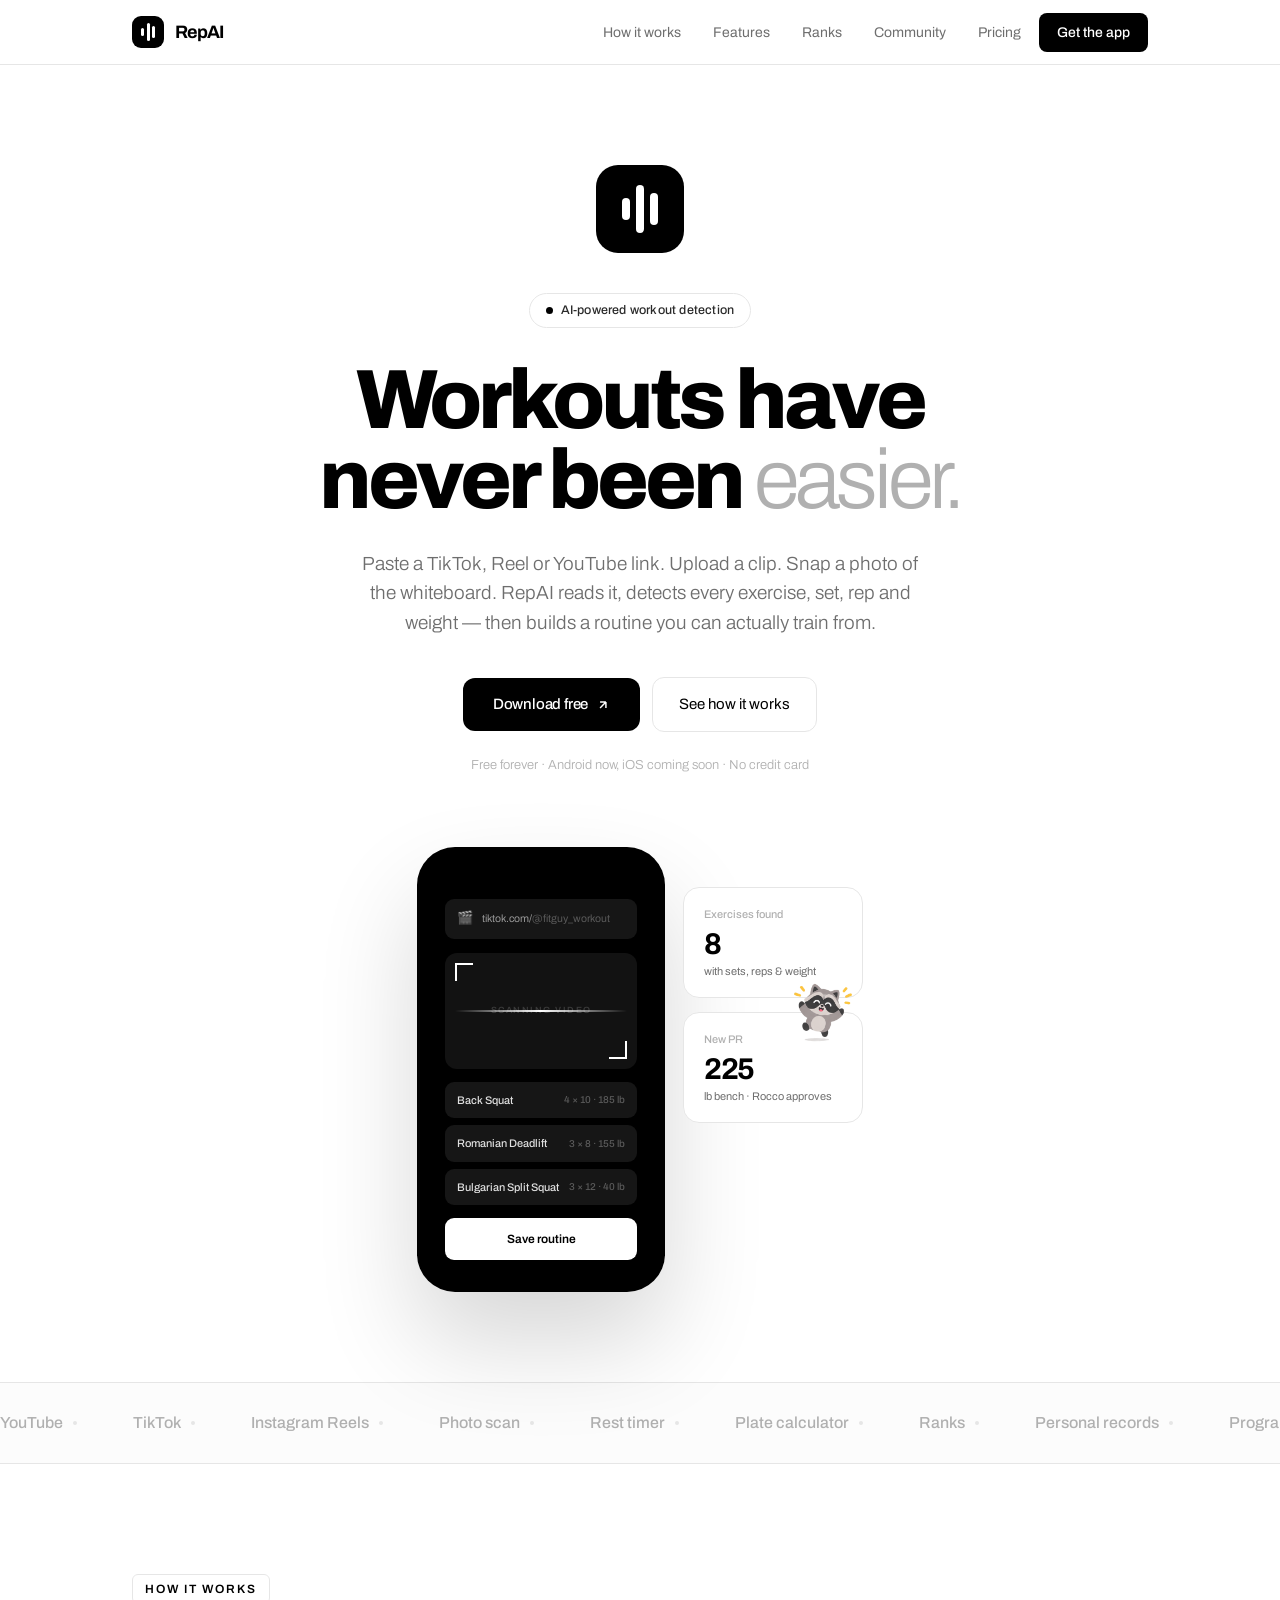
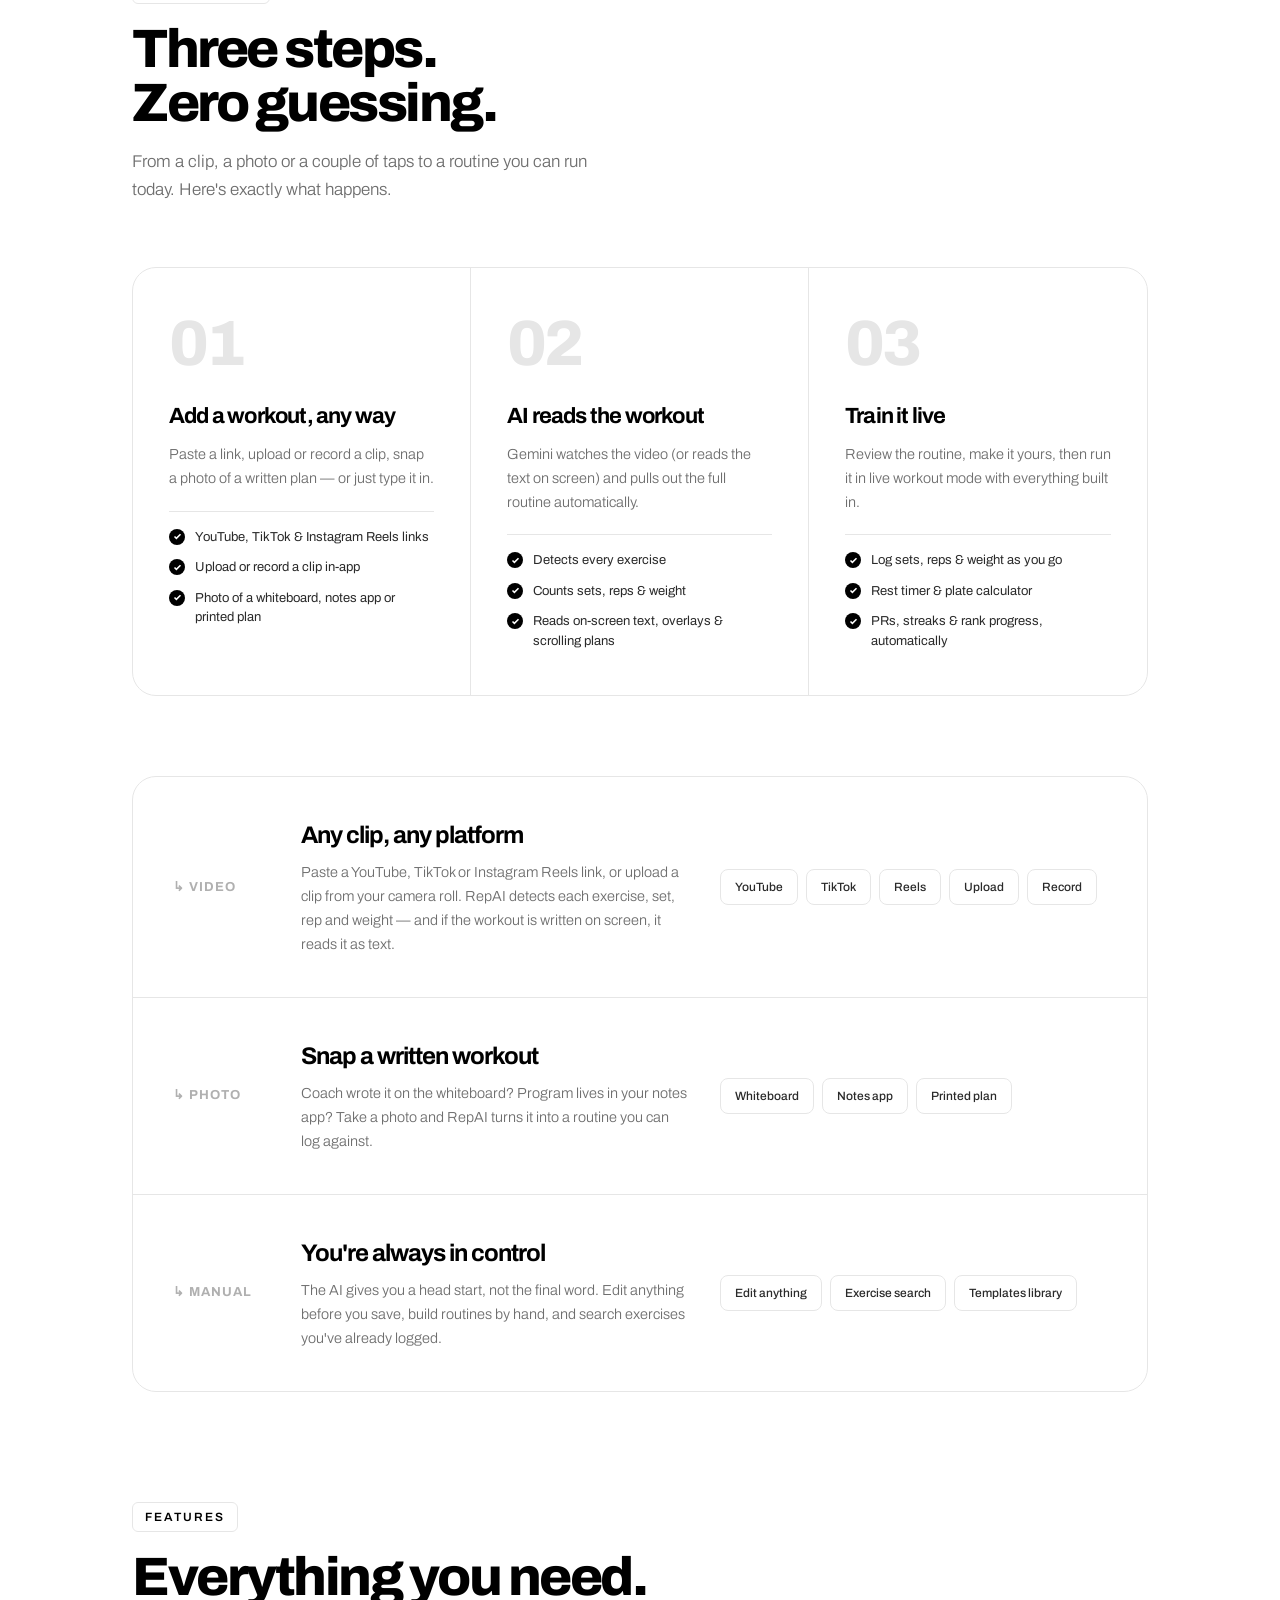
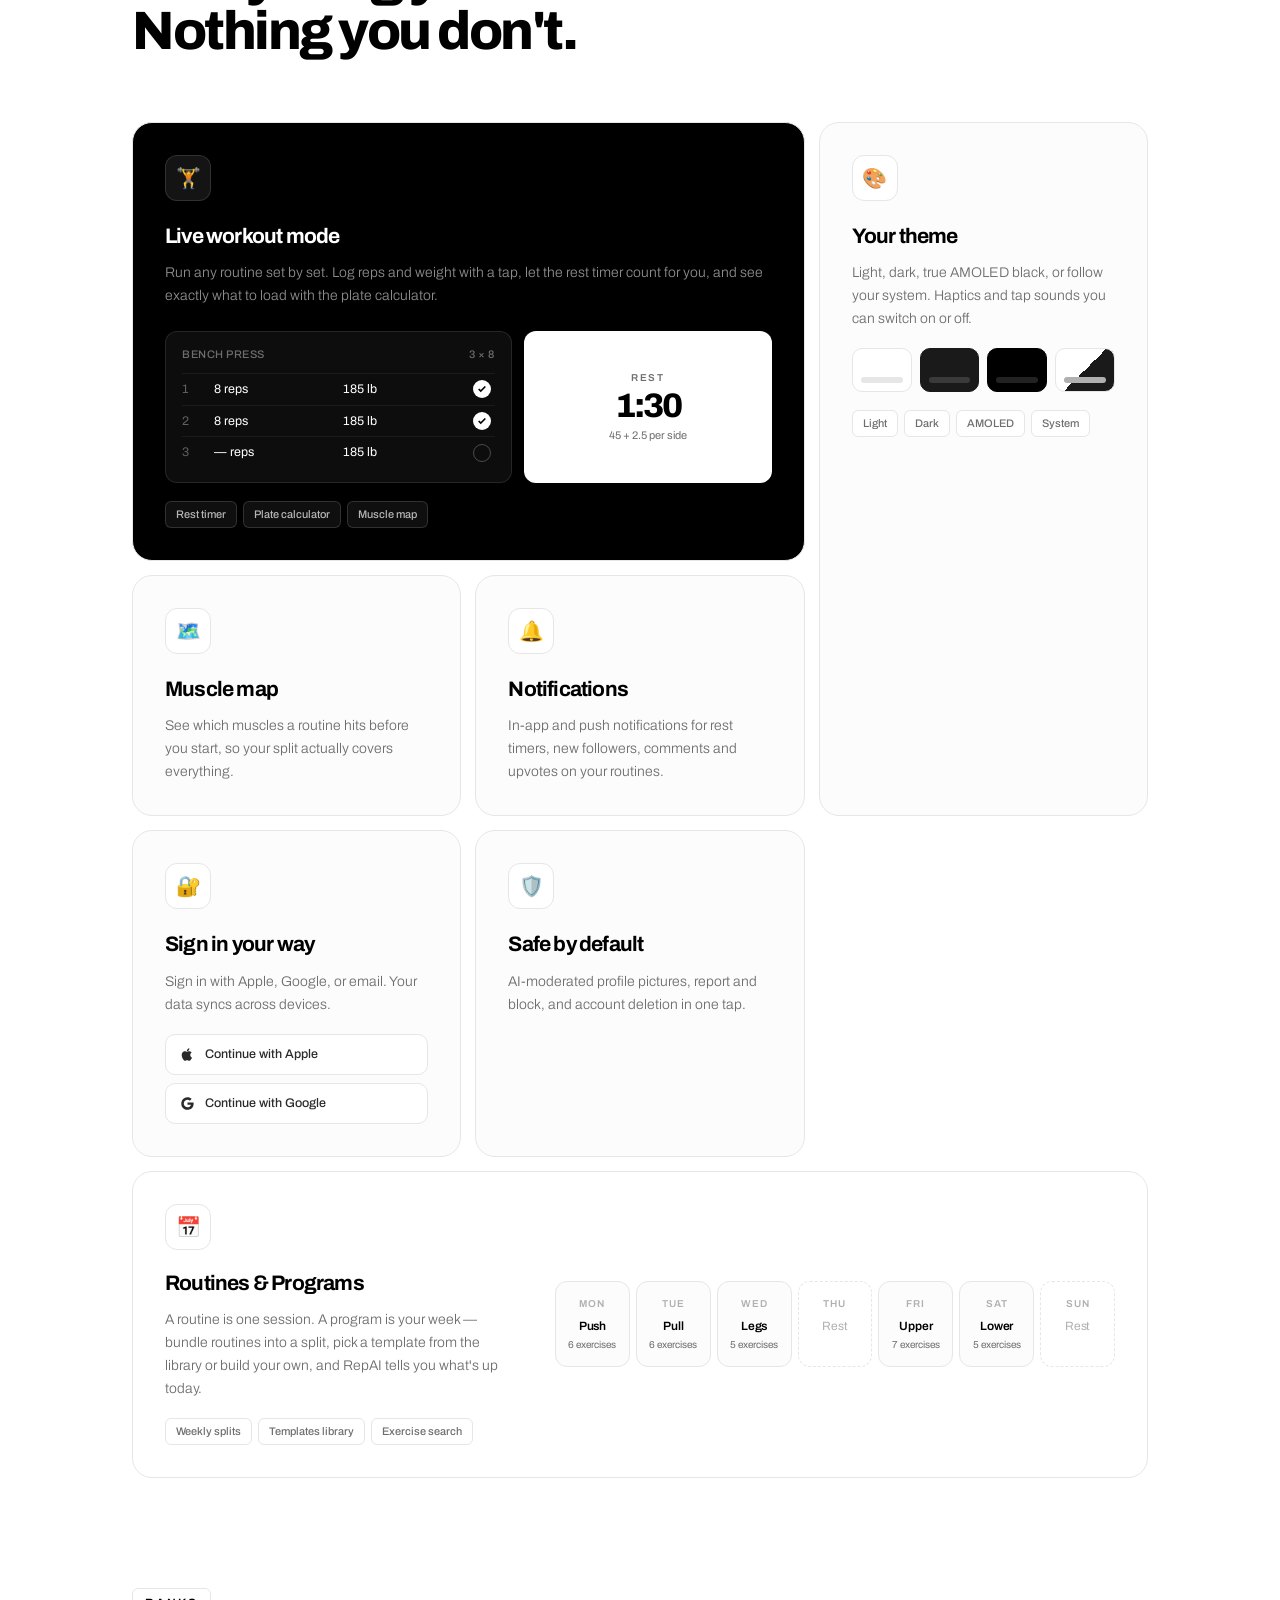
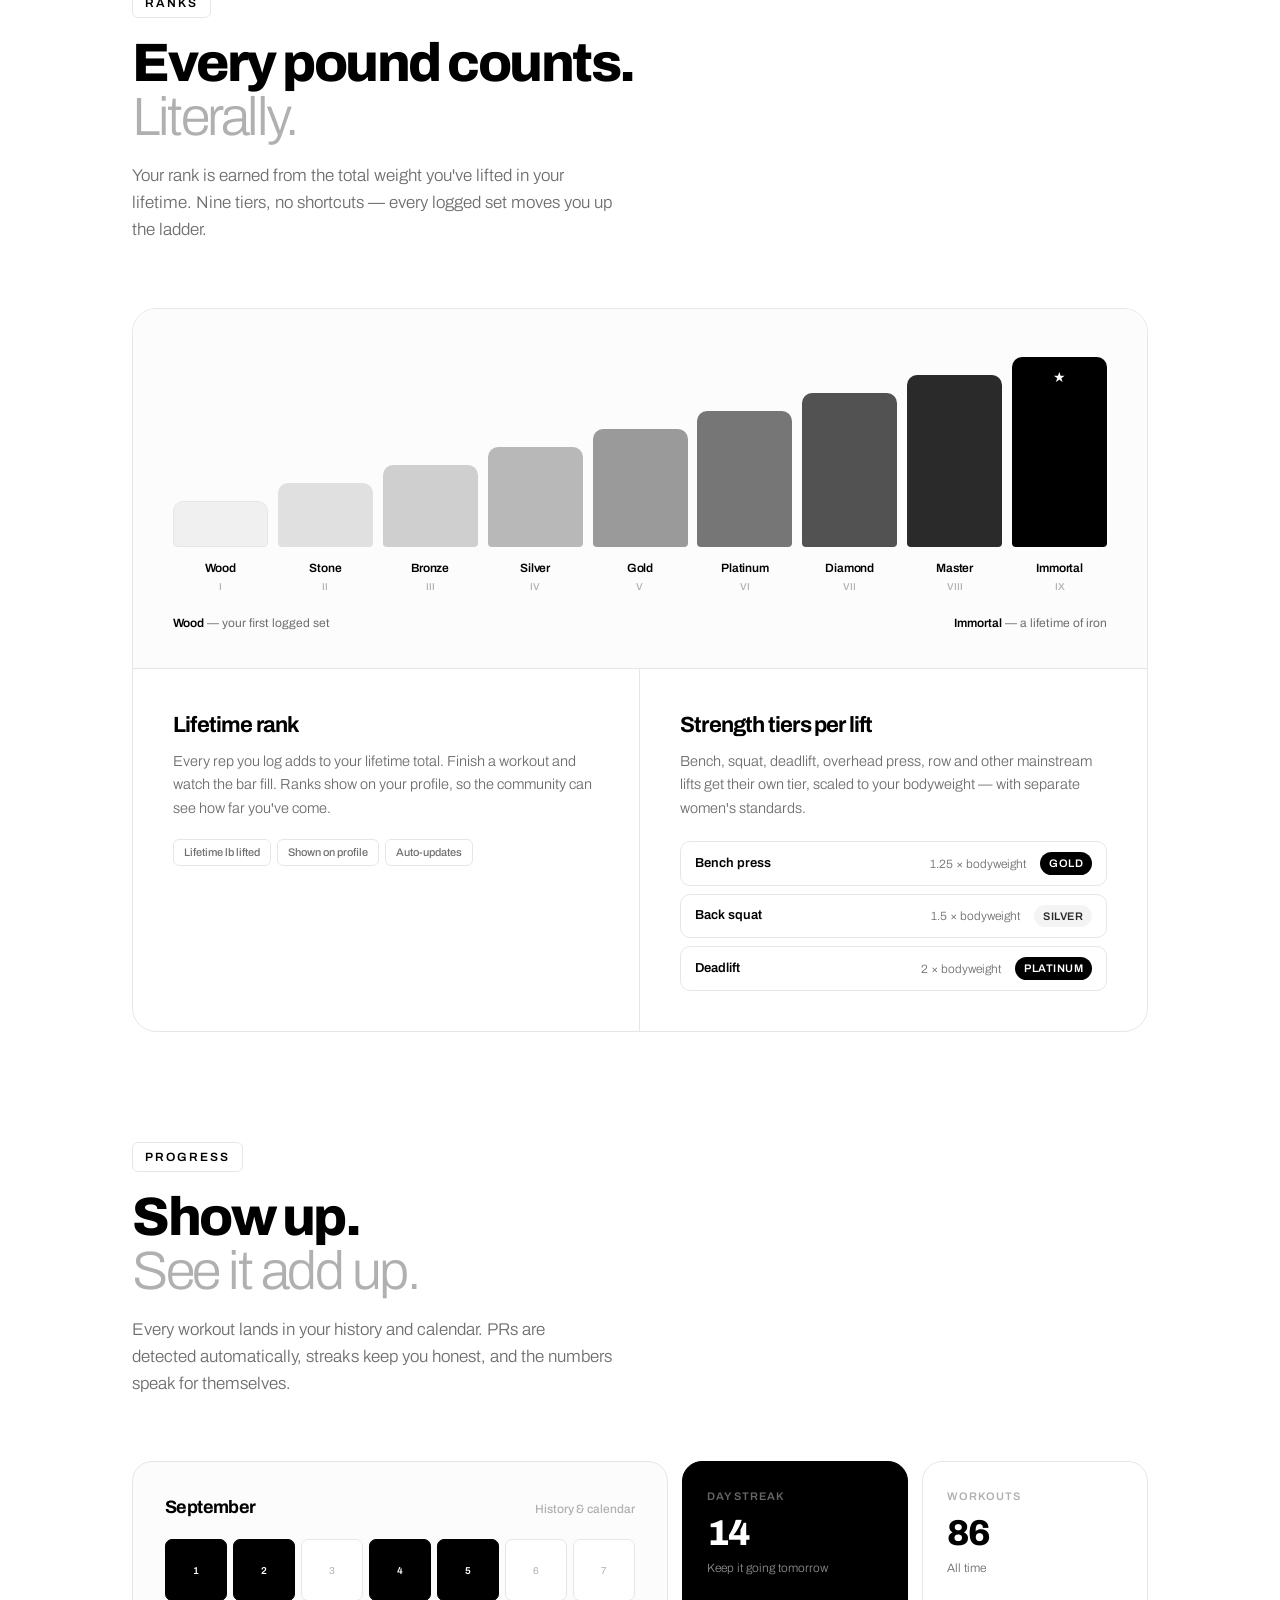
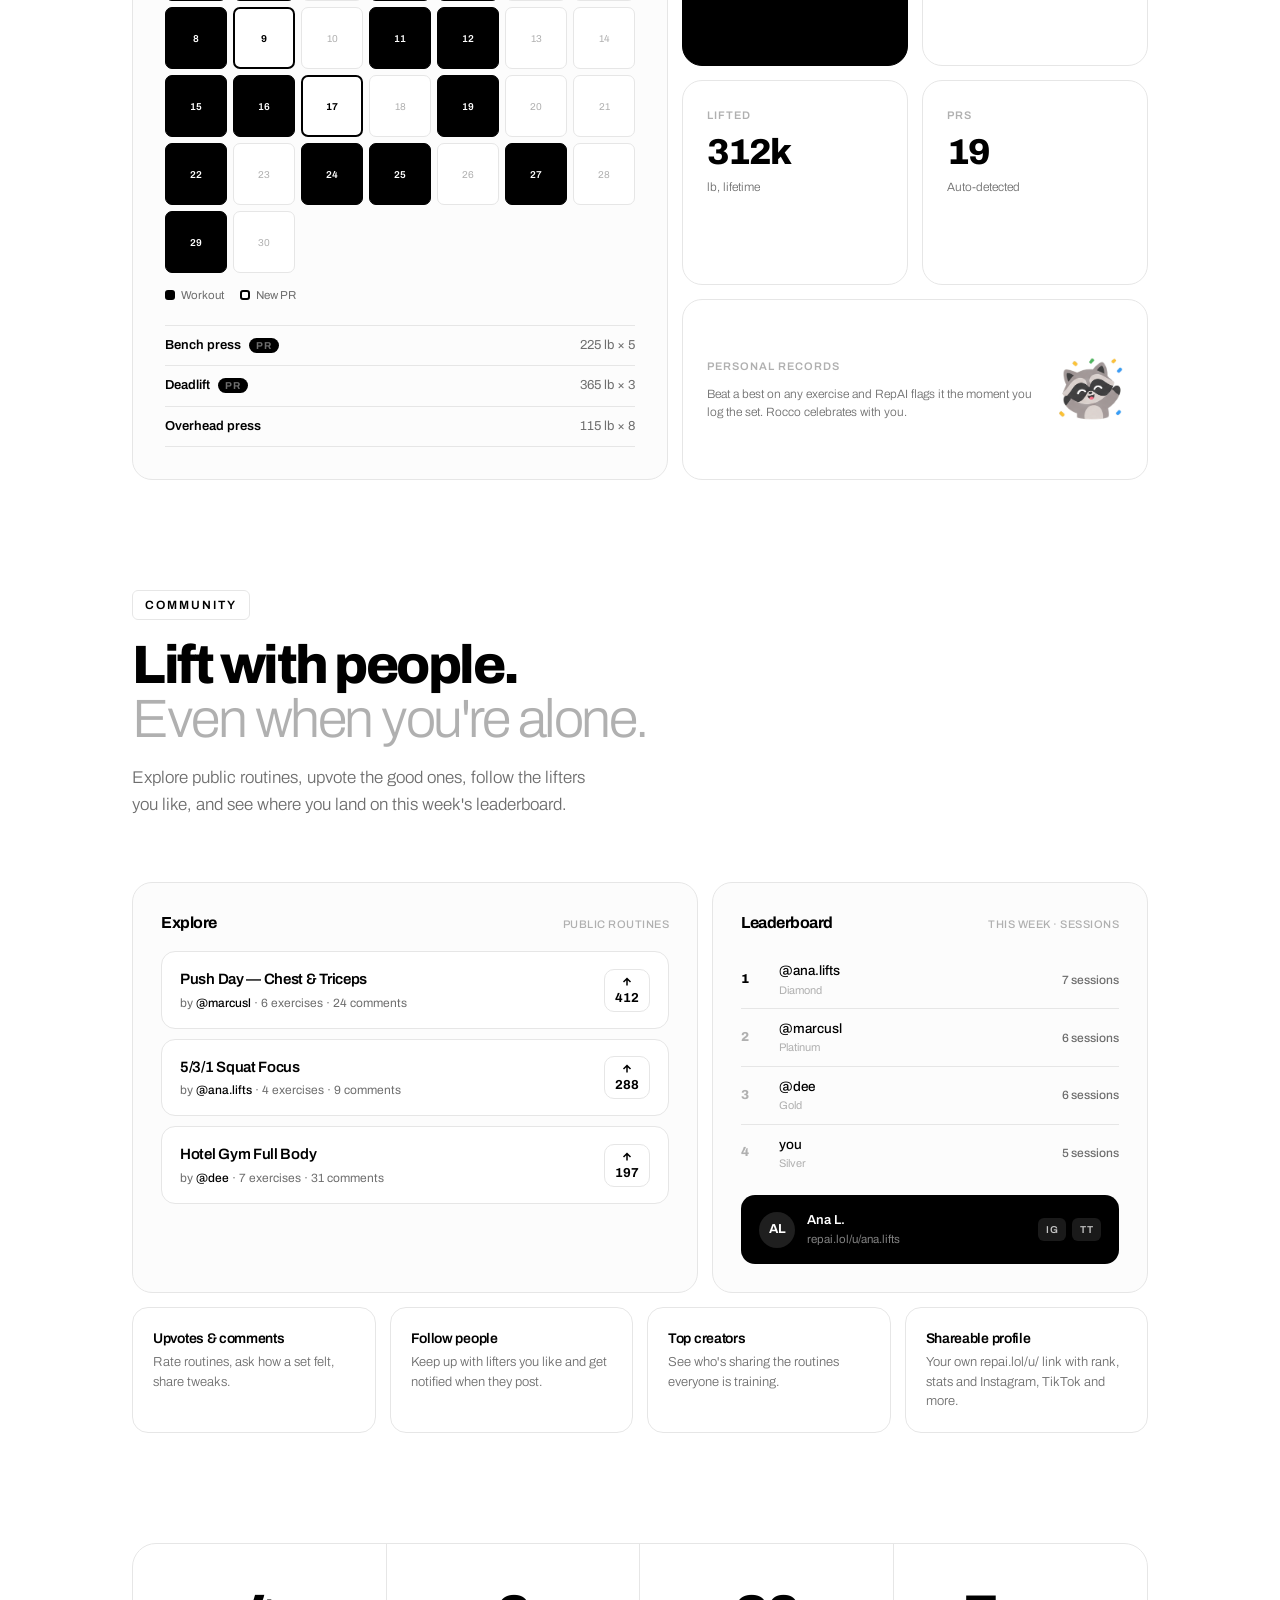
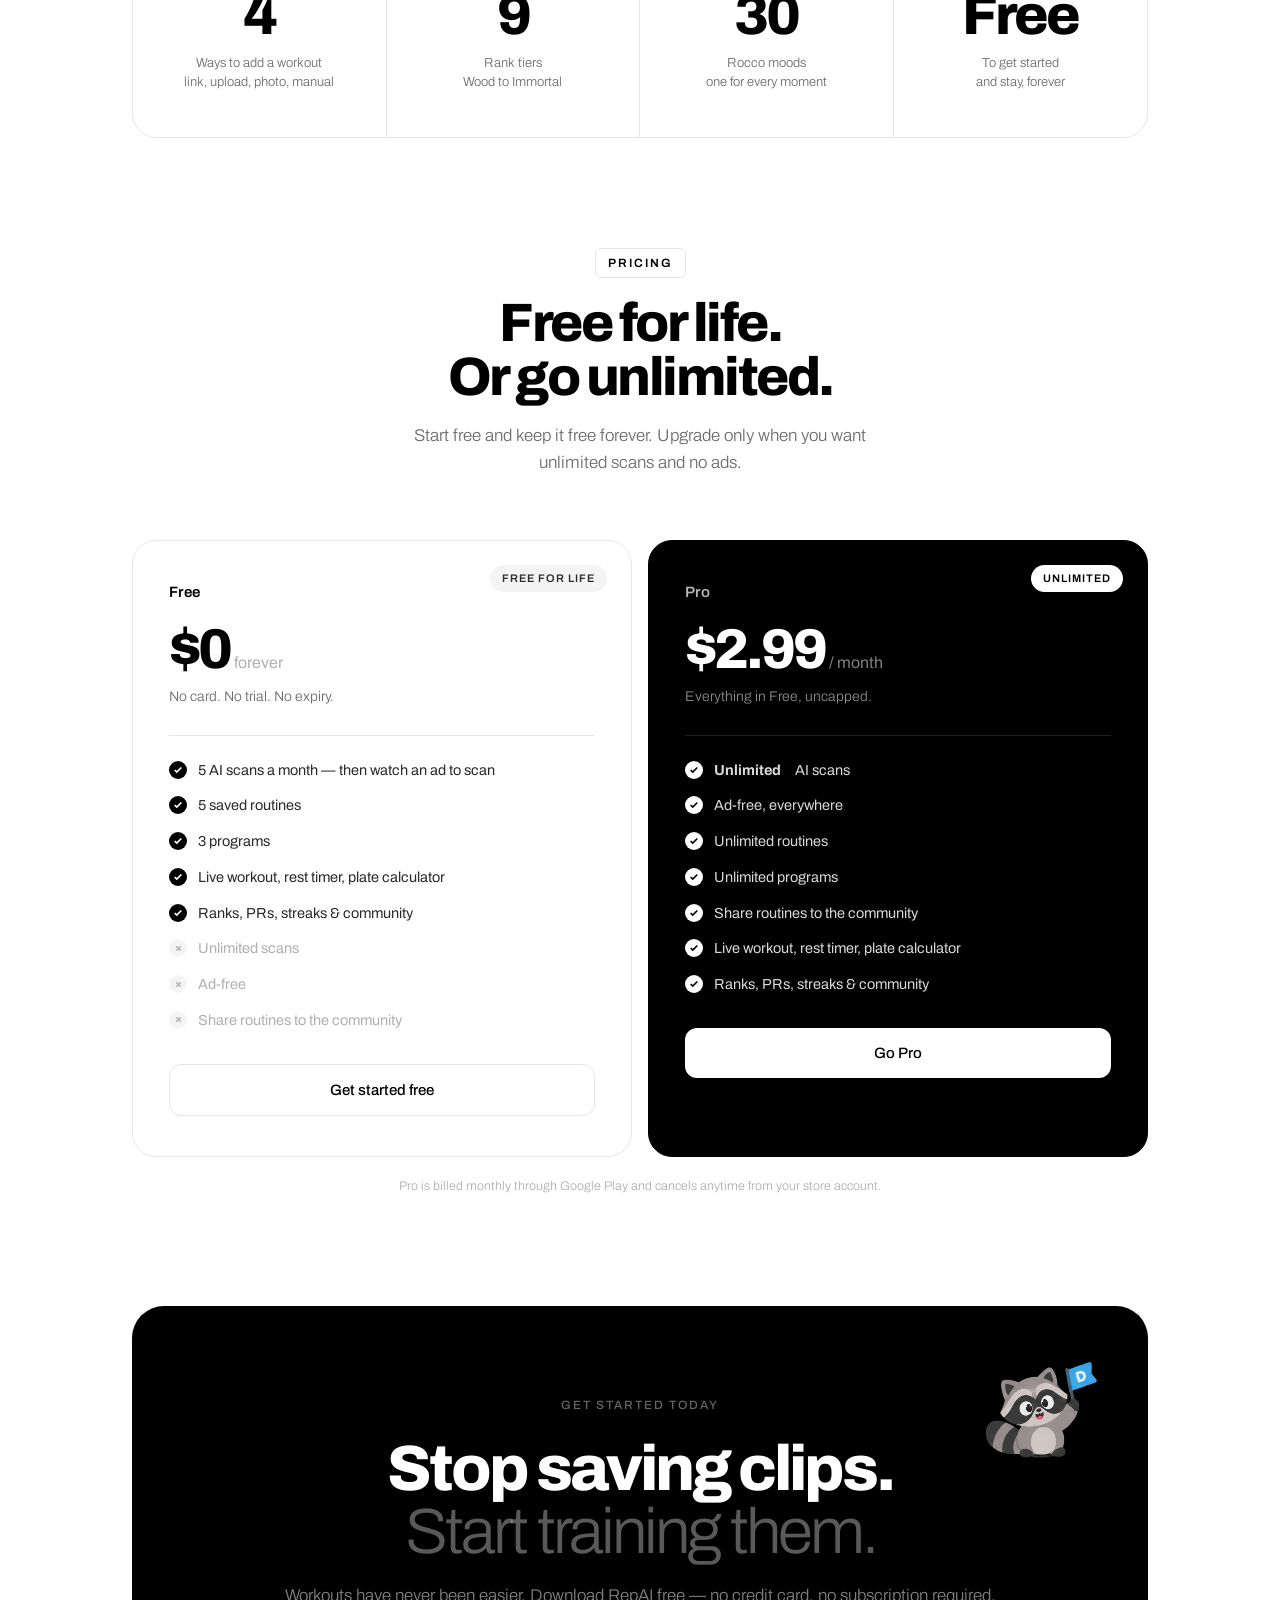
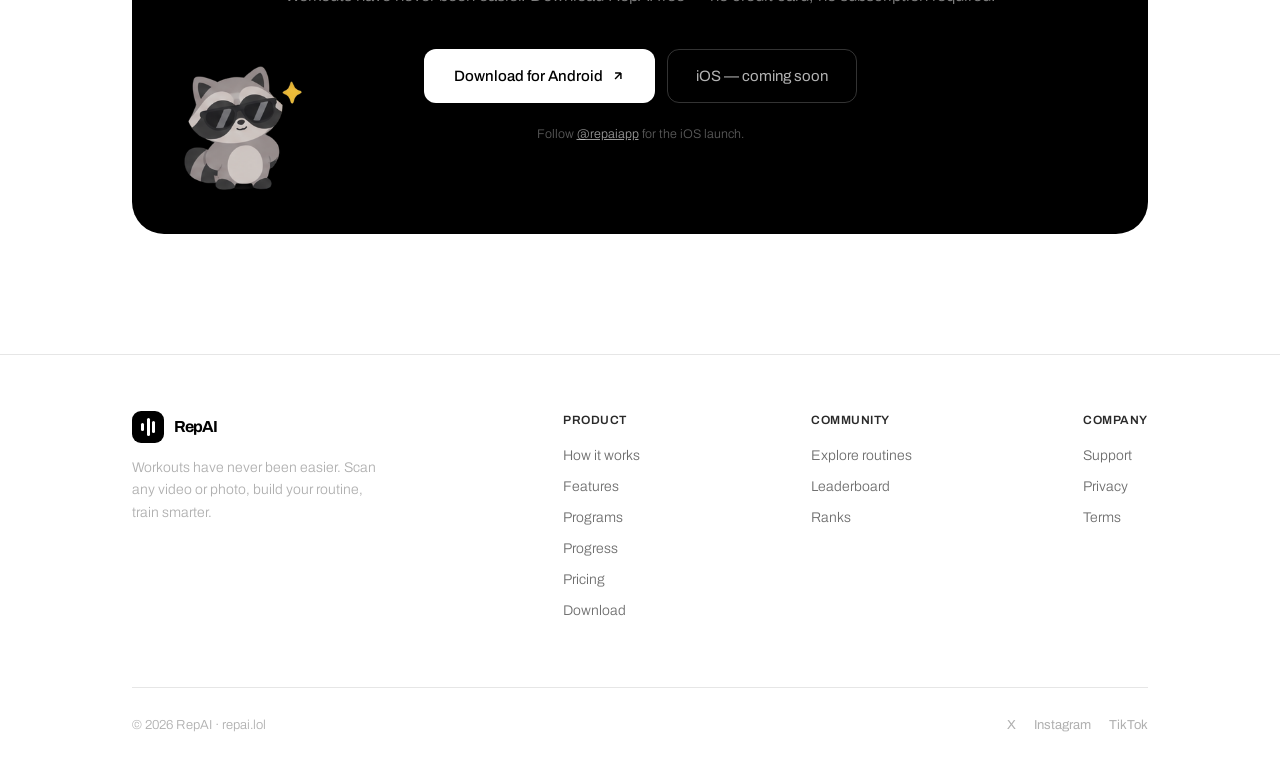
==== commit 43e2a889: "Rename mascot to Rocco; drop the Meet Emoji section Co-Authored-By: Claude Opus 5 <noreply@anthropic" ====
--- a/index.html
+++ b/index.html
@@ -12,13 +12,13 @@
 <meta property="og:title" content="RepAI — Workouts have never been easier" />
 <meta property="og:description" content="Scan any workout video or photo. AI detects every exercise, set, rep and weight, then builds a routine you can train from. Free on Android, iOS coming soon." />
 <meta property="og:url" content="https://repai.lol/" />
-<meta property="og:image" content="https://repai.lol/assets/emoji/cheer.png" />
-<meta property="og:image:alt" content="Emoji, the RepAI raccoon mascot, cheering" />
+<meta property="og:image" content="https://repai.lol/assets/rocco/cheer.png" />
+<meta property="og:image:alt" content="Rocco, the RepAI raccoon mascot, cheering" />
 <meta name="twitter:card" content="summary" />
 <meta name="twitter:site" content="@repaiapp" />
 <meta name="twitter:title" content="RepAI — Workouts have never been easier" />
 <meta name="twitter:description" content="Scan any workout video or photo. AI detects every exercise, set, rep and weight, then builds a routine you can train from." />
-<meta name="twitter:image" content="https://repai.lol/assets/emoji/cheer.png" />
+<meta name="twitter:image" content="https://repai.lol/assets/rocco/cheer.png" />
 <meta name="theme-color" content="#000000" />
 
 <link rel="preconnect" href="https://fonts.googleapis.com" />
@@ -71,8 +71,8 @@
   .side-card-l { font-size: 11px; color: var(--g4); font-weight: 500; margin-bottom: 6px; }
   .side-card-v { font-size: 30px; font-weight: 700; letter-spacing: -1.5px; line-height: 1; margin-bottom: 4px; }
   .side-card-s { font-size: 11px; color: var(--g5); font-weight: 400; }
-  .side-card-emoji { position: relative; }
-  .side-card-emoji img { position: absolute; right: 10px; top: -30px; width: 58px; height: auto; animation: bob 5s ease-in-out infinite; }
+  .side-card-rocco { position: relative; }
+  .side-card-rocco img { position: absolute; right: 10px; top: -30px; width: 58px; height: auto; animation: bob 5s ease-in-out infinite; }
 
   /* ─── MARQUEE ─── */
   .marquee-wrap { border-top: 1px solid var(--g3); border-bottom: 1px solid var(--g3); padding: 28px 0; overflow: hidden; background: var(--g1); }
@@ -229,16 +229,11 @@
   .pr-row span:last-child { color: var(--g5); }
 
   /* ─── EMOJI (mascot) ─── */
-  .emoji-hero { display: grid; grid-template-columns: 1fr 1fr; gap: 48px; align-items: center; }
-  .emoji-board { margin-top: 64px; display: grid; grid-template-columns: repeat(4, 1fr); gap: 14px; }
-  .mood { border: 1px solid var(--g3); border-radius: 20px; padding: 26px 20px 22px; text-align: center; background: var(--g1); transition: transform 0.35s var(--ease), border-color 0.35s, box-shadow 0.35s; }
   .mood:hover { transform: translateY(-4px); border-color: var(--black); box-shadow: 0 16px 40px rgba(0,0,0,0.06); }
-  .mood img { width: 104px; height: 104px; object-fit: contain; display: block; margin: 0 auto 14px; animation: bob 5s ease-in-out infinite; animation-delay: var(--delay, 0s); }
   .mood:nth-child(2n) img { animation-duration: 6s; }
   .mood:nth-child(3n) img { animation-duration: 4.4s; }
   .mood-t { font-size: 14px; font-weight: 700; letter-spacing: -0.4px; margin-bottom: 4px; }
   .mood-s { font-size: 12px; color: var(--g5); font-weight: 300; line-height: 1.45; }
-  .emoji-facts { display: flex; gap: 8px; flex-wrap: wrap; margin-top: 24px; }
 
   /* ─── COMMUNITY ─── */
   .comm-grid { display: grid; grid-template-columns: 1.3fr 1fr; gap: 14px; margin-top: 64px; }
@@ -322,9 +317,9 @@
   /* ─── CTA ─── */
   .cta { padding: 0 0 120px; }
   .cta-box { background: var(--black); border-radius: 32px; padding: 90px 40px; text-align: center; color: var(--white); position: relative; overflow: hidden; }
-  .cta-box .cta-emoji { position: absolute; width: 120px; height: auto; opacity: 0.95; pointer-events: none; animation: bob 6s ease-in-out infinite; }
-  .cta-box .cta-emoji.l { left: 5%; bottom: 8%; }
-  .cta-box .cta-emoji.r { right: 5%; top: 10%; animation-delay: -3s; }
+  .cta-box .cta-rocco { position: absolute; width: 120px; height: auto; opacity: 0.95; pointer-events: none; animation: bob 6s ease-in-out infinite; }
+  .cta-box .cta-rocco.l { left: 5%; bottom: 8%; }
+  .cta-box .cta-rocco.r { right: 5%; top: 10%; animation-delay: -3s; }
   .cta-eyebrow { font-size: 12px; font-weight: 500; color: rgba(255,255,255,0.4); letter-spacing: 2px; text-transform: uppercase; margin-bottom: 24px; }
   .cta-h { font-size: 64px; font-weight: 800; letter-spacing: -3px; line-height: 0.98; margin-bottom: 20px; }
   .cta-h .dim { color: rgba(255,255,255,0.35); font-weight: 300; }
@@ -360,8 +355,7 @@
     .ranks-grid { grid-template-columns: 1fr; }
     .ranks-col:first-child { border-right: none; border-bottom: 1px solid var(--g3); }
     .ranks-col { padding: 28px 24px; }
-    .progress-grid, .comm-grid, .emoji-hero { grid-template-columns: 1fr; }
-    .emoji-board { grid-template-columns: repeat(2, 1fr); }
+    .progress-grid, .comm-grid { grid-template-columns: 1fr; }
     .comm-feats { grid-template-columns: 1fr 1fr; }
     .pricing-grid { grid-template-columns: 1fr; }
     .stats { grid-template-columns: repeat(2, 1fr); }
@@ -369,20 +363,16 @@
     .stat:nth-child(1), .stat:nth-child(2) { border-bottom: 1px solid var(--g3); }
     .cta-h { font-size: 38px; letter-spacing: -2px; }
     .cta-box { padding: 64px 24px; }
-    .cta-box .cta-emoji { width: 72px; opacity: 0.5; }
+    .cta-box .cta-rocco { width: 72px; opacity: 0.5; }
   }
   @media (max-width: 480px) {
     .side-cards { flex-direction: column; }
-    .emoji-board { gap: 10px; }
-    .mood { padding: 20px 12px 16px; }
-    .mood img { width: 80px; height: 80px; }
     .comm-feats { grid-template-columns: 1fr; }
     .pstat.wide { flex-direction: column; text-align: center; }
     .pstats { grid-template-columns: 1fr; }
     .pstat.wide { grid-column: span 1; }
   }
   @media (prefers-reduced-motion: reduce) {
-    .mood img, .cta-emoji, .side-card-emoji img, .pstat.wide img, .hero-float { animation: none !important; }
     .ranks-wrap.in .rung-bar { animation: none !important; }
     .marquee { animation: none !important; }
   }
@@ -444,7 +434,7 @@
       </div>
       <div class="side-cards">
         <div class="side-card"><div class="side-card-l">Exercises found</div><div class="side-card-v">8</div><div class="side-card-s">with sets, reps &amp; weight</div></div>
-        <div class="side-card side-card-emoji"><img src="assets/emoji/cheer.png" alt="Emoji the raccoon cheering" width="58" height="59" loading="lazy" /><div class="side-card-l">New PR</div><div class="side-card-v">225</div><div class="side-card-s">lb bench · Emoji approves</div></div>
+        <div class="side-card side-card-rocco"><img src="assets/rocco/cheer.png" alt="Rocco the raccoon cheering" width="58" height="59" loading="lazy" /><div class="side-card-l">New PR</div><div class="side-card-v">225</div><div class="side-card-s">lb bench · Rocco approves</div></div>
       </div>
     </div>
   </div>
@@ -715,8 +705,8 @@
         <div class="pstat"><div class="pstat-l">Lifted</div><div class="pstat-v">312k</div><div class="pstat-s">lb, lifetime</div></div>
         <div class="pstat"><div class="pstat-l">PRs</div><div class="pstat-v">19</div><div class="pstat-s">Auto-detected</div></div>
         <div class="pstat wide">
-          <div><div class="pstat-l">Personal records</div><div class="pstat-s" style="margin-top:0;">Beat a best on any exercise and RepAI flags it the moment you log the set. Emoji celebrates with you.</div></div>
-          <img src="assets/emoji/party.png" alt="Emoji the raccoon throwing a party" width="64" height="64" loading="lazy" />
+          <div><div class="pstat-l">Personal records</div><div class="pstat-s" style="margin-top:0;">Beat a best on any exercise and RepAI flags it the moment you log the set. Rocco celebrates with you.</div></div>
+          <img src="assets/rocco/party.png" alt="Rocco the raccoon throwing a party" width="64" height="64" loading="lazy" />
         </div>
       </div>
     </div>
@@ -724,31 +714,6 @@
 </section>
 
 <!-- ─── EMOJI THE MASCOT ─── -->
-<section class="section" id="emoji" style="padding-top:0;">
-  <div class="container">
-    <div class="emoji-hero reveal">
-      <div>
-        <span class="label">Meet Emoji</span>
-        <h2 class="h2">Your gym buddy<br><span class="light">is a raccoon.</span></h2>
-        <p class="sec-sub">Emoji lives in RepAI and reacts to what you do. Finish a workout, hit a PR, keep a streak alive, get a new follower — there's a mood for every moment, and a few for the quiet ones.</p>
-        <div class="emoji-facts"><span class="dd-chip">30 moods</span><span class="dd-chip">Reacts to PRs &amp; streaks</span><span class="dd-chip">Keeps empty states company</span></div>
-      </div>
-      <div style="text-align:center;">
-        <img src="assets/emoji/wave.png" alt="Emoji the raccoon waving hello" width="220" height="245" style="width:220px;height:auto;animation:bob 5s ease-in-out infinite;" loading="lazy" />
-      </div>
-    </div>
-    <div class="emoji-board reveal d1">
-      <div class="mood" style="--delay:0s"><img src="assets/emoji/cheer.png" alt="Emoji cheering" width="104" height="104" loading="lazy" /><div class="mood-t">Workout done</div><div class="mood-s">Every finished session gets a cheer.</div></div>
-      <div class="mood" style="--delay:-1.2s"><img src="assets/emoji/party.png" alt="Emoji celebrating" width="104" height="104" loading="lazy" /><div class="mood-t">New PR</div><div class="mood-s">Beat a record and it's a party.</div></div>
-      <div class="mood" style="--delay:-2.4s"><img src="assets/emoji/flag.png" alt="Emoji holding a flag" width="104" height="104" loading="lazy" /><div class="mood-t">Streak alive</div><div class="mood-s">Plant the flag on another day.</div></div>
-      <div class="mood" style="--delay:-0.6s"><img src="assets/emoji/cool.png" alt="Emoji wearing sunglasses" width="104" height="104" loading="lazy" /><div class="mood-t">New rank</div><div class="mood-s">Climb a tier, earn the shades.</div></div>
-      <div class="mood" style="--delay:-1.8s"><img src="assets/emoji/idea.png" alt="Emoji with an idea" width="104" height="104" loading="lazy" /><div class="mood-t">Scan ready</div><div class="mood-s">Your routine is built and waiting.</div></div>
-      <div class="mood" style="--delay:-3s"><img src="assets/emoji/sweat.png" alt="Emoji sweating" width="104" height="104" loading="lazy" /><div class="mood-t">Last set</div><div class="mood-s">One more. You've got this.</div></div>
-      <div class="mood" style="--delay:-0.9s"><img src="assets/emoji/wave.png" alt="Emoji waving" width="104" height="104" loading="lazy" /><div class="mood-t">New follower</div><div class="mood-s">Someone's watching your lifts.</div></div>
-      <div class="mood" style="--delay:-2.1s"><img src="assets/emoji/sleep.png" alt="Emoji sleeping" width="104" height="104" loading="lazy" /><div class="mood-t">Rest day</div><div class="mood-s">Nothing logged yet. That's fine too.</div></div>
-    </div>
-  </div>
-</section>
 
 <!-- ─── COMMUNITY ─── -->
 <section class="section" id="community" style="padding-top:0;">
@@ -794,7 +759,7 @@
     <div class="stats reveal">
       <div class="stat"><div class="stat-n">4</div><div class="stat-l">Ways to add a workout<br>link, upload, photo, manual</div></div>
       <div class="stat"><div class="stat-n">9</div><div class="stat-l">Rank tiers<br>Wood to Immortal</div></div>
-      <div class="stat"><div class="stat-n">30</div><div class="stat-l">Emoji moods<br>one for every moment</div></div>
+      <div class="stat"><div class="stat-n">30</div><div class="stat-l">Rocco moods<br>one for every moment</div></div>
       <div class="stat"><div class="stat-n">Free</div><div class="stat-l">To get started<br>and stay, forever</div></div>
     </div>
   </div>
@@ -862,8 +827,8 @@
 <section class="cta" id="download">
   <div class="container">
     <div class="cta-box reveal-scale">
-      <img class="cta-emoji l" src="assets/emoji/cool.png" alt="" aria-hidden="true" width="120" height="128" loading="lazy" />
-      <img class="cta-emoji r" src="assets/emoji/flag.png" alt="" aria-hidden="true" width="120" height="102" loading="lazy" />
+      <img class="cta-rocco l" src="assets/rocco/cool.png" alt="" aria-hidden="true" width="120" height="128" loading="lazy" />
+      <img class="cta-rocco r" src="assets/rocco/flag.png" alt="" aria-hidden="true" width="120" height="102" loading="lazy" />
       <p class="cta-eyebrow">Get started today</p>
       <h2 class="cta-h">Stop saving clips.<br><span class="dim">Start training them.</span></h2>
       <p class="cta-sub">Workouts have never been easier. Download RepAI free — no credit card, no subscription required.</p>
@@ -887,7 +852,7 @@
         <p class="footer-tag">Workouts have never been easier. Scan any video or photo, build your routine, train smarter.</p>
       </div>
       <div class="footer-col"><h4>Product</h4><a href="#how">How it works</a><a href="#features">Features</a><a href="#programs">Programs</a><a href="#progress">Progress</a><a href="#pricing">Pricing</a><a href="#download">Download</a></div>
-      <div class="footer-col"><h4>Community</h4><a href="#community">Explore routines</a><a href="#community">Leaderboard</a><a href="#ranks">Ranks</a><a href="#emoji">Meet Emoji</a></div>
+      <div class="footer-col"><h4>Community</h4><a href="#community">Explore routines</a><a href="#community">Leaderboard</a><a href="#ranks">Ranks</a></div>
       <div class="footer-col"><h4>Company</h4><a href="/legal/support">Support</a><a href="/legal/privacy">Privacy</a><a href="/legal/terms">Terms</a></div>
     </div>
     <div class="footer-bottom">
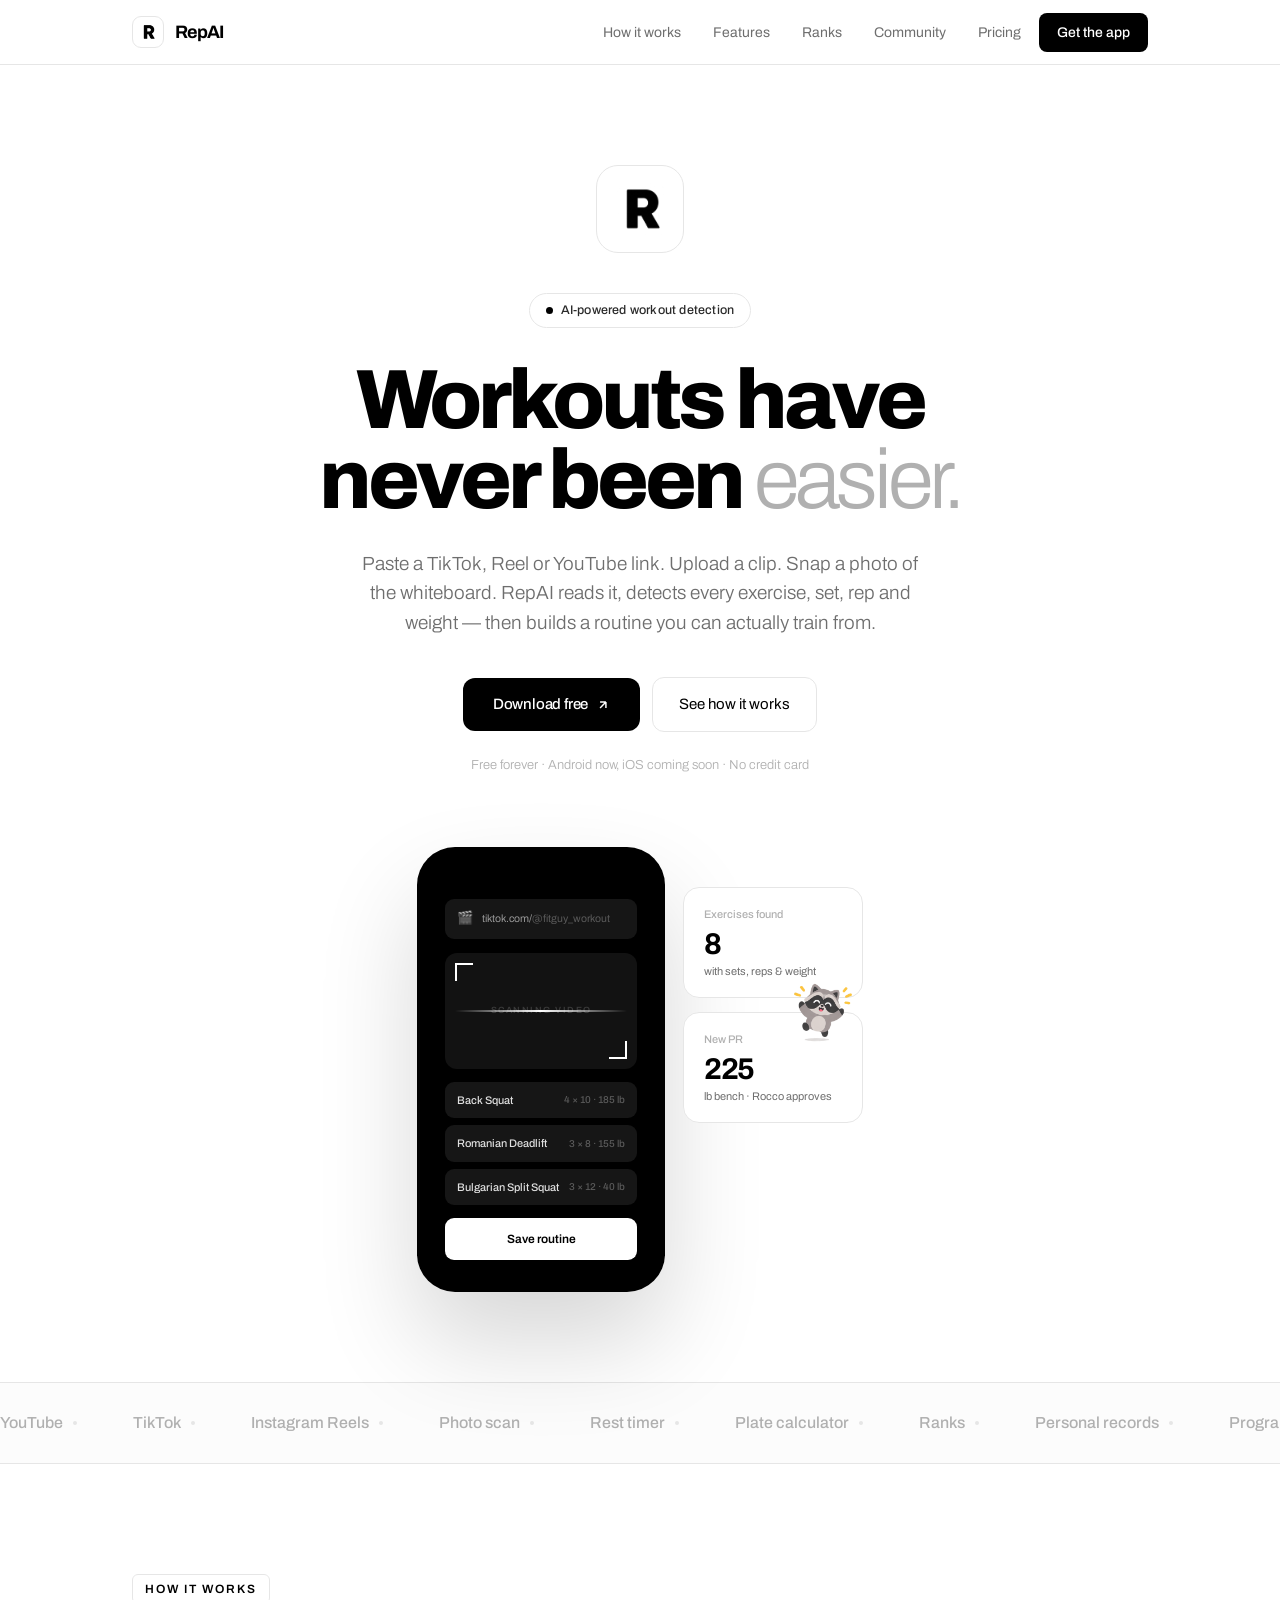
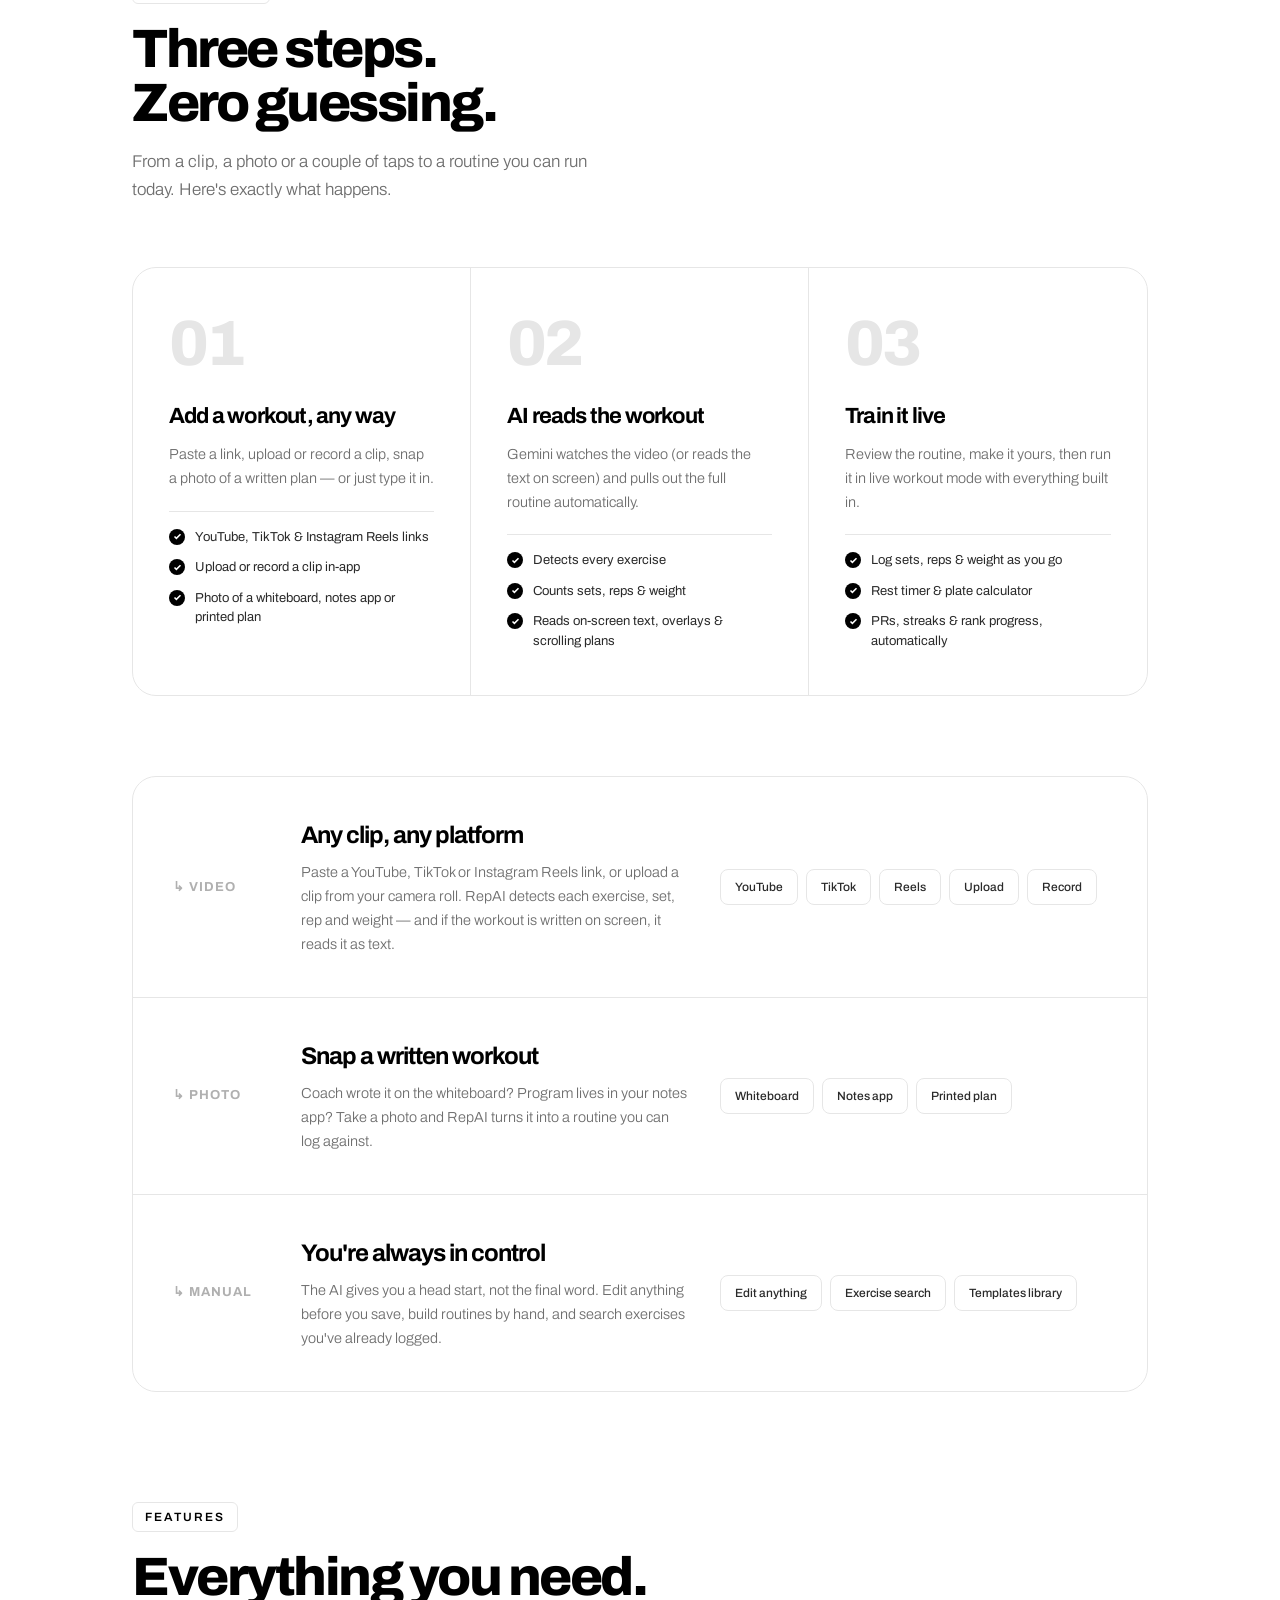
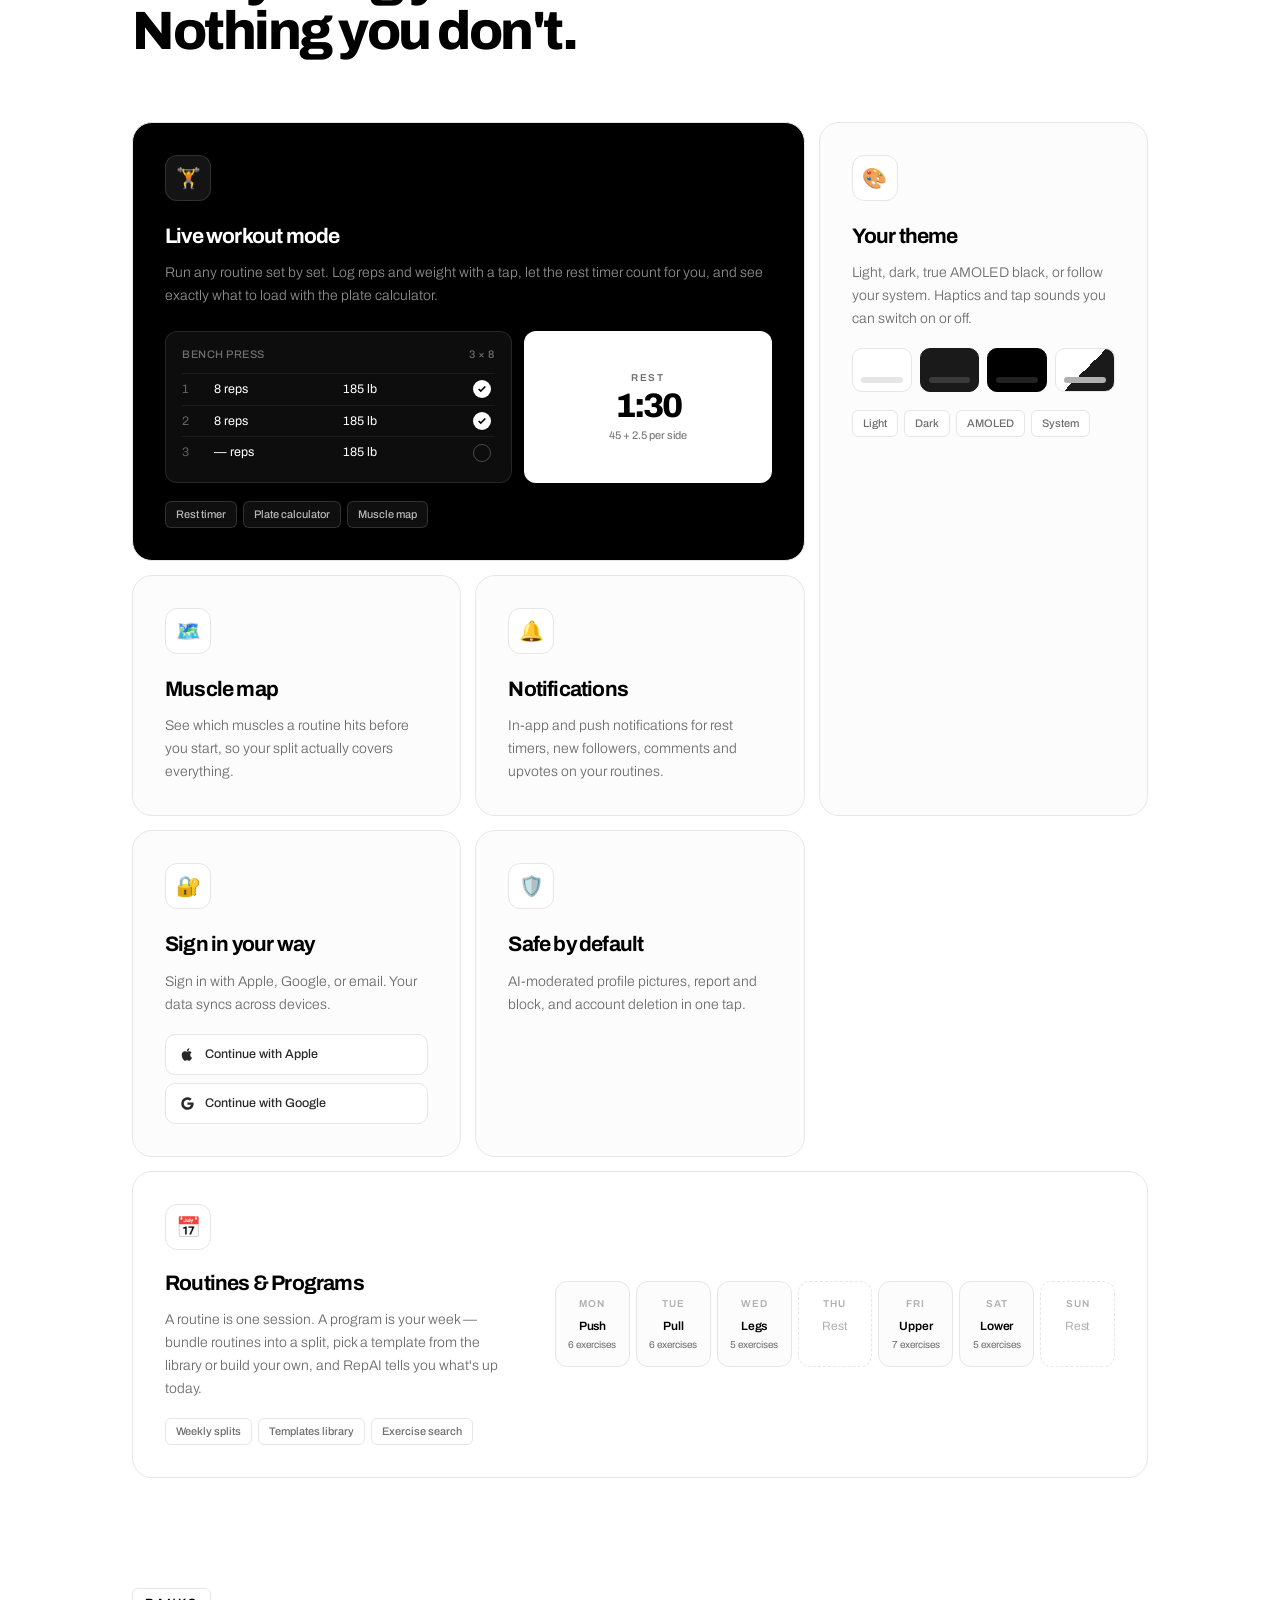
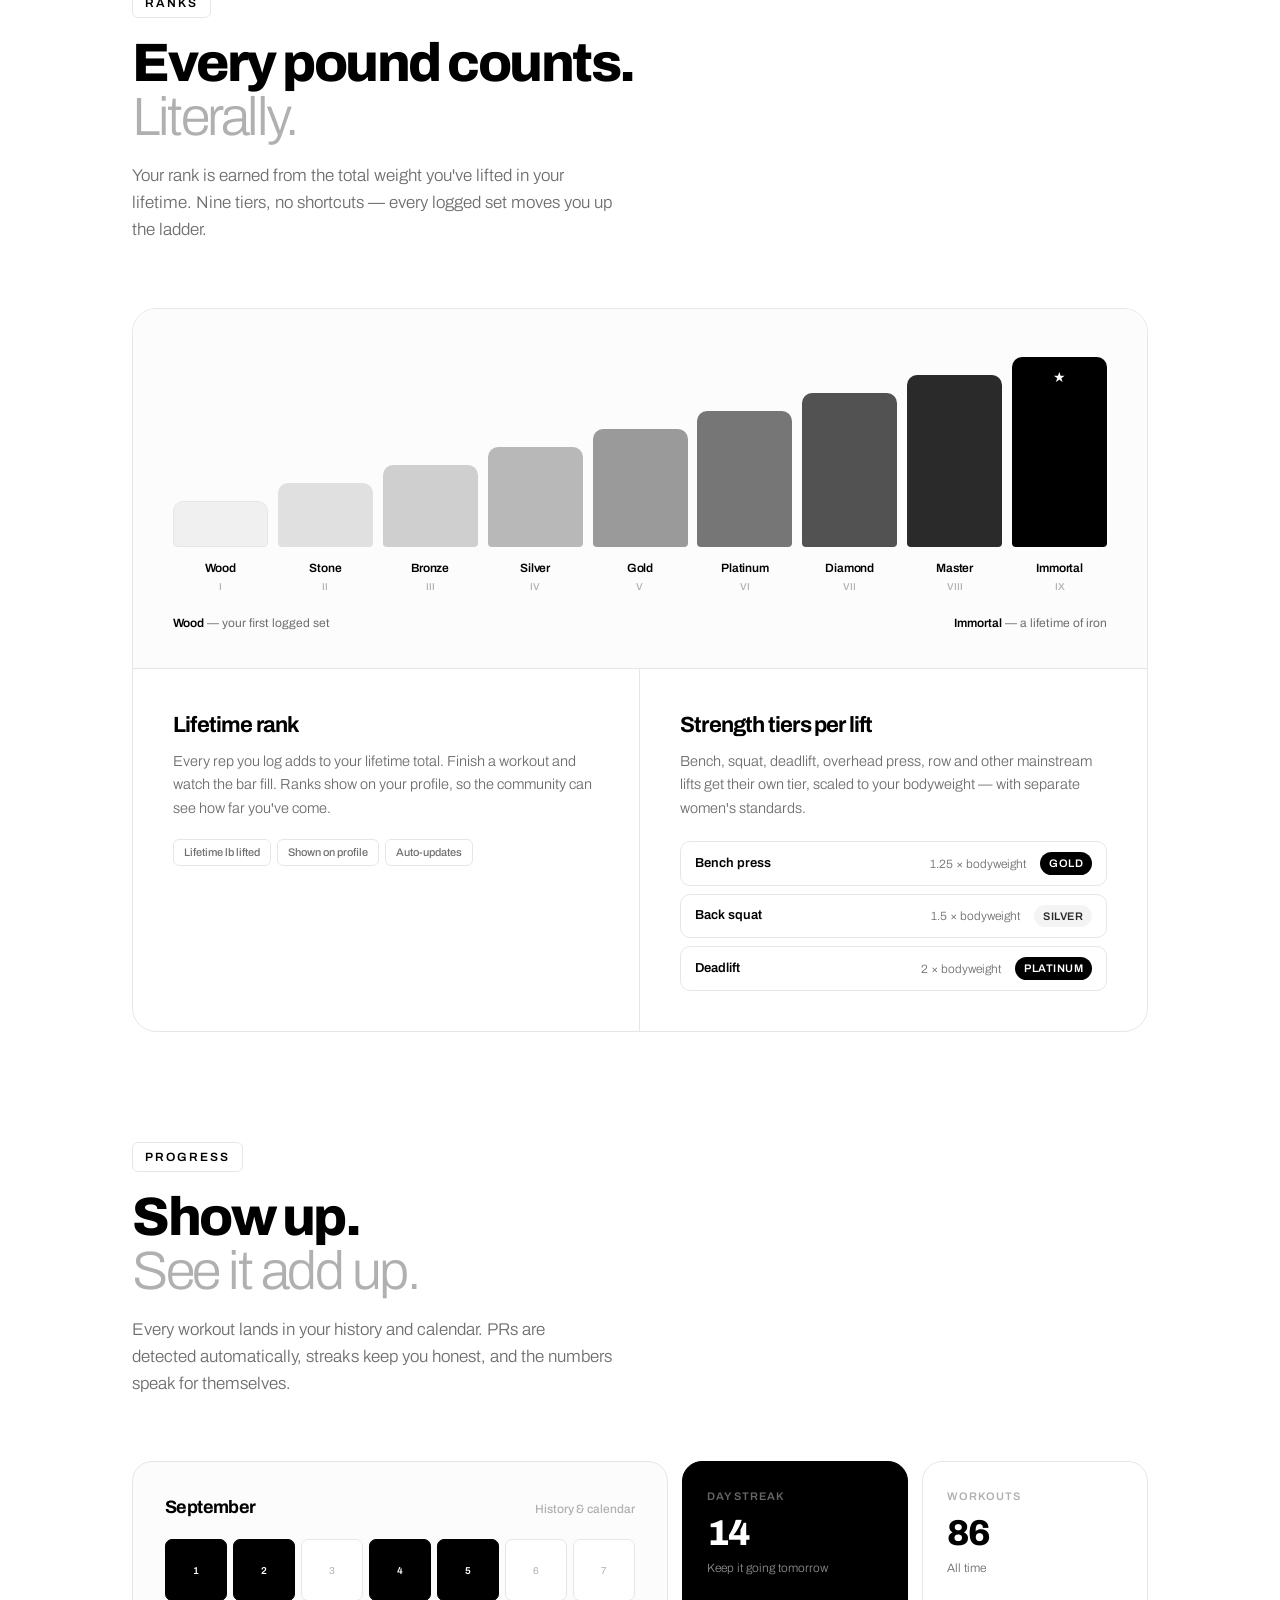
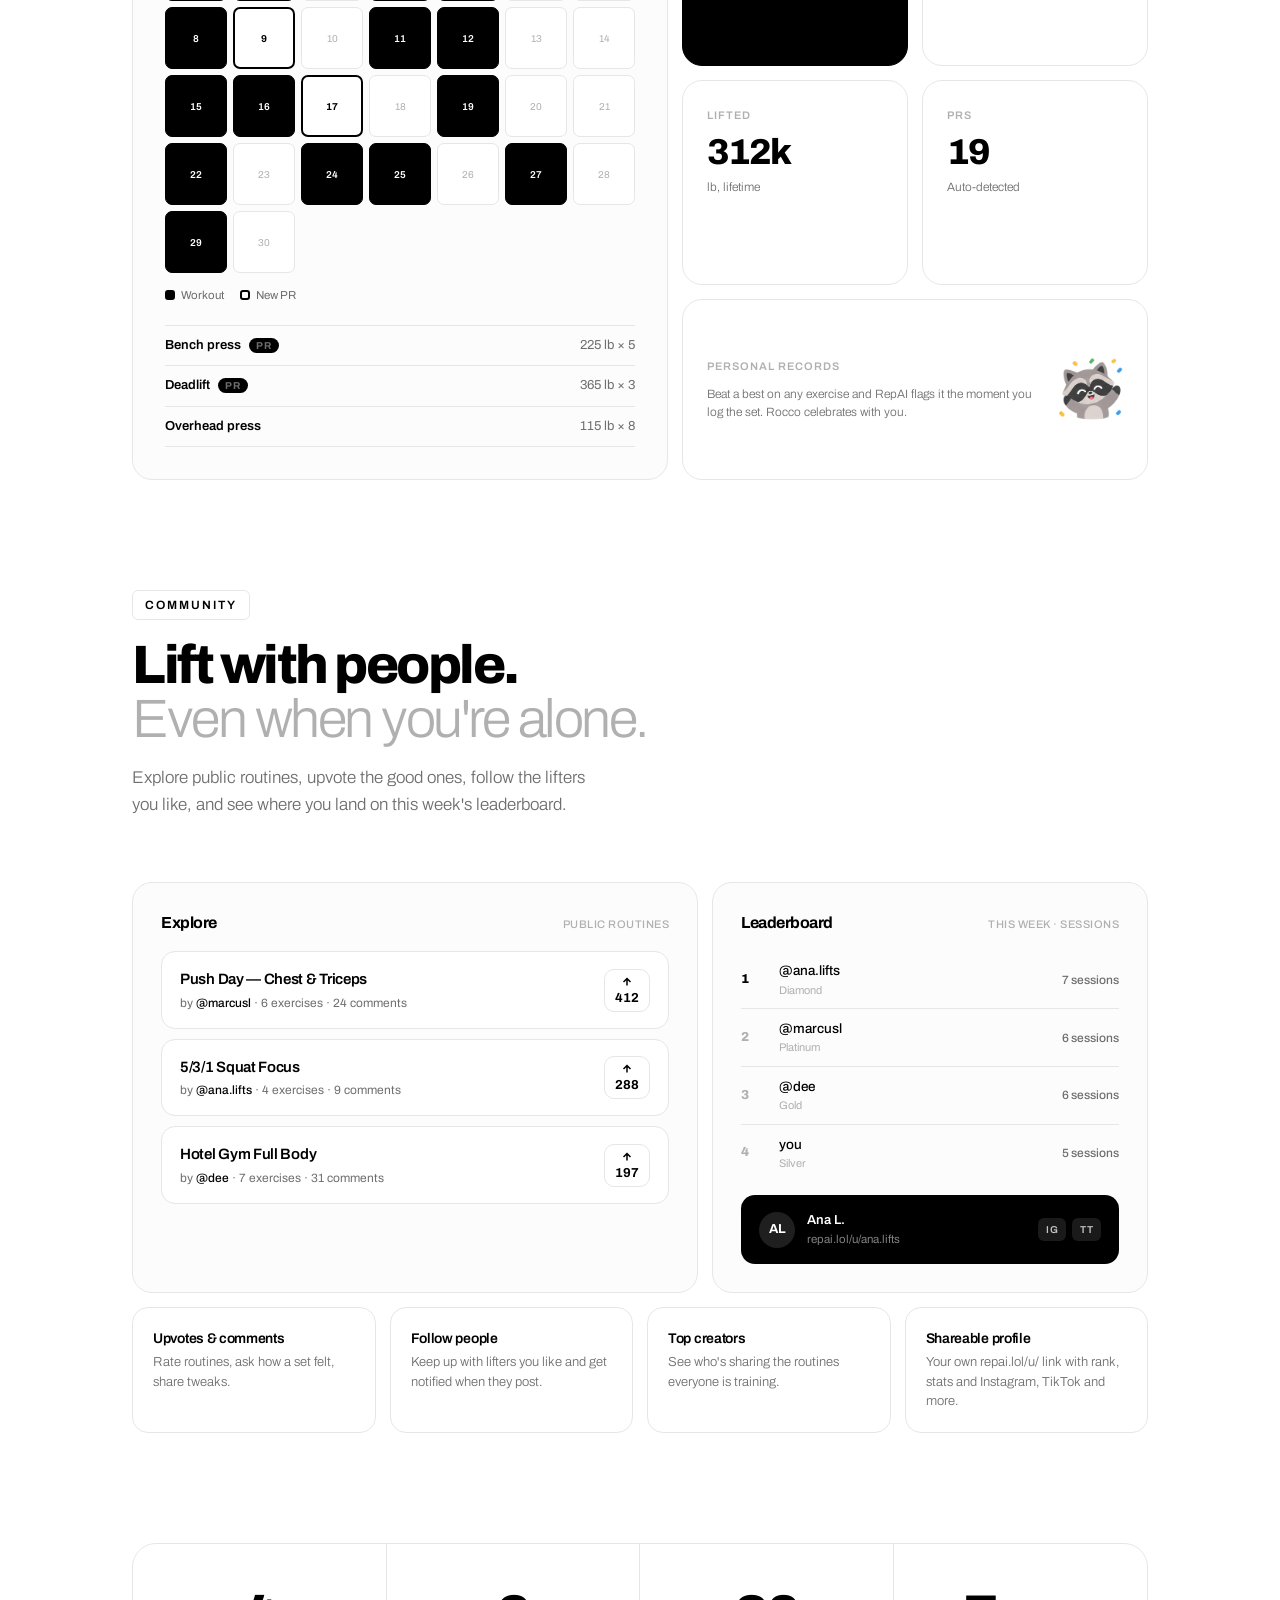
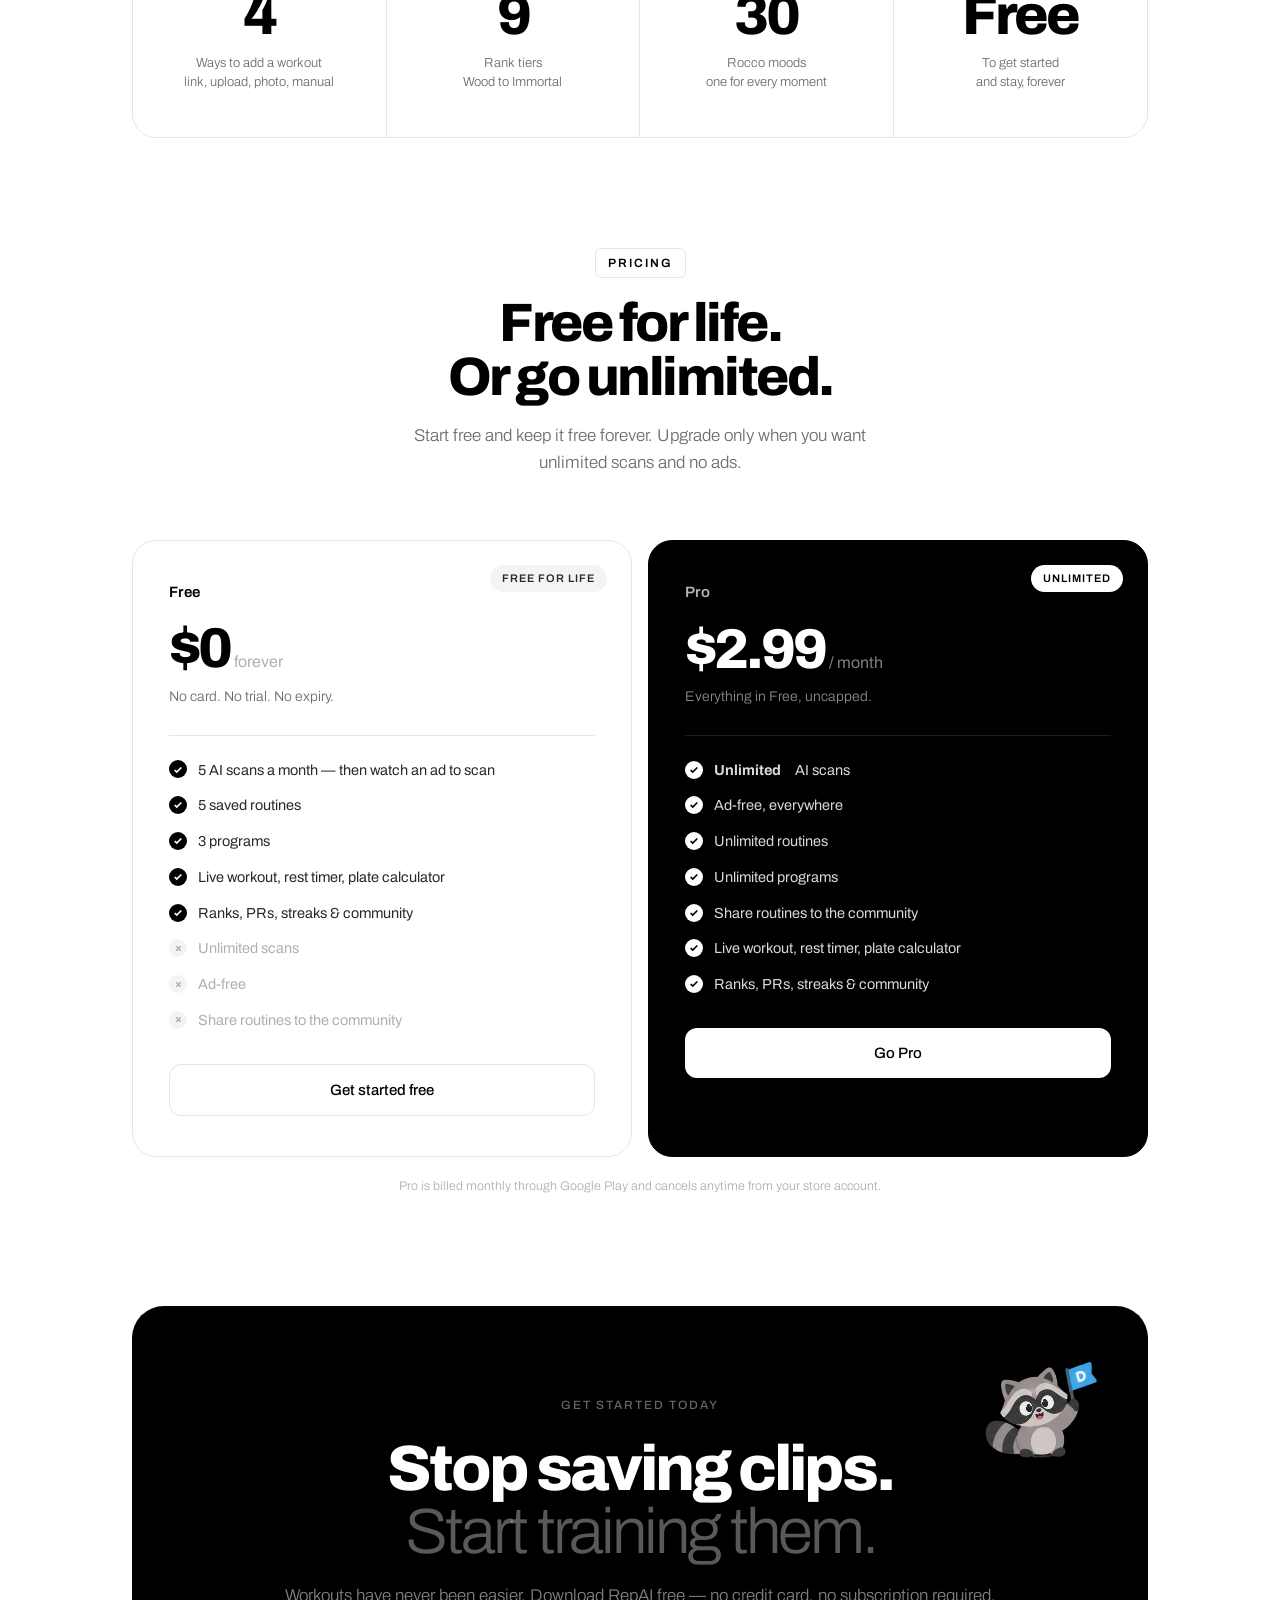
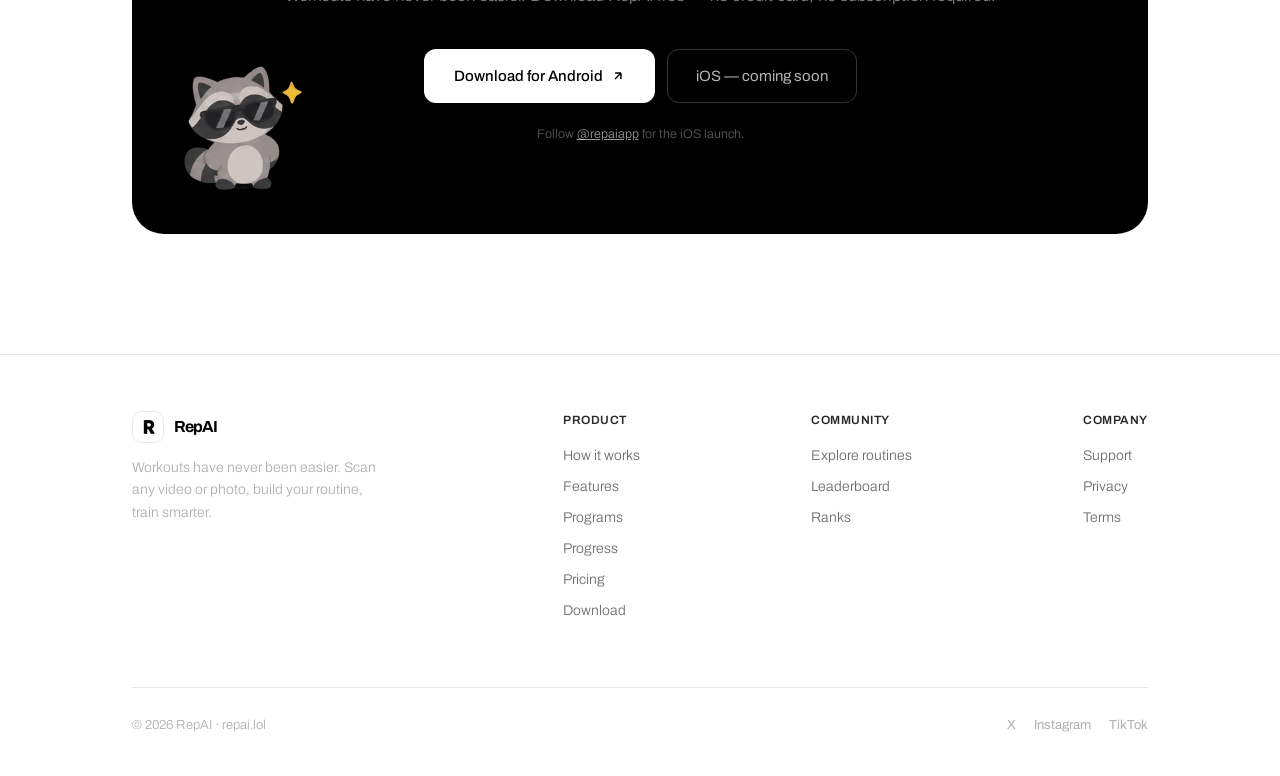
==== commit 5c526434: "Use the app's R logo site-wide, and add real favicons Browser tabs showed a placeholder because the " ====
--- a/index.html
+++ b/index.html
@@ -377,13 +377,19 @@
     .marquee { animation: none !important; }
   }
 </style>
+<link rel="icon" href="/favicon.ico" sizes="any">
+<link rel="icon" type="image/png" sizes="192x192" href="/assets/icon/icon-192.png">
+<link rel="icon" type="image/png" sizes="512x512" href="/assets/icon/icon-512.png">
+<link rel="apple-touch-icon" href="/apple-touch-icon.png">
+<link rel="manifest" href="/site.webmanifest">
+<meta name="theme-color" content="#111418">
 </head>
 <body>
 
 <nav id="nav">
   <div class="nav-inner">
     <a href="/" class="logo">
-      <span class="logo-anim"><span class="lbar lbar1"></span><span class="lbar lbar2"></span><span class="lbar lbar3"></span></span>
+      <span class="logo-anim"><img class="logo-mark" src="/assets/icon/r-mark.png" alt="" width="18" height="19" /></span>
       <span class="logo-text">RepAI</span>
     </a>
     <div class="nav-links">
@@ -402,7 +408,7 @@
     <div class="hero-logo reveal-scale in">
       <span class="logo-anim logo-anim-lg">
         <span class="logo-ring"></span>
-        <span class="lbar lbar1"></span><span class="lbar lbar2"></span><span class="lbar lbar3"></span>
+        <img class="logo-mark" src="/assets/icon/r-mark.png" alt="" width="50" height="53" />
       </span>
     </div>
     <div class="eyebrow reveal in d1"><div class="eyebrow-dot"></div><span class="eyebrow-text">AI-powered workout detection</span></div>
@@ -846,7 +852,7 @@
     <div class="footer-inner">
       <div class="footer-brand">
         <a href="/" class="footer-logo">
-          <span class="logo-anim"><span class="lbar lbar1"></span><span class="lbar lbar2"></span><span class="lbar lbar3"></span></span>
+          <span class="logo-anim"><img class="logo-mark" src="/assets/icon/r-mark.png" alt="" width="18" height="19" /></span>
           <span class="footer-logo-text">RepAI</span>
         </a>
         <p class="footer-tag">Workouts have never been easier. Scan any video or photo, build your routine, train smarter.</p>
--- a/styles.css
+++ b/styles.css
@@ -25,9 +25,6 @@
 @keyframes float { 0%,100% { transform: translateY(0); } 50% { transform: translateY(-8px); } }
 @keyframes bob { 0%,100% { transform: translateY(0) rotate(-2deg); } 50% { transform: translateY(-10px) rotate(2deg); } }
 @keyframes blink { 0%,100% { opacity: 1; } 50% { opacity: 0.25; } }
-@keyframes logoBar1 { 0%,100% { height: 8px; } 50% { height: 18px; } }
-@keyframes logoBar2 { 0%,100% { height: 18px; } 50% { height: 10px; } }
-@keyframes logoBar3 { 0%,100% { height: 12px; } 50% { height: 20px; } }
 @keyframes logoPulse { 0%,100% { transform: scale(1); } 50% { transform: scale(1.06); } }
 @keyframes rotateRing { from { transform: rotate(0deg); } to { transform: rotate(360deg); } }
 
@@ -40,15 +37,10 @@
 .d5 { animation-delay: 0.48s; } .d6 { animation-delay: 0.58s; }
 
 /* ─── ANIMATED LOGO ─── */
-.logo-anim { width: 32px; height: 32px; background: var(--black); border-radius: 9px; display: inline-flex; align-items: center; justify-content: center; gap: 2.5px; position: relative; overflow: hidden; }
+.logo-anim { width: 32px; height: 32px; background: var(--white); border: 1px solid var(--g3); border-radius: 9px; display: inline-flex; align-items: center; justify-content: center; position: relative; overflow: hidden; }
+.logo-mark { width: 56%; height: auto; display: block; }
 .logo-anim:hover { animation: logoPulse 0.6s var(--ease-spring); }
-.logo-anim .lbar { width: 3px; background: var(--white); border-radius: 2px; }
-.logo-anim .lbar1 { height: 8px;  animation: logoBar1 1.4s ease-in-out infinite; }
-.logo-anim .lbar2 { height: 18px; animation: logoBar2 1.4s ease-in-out infinite 0.15s; }
-.logo-anim .lbar3 { height: 12px; animation: logoBar3 1.4s ease-in-out infinite 0.3s; }
-.logo-anim-lg { width: 88px; height: 88px; border-radius: 22px; gap: 6px; }
-.logo-anim-lg .lbar { width: 8px; border-radius: 4px; }
-.logo-anim-lg .lbar1 { height: 22px; } .logo-anim-lg .lbar2 { height: 48px; } .logo-anim-lg .lbar3 { height: 32px; }
+.logo-anim-lg { width: 88px; height: 88px; border-radius: 22px; }
 .logo-ring { position: absolute; inset: -3px; border: 2px solid var(--black); border-top-color: transparent; border-radius: 24px; animation: rotateRing 3s linear infinite; opacity: 0; }
 .logo-anim-lg:hover .logo-ring { opacity: 0.15; }
 
